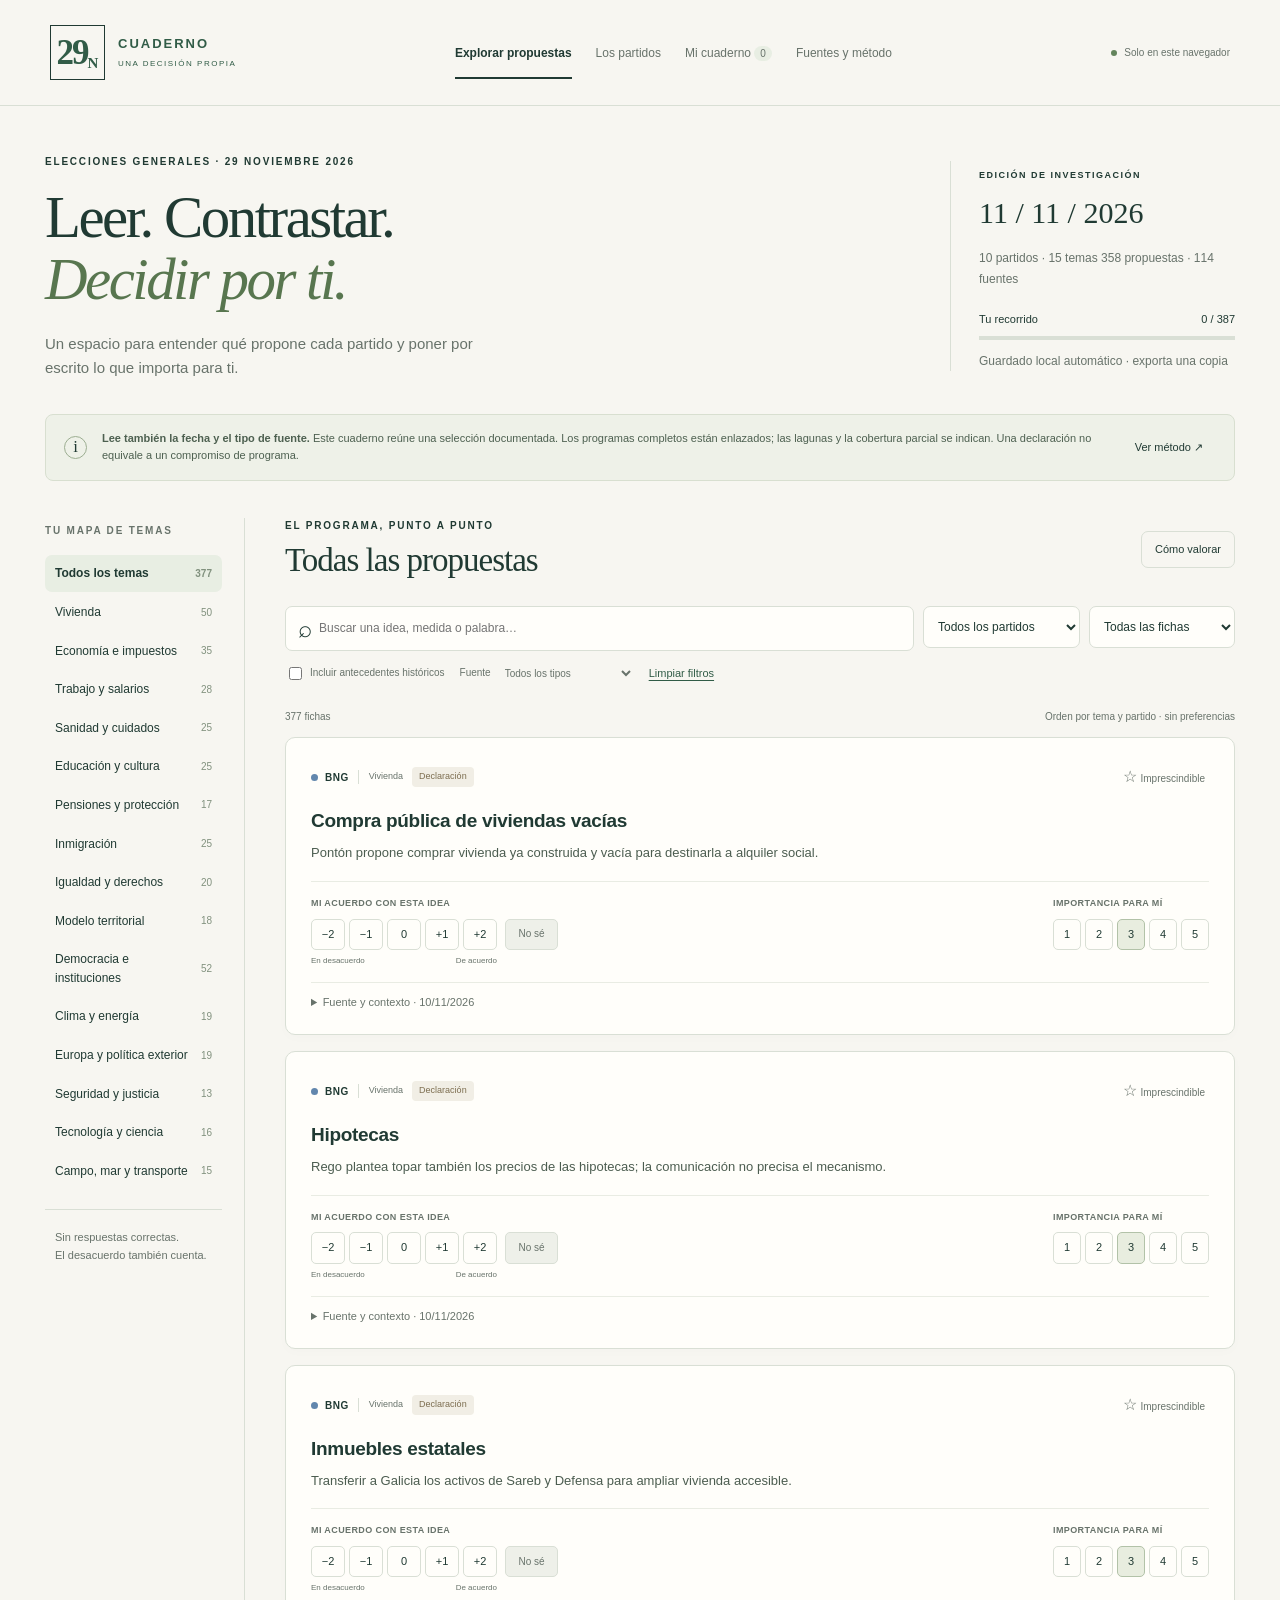
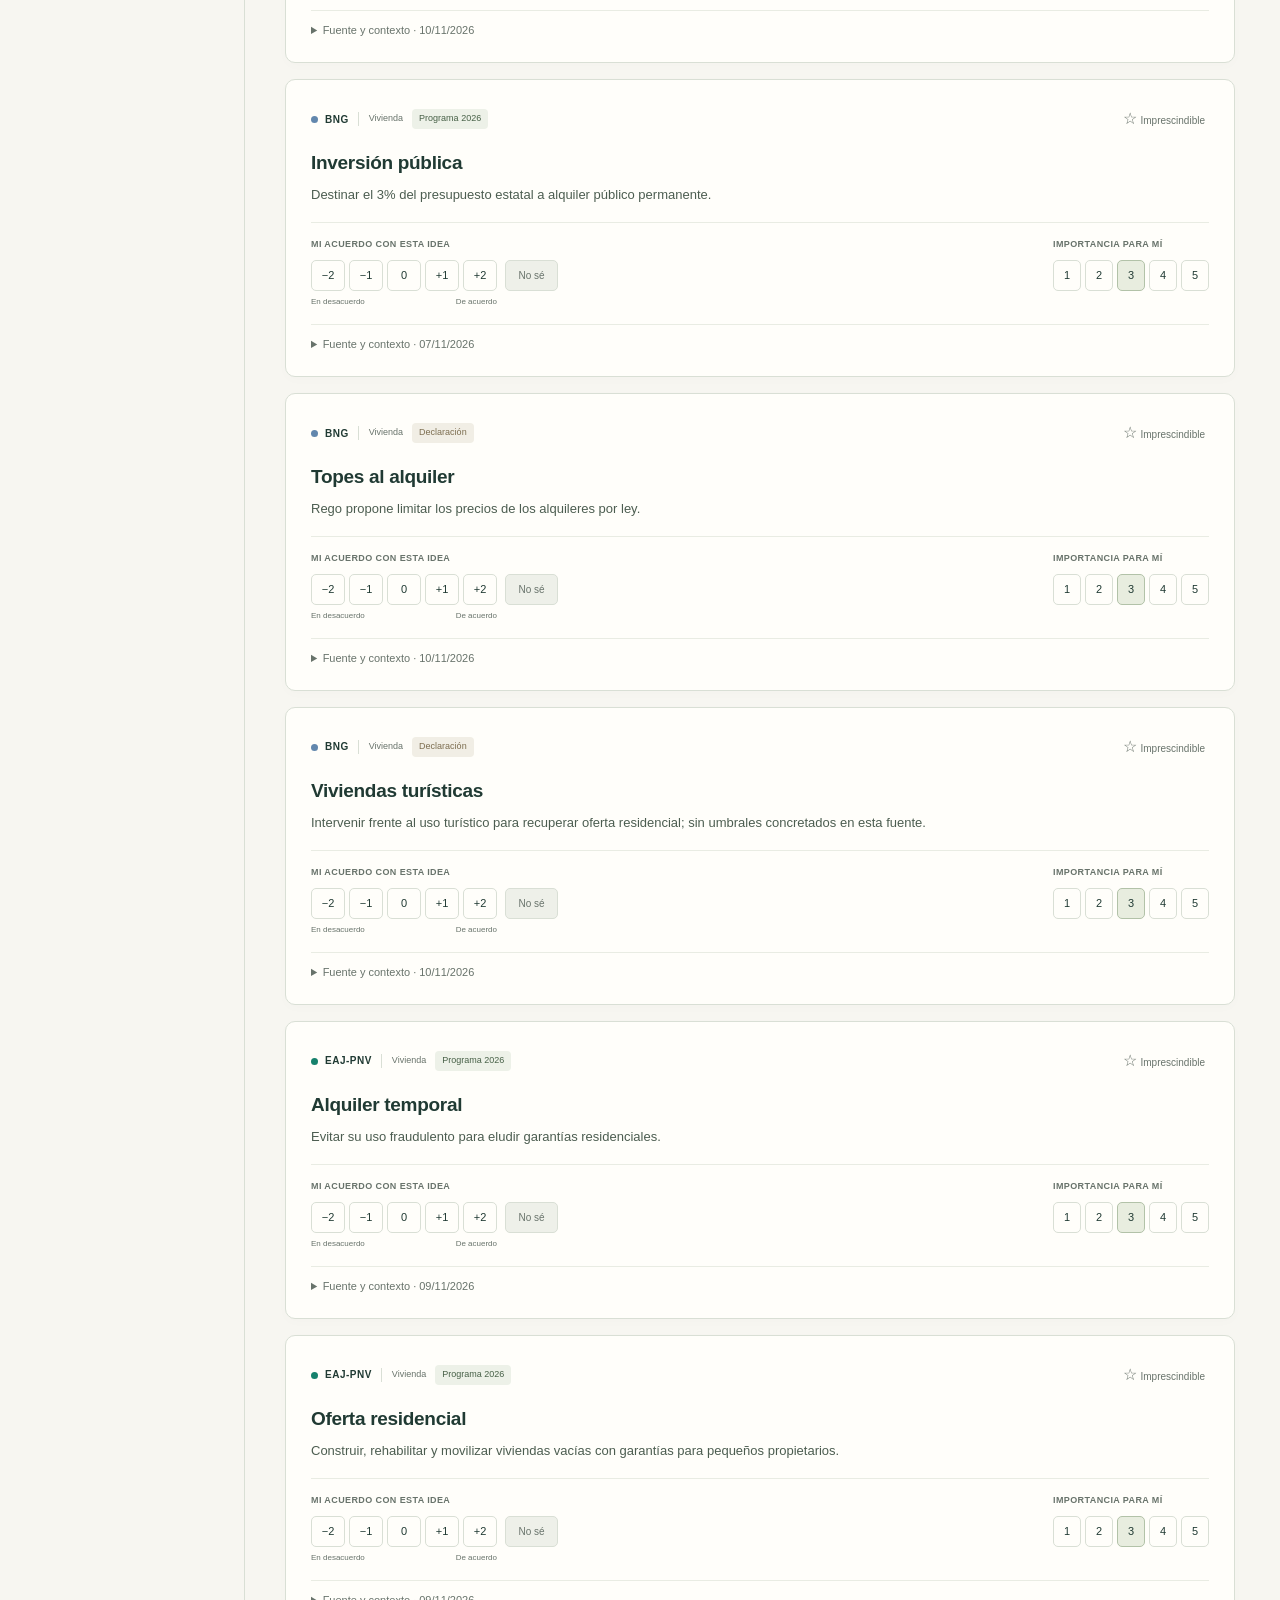
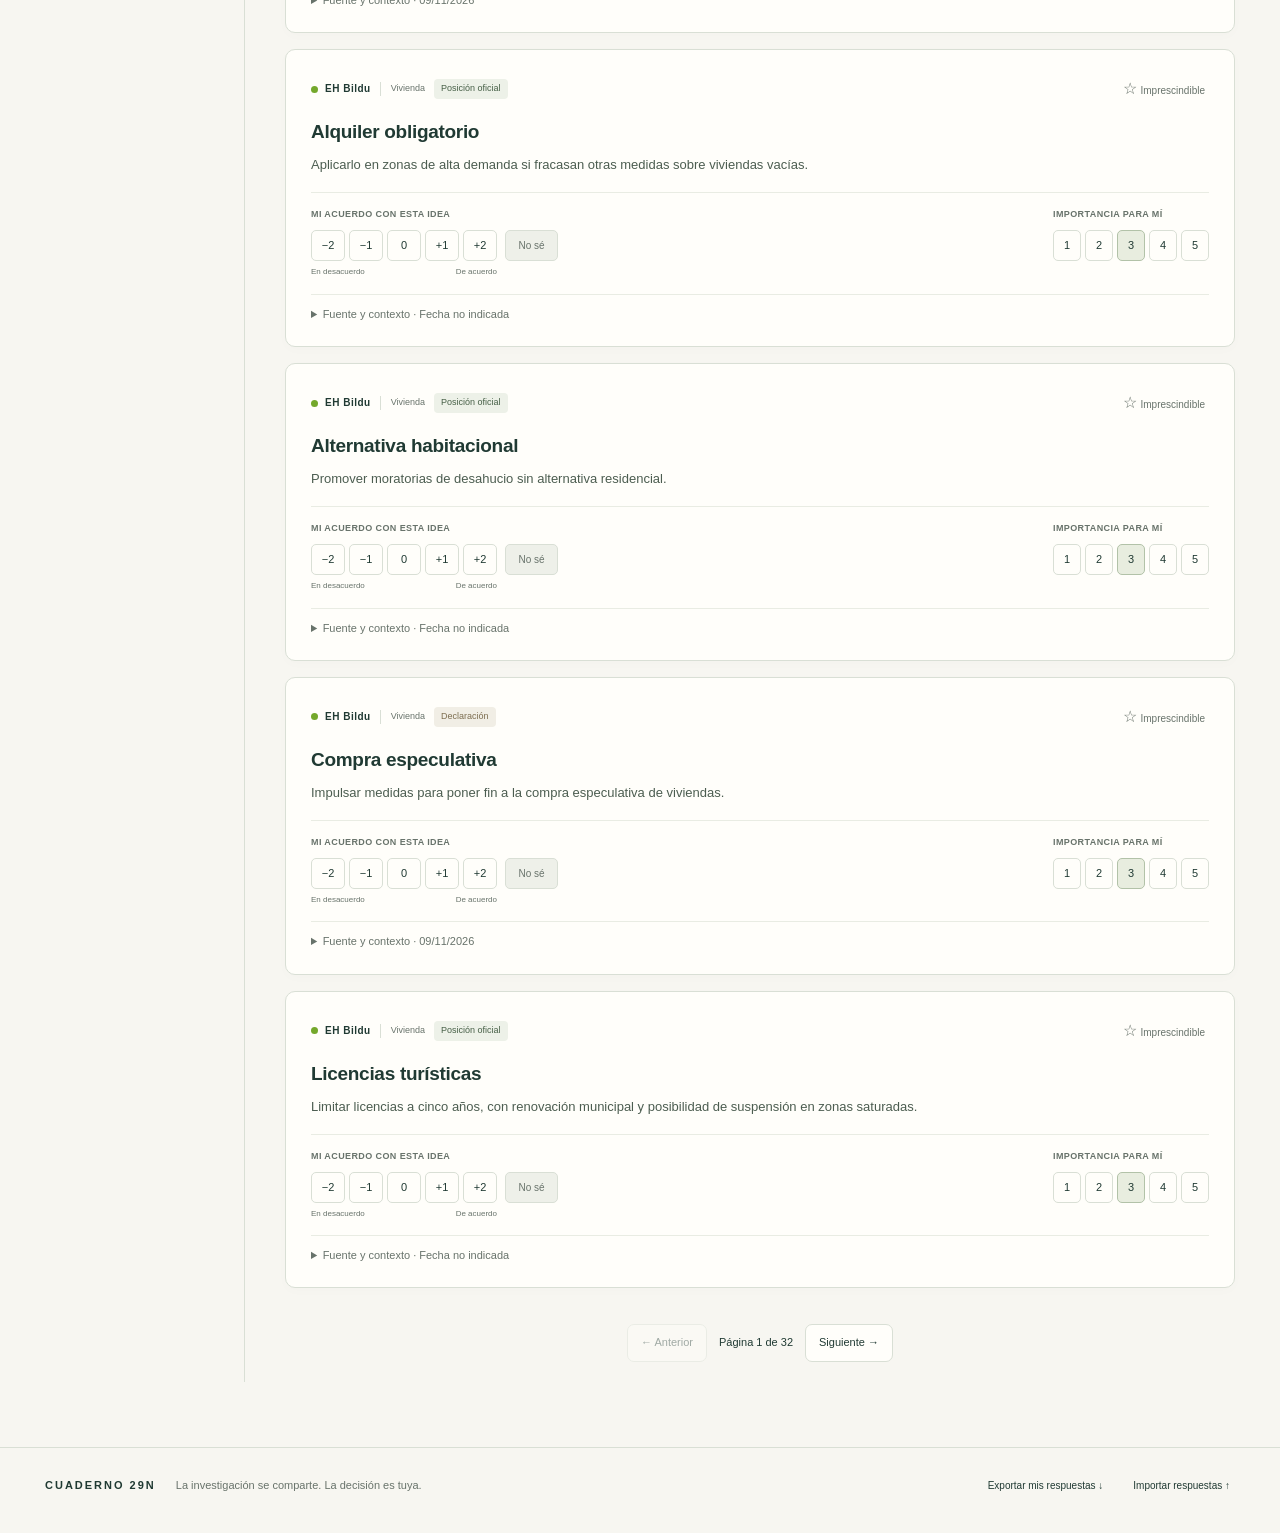
==== index.html @ b0acaef6 "Add source-backed Spanish election notebook" ====
<!doctype html>
<html lang="es">
<head>
<meta charset="utf-8">
<meta name="viewport" content="width=device-width,initial-scale=1">
<meta name="description" content="Cuaderno personal para leer, contrastar y valorar propuestas políticas. Fuentes, fechas y valoraciones locales.">
<title>Cuaderno 29N · Una decisión propia</title>
<style>:root{--paper:#f7f6f1;--card:#fffefa;--ink:#203a33;--muted:#68736b;--line:#d9dfd5;--green:#315c47;--pale:#e8eee3;--gold:#9a6e36;--red:#9c514b;--shadow:0 5px 24px #183d2810}*{box-sizing:border-box}body{margin:0;background:var(--paper);color:var(--ink);font-family:-apple-system,BlinkMacSystemFont,"Segoe UI",sans-serif;font-size:15px;line-height:1.55}button,input,select,textarea{font:inherit;color:inherit}button,a,input,select,textarea{touch-action:manipulation}button{cursor:pointer;border:1px solid var(--line);border-radius:7px;background:var(--card);padding:9px 13px;transition:background .12s}button:hover{background:var(--pale)}button:focus-visible,a:focus-visible,input:focus-visible,select:focus-visible,textarea:focus-visible,summary:focus-visible{outline:3px solid #b78d54;outline-offset:3px}button:disabled{opacity:.4;cursor:default}a{color:var(--green);text-underline-offset:3px}h1,h2,h3,p{margin-top:0}h1,h2{font-family:Georgia,"Times New Roman",serif;font-weight:400}h1{font-size:clamp(40px,4.6vw,65px);letter-spacing:-2.5px;line-height:1.06;margin:17px 0 21px}h1 em{font-weight:400;color:#58764f}h2{font-size:33px;letter-spacing:-1px;line-height:1.2;margin:8px 0 0}h3{font-size:19px;line-height:1.4;letter-spacing:-.3px}small,.muted{color:var(--muted)}small{font-size:12px}strong{font-weight:600}.eyebrow{font-size:10px;font-weight:700;letter-spacing:1.8px}.masthead{display:flex;gap:30px;align-items:center;justify-content:space-between;max-width:1480px;margin:auto;padding:25px 50px;border-bottom:1px solid var(--line)}.brand{display:flex;align-items:center;gap:13px;text-decoration:none;font-weight:750;letter-spacing:2px;font-size:13px;flex-shrink:0}.brand-mark{font-family:Georgia,serif;letter-spacing:-2px;font-size:35px;line-height:1;border:1px solid var(--ink);width:55px;height:55px;display:flex;align-items:center;justify-content:center}.brand-mark span{font-size:15px;align-self:flex-end;margin-bottom:8px;letter-spacing:0}.brand-sub{display:block;font-size:8px;letter-spacing:1.5px;font-weight:500;margin-top:4px}.masthead nav{display:flex;gap:24px}.masthead nav button{font-size:12px;border:0;border-radius:0;background:transparent;padding:18px 0 14px;border-bottom:2px solid transparent;color:var(--muted);white-space:nowrap}.masthead nav button.active{border-bottom-color:var(--ink);color:var(--ink);font-weight:650}#nav-count{background:var(--pale);padding:2px 6px;border-radius:10px;font-size:10px}.local-badge{font-size:10px;white-space:nowrap;color:var(--muted)}.local-badge i{display:inline-block;width:6px;height:6px;border-radius:100%;background:#63845c;margin-right:5px}main{max-width:1380px;margin:auto;padding:0 45px}.intro{padding:48px 0 35px;display:flex;justify-content:space-between;gap:70px;align-items:center}.intro>div:first-child{max-width:610px}.intro p{color:var(--muted);font-size:15px;max-width:470px;margin:0}.intro-side{max-width:285px;width:100%;border-left:1px solid var(--line);padding-left:28px}.edition{font-size:9px;letter-spacing:1.5px;font-weight:650}.intro-side>strong{display:block;font-family:Georgia,serif;font-size:30px;font-weight:400;margin:5px 0 12px}.intro-side p{font-size:12px;line-height:1.7}.progress-caption{display:flex;justify-content:space-between;font-size:11px;margin-top:22px}.progress-track{height:4px;background:var(--line);margin:8px 0 8px;overflow:hidden}.progress-track>div{height:100%;background:var(--green);transition:width .2s}.research-note{display:flex;align-items:center;gap:15px;border:1px solid #d8dfd0;border-radius:8px;padding:15px 18px;background:#eef1e8;margin-bottom:37px}.research-note p{margin:0;font-size:11px;color:#4d6050}.research-note button{flex-shrink:0;background:transparent;border:0;font-size:11px}.note-icon{font-family:Georgia,serif;font-size:17px;border:1px solid #9cae91;border-radius:50%;width:23px;height:23px;display:flex;align-items:center;justify-content:center;flex-shrink:0}.workspace{display:grid;grid-template-columns:200px minmax(0,1fr);gap:40px}.sidebar{border-right:1px solid var(--line);padding-right:22px}.sidebar>.eyebrow{margin:5px 0 17px;color:var(--muted)}.topic-button{display:flex;justify-content:space-between;gap:8px;align-items:center;width:100%;border:0;background:transparent;padding:9px 10px;font-size:12px;text-align:left;margin:2px 0}.topic-button span{font-size:10px;color:#81917e}.topic-button.active{background:var(--pale);font-weight:650}.sidebar-foot{font-size:11px;color:var(--muted);border-top:1px solid var(--line);margin-top:20px;padding:19px 10px}.section-heading{display:flex;justify-content:space-between;align-items:center;gap:15px;margin-bottom:25px}.quiet{background:transparent;font-size:11px}.filters{display:flex;gap:9px}.filters select,.filter-secondary select{background:var(--card);border:1px solid var(--line);border-radius:7px;padding:12px 28px 12px 10px;font-size:12px;max-width:200px}.search{flex:1;display:flex;align-items:center;gap:7px;background:var(--card);border:1px solid var(--line);border-radius:7px;padding:0 12px}.search span{font-size:24px}.search input{width:100%;padding:12px 0;border:0;background:transparent;font-size:12px;min-width:40px}.search input:focus{outline:0}.search:focus-within{outline:2px solid #b78d54}.filter-secondary{display:flex;gap:15px;align-items:center;flex-wrap:wrap;font-size:10px;margin-top:12px;color:var(--muted)}.filter-secondary label{display:flex;gap:5px;align-items:center}.filter-secondary select{padding:4px 5px;font-size:10px;background:transparent;border:0;max-width:190px}input[type=checkbox]{accent-color:var(--green)}.text-button{padding:0;border:0;background:transparent;color:var(--green);font-size:11px;text-decoration:underline;text-underline-offset:3px}.result-line{display:flex;justify-content:space-between;gap:10px;color:var(--muted);font-size:10px;margin:25px 0 13px}.policy-card{background:var(--card);border:1px solid var(--line);border-radius:10px;margin-bottom:16px;padding:23px 25px;box-shadow:0 3px 12px #183d2804}.card-top{display:flex;align-items:center;justify-content:space-between;gap:10px;margin-bottom:14px}.card-labels{display:flex;align-items:center;gap:9px;flex-wrap:wrap}.party-tag{font-size:10px;font-weight:750;letter-spacing:.5px;display:inline-flex;gap:7px;align-items:center}.party-tag:before{content:"";width:7px;height:7px;background:var(--party-color,#536f4d);border-radius:50%}.topic-tag{font-size:9px;color:var(--muted);border-left:1px solid var(--line);padding-left:10px}.source-tag{font-size:9px;display:inline-block;padding:3px 7px;border-radius:4px;background:#edf1e8;color:#476047}.source-tag.historical{color:#826030;background:#f5eddf}.source-tag.statement{background:#f1eee5;color:#7c6d4f}.source-tag.principle{background:#eeeaf2;color:#736482}.essential-button{font-size:10px;border:0;background:transparent;color:var(--muted);padding:4px;white-space:nowrap}.essential-button[aria-pressed=true]{color:#8a6025;background:#f8ecd7}.essential-button span{font-size:16px;margin-right:4px}.policy-card h3{margin:0 0 9px}.policy-summary{font-size:13px;color:#4c5d50;max-width:790px;margin:0 0 17px}.rating-row{display:flex;gap:30px;align-items:flex-start;border-top:1px solid #e9ece3;padding-top:15px}.rating-label{font-size:9px;font-weight:650;letter-spacing:.4px;margin-bottom:8px;color:var(--muted)}.rating-scale{display:flex;gap:4px;flex-wrap:wrap}.rating-scale button{font-size:11px;min-width:34px;padding:6px 8px;border-radius:5px}.rating-scale button[aria-pressed=true]{background:var(--green);color:white;border-color:var(--green)}.rating-scale button.negative[aria-pressed=true]{background:#90574e;border-color:#90574e}.rating-scale button.unknown{font-size:10px;min-width:53px;margin-left:4px}.rating-scale .unknown[aria-pressed=true]{background:#eef0e9;color:var(--muted);border-color:var(--line)}.scale-captions{display:flex;justify-content:space-between;font-size:8px;color:var(--muted);width:186px;margin-top:5px}.importance{margin-left:auto}.importance .rating-scale button{min-width:28px;padding:6px 7px}.importance .rating-scale button[aria-pressed=true]{background:#e8eddf;color:var(--ink);border-color:#b2c2a8}.card-details{font-size:11px;border-top:1px solid #e9ece3;margin-top:15px;padding-top:11px}.card-details>summary{cursor:pointer;color:var(--muted)}.details-body{padding-top:13px}.details-body p{margin-bottom:9px}.source-link{display:block;padding:6px 0;overflow-wrap:anywhere}.source-link small{font-size:10px;color:var(--muted);display:block;text-decoration:none}.qualification{border-left:2px solid #cfbc94;padding:6px 11px;color:#766249;font-size:11px;margin-top:10px}.note-field{display:block;font-size:10px;font-weight:600;margin-top:15px}.note-field textarea{display:block;width:100%;resize:vertical;min-height:65px;border:1px solid var(--line);border-radius:5px;background:#fcfcf7;padding:10px;margin-top:6px;font-size:12px;font-weight:400}.has-note{color:var(--gold);font-size:10px}.pagination{display:flex;gap:12px;align-items:center;justify-content:center;padding:20px;font-size:11px}.pagination button{font-size:11px}.empty{padding:45px 25px;text-align:center;border:1px dashed var(--line);border-radius:8px;color:var(--muted)}.empty h3{color:var(--ink)}.view-intro{max-width:780px;margin-bottom:28px}.view-intro p{font-size:13px;color:var(--muted);margin-top:15px}.party-grid{display:grid;grid-template-columns:repeat(2,minmax(0,1fr));gap:20px}.party-panel,.method-panel{background:var(--card);border:1px solid var(--line);border-radius:10px;padding:25px}.party-panel h3{font-size:22px;margin:12px 0 8px}.party-panel p,.party-panel li{font-size:12px}.party-panel ul{padding-left:20px}.party-panel .manifesto-status{font-size:11px;color:#75613e;border-top:1px solid var(--line);padding-top:13px}.party-actions{display:flex;gap:10px;margin-top:17px;flex-wrap:wrap}.party-actions button,.party-actions a{font-size:11px}.party-actions a{padding:9px 0}.party-panel details{font-size:11px;margin-top:17px}.party-panel summary{cursor:pointer}.gap-list{color:#7d6f56}.topic-coverage{display:flex;gap:5px;flex-wrap:wrap;margin-top:13px}.coverage-chip{font-size:9px;border:1px solid var(--line);border-radius:4px;padding:3px 5px;color:var(--muted)}.coverage-chip.gap{border-style:dashed;color:#958269}.method-grid{display:grid;grid-template-columns:1fr 1fr;gap:20px}.method-panel h3{font-family:Georgia,serif;font-size:23px;font-weight:400}.method-panel p,.method-panel li{font-size:12px}.method-panel ul,.method-panel ol{padding-left:18px}.source-register{margin-top:30px}.source-row{display:flex;justify-content:space-between;gap:15px;padding:15px 0;border-bottom:1px solid var(--line);font-size:12px}.source-row>div{max-width:80%}.source-row a{display:block}.source-row small{display:block;font-size:10px}.source-index{font-size:10px;color:var(--muted)}.balance-tools{display:flex;gap:10px;flex-wrap:wrap;margin-bottom:25px}.balance-tools button{font-size:12px}.balance-table-wrap{overflow:auto}.balance-table{width:100%;border-collapse:collapse;font-size:12px}.balance-table th{text-align:left;font-size:9px;color:var(--muted);font-weight:650;text-transform:uppercase;letter-spacing:.7px;white-space:nowrap}.balance-table th,.balance-table td{padding:15px 12px;border-bottom:1px solid var(--line)}.balance-table td:first-child{padding-left:0}.balance-table th:first-child{padding-left:0}.balance-meter{width:160px;height:5px;background:#e6e7df;position:relative;margin-top:6px}.balance-meter:after{content:"";position:absolute;left:50%;top:-2px;height:9px;border-left:1px solid #7e887a}.balance-meter>span{height:5px;display:block;position:absolute;background:#719065}.balance-meter>span.neg{background:#bd8b7d}.score{font-weight:650}.balance-note{font-size:11px;color:var(--muted);max-width:800px;margin:18px 0 30px}.priorities{display:grid;grid-template-columns:repeat(3,minmax(0,1fr));gap:10px;margin-top:20px}.priority-row{display:flex;justify-content:space-between;gap:10px;align-items:center;background:var(--card);border:1px solid var(--line);padding:9px 12px;border-radius:6px;font-size:11px}.priority-row select{border:1px solid var(--line);border-radius:4px;background:transparent;padding:3px}.balance-section{border-top:1px solid var(--line);padding-top:30px;margin-top:30px}.balance-section>p{font-size:12px;color:var(--muted)}.essential-grid{display:grid;grid-template-columns:1fr 1fr;gap:12px}.essential-item{background:var(--card);padding:16px;border:1px solid var(--line);border-radius:7px}.essential-item p{font-size:12px;margin:9px 0}.essential-item small{display:block}.essential-item button{font-size:10px;margin-top:10px}.backup-note{border:1px solid var(--line);border-radius:7px;background:#eef1e8;padding:14px;font-size:11px;margin-bottom:23px}.backup-note p{margin:0}footer{max-width:1380px;margin:65px auto 0;border-top:1px solid var(--line);padding:25px 45px 35px;display:flex;gap:20px;align-items:center}footer>span{font-size:11px;font-weight:700;letter-spacing:2px}footer p{font-size:11px;color:var(--muted);margin:0;flex:1}footer button{font-size:10px;border:0;background:transparent;padding:5px}.primary{background:var(--green);color:white;border-color:var(--green)}.primary:hover{background:#214b35}dialog{border:1px solid var(--line);background:var(--paper);border-radius:12px;padding:35px;max-width:540px;width:calc(100% - 32px);box-shadow:var(--shadow);color:var(--ink)}dialog::backdrop{background:#152b2780;backdrop-filter:blur(3px)}dialog h2{margin:15px 0 22px}dialog p{font-size:13px}.dialog-close{position:absolute;right:15px;top:10px;border:0;background:transparent;font-size:25px}.dialog-actions{display:flex;justify-content:flex-end;gap:10px}.toast{position:fixed;bottom:25px;left:50%;transform:translateX(-50%);max-width:calc(100% - 30px);padding:12px 20px;background:var(--ink);color:white;border-radius:8px;font-size:12px;z-index:20;box-shadow:var(--shadow)}[hidden]{display:none!important}.sr-only{position:absolute;width:1px;height:1px;padding:0;margin:-1px;overflow:hidden;clip:rect(0,0,0,0);white-space:nowrap;border:0}.skip{position:fixed;top:-100px;left:20px;background:white;z-index:50;padding:10px}.skip:focus{top:10px}
@media(min-width:1450px){main{padding:0 65px}.masthead{padding-left:100px;padding-right:100px}}
@media(max-width:1100px){.masthead{padding:20px 30px;gap:20px}.local-badge{display:none}.masthead nav{gap:20px}main{padding:0 30px}.workspace{grid-template-columns:170px minmax(0,1fr);gap:25px}.sidebar{padding-right:15px}.filters{flex-wrap:wrap}.search{flex-basis:100%}.filters>label:not(.search){flex:1}.filters select{max-width:none;width:100%}.rating-row{gap:15px}.party-grid{gap:15px}.priorities{grid-template-columns:repeat(2,minmax(0,1fr))}}
@media(max-width:720px){.masthead{padding:18px 20px 0;flex-wrap:wrap;gap:10px}.brand-mark{width:42px;height:42px;font-size:28px}.brand-mark span{font-size:12px;margin-bottom:6px}.brand{font-size:11px}.brand-sub{font-size:7px}.masthead nav{width:100%;overflow-x:auto;gap:22px}.masthead nav button{font-size:10px;padding:12px 0}.masthead nav button:nth-child(1){flex-shrink:0}main{padding:0 20px}.intro{padding:30px 0 25px;gap:25px;align-items:flex-start}.intro h1{font-size:42px;letter-spacing:-1.5px}.intro .eyebrow{font-size:8px;letter-spacing:1px}.intro p{font-size:12px}.intro-side{max-width:145px;padding-left:16px;margin-top:10px}.intro-side>strong{font-size:20px}.intro-side .edition{font-size:7px;letter-spacing:1px}.intro-side p{font-size:10px}.intro-side small{font-size:9px}.progress-caption{font-size:9px}.research-note{padding:12px;gap:10px;margin-bottom:25px}.research-note p{font-size:10px}.research-note button{display:none}.workspace{display:block}.sidebar{border:0;padding:0;margin-bottom:20px}.sidebar>.eyebrow,.sidebar-foot{display:none}#topic-list{display:flex;gap:5px;overflow-x:auto;padding-bottom:6px}.topic-button{white-space:nowrap;width:auto;border:1px solid var(--line);font-size:11px;padding:7px 12px;gap:8px}.section-heading{margin-bottom:18px}h2{font-size:28px}.section-heading .eyebrow{font-size:8px}.quiet{font-size:10px;padding:7px 8px}.result-line{font-size:9px;align-items:flex-end}.result-line>span:last-child{max-width:145px;text-align:right}.policy-card{padding:18px}.card-top{align-items:flex-start;gap:5px}.card-labels{gap:7px}.essential-button{font-size:0;line-height:1}.essential-button span{font-size:21px;margin:0}.policy-card h3{font-size:17px}.policy-summary{font-size:12px}.rating-row{gap:15px;flex-wrap:wrap}.importance{margin-left:0}.rating-scale button{min-width:32px;padding:6px}.rating-scale .unknown{margin-left:1px}.importance .rating-scale button{min-width:26px;padding:6px}.party-grid,.method-grid,.essential-grid{grid-template-columns:1fr}.party-panel,.method-panel{padding:21px}.priorities{grid-template-columns:1fr 1fr;gap:7px}.priority-row{font-size:10px;padding:8px}.source-row{font-size:11px}.source-row>div{max-width:90%}.source-index{display:none}footer{padding:22px 20px;margin-top:40px;gap:12px;flex-wrap:wrap}footer p{flex-basis:60%;font-size:10px}footer button{font-size:10px}.filter-secondary{gap:8px;font-size:9px}.filter-secondary select{max-width:145px;font-size:9px}.filter-secondary .text-button{font-size:9px}}
@media(max-width:420px){.intro{gap:10px}.intro-side{max-width:115px;padding-left:12px}.intro h1{font-size:36px}.intro-side>strong{font-size:16px}.intro p{font-size:11px}.intro-side p{font-size:9px}.intro-side .edition{font-size:6px}.rating-row{gap:12px}.importance{width:100%}.importance .rating-scale{display:inline-flex}.importance .rating-label{margin-bottom:6px}.priorities{grid-template-columns:1fr}}
@media print{body{background:white}.masthead nav,.intro,.research-note,.sidebar,.filters,.filter-secondary,footer,.pagination,.rating-row,button,.toast{display:none!important}.workspace{display:block}.policy-card{break-inside:avoid;box-shadow:none;border-color:#aaa}.view[hidden]{display:none!important}main{padding:0}.brand{margin-bottom:10px}.source-link{color:black}.card-details>summary{display:none}details{display:block}h1{font-size:30px}.party-grid,.method-grid{display:block}.party-panel,.method-panel{margin-bottom:20px}}
</style>
</head>
<body>
<a class="skip" href="#content">Saltar al contenido</a>
<header class="masthead">
 <a class="brand" href="#explorar" aria-label="Cuaderno 29N, inicio"><span class="brand-mark">29<span>N</span></span><span>CUADERNO<span class="brand-sub">UNA DECISIÓN PROPIA</span></span></a>
 <nav aria-label="Navegación principal"><button data-view="explorar" class="active">Explorar propuestas</button><button data-view="partidos">Los partidos</button><button data-view="balance">Mi cuaderno <span id="nav-count">0</span></button><button data-view="fuentes">Fuentes y método</button></nav>
 <span class="local-badge"><i></i> Solo en este navegador</span>
</header>
<main id="content" tabindex="-1">
 <section class="intro"><div><div class="eyebrow">ELECCIONES GENERALES · 29 NOVIEMBRE 2026</div><h1>Leer. Contrastar.<br><em>Decidir por ti.</em></h1><p>Un espacio para entender qué propone cada partido y poner por escrito lo que importa para ti.</p></div><div class="intro-side"><span class="edition">EDICIÓN DE INVESTIGACIÓN</span><strong>11 / 11 / 2026</strong><p id="dataset-stats"></p><div class="progress-caption"><span>Tu recorrido</span><span id="progress-text"></span></div><div class="progress-track"><div id="progress-bar"></div></div><small id="save-status" role="status">Las valoraciones se guardan aquí.</small></div></section>
 <div class="research-note"><span class="note-icon">i</span><p><strong>Lee también la fecha y el tipo de fuente.</strong> Este cuaderno reúne una selección documentada. Los programas completos están enlazados; las lagunas y la cobertura parcial se indican. Una declaración no equivale a un compromiso de programa.</p><button data-view="fuentes">Ver método <span aria-hidden="true">↗</span></button></div>
 <section id="view-explorar" class="view">
  <div class="workspace"><aside class="sidebar"><div class="eyebrow">TU MAPA DE TEMAS</div><div id="topic-list"></div><div class="sidebar-foot">Sin respuestas correctas.<br>El desacuerdo también cuenta.</div></aside><div class="reading">
   <div class="section-heading"><div><div class="eyebrow" id="section-kicker">EL PROGRAMA, PUNTO A PUNTO</div><h2 id="topic-heading">Todas las propuestas</h2></div><button class="quiet" id="help-button">Cómo valorar</button></div>
   <div class="filters"><label class="search"><span aria-hidden="true">⌕</span><input id="search" type="search" placeholder="Buscar una idea, medida o palabra…" aria-label="Buscar propuestas"></label><label><span class="sr-only">Partido</span><select id="party-filter"></select></label><label><span class="sr-only">Estado de valoración</span><select id="rating-filter"><option value="all">Todas las fichas</option><option value="unrated">Sin valorar</option><option value="rated">Valoradas</option><option value="essential">Imprescindibles</option><option value="notes">Con notas</option></select></label></div>
   <div class="filter-secondary"><label><input type="checkbox" id="history-filter"> Incluir antecedentes históricos</label><label><span>Fuente</span> <select id="kind-filter"><option value="all">Todos los tipos</option><option value="manifesto_2026">Programa 2026</option><option value="official_position">Posición oficial</option><option value="statement">Declaración</option><option value="record">Actuación documentada</option><option value="principle">Principios</option><option value="historical">Antecedente histórico</option></select></label><button id="clear-filters" class="text-button">Limpiar filtros</button></div>
   <div class="result-line"><span id="result-count" role="status"></span><span>Orden por tema y partido · sin preferencias</span></div><div id="policy-list"></div><div id="pagination" class="pagination"></div>
  </div></div>
 </section>
 <section id="view-partidos" class="view" hidden></section>
 <section id="view-balance" class="view" hidden></section>
 <section id="view-fuentes" class="view" hidden></section>
</main>
<footer><span>CUADERNO 29N</span><p>La investigación se comparte. La decisión es tuya.</p><button id="export-button">Exportar mis respuestas ↓</button><button id="import-button">Importar respuestas ↑</button><input type="file" id="import-file" accept="application/json,.json" hidden></footer>
<dialog id="help-dialog"><form method="dialog"><button class="dialog-close" aria-label="Cerrar">×</button><div class="eyebrow">CÓMO USAR TU CUADERNO</div><h2>Dos preguntas distintas.</h2><p><strong>¿Estás de acuerdo?</strong> Valora la propuesta de −2 (muy en desacuerdo) a +2 (muy de acuerdo). El 0 expresa neutralidad o una valoración mixta. «No sé» deja la ficha sin puntuar.</p><p><strong>¿Cuánto te importa?</strong> Elige de 1 a 5. Marca «Imprescindible» si quieres tenerla siempre presente, tanto a favor como en contra. Esa marca no cambia el cálculo.</p><p>Las notas te ayudan a recordar condiciones, dudas y motivos. Abre «Fuente y contexto» para consultar el original.</p><p class="muted">Tus respuestas se guardan en este navegador. Exporta una copia antes de cambiar de equipo, navegador o ubicación del archivo. El HTML compartido no contiene tus respuestas.</p><button class="primary">Empezar a leer</button></form></dialog>
<dialog id="import-dialog"><div class="eyebrow">RECUPERAR TU CUADERNO</div><h2>Revisar la importación</h2><p id="import-description"></p><p>Se combinarán las respuestas. Cuando una ficha ya tenga una valoración, prevalecerá la del archivo importado. Las demás se conservarán.</p><div class="dialog-actions"><button id="cancel-import">Cancelar</button><button id="confirm-import" class="primary">Importar y combinar</button></div></dialog>
<div id="toast" class="toast" role="status" aria-live="polite" hidden></div>
<script id="research-data" type="application/json">{"version":"2026-11-11.1","updated":"2026-11-11","topics":[{"id":"vivienda","name":"Vivienda"},{"id":"economia","name":"Economía e impuestos"},{"id":"empleo","name":"Trabajo y salarios"},{"id":"sanidad","name":"Sanidad y cuidados"},{"id":"educacion","name":"Educación y cultura"},{"id":"pensiones","name":"Pensiones y protección"},{"id":"inmigracion","name":"Inmigración"},{"id":"igualdad","name":"Igualdad y derechos"},{"id":"territorio","name":"Modelo territorial"},{"id":"instituciones","name":"Democracia e instituciones"},{"id":"clima","name":"Clima y energía"},{"id":"exterior","name":"Europa y política exterior"},{"id":"seguridad","name":"Seguridad y justicia"},{"id":"tecnologia","name":"Tecnología y ciencia"},{"id":"rural","name":"Campo, mar y transporte"}],"parties":[{"id":"pp","name":"Partido Popular","short":"PP","color":"#1675C1","description":"Su autodefinición combina liberalismo, democracia cristiana y conservadurismo, con economía social de mercado y unidad española.","ideals":[{"text":"Economía de mercado con iniciativa privada y cohesión social.","sourceIds":["pp-principles"]},{"text":"España soberana, unida y plural; Unión Europea fuerte.","sourceIds":["pp-principles"]},{"text":"Democracia liberal, separación de poderes e igualdad ante la ley.","sourceIds":["pp-principles"]}],"manifesto":{"status":"published_partial_review","title":"La Reconstrucción Nacional","url":"https://www.pp.es/wp-content/uploads/2026/11/LA-RECONSTRUCCION-NACIONAL.pdf","date":"2026-11-10","coverageNote":"Programa completo localizado, pero no extraído íntegramente. Esta selección contrasta resúmenes oficiales de presentación, planes sectoriales y declaraciones. No representa todas sus 249 medidas."},"positions":[{"id":"pp-iva-vivienda","topic":"vivienda","title":"IVA de primera vivienda","summary":"Bajarlo al 4% para menores de 40 años; permitir pagos fraccionados.","kind":"manifesto_2026","sourceIds":["pp-launch"],"locator":"Objetivo 4","date":"2026-11-10","qualification":""},{"id":"pp-irpf-joven","topic":"economia","title":"IRPF juvenil gradual","summary":"Entre 18–35 años: exención el primer año; pagar 25%, 50% y 75% del IRPF correspondiente en los tres siguientes.","kind":"manifesto_2026","sourceIds":["pp-launch"],"locator":"Objetivo 4","date":"2026-11-10","qualification":"No son tipos marginales del IRPF. Los requisitos detallados deben cotejarse con el programa completo."},{"id":"pp-medicos","topic":"sanidad","title":"Refuerzo de atención primaria","summary":"Añadir al menos 4.500 médicos.","kind":"manifesto_2026","sourceIds":["pp-launch"],"locator":"Objetivo 4","date":"2026-11-10","qualification":""},{"id":"pp-constitucional","topic":"instituciones","title":"Acceso al Tribunal Constitucional","summary":"Excluir candidatos con cargos políticos en los cinco años anteriores.","kind":"manifesto_2026","sourceIds":["pp-launch"],"locator":"Objetivo 2","date":"2026-11-10","qualification":""},{"id":"pp-fiscal","topic":"instituciones","title":"Mandato del fiscal general","summary":"Mandato único de cinco años; informe vinculante del CGPJ y cese al ser procesado.","kind":"manifesto_2026","sourceIds":["pp-launch"],"locator":"Objetivo 2","date":"2026-11-10","qualification":""},{"id":"pp-presupuestos","topic":"instituciones","title":"Elecciones por bloqueo presupuestario","summary":"Disolver las Cortes tras una segunda prórroga presupuestaria consecutiva.","kind":"manifesto_2026","sourceIds":["pp-launch"],"locator":"Objetivo 2","date":"2026-11-10","qualification":""},{"id":"pp-licencias","topic":"vivienda","title":"Licencias de construcción","summary":"Resolverlas en tres meses; silencio administrativo positivo.","kind":"manifesto_2026","sourceIds":["pp-launch"],"locator":"Objetivo 4","date":"2026-11-10","qualification":""},{"id":"pp-familia","topic":"economia","title":"Deducción familiar reembolsable","summary":"Unificarla, pagarla mensualmente y actualizar mínimos familiares con inflación.","kind":"manifesto_2026","sourceIds":["pp-launch"],"locator":"Objetivo 4","date":"2026-11-10","qualification":""},{"id":"pp-pau","topic":"educacion","title":"PAU común","summary":"Acordar una prueba común con comunidades y universidades.","kind":"manifesto_2026","sourceIds":["pp-launch"],"locator":"Objetivo 3","date":"2026-11-10","qualification":""},{"id":"pp-presencia","topic":"territorio","title":"Presencia estatal territorial","summary":"Revisar oficinas y plantillas; especial atención a País Vasco, Navarra y Cataluña.","kind":"manifesto_2026","sourceIds":["pp-launch"],"locator":"Objetivo 1","date":"2026-11-10","qualification":""},{"id":"pp-activacion","topic":"empleo","title":"Renta de activación","summary":"Unificar IMV y subsidios en una prestación orientada al empleo, compatible con trabajar desde el primer día.","kind":"statement","sourceIds":["pp-speech"],"locator":"Presentación: renta de activación","date":"2026-11-10","qualification":""},{"id":"pp-absentismo","topic":"empleo","title":"Absentismo fraudulento","summary":"Impulsar un plan para combatirlo.","kind":"statement","sourceIds":["pp-speech"],"locator":"Presentación: empleo","date":"2026-11-10","qualification":""},{"id":"pp-tarjeta","topic":"sanidad","title":"Tarjeta sanitaria interoperable","summary":"Reconocerla en cualquier parte de España.","kind":"statement","sourceIds":["pp-speech"],"locator":"Presentación: ciudadanía común","date":"2026-11-10","qualification":""},{"id":"pp-mercado","topic":"economia","title":"Unidad de mercado","summary":"Permitir crecer a una empresa por España sin solicitar nuevos permisos territoriales.","kind":"statement","sourceIds":["pp-speech"],"locator":"Presentación: ciudadanía común","date":"2026-11-10","qualification":""},{"id":"pp-prestaciones","topic":"inmigracion","title":"Acceso prioritario a prestaciones","summary":"Dar prioridad a quienes contribuyen a sostener el país.","kind":"statement","sourceIds":["pp-speech"],"locator":"Presentación: ciudadanía común","date":"2026-11-10","qualification":"Compromiso de la presentación; desarrollo y criterios concretos pendientes de cotejo con el texto completo."},{"id":"pp-nacionalidad","topic":"inmigracion","title":"Requisitos de nacionalidad","summary":"Exigir vínculo con la lengua y los valores nacionales.","kind":"statement","sourceIds":["pp-speech"],"locator":"Presentación: nacionalidad","date":"2026-11-10","qualification":""},{"id":"pp-irpf-inflacion","topic":"economia","title":"Deflactar el IRPF","summary":"Actualizar la tarifa estatal según inflación.","kind":"official_position","sourceIds":["pp-economy"],"locator":"Punto 1","date":"2026-09-27","qualification":""},{"id":"pp-iva-alimentos","topic":"economia","title":"IVA alimentario cero","summary":"Aplicarlo a alimentos básicos, incluyendo carne, pescado y conservas.","kind":"official_position","sourceIds":["pp-economy"],"locator":"Punto 1","date":"2026-09-27","qualification":""},{"id":"pp-nuclear","topic":"clima","title":"Continuidad nuclear","summary":"Derogar el calendario de cierre y garantizar rentabilidad.","kind":"official_position","sourceIds":["pp-economy"],"locator":"Punto 3","date":"2026-09-27","qualification":""},{"id":"pp-autonomos-iva","topic":"empleo","title":"Franquicia de IVA","summary":"Eximir a autónomos con facturación inferior a 85.000 euros.","kind":"official_position","sourceIds":["pp-economy"],"locator":"Punto 5","date":"2026-09-27","qualification":""},{"id":"pp-autonomos-cuota","topic":"empleo","title":"Cuota inicial de autónomos","summary":"Implantar tarifa cero para nuevos autónomos.","kind":"official_position","sourceIds":["pp-economy"],"locator":"Punto 5","date":"2026-09-27","qualification":""},{"id":"pp-autonomos-padres","topic":"empleo","title":"Cotización tras maternidad y paternidad","summary":"Eximir cuotas durante dos años.","kind":"official_position","sourceIds":["pp-economy"],"locator":"Punto 5","date":"2026-09-27","qualification":""},{"id":"pp-innovacion","topic":"tecnologia","title":"Incentivos a innovación","summary":"Ampliar beneficios fiscales y formación en IA, robótica y biotecnología.","kind":"official_position","sourceIds":["pp-economy"],"locator":"Punto 4","date":"2026-09-27","qualification":""},{"id":"pp-campo","topic":"rural","title":"Sector agroalimentario estratégico","summary":"Menos burocracia, relevo generacional y competencia equivalente frente a terceros países.","kind":"official_position","sourceIds":["pp-economy"],"locator":"Punto 7","date":"2026-09-27","qualification":""},{"id":"pp-agua","topic":"rural","title":"Plan nacional del agua","summary":"Renovar presas y prevenir inundaciones; inversión potencial de 100.000 millones hasta 2035.","kind":"official_position","sourceIds":["pp-economy"],"locator":"Punto 10","date":"2026-09-27","qualification":""},{"id":"pp-alquiler-zonas","topic":"vivienda","title":"Zonas tensionadas","summary":"Eliminar este mecanismo regulatorio del alquiler.","kind":"official_position","sourceIds":["pp-economy"],"locator":"Punto 2","date":"2026-09-27","qualification":""},{"id":"pp-pensiones-ipc","topic":"pensiones","title":"Pensiones públicas vinculadas al IPC","summary":"Garantizar su viabilidad futura y revalorizarlas conforme al IPC.","kind":"statement","sourceIds":["pp-pensions"],"locator":"Compromiso de Feijóo en entrevista","date":"2026-10-13","qualification":""},{"id":"pp-especial","topic":"educacion","title":"Mantener educación especial","summary":"Derogar la disposición adicional cuarta de la LOMLOE y preservar la escolarización en centros específicos.","kind":"official_position","sourceIds":["pp-special-education"],"locator":"Moción: protección de centros de educación especial","date":"2026-04-08","qualification":""},{"id":"pp-eleccion-especial","topic":"educacion","title":"Elección familiar de centro","summary":"Permitir a las familias elegir entre modelos de escolarización adecuados a las necesidades de sus hijos.","kind":"official_position","sourceIds":["pp-special-education"],"locator":"Moción: elección familiar","date":"2026-04-08","qualification":""},{"id":"pp-discapacidad-escolar","topic":"educacion","title":"Escolarización hasta los 21 años","summary":"Ampliar al menos hasta esa edad la escolarización en centros de educación especial.","kind":"official_position","sourceIds":["pp-disability"],"locator":"Enmiendas: educación especial","date":"2026-09-02","qualification":""},{"id":"pp-visados","topic":"inmigracion","title":"Visado por puntos","summary":"Valorar formación, experiencia, idioma e integración; vías por contrato en origen o búsqueda temporal de empleo.","kind":"official_position","sourceIds":["pp-immigration"],"locator":"Propuestas, apartado 2, p. 6","date":"2025-10","qualification":""},{"id":"pp-regularizacion","topic":"inmigracion","title":"Regularización individualizada","summary":"Sustituir regularizaciones generales por un régimen transitorio por puntos que valore trabajo, cotización e integración.","kind":"official_position","sourceIds":["pp-immigration"],"locator":"Propuestas, apartado 2, p. 6","date":"2025-10","qualification":""},{"id":"pp-circular","topic":"inmigracion","title":"Migración temporal y circular","summary":"Contratar para campañas estacionales con controles y retorno al finalizar.","kind":"official_position","sourceIds":["pp-immigration"],"locator":"Propuestas, apartado 2, p. 6","date":"2025-10","qualification":""},{"id":"pp-cupos","topic":"inmigracion","title":"Cuotas por países y sectores","summary":"Vincular los cupos a necesidades laborales y cooperación de origen en retornos y documentación.","kind":"official_position","sourceIds":["pp-immigration"],"locator":"Propuestas, apartado 2, p. 6","date":"2025-10","qualification":""},{"id":"pp-lenguas","topic":"educacion","title":"Castellano y lenguas cooficiales","summary":"Garantizar castellano en toda España y lenguas cooficiales en sus territorios.","kind":"statement","sourceIds":["pp-contract"],"locator":"Educación","date":"2026-10-19","qualification":""},{"id":"pp-alianzas","topic":"exterior","title":"Alianzas europeas y atlánticas","summary":"Reforzar alianzas con Europa y socios históricos, con España como vínculo con Hispanoamérica.","kind":"statement","sourceIds":["pp-contract"],"locator":"Política exterior","date":"2026-10-19","qualification":""},{"id":"pp-auditoria","topic":"instituciones","title":"Auditar gasto estatal","summary":"Revisar gasto y contratos en los primeros cien días.","kind":"official_position","sourceIds":["pp-democracy"],"locator":"Repararemos el Estado","date":"2026-11-11","qualification":""},{"id":"pp-aforamientos","topic":"instituciones","title":"Reducir aforamientos","summary":"Restringirlos y endurecer penas por malversación.","kind":"official_position","sourceIds":["pp-democracy"],"locator":"Regeneraremos la democracia","date":"2026-11-11","qualification":""},{"id":"pp-indultos","topic":"instituciones","title":"Indultos por corrupción","summary":"Impedir indultar a condenados por corrupción.","kind":"official_position","sourceIds":["pp-democracy"],"locator":"Regeneraremos la democracia","date":"2026-11-11","qualification":""},{"id":"pp-riesgo-policias","topic":"seguridad","title":"Policía como profesión de riesgo","summary":"Reconocer esa condición a Policía y Guardia Civil.","kind":"official_position","sourceIds":["pp-democracy"],"locator":"Repararemos el Estado","date":"2026-11-11","qualification":""},{"id":"pp-desalojo","topic":"seguridad","title":"Desalojos por ocupación","summary":"Prometer desalojo en 48 horas y medidas contra la multirreincidencia.","kind":"statement","sourceIds":["pp-tellado"],"locator":"Compromisos de seguridad","date":"2026-11-11","qualification":"La nota no desarrolla el procedimiento ni sus garantías."},{"id":"pp-construccion","topic":"vivienda","title":"Un millón de viviendas","summary":"Promover su construcción en la próxima legislatura con colaboración entre administraciones.","kind":"statement","sourceIds":["pp-tellado"],"locator":"Pacto de Estado en vivienda","date":"2026-11-11","qualification":""},{"id":"pp-infraestructuras","topic":"economia","title":"Inversión en infraestructuras","summary":"Movilizar unos 300.000 millones de euros en quince años.","kind":"statement","sourceIds":["pp-tellado"],"locator":"Plan de infraestructuras","date":"2026-11-11","qualification":"Horizonte superior a una legislatura; inversión estimada, no gasto ya aprobado."},{"id":"pp-memoria","topic":"instituciones","title":"Memoria democrática","summary":"Derogar la Ley de Memoria Democrática.","kind":"statement","sourceIds":["pp-memory"],"locator":"Entrevista Cadena SER","date":"2026-10-23","qualification":""},{"id":"pp-terrorismo-listas","topic":"seguridad","title":"Candidaturas y terrorismo","summary":"Impedir que las listas incluyan personas condenadas por terrorismo.","kind":"statement","sourceIds":["pp-memory"],"locator":"Entrevista Cadena SER","date":"2026-10-23","qualification":""},{"id":"pp-autodeterminacion","topic":"igualdad","title":"Autodeterminación de género","summary":"Cuestionar la autodeterminación recogida en la legislación.","kind":"official_position","sourceIds":["pp-principles"],"locator":"Ponencia política, p. 32 del PDF","date":"2025-07","qualification":"Documento de 2025; no se presenta como redacción del programa 29N."},{"id":"pp-deporte","topic":"igualdad","title":"Categorías deportivas femeninas","summary":"Organizarlas conforme al sexo biológico.","kind":"official_position","sourceIds":["pp-principles"],"locator":"Ponencia política, p. 32 del PDF","date":"2025-07","qualification":""},{"id":"pp-lgtbi-compromiso","topic":"igualdad","title":"Compromiso sobre derechos LGTBI","summary":"De los Santos afirma que no retrocederán y que continuará la lucha contra la violencia machista.","kind":"statement","sourceIds":["pp-rights"],"locator":"Declaración de Jaime de los Santos, 11 de noviembre","date":"2026-11-11","qualification":"Declaración general de Jaime de los Santos; debe leerse junto a las propuestas concretas sobre autodeterminación y deporte."}],"gaps":["Pendiente la lectura y extracción íntegra del PDF del 29N; las fichas no son el programa completo.","Pendiente cotejar financiación, cronograma y condiciones detalladas de las medidas de vivienda y fiscalidad juvenil con el PDF.","No se asigna una postura actual específica sobre aborto, eutanasia o Gaza sin completar su verificación documental."]},{"id":"vox","name":"VOX","short":"VOX","color":"#589A32","description":"Su presentación oficial prioriza la unidad de España, la familia, la defensa de la vida y la reducción del Estado.","ideals":[{"text":"Unidad nacional e igualdad de los españoles.","sourceIds":["vox-principles"]},{"text":"Defensa de la familia y de la vida.","sourceIds":["vox-principles"]},{"text":"Menor tamaño del Estado y menor intervención en la vida privada.","sourceIds":["vox-principles"]}],"manifesto":{"status":"not_verified","title":"Programa completo del 29N no localizado","url":"https://www.voxespana.es/programa/otras-propuestas-de-vox","date":null,"coverageNote":"Se revisan prioridades de octubre de 2026 y el programa económico de 2025, ambos enlazados oficialmente. No se ha verificado un manifiesto completo específico del 29N. El enlace general a programa devolvió 404."},"positions":[{"id":"vox-prioridad","topic":"vivienda","title":"Prioridad nacional","summary":"Preferencia española en vivienda pública y servicios sociales.","kind":"official_position","sourceIds":["vox-recover"],"locator":"p. 3","date":"2026-10","qualification":""},{"id":"vox-imv","topic":"economia","title":"IMV reservado","summary":"Reservarlo a españoles necesitados.","kind":"official_position","sourceIds":["vox-recover"],"locator":"p. 3","date":"2026-10","qualification":""},{"id":"vox-sanidad-irregular","topic":"sanidad","title":"Atención a personas irregulares","summary":"Limitarla a urgencia vital.","kind":"official_position","sourceIds":["vox-recover"],"locator":"p. 3","date":"2026-10","qualification":""},{"id":"vox-alquiler-irregular","topic":"vivienda","title":"Alquiler y situación irregular","summary":"Prohibir arrendar a inmigrantes irregulares.","kind":"official_position","sourceIds":["vox-recover"],"locator":"p. 3","date":"2026-10","qualification":""},{"id":"vox-burka","topic":"igualdad","title":"Burka y niqab","summary":"Prohibirlos en espacios públicos.","kind":"official_position","sourceIds":["vox-recover"],"locator":"p. 3","date":"2026-10","qualification":""},{"id":"vox-regularizacion","topic":"inmigracion","title":"Regularización tras entrada irregular","summary":"Impedirla y prohibir regularizaciones masivas.","kind":"official_position","sourceIds":["vox-recover"],"locator":"p. 5","date":"2026-10","qualification":""},{"id":"vox-expulsion","topic":"inmigracion","title":"Repatriación por irregularidad","summary":"Repatriar a quienes permanezcan irregularmente.","kind":"official_position","sourceIds":["vox-recover"],"locator":"p. 5","date":"2026-10","qualification":""},{"id":"vox-delitos","topic":"seguridad","title":"Expulsión por delincuencia","summary":"Deportar extranjeros por delitos graves o leves reiterados.","kind":"official_position","sourceIds":["vox-recover"],"locator":"p. 5","date":"2026-10","qualification":""},{"id":"vox-subsidios","topic":"inmigracion","title":"Retorno de desempleados extranjeros","summary":"Devolver a extranjeros sin trabajo o dependientes de subsidios.","kind":"official_position","sourceIds":["vox-recover"],"locator":"p. 5","date":"2026-10","qualification":""},{"id":"vox-menores","topic":"inmigracion","title":"Menores no acompañados","summary":"Devolverlos a sus familias.","kind":"official_position","sourceIds":["vox-recover"],"locator":"p. 5","date":"2026-10","qualification":""},{"id":"vox-mercosur","topic":"rural","title":"Acuerdo Mercosur","summary":"Suspenderlo por competencia considerada desigual.","kind":"official_position","sourceIds":["vox-recover"],"locator":"p. 4","date":"2026-10","qualification":""},{"id":"vox-cuencas","topic":"rural","title":"Interconexión de cuencas","summary":"Conectar cuencas y modernizar regadíos.","kind":"official_position","sourceIds":["vox-recover"],"locator":"p. 4","date":"2026-10","qualification":""},{"id":"vox-listas-espera","topic":"sanidad","title":"Listas de espera","summary":"Plan nacional y tarjeta sanitaria única.","kind":"official_position","sourceIds":["vox-recover"],"locator":"p. 3","date":"2026-10","qualification":""},{"id":"vox-ia","topic":"tecnologia","title":"Inteligencia artificial","summary":"Impulsar la participación española en su desarrollo.","kind":"official_position","sourceIds":["vox-recover"],"locator":"p. 4","date":"2026-10","qualification":""},{"id":"vox-remesas","topic":"economia","title":"Remesas al extranjero","summary":"Crear un gravamen sobre ellas.","kind":"official_position","sourceIds":["vox-recover"],"locator":"p. 3","date":"2026-10","qualification":""},{"id":"vox-pensiones-mixtas","topic":"pensiones","title":"Pensiones mixtas","summary":"Transitar a reparto y capitalización mediante un fondo público.","kind":"official_position","sourceIds":["vox-economy"],"locator":"p. 38","date":"2025-10-02","qualification":"Documento económico de 2025, todavía enlazado oficialmente; no manifiesto completo del 29N."},{"id":"vox-ahorro-jubilacion","topic":"pensiones","title":"Ahorro para jubilación","summary":"Eximirlo fiscalmente sin límite si se cobra tras jubilarse.","kind":"official_position","sourceIds":["vox-economy"],"locator":"p. 38","date":"2025-10-02","qualification":""},{"id":"vox-derogar-normas","topic":"instituciones","title":"Reducción normativa","summary":"Derogar tres normas por cada nueva.","kind":"official_position","sourceIds":["vox-economy"],"locator":"p. 35","date":"2025-10-02","qualification":""},{"id":"vox-recentralizar","topic":"territorio","title":"Eliminar el Estado autonómico","summary":"Recuperar competencias sanitarias y educativas como objetivo final.","kind":"official_position","sourceIds":["vox-economy"],"locator":"p. 39","date":"2025-10-02","qualification":""},{"id":"vox-paris","topic":"clima","title":"Acuerdo de París","summary":"Retirar la adhesión española y abandonar el Pacto Verde.","kind":"official_position","sourceIds":["vox-economy"],"locator":"pp. 40–41","date":"2025-10-02","qualification":""},{"id":"vox-alquiler-regulacion","topic":"vivienda","title":"Regulación de alquileres","summary":"Derogar medidas intervencionistas.","kind":"official_position","sourceIds":["vox-economy"],"locator":"p. 45","date":"2025-10-02","qualification":""},{"id":"vox-ahorro-pension-vivienda","topic":"vivienda","title":"Pensión para comprar vivienda","summary":"Permitir anticipar parte de la pensión futura a jóvenes compradores.","kind":"official_position","sourceIds":["vox-economy"],"locator":"p. 47","date":"2025-10-02","qualification":""},{"id":"vox-subvenciones","topic":"instituciones","title":"Financiación de organizaciones","summary":"Suprimir subvenciones a partidos, sindicatos y patronales.","kind":"official_position","sourceIds":["vox-economy"],"locator":"p. 39","date":"2025-10-02","qualification":""},{"id":"vox-datos-administracion","topic":"tecnologia","title":"Datos administrativos únicos","summary":"Evitar volver a pedir información ya aportada.","kind":"official_position","sourceIds":["vox-economy"],"locator":"p. 36","date":"2025-10-02","qualification":""},{"id":"vox-presupuesto-cero","topic":"economia","title":"Presupuestos desde cero","summary":"Revisar cada gasto para reducir gasto y déficit.","kind":"official_position","sourceIds":["vox-economy"],"locator":"p. 39","date":"2025-10-02","qualification":""},{"id":"vox-irpf","topic":"economia","title":"IRPF con dos tipos","summary":"Mínimo exento de 22.000 euros; 15% hasta 70.000 y 25% por encima.","kind":"official_position","sourceIds":["vox-tax-pnl"],"locator":"Proposición no de ley, punto 2","date":"2026-02-13","qualification":"Propuesta parlamentaria, no normativa vigente."},{"id":"vox-irpf-hijos","topic":"economia","title":"Rebaja fiscal por hijos","summary":"Restar cuatro puntos porcentuales al tipo aplicable por cada descendiente.","kind":"official_position","sourceIds":["vox-tax-pnl"],"locator":"Proposición no de ley, punto 2","date":"2026-02-13","qualification":"Propuesta parlamentaria, no normativa vigente."},{"id":"vox-iva-general","topic":"economia","title":"Reducir tipos de IVA","summary":"General del 21% al 18%; reducido del 10% al 8%.","kind":"official_position","sourceIds":["vox-tax-pnl"],"locator":"Proposición no de ley, punto 1","date":"2026-02-13","qualification":"Propuesta parlamentaria, no normativa vigente."},{"id":"vox-iva-alimentos","topic":"economia","title":"IVA de alimentos básicos","summary":"Tipo cero permanente, incluyendo carnes, pescados, aceites y pastas.","kind":"official_position","sourceIds":["vox-tax-pnl"],"locator":"Proposición no de ley, punto 1","date":"2026-02-13","qualification":"Propuesta parlamentaria, no normativa vigente."},{"id":"vox-iva-suministros","topic":"economia","title":"IVA de suministros domésticos","summary":"Aplicar el 4% a luz, gas y agua.","kind":"official_position","sourceIds":["vox-tax-pnl"],"locator":"Proposición no de ley, punto 1","date":"2026-02-13","qualification":"Propuesta parlamentaria, no normativa vigente."},{"id":"vox-cuota-autonomos","topic":"empleo","title":"Autónomos con ingresos bajos","summary":"Bonificar íntegramente la cuota si sus ingresos son inferiores al SMI.","kind":"official_position","sourceIds":["vox-audit"],"locator":"Propuestas defendidas en el Congreso","date":"2026-06-04","qualification":""},{"id":"vox-auditoria","topic":"instituciones","title":"Auditoría integral del gasto","summary":"Examinar el gasto público para identificar partidas prescindibles.","kind":"official_position","sourceIds":["vox-audit"],"locator":"Petición de auditoría","date":"2026-06-04","qualification":""},{"id":"vox-impuestos-casa","topic":"vivienda","title":"Primera vivienda sin impuestos","summary":"José María Llanos propone suprimir todos los impuestos de la primera vivienda.","kind":"statement","sourceIds":["vox-housing"],"locator":"Declaraciones de José María Llanos","date":"2026-09-30","qualification":"Atribución autonómica valenciana; no equivale a un programa estatal completo."},{"id":"vox-suelo","topic":"vivienda","title":"Liberalizar suelo","summary":"Llanos propone ampliar suelo para vivienda libre y pública y reducir trámites.","kind":"statement","sourceIds":["vox-housing"],"locator":"Declaraciones de José María Llanos","date":"2026-09-30","qualification":"Declaración de portavoz autonómico."},{"id":"vox-educacion-lengua","topic":"educacion","title":"Oposición a inmersión lingüística","summary":"Cuestionar los modelos de inmersión de Cataluña y País Vasco.","kind":"official_position","sourceIds":["vox-education"],"locator":"Intervención de Joaquín Robles","date":"2026-06-18","qualification":""},{"id":"vox-educacion-eleccion","topic":"educacion","title":"Libertad de elección educativa","summary":"Reformar la enseñanza según mérito, elección familiar e igualdad de oportunidades.","kind":"official_position","sourceIds":["vox-education"],"locator":"Posición ante proyecto de ley educativo","date":"2026-06-18","qualification":""},{"id":"vox-cupo-trans","topic":"igualdad","title":"Cupo laboral trans","summary":"Rechazar la propuesta de reservar un cupo específico en empleo público.","kind":"record","sourceIds":["vox-trans-quota"],"locator":"Comisión de Igualdad; PNL de Podemos","date":"2026-06-16","qualification":"Voto NO comunicado por VOX; pendiente cotejo con acta oficial de la comisión."},{"id":"vox-aborto-constitucion","topic":"igualdad","title":"Blindaje constitucional del aborto","summary":"Oponerse a incorporarlo mediante reforma del artículo 43.","kind":"official_position","sourceIds":["vox-abortion"],"locator":"Enmienda a la totalidad defendida por Joaquín Robles","date":"2026-04-30","qualification":"Registra la postura de VOX, no una valoración jurídica sobre la reforma."},{"id":"vox-misiones","topic":"exterior","title":"Control de misiones militares","summary":"Exigir autorización parlamentaria y desglose del gasto de los despliegues.","kind":"official_position","sourceIds":["vox-defence"],"locator":"Comisión de Defensa","date":"2026-01-26","qualification":""},{"id":"vox-israel","topic":"exterior","title":"Cooperación militar con Israel","summary":"Asarta defiende mantener la cooperación estratégica y tecnológica y critica cancelar contratos.","kind":"statement","sourceIds":["vox-israel"],"locator":"Apartado sobre política hacia Israel","date":"2026-10-21","qualification":""},{"id":"vox-nuclear","topic":"clima","title":"Nuclear y redes eléctricas","summary":"Figaredo defiende energía nuclear e inversión en redes para asegurar suministro industrial.","kind":"statement","sourceIds":["vox-energy"],"locator":"Interpelación a la ministra de Transición Ecológica","date":"2026-03-18","qualification":""},{"id":"vox-sanidad-coordinada","topic":"sanidad","title":"Coordinación sanitaria nacional","summary":"El candidato en Castilla y León propone un sistema coordinado que iguale el acceso territorial.","kind":"statement","sourceIds":["vox-health"],"locator":"Propuesta del candidato autonómico","date":"2026-03-12","qualification":"Declaración autonómica, no nuevo programa general."}],"gaps":["Falta localizar y verificar un programa electoral integral específico del 29N.","El documento económico de 2025 sigue enlazado, pero sus propuestas deben cotejarse con el futuro texto electoral.","No se ha completado el examen de todas las votaciones parlamentarias ni una evaluación independiente de costes.","Pendientes medidas concretas actuales sobre salud mental, listas de espera educativas, universidad e investigación."]},{"id":"psoe","name":"Partido Socialista Obrero Español","short":"PSOE","color":"#cc2940","description":"Formación socialdemócrata de ámbito estatal; aquí se recogen sus posiciones federales.","ideals":[{"text":"Redistribución y servicios públicos universales.","sourceIds":["psoe-congreso2024"]},{"text":"Igualdad feminista, diversidad y transición ecológica.","sourceIds":["psoe-congreso2024"]},{"text":"Integración europea y cooperación multilateral.","sourceIds":["psoe-congreso2024"]}],"manifesto":{"status":"not_located","title":"Programa completo 29N no localizado","url":"https://www.psoe.es/","date":null,"coverageNote":"No se ha localizado un programa íntegro de las generales 2026 en las fuentes oficiales revisadas a 11/11. Selección de anuncios de campaña, posiciones oficiales y resolución federal de 2024. No equivale a inventario completo."},"positions":[{"id":"psoe-001","topic":"vivienda","title":"Vivienda protegida","summary":"Sánchez plantea alcanzar un 6 % de vivienda protegida en 2030.","kind":"statement","sourceIds":["psoe-ponferrada"],"locator":"Intervención, párrafo de objetivos para 2030","date":"2026-10-11","qualification":"El anuncio no precisa aquí calendario presupuestario ni instrumento de ejecución."},{"id":"psoe-002","topic":"clima","title":"Electricidad renovable","summary":"Sánchez fija como objetivo un 80 % de generación eléctrica renovable en 2030.","kind":"statement","sourceIds":["psoe-ponferrada"],"locator":"Párrafo final de objetivos 2030","date":"2026-10-11","qualification":"Cifra de este discurso; no sustituye las metas de otros planes energéticos."},{"id":"psoe-003","topic":"igualdad","title":"Paridad en el poder","summary":"Aspira a que las mujeres ocupen el 50 % del poder económico e institucional en 2030.","kind":"statement","sourceIds":["psoe-ponferrada"],"locator":"Objetivos para 2030","date":"2026-10-11","qualification":"Objetivo general; la nota no especifica nuevas cuotas o sanciones."},{"id":"psoe-004","topic":"empleo","title":"Subidas anuales del SMI","summary":"Sánchez se compromete a seguir elevando el salario mínimo cada año de gobierno.","kind":"statement","sourceIds":["psoe-valencia"],"locator":"Intervención: salario mínimo","date":"2026-11-07","qualification":"No concreta aquí la cuantía anual."},{"id":"psoe-005","topic":"sanidad","title":"Reforzar la sanidad pública","summary":"Defiende ampliar los servicios sanitarios públicos.","kind":"statement","sourceIds":["psoe-valencia"],"locator":"Intervención: servicios públicos","date":"2026-11-07","qualification":"Orientación general, sin dotación ni objetivos asistenciales en esta nota."},{"id":"psoe-006","topic":"educacion","title":"Educación pública","summary":"Propone fortalecer la educación pública.","kind":"statement","sourceIds":["psoe-valencia"],"locator":"Intervención: servicios públicos","date":"2026-11-07","qualification":"No concreta aquí ratios, plazas o financiación."},{"id":"psoe-007","topic":"pensiones","title":"Sistema de dependencia","summary":"Defiende reforzar la atención a la dependencia.","kind":"statement","sourceIds":["psoe-valencia"],"locator":"Intervención: dependencia","date":"2026-11-07","qualification":"Se clasifica con pensiones y cuidados; no es una nueva prestación detallada."},{"id":"psoe-008","topic":"igualdad","title":"Aborto en la Constitución","summary":"Promete una reforma constitucional que proteja el derecho al aborto.","kind":"statement","sourceIds":["psoe-granada"],"locator":"Anuncio inicial","date":"2026-10-24","qualification":"Requeriría tramitar la reforma constitucional; no se presenta como norma ya aprobada."},{"id":"psoe-009","topic":"sanidad","title":"Muerte digna","summary":"Sánchez se compromete a mantener el derecho a una muerte digna.","kind":"statement","sourceIds":["psoe-granada"],"locator":"Primeros párrafos","date":"2026-10-24","qualification":"La nota lo presenta como defensa de un derecho existente."},{"id":"psoe-010","topic":"pensiones","title":"Pensiones vinculadas al IPC","summary":"Propone garantizar constitucionalmente las pensiones y su actualización conforme al IPC.","kind":"statement","sourceIds":["psoe-pensiones"],"locator":"Anuncio de Gijón","date":null,"qualification":"Compromiso condicionado a una nueva legislatura y reforma constitucional."},{"id":"psoe-011","topic":"empleo","title":"Objetivo de desempleo","summary":"Sánchez plantea alcanzar una tasa de paro del 8 %.","kind":"statement","sourceIds":["psoe-pensiones"],"locator":"Compromisos para los siguientes cuatro años","date":null,"qualification":"Objetivo, no resultado garantizado ni medida de contratación concreta."},{"id":"psoe-012","topic":"exterior","title":"Reconocimiento de Palestina","summary":"Sánchez reafirma la defensa del reconocimiento del Estado palestino.","kind":"statement","sourceIds":["psoe-pensiones"],"locator":"Balance de política exterior","date":null,"qualification":"La nota reivindica una decisión anterior; no anuncia un reconocimiento nuevo."},{"id":"psoe-013","topic":"territorio","title":"Más financiación autonómica","summary":"Defiende una reforma con unos 21.000 millones adicionales y 3.000 millones más para el fondo de solidaridad.","kind":"official_position","sourceIds":["psoe-financiacion"],"locator":"Descripción del modelo","date":null,"qualification":"Cifras del PSOE. Propuesta sujeta a negociación y aprobación parlamentaria."},{"id":"psoe-014","topic":"inmigracion","title":"Regularización extraordinaria","summary":"Defiende regularizar a residentes previos a enero de 2026, con cinco meses continuados y sin antecedentes penales.","kind":"official_position","sourceIds":["psoe-regularizacion"],"locator":"Condiciones del real decreto","date":null,"qualification":"Se evalúa su apoyo político; no es una guía para solicitar permisos."},{"id":"psoe-015","topic":"inmigracion","title":"Integración y títulos","summary":"Apoya el Plan de Integración 2026–2030, incluida inserción laboral y homologación de títulos.","kind":"official_position","sourceIds":["psoe-integracion"],"locator":"Párrafo final","date":"2026-07-15","qualification":"Anuncio de la ministra y dirigente socialista; no programa 29N."},{"id":"psoe-016","topic":"tecnologia","title":"Ayudas digitales para pymes","summary":"Propone estudiar prorrogar Kit Digital y Kit Consulting desde 2026.","kind":"official_position","sourceIds":["psoe-ia"],"locator":"Qué se propone, punto 1","date":"2025-10-17","qualification":"Iniciativa parlamentaria previa a la campaña; no aprobación acreditada."},{"id":"psoe-017","topic":"tecnologia","title":"Asesoramiento público sobre IA","summary":"Plantea incorporar especialistas en IA a las oficinas Acelera Pyme.","kind":"official_position","sourceIds":["psoe-ia"],"locator":"Qué se propone, punto 2","date":"2025-10-17","qualification":"Proposición no de ley."},{"id":"psoe-018","topic":"educacion","title":"FP en inteligencia artificial","summary":"Propone ampliar las plazas públicas de FP en IA, nube y análisis de datos, con las comunidades.","kind":"official_position","sourceIds":["psoe-ia"],"locator":"Qué se propone, punto 3","date":"2025-10-17","qualification":"Proposición no de ley."},{"id":"psoe-019","topic":"tecnologia","title":"IA y derechos fundamentales","summary":"Propone materiales públicos para evaluar riesgos de IA y su impacto en derechos fundamentales.","kind":"official_position","sourceIds":["psoe-ia"],"locator":"Qué se propone, punto 5","date":"2025-10-17","qualification":"Proposición no de ley."},{"id":"psoe-020","topic":"rural","title":"Transporte a demanda","summary":"Propone extender el transporte a demanda en zonas despobladas para acceder a servicios esenciales.","kind":"official_position","sourceIds":["psoe-rural"],"locator":"Primera moción","date":"2026-03-24","qualification":"Moción anunciada; no se atribuye aquí un resultado de votación."},{"id":"psoe-021","topic":"rural","title":"Servicios para fijar población","summary":"Propone combinar vivienda, conectividad, servicios públicos, empleo y conciliación para atraer y mantener familias rurales.","kind":"official_position","sourceIds":["psoe-rural"],"locator":"Segunda moción","date":"2026-03-24","qualification":"Paquete general sin cuantías en la nota."},{"id":"psoe-022","topic":"rural","title":"Transición agraria financiada","summary":"Defiende acompañamiento técnico y financiación para adaptar explotaciones a la transición ecológica.","kind":"official_position","sourceIds":["psoe-agricultura"],"locator":"Propuesta sobre transición justa","date":"2026-06-12","qualification":"Se presenta como iniciativa, no como financiación concedida."},{"id":"psoe-023","topic":"rural","title":"Precios y costes agrarios","summary":"Propone que los costes de producción sean la base de negociación de los contratos del sector primario.","kind":"official_position","sourceIds":["psoe-agricultura"],"locator":"Protección del productor","date":"2026-06-12","qualification":"La nota no especifica un precio mínimo universal."},{"id":"psoe-024","topic":"exterior","title":"Permanencia en la OTAN","summary":"Sánchez defiende el compromiso con la OTAN y una alianza más europea.","kind":"statement","sourceIds":["psoe-otanactividad"],"locator":"Declaraciones en Ankara","date":"2026-07-08","qualification":"Posición del presidente del Gobierno, no capítulo de programa electoral."},{"id":"psoe-025","topic":"exterior","title":"Gasto en defensa","summary":"Sánchez defiende el esfuerzo del 2 % del PIB en defensa en 2026.","kind":"statement","sourceIds":["psoe-otan"],"locator":"Respuestas sobre inversión","date":"2026-07-08","qualification":"Dato y posición declarados en julio; no promesa de porcentaje para toda la legislatura."},{"id":"psoe-026","topic":"exterior","title":"Apoyo a Ucrania","summary":"Defiende continuar apoyando a Ucrania y la cooperación militar con aliados.","kind":"statement","sourceIds":["psoe-otanactividad"],"locator":"Apoyo a Ucrania","date":"2026-07-08","qualification":"Declaración de política gubernamental previa al 29N."},{"id":"psoe-027","topic":"empleo","title":"Jornada de 36 horas","summary":"Objetivo medio para 2030, sin reducción salarial.","kind":"official_position","sourceIds":["psoe-congreso2024"],"locator":"p. 40","date":"2024-12-01","qualification":"Resolución federal de 2024; no se atribuye al programa 29N."},{"id":"psoe-028","topic":"empleo","title":"Beneficios compartidos","summary":"Obligar a grandes empresas a compartir beneficios y gestión con trabajadores.","kind":"official_position","sourceIds":["psoe-congreso2024"],"locator":"p. 11","date":"2024-12-01","qualification":"Resolución federal de 2024; no se atribuye al programa 29N."},{"id":"psoe-029","topic":"economia","title":"IRPF de rentas altas","summary":"Tipo marginal mínimo del 50 % desde 300.000 euros anuales.","kind":"official_position","sourceIds":["psoe-congreso2024"],"locator":"p. 13","date":"2024-12-01","qualification":"Resolución federal de 2024; no se atribuye al programa 29N."},{"id":"psoe-030","topic":"empleo","title":"SMI constitucional","summary":"Garantizar constitucionalmente un SMI superior al 60 % del salario medio.","kind":"official_position","sourceIds":["psoe-congreso2024"],"locator":"p. 11","date":"2024-12-01","qualification":"Resolución federal de 2024; no se atribuye al programa 29N."},{"id":"psoe-031","topic":"instituciones","title":"Participación ciudadana","summary":"Crear un escaño ciudadano sin voto en ambas cámaras.","kind":"official_position","sourceIds":["psoe-congreso2024"],"locator":"p. 11","date":"2024-12-01","qualification":"Resolución federal de 2024; no se atribuye al programa 29N."},{"id":"psoe-032","topic":"educacion","title":"Formación dual","summary":"Extender progresivamente la formación dual a universidad y FP.","kind":"official_position","sourceIds":["psoe-congreso2024"],"locator":"p. 12","date":"2024-12-01","qualification":"Resolución federal de 2024; no se atribuye al programa 29N."},{"id":"psoe-033","topic":"vivienda","title":"Conversión turística","summary":"Prohibir convertir residencias en alquiler turístico o temporal en zonas de alta demanda.","kind":"official_position","sourceIds":["psoe-congreso2024"],"locator":"p. 12","date":"2024-12-01","qualification":"Resolución federal de 2024; no se atribuye al programa 29N."},{"id":"psoe-034","topic":"economia","title":"Prestaciones integradas","summary":"Integrar prestaciones no contributivas en una ayuda única para simplificar trámites.","kind":"official_position","sourceIds":["psoe-congreso2024"],"locator":"p. 12","date":"2024-12-01","qualification":"Resolución federal de 2024; no se atribuye al programa 29N."},{"id":"psoe-035","topic":"clima","title":"Adaptación climática","summary":"Crear un fondo de resiliencia para personas y territorios vulnerables.","kind":"official_position","sourceIds":["psoe-congreso2024"],"locator":"p. 13","date":"2024-12-01","qualification":"Resolución federal de 2024; no se atribuye al programa 29N."}],"gaps":[{"topic":"seguridad","note":"No se ha incorporado una posición suficientemente verificada para este tema en la selección revisada. No significa ausencia de postura ni desacuerdo."},{"topic":"programa_completo","note":"Programa íntegro de las generales 2026 no localizado al cierre de investigación del 11/11; no se puede afirmar cobertura completa de sus propuestas."},{"topic":"economia","note":"No se ha incorporado una memoria económica integral del 29N ni comprobado la financiación de cada anuncio."}],"coverage":{"cutoff":"2026-11-11","scope":"selección temática verificada, no inventario exhaustivo","topicsWithEntries":14,"topicsTotal":15,"positions":35}},{"id":"frente-amplio","name":"Frente Amplio","short":"Frente Amplio","color":"#d76830","description":"Coalición de izquierdas de 2026. Se distinguen sus anuncios conjuntos de las posiciones de integrantes como Movimiento Sumar e IU.","ideals":[{"text":"Redistribución mediante fiscalidad y vivienda pública.","sourceIds":["fa-impuestos","fa-vivienda"]},{"text":"Trabajo decente, ecologismo, feminismo y reconocimiento plurinacional en Movimiento Sumar.","sourceIds":["sumar-principios"]},{"text":"Voluntad de reeditar un gobierno de coalición progresista.","sourceIds":["fa-constitucion"]}],"manifesto":{"status":"not_located","title":"Avances oficiales de campaña; programa completo no localizado","url":"https://frenteamplio.info/","date":null,"coverageNote":"Revisadas las notas oficiales de campaña disponibles hasta 11/11 y documentos de integrantes. Los anuncios no constituyen el programa completo. Las posiciones de Sumar/IU están atribuidas expresamente y no se presumen acordadas por toda la coalición."},"positions":[{"id":"frente-amplio-001","topic":"vivienda","title":"Expropiación a grandes empresas","summary":"Propone expropiar vivienda corporativa por fases: propietarios de más de 1.000, después 700 y después 50 inmuebles.","kind":"official_position","sourceIds":["fa-vivienda"],"locator":"Expropiación por fases","date":"2026-11-06","qualification":"Excluye a propietarios familiares. La nota no concreta aquí justiprecios ni presupuesto de expropiación."},{"id":"frente-amplio-002","topic":"vivienda","title":"Activos de SAREB","summary":"Propone integrar obligatoriamente sus fincas urbanas y suelos residenciales en el parque público.","kind":"official_position","sourceIds":["fa-vivienda"],"locator":"La SAREB, al parque público","date":"2026-11-06","qualification":"Propuesta de adscripción de activos, no cifra de viviendas ya disponibles."},{"id":"frente-amplio-003","topic":"economia","title":"Impuesto sobre grandes patrimonios","summary":"Propone un 2 % sobre patrimonio neto superior a un millón y un 3 % desde 50 millones.","kind":"official_position","sourceIds":["fa-impuestos"],"locator":"Tasar las grandes fortunas","date":"2026-11-05","qualification":"Descontaría lo abonado por Patrimonio y Grandes Fortunas. No grava salarios ni pensiones como tales."},{"id":"frente-amplio-004","topic":"economia","title":"Tributación de grandes empresas","summary":"Propone elevar el tipo efectivo de grandes empresas y banca revisando desgravaciones.","kind":"official_position","sourceIds":["fa-impuestos"],"locator":"Impuesto a la banca","date":"2026-11-05","qualification":"La recaudación conjunta anunciada para tres impuestos es una estimación de la coalición."},{"id":"frente-amplio-005","topic":"vivienda","title":"Impuesto a la acumulación","summary":"Plantea gravar al 10 % el valor de viviendas de empresas desde la primera y de particulares desde la cuarta.","kind":"official_position","sourceIds":["fa-impuestos"],"locator":"Impuesto a la acumulación de vivienda","date":"2026-11-05","qualification":"Umbral conjunto: 800.000 euros. Excepción: alquiler asequible y estable. La reducción de alquileres anunciada es una previsión del partido."},{"id":"frente-amplio-006","topic":"pensiones","title":"Pensión mínima igual al SMI","summary":"Propone que ninguna pensión sea inferior al salario mínimo.","kind":"official_position","sourceIds":["fa-pensiones"],"locator":"Salario mínimo = pensión mínima","date":"2026-10-24","qualification":"Estima unos 10.000 millones anuales; propone más imposición sobre empresas y grandes patrimonios."},{"id":"frente-amplio-007","topic":"pensiones","title":"Jubilación a los 65","summary":"Propone recuperar de forma efectiva la jubilación a los 65 años.","kind":"official_position","sourceIds":["fa-pensiones"],"locator":"Jubilación a los 65","date":"2026-10-24","qualification":"Estima otros 10.000 millones anuales; la nota no detalla todas las condiciones contributivas."},{"id":"frente-amplio-008","topic":"pensiones","title":"Cotizaciones máximas","summary":"Propone eliminar progresivamente el tope de cotización para financiar pensiones.","kind":"official_position","sourceIds":["fa-pensiones"],"locator":"Cómo se paga","date":"2026-10-24","qualification":"Estimación del partido: 7.000–8.500 millones anuales. No evaluación independiente."},{"id":"frente-amplio-009","topic":"pensiones","title":"Empresas automatizadas","summary":"Propone una aportación de empresas más automatizadas al Mecanismo de Equidad Intergeneracional.","kind":"official_position","sourceIds":["fa-pensiones"],"locator":"Cómo se paga","date":"2026-10-24","qualification":"El partido estima 3.000–4.000 millones; no desarrolla aquí la base ni el tipo."},{"id":"frente-amplio-010","topic":"territorio","title":"Unificar Renfe y Adif","summary":"Propone un gran operador público integrado de trenes e infraestructuras.","kind":"official_position","sourceIds":["fa-tren"],"locator":"Primera propuesta","date":"2026-11-02","qualification":"Parte de su propuesta de Pacto de Estado por el Tren."},{"id":"frente-amplio-011","topic":"seguridad","title":"Mantenimiento ferroviario","summary":"Propone aumentar inversión y personal de mantenimiento para reforzar la seguridad del ferrocarril.","kind":"official_position","sourceIds":["fa-tren"],"locator":"Segunda propuesta","date":"2026-11-02","qualification":"No concreta una dotación total ni plantea detener los grandes proyectos pendientes."},{"id":"frente-amplio-012","topic":"territorio","title":"Refuerzo de cercanías","summary":"Propone más fiabilidad, frecuencia y seguridad en cercanías, además de alta velocidad.","kind":"official_position","sourceIds":["fa-tren"],"locator":"Párrafo sobre cercanías","date":"2026-11-02","qualification":"Sin metas de frecuencia en la nota."},{"id":"frente-amplio-013","topic":"clima","title":"Fondos aeroportuarios al tren","summary":"Propone trasladar inmediatamente a la red ferroviaria los casi 13.000 millones del plan aeroportuario DORA.","kind":"official_position","sourceIds":["fa-tren"],"locator":"Propuesta final","date":"2026-11-02","qualification":"Cantidad y reasignación planteadas por la coalición."},{"id":"frente-amplio-014","topic":"tecnologia","title":"IA en campaña","summary":"Colau propone un pacto contra la suplantación de identidad y los contenidos vejatorios generados con IA.","kind":"statement","sourceIds":["fa-ia"],"locator":"Carta a otros candidatos","date":"2026-10-27","qualification":"Compromiso de conducta política; no es un proyecto de ley con sanciones."},{"id":"frente-amplio-015","topic":"vivienda","title":"Protección frente a desahucios","summary":"Sumar defiende protección hasta 2030.","kind":"official_position","sourceIds":["sumar-vivienda"],"locator":"Lista de medidas","date":"2026-09-29","qualification":"Posición de Movimiento Sumar, integrante de la coalición; no se presenta como compromiso conjunto del Frente Amplio. La nota de septiembre acredita apoyo, no la vigencia jurídica actual de esos decretos."},{"id":"frente-amplio-016","topic":"vivienda","title":"Prórroga de alquileres","summary":"Sumar defiende prórrogas de dos años y renovación automática de contratos.","kind":"official_position","sourceIds":["sumar-vivienda"],"locator":"Lista de medidas","date":"2026-09-29","qualification":"Posición de Movimiento Sumar, integrante de la coalición; no se presenta como compromiso conjunto del Frente Amplio. La nota de septiembre acredita apoyo, no la vigencia jurídica actual de esos decretos."},{"id":"frente-amplio-017","topic":"vivienda","title":"Temporada y habitaciones","summary":"Sumar defiende regular los alquileres de temporada y de habitaciones.","kind":"official_position","sourceIds":["sumar-vivienda"],"locator":"Lista de medidas","date":"2026-09-29","qualification":"Posición de Movimiento Sumar, integrante de la coalición; no se presenta como compromiso conjunto del Frente Amplio. La nota de septiembre acredita apoyo, no la vigencia jurídica actual de esos decretos."},{"id":"frente-amplio-018","topic":"vivienda","title":"Compras de fondos","summary":"Sumar defiende prohibir compras de fondos de inversión hasta 2028.","kind":"official_position","sourceIds":["sumar-vivienda"],"locator":"Lista de medidas","date":"2026-09-29","qualification":"Posición de Movimiento Sumar, integrante de la coalición; no se presenta como compromiso conjunto del Frente Amplio. La nota de septiembre acredita apoyo, no la vigencia jurídica actual de esos decretos."},{"id":"frente-amplio-019","topic":"clima","title":"Cierre nuclear","summary":"Sumar rechaza prorrogar Almaraz y prioriza renovables y reconversión industrial territorial.","kind":"official_position","sourceIds":["sumar-almaraz"],"locator":"Titular y síntesis","date":"2026-08-14","qualification":"Posición de Movimiento Sumar, integrante de la coalición; no se presenta como compromiso conjunto del Frente Amplio."},{"id":"frente-amplio-020","topic":"inmigracion","title":"Regularización y documentación","summary":"Sumar apoya la regularización y flexibilizar la acreditación documental de residencia y trabajo.","kind":"official_position","sourceIds":["sumar-migracion"],"locator":"Apartado de medidas incorporadas","date":"2026-04-14","qualification":"Posición de Movimiento Sumar, integrante de la coalición; no se presenta como compromiso conjunto del Frente Amplio."},{"id":"frente-amplio-021","topic":"inmigracion","title":"Personas apátridas","summary":"Sumar pidió incluir a personas apátridas en la regularización; reconoce que no se incorporó.","kind":"official_position","sourceIds":["sumar-migracion"],"locator":"Propuestas no incorporadas","date":"2026-04-14","qualification":"Posición de Movimiento Sumar, integrante de la coalición; no se presenta como compromiso conjunto del Frente Amplio."},{"id":"frente-amplio-022","topic":"instituciones","title":"Puertas giratorias","summary":"Sumar propone diez años de incompatibilidad para expresidentes en empresas de sectores estratégicos.","kind":"official_position","sourceIds":["sumar-expresidentes"],"locator":"Propuesta 1","date":"2026-06-03","qualification":"Posición de Movimiento Sumar, integrante de la coalición; no se presenta como compromiso conjunto del Frente Amplio."},{"id":"frente-amplio-023","topic":"instituciones","title":"Recursos de expresidentes","summary":"Sumar propone retirar medios públicos y pensiones indemnizatorias a expresidentes que opten por actividad privada lucrativa.","kind":"official_position","sourceIds":["sumar-expresidentes"],"locator":"Propuestas 2–4","date":"2026-06-03","qualification":"Posición de Movimiento Sumar, integrante de la coalición; no se presenta como compromiso conjunto del Frente Amplio."},{"id":"frente-amplio-024","topic":"igualdad","title":"Derechos LGTBIQA+","summary":"Sumar defiende los derechos adquiridos y un enfoque antirracista en las políticas LGTBIQA+.","kind":"official_position","sourceIds":["sumar-lgtbi"],"locator":"Manifiesto y síntesis","date":"2026-06-26","qualification":"Posición de Movimiento Sumar, integrante de la coalición; no se presenta como compromiso conjunto del Frente Amplio."},{"id":"frente-amplio-025","topic":"igualdad","title":"Protección constitucional del aborto","summary":"Sumar defiende incorporar el aborto a la Constitución.","kind":"official_position","sourceIds":["sumar-aborto"],"locator":"Posición ante la tramitación","date":"2026-04-30","qualification":"Posición de Movimiento Sumar, integrante de la coalición; no se presenta como compromiso conjunto del Frente Amplio."},{"id":"frente-amplio-026","topic":"igualdad","title":"Escuchar a la infancia","summary":"Sumar defiende garantizar audiencia adaptada a menores afectados por decisiones, sin umbral rígido de edad.","kind":"official_position","sourceIds":["sumar-infancia"],"locator":"Medida 1","date":"2026-05-05","qualification":"Posición de Movimiento Sumar, integrante de la coalición; no se presenta como compromiso conjunto del Frente Amplio."},{"id":"frente-amplio-027","topic":"igualdad","title":"Justicia especializada en infancia","summary":"Sumar defiende turnos de oficio especializados en violencia contra menores y formación de profesionales.","kind":"official_position","sourceIds":["sumar-infancia"],"locator":"Medidas 3–4","date":"2026-05-05","qualification":"Posición de Movimiento Sumar, integrante de la coalición; no se presenta como compromiso conjunto del Frente Amplio."},{"id":"frente-amplio-028","topic":"igualdad","title":"Protección infantil pública","summary":"Sumar propone priorizar gestión pública directa y limitar la externalización de servicios de protección infantil a excepciones.","kind":"official_position","sourceIds":["sumar-infancia"],"locator":"Medida 7","date":"2026-05-05","qualification":"Posición de Movimiento Sumar, integrante de la coalición; no se presenta como compromiso conjunto del Frente Amplio."},{"id":"frente-amplio-029","topic":"exterior","title":"OTAN y acuerdos militares","summary":"El equipo internacional de Sumar propone abandonar la estructura militar de la OTAN y denunciar el Tratado.","kind":"official_position","sourceIds":["sumar-exterior"],"locator":"p. 26 del PDF / p. 25 impresa","date":"2026-06-24","qualification":"Posición de Movimiento Sumar, integrante de la coalición; no se presenta como compromiso conjunto del Frente Amplio."},{"id":"frente-amplio-030","topic":"exterior","title":"Neutralidad y bases","summary":"Propone renegociar acuerdos con EEUU y prohibir tropas extranjeras y armamento nuclear en territorio español.","kind":"official_position","sourceIds":["sumar-exterior"],"locator":"p. 26 del PDF / p. 25 impresa","date":"2026-06-24","qualification":"Posición de Movimiento Sumar, integrante de la coalición; no se presenta como compromiso conjunto del Frente Amplio."},{"id":"frente-amplio-031","topic":"empleo","title":"Menor jornada laboral","summary":"IU reclama reducir la jornada laboral.","kind":"official_position","sourceIds":["iu-huelga"],"locator":"Demandas de la huelga del 11N","date":"2026-11-10","qualification":"Posición de Izquierda Unida, integrante del Frente Amplio. No sustituye al programa conjunto."},{"id":"frente-amplio-032","topic":"empleo","title":"Salarios y SMI","summary":"IU reclama elevar salarios y salario mínimo.","kind":"official_position","sourceIds":["iu-huelga"],"locator":"Demandas de la huelga del 11N","date":"2026-11-10","qualification":"Posición de Izquierda Unida, integrante del Frente Amplio. No sustituye al programa conjunto."},{"id":"frente-amplio-033","topic":"sanidad","title":"Sanidad pública","summary":"IU defiende reforzar la sanidad desde lo público.","kind":"official_position","sourceIds":["iu-huelga"],"locator":"Demandas de la huelga del 11N","date":"2026-11-10","qualification":"Posición de Izquierda Unida, integrante del Frente Amplio. No sustituye al programa conjunto."},{"id":"frente-amplio-034","topic":"educacion","title":"Educación pública","summary":"IU defiende reforzar la educación pública.","kind":"official_position","sourceIds":["iu-huelga"],"locator":"Demandas de la huelga del 11N","date":"2026-11-10","qualification":"Posición de Izquierda Unida, integrante del Frente Amplio. No sustituye al programa conjunto."},{"id":"frente-amplio-035","topic":"economia","title":"Precios básicos y energía","summary":"IU reclama controlar precios de bienes básicos y energía.","kind":"official_position","sourceIds":["iu-huelga"],"locator":"Demandas de la huelga del 11N","date":"2026-11-10","qualification":"Posición de Izquierda Unida, integrante del Frente Amplio. No sustituye al programa conjunto."}],"gaps":[{"topic":"rural","note":"No se ha incorporado una posición suficientemente verificada para este tema en la selección revisada. No significa ausencia de postura ni desacuerdo."},{"topic":"programa_completo","note":"Programa íntegro de las generales 2026 no localizado al cierre de investigación del 11/11; no se puede afirmar cobertura completa de sus propuestas."},{"topic":"seguridad","note":"La entrada de seguridad trata del ferrocarril; falta una política conjunta verificada de policía, justicia penal y seguridad ciudadana."},{"topic":"territorio","note":"Las entradas de territorio tratan de transporte; falta un modelo territorial conjunto del Frente Amplio documentado para el 29N."}],"coverage":{"cutoff":"2026-11-11","scope":"selección temática verificada, no inventario exhaustivo","topicsWithEntries":14,"topicsTotal":15,"positions":35}},{"id":"podemos","name":"Podemos","short":"Podemos","color":"#6b4190","description":"Formación estatal de izquierdas. Se separan los ejes de campaña de los antecedentes europeos y las intervenciones parlamentarias.","ideals":[{"text":"Vivienda como derecho, redistribución y menor tiempo de trabajo.","sourceIds":["podemos-campana"]},{"text":"Pacifismo y prioridad presupuestaria de los servicios públicos.","sourceIds":["podemos-campana"]},{"text":"Feminismo y defensa de derechos LGTBIQ+.","sourceIds":["podemos-europeas2024"]}],"manifesto":{"status":"not_located","title":"Cinco ejes de campaña; programa completo no localizado","url":"https://pazcasaytrabajo.es/","date":null,"coverageNote":"Se han revisado los cinco ejes publicados en la web oficial de campaña y fuentes parlamentarias. No se ha localizado el programa completo 29N al 11/11. El programa europeo de 2024 se muestra exclusivamente como antecedente histórico."},"positions":[{"id":"podemos-001","topic":"vivienda","title":"Compra especulativa","summary":"Plantea impedir que se compre vivienda con fines especulativos.","kind":"official_position","sourceIds":["podemos-campana"],"locator":"Medida 1","date":null,"qualification":"La página no define aquí jurídicamente especulación ni los sujetos afectados."},{"id":"podemos-002","topic":"economia","title":"Coste de vida","summary":"Propone bajar precios y recuperar poder adquisitivo frente a beneficios empresariales elevados.","kind":"official_position","sourceIds":["podemos-campana"],"locator":"Medida 2","date":null,"qualification":"No concreta en esta página los productos, mecanismos ni cuantías."},{"id":"podemos-003","topic":"exterior","title":"Gasto militar","summary":"Rechaza nuevos recursos para armas y propone destinarlos a servicios públicos.","kind":"official_position","sourceIds":["podemos-campana"],"locator":"Medida 3","date":null,"qualification":"Orientación presupuestaria; la página no incluye memoria económica."},{"id":"podemos-004","topic":"empleo","title":"SMI de 1.800 euros","summary":"Propone fijar por ley un salario mínimo de 1.800 euros.","kind":"official_position","sourceIds":["podemos-campana"],"locator":"Medida 4","date":null,"qualification":"No precisa aquí el número de pagas ni calendario de aplicación."},{"id":"podemos-005","topic":"empleo","title":"Semana de 30 horas","summary":"Propone una jornada laboral de 30 horas semanales.","kind":"official_position","sourceIds":["podemos-campana"],"locator":"Medida 4","date":null,"qualification":"La página no desarrolla excepciones, negociación sectorial ni transición."},{"id":"podemos-006","topic":"sanidad","title":"Personal sanitario","summary":"Propone más recursos públicos, profesionales y mejores salarios sanitarios.","kind":"official_position","sourceIds":["podemos-campana"],"locator":"Medida 5","date":null,"qualification":"No cuantifica plantillas ni financiación."},{"id":"podemos-007","topic":"educacion","title":"Personal educativo","summary":"Propone más recursos y profesionales mejor remunerados en educación pública.","kind":"official_position","sourceIds":["podemos-campana"],"locator":"Medida 5","date":null,"qualification":"No concreta ratios ni plazas en esta página."},{"id":"podemos-008","topic":"clima","title":"Acción climática","summary":"Defiende combatir el cambio climático y reforzar los cuidados.","kind":"official_position","sourceIds":["podemos-campana"],"locator":"Medida 5","date":null,"qualification":"Orientación general sin nuevas metas cuantitativas."},{"id":"podemos-009","topic":"igualdad","title":"Violencia machista","summary":"Defiende políticas para garantizar vidas libres de violencia machista.","kind":"official_position","sourceIds":["podemos-campana"],"locator":"Medida 5","date":null,"qualification":"No presenta aquí una reforma normativa específica."},{"id":"podemos-010","topic":"vivienda","title":"Rebaja de alquileres","summary":"Santana propone reducir los alquileres un 40 %.","kind":"statement","sourceIds":["podemos-vivienda-congreso"],"locator":"p. 54","date":"2026-05-19","qualification":"Intervención de Noemí Santana; no se atribuye aquí una ley aprobada ni un mecanismo completo."},{"id":"podemos-011","topic":"vivienda","title":"Hipotecas variables","summary":"Propone limitar los intereses de las hipotecas variables.","kind":"statement","sourceIds":["podemos-vivienda-congreso"],"locator":"p. 54","date":"2026-05-19","qualification":"Intervención de Noemí Santana; no se atribuye aquí una ley aprobada ni un mecanismo completo."},{"id":"podemos-012","topic":"vivienda","title":"Expropiación de vivienda","summary":"Propone expropiar viviendas de bancos y fondos de inversión.","kind":"statement","sourceIds":["podemos-vivienda-congreso"],"locator":"p. 54","date":"2026-05-19","qualification":"Intervención de Noemí Santana; no se atribuye aquí una ley aprobada ni un mecanismo completo."},{"id":"podemos-013","topic":"vivienda","title":"Compras de bancos y fondos","summary":"Propone prohibirles comprar viviendas.","kind":"statement","sourceIds":["podemos-vivienda-congreso"],"locator":"p. 54","date":"2026-05-19","qualification":"Intervención de Noemí Santana; no se atribuye aquí una ley aprobada ni un mecanismo completo."},{"id":"podemos-014","topic":"tecnologia","title":"Fiscalidad de plataformas","summary":"Belarra propone aumentar impuestos a plataformas de redes sociales para financiar educación sexual obligatoria.","kind":"statement","sourceIds":["podemos-redes-congreso"],"locator":"Intervención de Ione Belarra; buscar «educación sexual obligatoria»","date":"2026-02-11","qualification":"Propuesta parlamentaria verbal, no tributo aprobado."},{"id":"podemos-015","topic":"tecnologia","title":"Red social pública","summary":"Belarra propone una red social pública con algoritmo transparente.","kind":"statement","sourceIds":["podemos-redes-congreso"],"locator":"Intervención de Ione Belarra; buscar «red social pública»","date":"2026-02-11","qualification":"La intervención no desarrolla gobernanza ni presupuesto."},{"id":"podemos-016","topic":"inmigracion","title":"Regularización extraordinaria","summary":"Belarra defiende regularizar a migrantes residentes y facilitar la prueba documental de los requisitos.","kind":"statement","sourceIds":["podemos-migracion-entrevista"],"locator":"Preguntas sobre requisitos y procedimiento","date":"2026-01-26","qualification":"Entrevista sobre el acuerdo inicial con el PSOE; no descripción completa del procedimiento finalmente aprobado."},{"id":"podemos-017","topic":"territorio","title":"Competencias migratorias","summary":"Belarra se muestra abierta a delegarlas a Cataluña con garantías de derechos y sin discriminación.","kind":"statement","sourceIds":["podemos-migracion-entrevista"],"locator":"Pregunta sobre delegación a Cataluña","date":"2026-01-26","qualification":"Posición condicional; no apoyo incondicional a cualquier texto de transferencia."},{"id":"podemos-018","topic":"igualdad","title":"Aborto público","summary":"Garantizar aborto seguro, libre y gratuito en la sanidad pública europea.","kind":"historical","sourceIds":["podemos-europeas2024"],"locator":"pp. 20–21","date":"2024-05","qualification":"Propuesta para las europeas de 2024; no confirmada como compromiso específico del 29N."},{"id":"podemos-019","topic":"igualdad","title":"Identidad de género","summary":"Defender la autodeterminación de género y despatologizar a las personas trans.","kind":"historical","sourceIds":["podemos-europeas2024"],"locator":"pp. 23–24","date":"2024-05","qualification":"Propuesta para las europeas de 2024; no confirmada como compromiso específico del 29N."},{"id":"podemos-020","topic":"inmigracion","title":"Centros de internamiento","summary":"Cerrar centros de internamiento y detención de migrantes y refugiados.","kind":"historical","sourceIds":["podemos-europeas2024"],"locator":"p. 50","date":"2024-05","qualification":"Propuesta para las europeas de 2024; no confirmada como compromiso específico del 29N."},{"id":"podemos-021","topic":"clima","title":"Renovables en 2040","summary":"Reducir a la mitad la energía primaria fósil en 2030; renovables al 100 % en 2040.","kind":"historical","sourceIds":["podemos-europeas2024"],"locator":"p. 64","date":"2024-05","qualification":"Propuesta para las europeas de 2024; no confirmada como compromiso específico del 29N."},{"id":"podemos-022","topic":"clima","title":"Abandono nuclear","summary":"Planificar el abandono europeo de la energía nuclear de fisión.","kind":"historical","sourceIds":["podemos-europeas2024"],"locator":"p. 77","date":"2024-05","qualification":"Propuesta para las europeas de 2024; no confirmada como compromiso específico del 29N."},{"id":"podemos-023","topic":"rural","title":"Ayudas agrarias condicionadas","summary":"Vincular la PAC al respeto ambiental y laboral.","kind":"historical","sourceIds":["podemos-europeas2024"],"locator":"p. 86","date":"2024-05","qualification":"Propuesta para las europeas de 2024; no confirmada como compromiso específico del 29N."},{"id":"podemos-024","topic":"rural","title":"Tratado Mercosur","summary":"Paralizar la negociación comercial UE–Mercosur.","kind":"historical","sourceIds":["podemos-europeas2024"],"locator":"p. 126","date":"2024-05","qualification":"Propuesta para las europeas de 2024; no confirmada como compromiso específico del 29N."},{"id":"podemos-025","topic":"tecnologia","title":"Conectividad universal","summary":"Garantizar internet asequible de 100 Mbps en cualquier núcleo habitado.","kind":"historical","sourceIds":["podemos-europeas2024"],"locator":"p. 79","date":"2024-05","qualification":"Propuesta para las europeas de 2024; no confirmada como compromiso específico del 29N."},{"id":"podemos-026","topic":"sanidad","title":"Cobertura sanitaria ampliada","summary":"Promover cobertura pública dental, oftalmológica, auditiva y de fisioterapia.","kind":"historical","sourceIds":["podemos-europeas2024"],"locator":"p. 35","date":"2024-05","qualification":"Propuesta para las europeas de 2024; no confirmada como compromiso específico del 29N."},{"id":"podemos-027","topic":"pensiones","title":"Permisos de cuidados","summary":"Objetivo de 36 semanas remuneradas e intransferibles; doble para familias monomarentales.","kind":"historical","sourceIds":["podemos-europeas2024"],"locator":"p. 27","date":"2024-05","qualification":"Propuesta para las europeas de 2024; no confirmada como compromiso específico del 29N."}],"gaps":[{"topic":"instituciones","note":"No se ha incorporado una posición suficientemente verificada para este tema en la selección revisada. No significa ausencia de postura ni desacuerdo."},{"topic":"seguridad","note":"No se ha incorporado una posición suficientemente verificada para este tema en la selección revisada. No significa ausencia de postura ni desacuerdo."},{"topic":"programa_completo","note":"Programa íntegro de las generales 2026 no localizado al cierre de investigación del 11/11; no se puede afirmar cobertura completa de sus propuestas."},{"topic":"pensiones","note":"La entrada histórica de este grupo trata de cuidados; no se ha incorporado una propuesta completa y actualizada de jubilación y financiación de pensiones."}],"coverage":{"cutoff":"2026-11-11","scope":"selección temática verificada, no inventario exhaustivo","topicsWithEntries":13,"topicsTotal":15,"positions":27}},{"id":"erc","name":"Esquerra Republicana de Catalunya","short":"ERC","color":"#eab308","description":"Independentismo catalán de izquierdas y republicanismo. Se distinguen sus compromisos estratégicos de las propuestas anunciadas durante 2026.","ideals":[{"text":"Independencia y construcción nacional desde posiciones de izquierda.","sourceIds":["erc-congreso"]},{"text":"Feminismo, derechos LGTBIQ+ y servicios públicos.","sourceIds":["erc-congreso"]},{"text":"Pacifismo y autonomía europea.","sourceIds":["erc-congreso"]}],"manifesto":{"status":"no_localizado","title":"Programa de las elecciones generales de 2026","url":null,"date":null,"coverageNote":"No se ha localizado y verificado un programa oficial específico del 29N. Revisión de la ponencia de 2025, páginas sectoriales y declaraciones oficiales de 2026; selección temática, no inventario exhaustivo."},"positions":[{"id":"erc-001","topic":"vivienda","title":"Fiscalidad residencial","summary":"Reducir IVA e ITP para vivienda habitual; elevarlos para otros usos.","kind":"statement","sourceIds":["erc-casa"],"locator":"Punto 1","date":"2026-11-10","qualification":"Anuncio de campaña; no norma aprobada."},{"id":"erc-002","topic":"vivienda","title":"Alquiler turístico","summary":"Aplicar un IVA del 21% al alquiler turístico.","kind":"statement","sourceIds":["erc-casa"],"locator":"Punto 2","date":"2026-11-10","qualification":"Anuncio de campaña; no norma aprobada."},{"id":"erc-003","topic":"vivienda","title":"Recargo local","summary":"Permitir recargos del IBI a usos turísticos, segundas residencias y viviendas vacías en zonas tensionadas.","kind":"statement","sourceIds":["erc-casa"],"locator":"Punto 3","date":"2026-11-10","qualification":"Anuncio de campaña; no norma aprobada."},{"id":"erc-004","topic":"vivienda","title":"Primera vivienda","summary":"Ofrecer ayudas e incentivos fiscales progresivos para adquirir la primera vivienda.","kind":"statement","sourceIds":["erc-casa"],"locator":"Punto 5","date":"2026-11-10","qualification":"Anuncio de campaña; no norma aprobada."},{"id":"erc-005","topic":"clima","title":"Rehabilitación e incentivos","summary":"Bonificar fiscalmente rehabilitación, vivienda protegida, paneles solares y eficiencia energética.","kind":"statement","sourceIds":["erc-casa"],"locator":"Punto 4","date":"2026-11-10","qualification":"Anuncio de campaña; no norma aprobada."},{"id":"erc-006","topic":"vivienda","title":"Protección de inquilinos","summary":"Reforzar derechos del alquiler y evitar desahucios de personas vulnerables.","kind":"statement","sourceIds":["erc-casa"],"locator":"Punto 7","date":"2026-11-10","qualification":"Anuncio de campaña; no norma aprobada."},{"id":"erc-007","topic":"vivienda","title":"Alquiler temporal","summary":"Reforzar su regulación respetando las competencias catalanas.","kind":"statement","sourceIds":["erc-casa"],"locator":"Punto 8","date":"2026-11-10","qualification":"Anuncio de campaña; no norma aprobada."},{"id":"erc-008","topic":"vivienda","title":"SOCIMI","summary":"Eliminar su ventaja en Sociedades y exigir alquileres de al menos siete años, excluyendo turismo y temporada.","kind":"statement","sourceIds":["erc-casa"],"locator":"Punto 9","date":"2026-11-10","qualification":"Anuncio de campaña; no norma aprobada."},{"id":"erc-009","topic":"territorio","title":"Financiación catalana","summary":"Defender el nuevo modelo de financiación y la condonación parcial de la deuda del FLA.","kind":"statement","sourceIds":["erc-fiscal"],"locator":"Declaraciones de Junqueras","date":"2026-07-06","qualification":"Posición negociadora de julio; verificar después el estado legislativo de cada acuerdo."},{"id":"erc-010","topic":"territorio","title":"Recaudación del IRPF","summary":"Reclamar que se resuelva el traspaso de la recaudación del IRPF a Cataluña.","kind":"statement","sourceIds":["erc-irpf"],"locator":"Presentación del acuerdo","date":"2026-01-09","qualification":""},{"id":"erc-011","topic":"sanidad","title":"Financiación sanitaria","summary":"Defender un fondo extraordinario de 250 millones para la sanidad catalana.","kind":"official_position","sourceIds":["erc-budget"],"locator":"Medidas presupuestarias","date":"2026-06-04","qualification":"Ámbito autonómico; ejecución no auditada."},{"id":"erc-012","topic":"vivienda","title":"Programa Regenera","summary":"Impulsar rehabilitación con 160 millones anuales y una línea financiera adicional de 50 millones.","kind":"official_position","sourceIds":["erc-budget"],"locator":"Medidas presupuestarias","date":"2026-06-04","qualification":"Ámbito autonómico; ejecución no auditada."},{"id":"erc-013","topic":"rural","title":"Plan de pueblos","summary":"Defender 400 millones para rehabilitación, adaptación climática y actividad de pequeños municipios.","kind":"official_position","sourceIds":["erc-budget"],"locator":"Medidas presupuestarias","date":"2026-06-04","qualification":"Ámbito autonómico; ejecución no auditada."},{"id":"erc-014","topic":"tecnologia","title":"Catalán digital","summary":"Apoyar iniciativas que amplíen el uso del catalán en redes sociales.","kind":"official_position","sourceIds":["erc-budget"],"locator":"Medidas presupuestarias","date":"2026-06-04","qualification":"Ámbito autonómico; ejecución no auditada."},{"id":"erc-015","topic":"territorio","title":"Administración tributaria","summary":"Reforzar la Agencia Tributaria Catalana con 527 millones en tres años.","kind":"official_position","sourceIds":["erc-budget"],"locator":"Medidas presupuestarias","date":"2026-06-04","qualification":"Ámbito autonómico; ejecución no auditada."},{"id":"erc-016","topic":"educacion","title":"Plantillas y ratios","summary":"Ampliar plantillas docentes y reducir ratios para reforzar la educación pública inclusiva.","kind":"official_position","sourceIds":["erc-educa"],"locator":"Apoyo a la movilización docente","date":"2026-02-11","qualification":"Ámbito autonómico catalán."},{"id":"erc-017","topic":"inmigracion","title":"Regularización","summary":"Apoyar la regularización extraordinaria para reconocer derechos laborales y sociales.","kind":"statement","sourceIds":["erc-migra"],"locator":"Artículo de Jordi Salvador","date":"2026-04-22","qualification":""},{"id":"erc-018","topic":"inmigracion","title":"Arraigo y catalán","summary":"Reconocer el aprendizaje del catalán como vía voluntaria de arraigo, sin convertirlo en requisito excluyente.","kind":"statement","sourceIds":["erc-migra"],"locator":"Artículo de Jordi Salvador","date":"2026-04-22","qualification":""},{"id":"erc-019","topic":"inmigracion","title":"Expedientes pendientes","summary":"Revisar exclusiones de la regularización que afecten a personas con solicitudes ordinarias todavía pendientes.","kind":"official_position","sourceIds":["erc-migra2"],"locator":"Preguntas al Gobierno","date":"2026-05-11","qualification":""},{"id":"erc-020","topic":"empleo","title":"Jornada de 37,5 horas","summary":"Defender la reducción desde 40 a 37,5 horas semanales.","kind":"statement","sourceIds":["erc-jornada"],"locator":"Artículo de Oriol López","date":"2025-09-19","qualification":"Posición publicada en septiembre de 2025; no confirmación específica del programa 2026."},{"id":"erc-021","topic":"empleo","title":"Relaciones laborales catalanas","summary":"Defender un marco catalán de relaciones laborales y la economía social y solidaria.","kind":"official_position","sourceIds":["erc-trabajo"],"locator":"Objetivos sectoriales","date":null,"qualification":""},{"id":"erc-022","topic":"pensiones","title":"Pensiones y autonomía","summary":"Defender pensiones suficientes, autonomía personal y respuesta a la soledad no deseada.","kind":"official_position","sourceIds":["erc-mayores"],"locator":"Objetivos sectoriales","date":null,"qualification":"Principios generales sin cuantía ni calendario concreto en esta fuente."},{"id":"erc-023","topic":"economia","title":"Fiscalidad ante la crisis","summary":"Bajar IRPF a rentas bajas, elevar la contribución de las altas y estudiar un gravamen extraordinario energético.","kind":"official_position","sourceIds":["erc-iran"],"locator":"Paquete ante la crisis de Irán","date":"2026-03-24","qualification":"Medidas coyunturales propuestas en marzo de 2026; no todo el paquete fue incorporado al decreto."},{"id":"erc-024","topic":"empleo","title":"Ayudas y despidos","summary":"Prohibir despidos en empresas receptoras de ayudas públicas durante la crisis.","kind":"official_position","sourceIds":["erc-iran"],"locator":"Paquete ante la crisis de Irán","date":"2026-03-24","qualification":"Medidas coyunturales propuestas en marzo de 2026; no todo el paquete fue incorporado al decreto."},{"id":"erc-025","topic":"economia","title":"Precios básicos","summary":"Reforzar el control público y de la CNMC sobre productos básicos y combustibles.","kind":"official_position","sourceIds":["erc-iran"],"locator":"Paquete ante la crisis de Irán","date":"2026-03-24","qualification":"Medidas coyunturales propuestas en marzo de 2026; no todo el paquete fue incorporado al decreto."},{"id":"erc-026","topic":"clima","title":"Protección energética","summary":"Apoyar el bono social, el autoconsumo y las renovables.","kind":"official_position","sourceIds":["erc-energia"],"locator":"Posición sobre el decreto","date":"2026-03-26","qualification":""},{"id":"erc-027","topic":"exterior","title":"Guerra en Irán","summary":"Inés Granollers condena los ataques de Estados Unidos e Israel y defiende una política antibelicista.","kind":"statement","sourceIds":["erc-energia"],"locator":"Intervención de Inés Granollers","date":"2026-03-26","qualification":""},{"id":"erc-028","topic":"exterior","title":"Palestina","summary":"Reclamar medidas en defensa de los derechos palestinos y del derecho internacional.","kind":"statement","sourceIds":["erc-palestina"],"locator":"Reunión con Arab Barghouti","date":"2026-06-02","qualification":""},{"id":"erc-029","topic":"sanidad","title":"Salud bucodental","summary":"Defender la ampliación de la cobertura pública bucodental para jóvenes.","kind":"official_position","sourceIds":["erc-salud"],"locator":"Noticia sectorial del 28-05-2026","date":"2026-05-28","qualification":"La página sectorial enlaza la propuesta; no detalla su financiación."},{"id":"erc-030","topic":"igualdad","title":"Igualdad y diversidad","summary":"Garantizar igualdad salarial y derechos sexuales, reproductivos y LGTBIQ+.","kind":"official_position","sourceIds":["erc-congreso"],"locator":"p. 37","date":"2025-03","qualification":"Ponencia estratégica de marzo de 2025; no compromiso electoral 29N verificado."},{"id":"erc-031","topic":"seguridad","title":"Seguridad preventiva","summary":"Priorizar proximidad, prevención, mediación y reinserción penal.","kind":"official_position","sourceIds":["erc-congreso"],"locator":"pp. 64–65","date":"2025-03","qualification":"Ponencia estratégica de marzo de 2025; no compromiso electoral 29N verificado."},{"id":"erc-032","topic":"tecnologia","title":"Soberanía digital","summary":"Reforzar infraestructura digital y datos bajo capacidad pública catalana.","kind":"official_position","sourceIds":["erc-congreso"],"locator":"pp. 53–54","date":"2025-03","qualification":"Ponencia estratégica de marzo de 2025; no compromiso electoral 29N verificado."},{"id":"erc-033","topic":"instituciones","title":"Reforma electoral","summary":"Impulsar una ley electoral catalana con listas desbloqueadas.","kind":"official_position","sourceIds":["erc-congreso"],"locator":"p. 75","date":"2025-03","qualification":"Ponencia estratégica de marzo de 2025; no compromiso electoral 29N verificado."},{"id":"erc-034","topic":"exterior","title":"OTAN","summary":"Favorecer una salida de los Estados europeos de la OTAN.","kind":"official_position","sourceIds":["erc-congreso"],"locator":"p. 11","date":"2025-03","qualification":"Ponencia estratégica de marzo de 2025; no compromiso electoral 29N verificado."}],"gaps":["Programa electoral oficial completo del 29N no localizado: no se afirma que no exista.","Sin auditoría de ejecución ni votaciones contrastadas con actas del Congreso.","Pensiones: falta una propuesta estatal de 2026 con cuantías y financiación verificadas.","Traducciones resumidas del catalán; consultar los matices y competencias en cada fuente original."],"topicCoverage":{"vivienda":8,"economia":2,"empleo":3,"sanidad":2,"educacion":1,"pensiones":1,"inmigracion":3,"igualdad":1,"territorio":3,"instituciones":1,"clima":2,"exterior":3,"seguridad":1,"tecnologia":2,"rural":1}},{"id":"junts","name":"Junts per Catalunya","short":"Junts","color":"#1c9da2","description":"Independentismo catalán, defensa del autogobierno y apoyo a la actividad empresarial. Se muestran posiciones temáticas y propuestas concretas con su ámbito institucional.","ideals":[{"text":"Independencia de Cataluña y defensa de sus instituciones y competencias.","sourceIds":["junts-nacio"]},{"text":"Menor presión fiscal sobre rentas medias, autónomos y pymes.","sourceIds":["junts-tax"]},{"text":"Promoción del catalán como lengua de cohesión e integración.","sourceIds":["junts-lang"]}],"manifesto":{"status":"no_localizado","title":"Programa de las elecciones generales de 2026","url":null,"date":null,"coverageNote":"No se ha verificado un programa oficial específico del 29N. Selección de páginas temáticas oficiales, ponencia de 2024 y documentos de 2026. Varias páginas no indican fecha y solo han sido accesibles mediante el índice web."},"positions":[{"id":"junts-001","topic":"economia","title":"IRPF","summary":"Reducir la carga del IRPF de rentas medias y trabajadoras.","kind":"official_position","sourceIds":["junts-tax"],"locator":"Propuestas temáticas","date":null,"qualification":"Página oficial sin fecha; no identificada como programa del 29N."},{"id":"junts-002","topic":"economia","title":"Sucesiones","summary":"Eliminar sucesiones entre padres e hijos para la vivienda familiar.","kind":"official_position","sourceIds":["junts-tax"],"locator":"Propuestas temáticas","date":null,"qualification":"Página oficial sin fecha; no identificada como programa del 29N."},{"id":"junts-003","topic":"vivienda","title":"Deducciones residenciales","summary":"Recuperar desgravaciones por alquiler e hipoteca de vivienda habitual.","kind":"official_position","sourceIds":["junts-tax"],"locator":"Propuestas temáticas","date":null,"qualification":"Página oficial sin fecha; no identificada como programa del 29N."},{"id":"junts-004","topic":"economia","title":"Pymes que reinvierten","summary":"Revisar Sociedades para favorecer a pymes que reinvierten.","kind":"official_position","sourceIds":["junts-tax"],"locator":"Propuestas temáticas","date":null,"qualification":"Página oficial sin fecha; no identificada como programa del 29N."},{"id":"junts-005","topic":"pensiones","title":"Fiscalidad de pensiones","summary":"Reducir su carga tributaria.","kind":"official_position","sourceIds":["junts-tax"],"locator":"Propuestas temáticas","date":null,"qualification":"Página oficial sin fecha; no identificada como programa del 29N."},{"id":"junts-006","topic":"empleo","title":"Derechos de autónomos","summary":"Equiparar derechos de conciliación y trabajo intermitente con los asalariados.","kind":"official_position","sourceIds":["junts-tax"],"locator":"Propuestas temáticas","date":null,"qualification":"Página oficial sin fecha; no identificada como programa del 29N."},{"id":"junts-007","topic":"economia","title":"Cuotas de autónomos","summary":"Revisar cuotas y promover una fiscalidad más progresiva del trabajo autónomo.","kind":"official_position","sourceIds":["junts-tax"],"locator":"Propuestas temáticas","date":null,"qualification":"Página oficial sin fecha; no identificada como programa del 29N."},{"id":"junts-008","topic":"sanidad","title":"Listas de espera","summary":"Plan extraordinario con más personal, capacidad asistencial y menos burocracia.","kind":"official_position","sourceIds":["junts-health"],"locator":"Propuestas sanitarias","date":null,"qualification":"Ámbito principalmente catalán; no auditoría de resultados."},{"id":"junts-009","topic":"sanidad","title":"Transparencia sanitaria","summary":"Publicar datos actualizados sobre tiempos de espera.","kind":"official_position","sourceIds":["junts-health"],"locator":"Propuestas sanitarias","date":null,"qualification":"Ámbito principalmente catalán; no auditoría de resultados."},{"id":"junts-010","topic":"educacion","title":"Distrito universitario propio","summary":"Sustituir el distrito único estatal por uno catalán para el acceso universitario.","kind":"official_position","sourceIds":["junts-health"],"locator":"Propuestas sanitarias","date":null,"qualification":"Ámbito principalmente catalán; no auditoría de resultados."},{"id":"junts-011","topic":"sanidad","title":"ELA","summary":"Defender atención continuada y ayudas de dependencia para personas con ELA.","kind":"official_position","sourceIds":["junts-health"],"locator":"Propuestas sanitarias","date":null,"qualification":"Ámbito principalmente catalán; no auditoría de resultados."},{"id":"junts-012","topic":"educacion","title":"Recursos escolares","summary":"Reducir ratios y ampliar docentes y profesionales de apoyo.","kind":"official_position","sourceIds":["junts-edu"],"locator":"Propuestas educativas","date":null,"qualification":"Ámbito autonómico catalán."},{"id":"junts-013","topic":"educacion","title":"Financiación educativa","summary":"Elevar progresivamente la inversión hasta el objetivo del 6% del PIB.","kind":"official_position","sourceIds":["junts-edu"],"locator":"Propuestas educativas","date":null,"qualification":"Ámbito autonómico catalán."},{"id":"junts-014","topic":"educacion","title":"Salarios docentes","summary":"Acordar mejoras salariales plurianuales con calendario y cifras verificables.","kind":"official_position","sourceIds":["junts-edu"],"locator":"Propuestas educativas","date":null,"qualification":"Ámbito autonómico catalán."},{"id":"junts-015","topic":"educacion","title":"Acuerdo educativo","summary":"Promover un acuerdo de país con participación de la comunidad educativa.","kind":"official_position","sourceIds":["junts-edu"],"locator":"Propuestas educativas","date":null,"qualification":"Ámbito autonómico catalán."},{"id":"junts-016","topic":"inmigracion","title":"Competencias migratorias","summary":"Reclamar gestión integral catalana de autorizaciones de residencia y trabajo, acogida e integración.","kind":"official_position","sourceIds":["junts-migra"],"locator":"Posición temática","date":null,"qualification":"Propuesta de transferencia competencial, no competencia plenamente transferida."},{"id":"junts-017","topic":"inmigracion","title":"Integración y obligaciones","summary":"Vincular la integración al respeto de normas democráticas, convivencia, lengua y cultura catalanas.","kind":"official_position","sourceIds":["junts-migra"],"locator":"Posición temática","date":null,"qualification":""},{"id":"junts-018","topic":"territorio","title":"Oficialidad europea del catalán","summary":"Negociar su reconocimiento como lengua oficial de la Unión Europea.","kind":"official_position","sourceIds":["junts-lang"],"locator":"Propuestas lingüísticas","date":null,"qualification":""},{"id":"junts-019","topic":"educacion","title":"Inmersión lingüística","summary":"Defender la enseñanza mediante el modelo de inmersión en catalán.","kind":"official_position","sourceIds":["junts-lang"],"locator":"Propuestas lingüísticas","date":null,"qualification":""},{"id":"junts-020","topic":"territorio","title":"Atención en catalán","summary":"Garantizar su uso en justicia, sanidad y atención empresarial al público.","kind":"official_position","sourceIds":["junts-lang"],"locator":"Propuestas lingüísticas","date":null,"qualification":""},{"id":"junts-021","topic":"territorio","title":"Independencia","summary":"Mantener la independencia catalana como objetivo político.","kind":"official_position","sourceIds":["junts-nacio"],"locator":"Principios","date":null,"qualification":""},{"id":"junts-022","topic":"instituciones","title":"Amnistía","summary":"Defender la amnistía de causas vinculadas al proceso independentista.","kind":"official_position","sourceIds":["junts-nacio"],"locator":"Principios","date":null,"qualification":"La valoración política del partido se distingue de la interpretación judicial."},{"id":"junts-023","topic":"instituciones","title":"Transparencia","summary":"Hacer accesibles y comprensibles cuentas, decisiones y procesos institucionales.","kind":"official_position","sourceIds":["junts-general"],"locator":"Principios","date":null,"qualification":""},{"id":"junts-024","topic":"tecnologia","title":"Transformación digital","summary":"Apoyar innovación y transformación digital de la economía.","kind":"official_position","sourceIds":["junts-general"],"locator":"Principios","date":null,"qualification":""},{"id":"junts-025","topic":"clima","title":"Transición energética","summary":"Avanzar hacia energías renovables y proteger biodiversidad y espacios naturales.","kind":"official_position","sourceIds":["junts-general"],"locator":"Principios","date":null,"qualification":"Objetivo general sin calendario concreto en esta página."},{"id":"junts-026","topic":"rural","title":"Relevo agrario","summary":"Favorecer formación, relevo generacional y presencia de mujeres en el sector primario.","kind":"official_position","sourceIds":["junts-rural"],"locator":"Objetivos de la sectorial","date":null,"qualification":""},{"id":"junts-027","topic":"rural","title":"Producción sostenible","summary":"Compatibilizar viabilidad económica y ambiental en agricultura, ganadería, silvicultura y pesca.","kind":"official_position","sourceIds":["junts-rural"],"locator":"Objetivos de la sectorial","date":null,"qualification":""},{"id":"junts-028","topic":"vivienda","title":"Temporada y habitaciones","summary":"Regular esos alquileres para prevenir fraude e intensificar inspecciones.","kind":"official_position","sourceIds":["junts-housing"],"locator":"Medida 11","date":"2024-12-02","qualification":"Propuesta catalana de diciembre de 2024; no compromiso 29N verificado."},{"id":"junts-029","topic":"vivienda","title":"Incentivos al alquiler","summary":"Permitir incentivos locales a propietarios que alquilen conforme al índice de referencia catalán.","kind":"official_position","sourceIds":["junts-housing"],"locator":"Medida 10","date":"2024-12-02","qualification":"Propuesta de diciembre de 2024."},{"id":"junts-030","topic":"seguridad","title":"Recursos policiales","summary":"Reclamar más Mossos, medios y coordinación entre cuerpos.","kind":"statement","sourceIds":["junts-security"],"locator":"p. 1","date":"2026-05-08","qualification":""},{"id":"junts-031","topic":"seguridad","title":"Multirreincidencia","summary":"Endurecer las penas aplicables a delitos reiterados.","kind":"official_position","sourceIds":["junts-ponencia"],"locator":"p. 194, medida 14","date":"2024-10","qualification":"Ponencia estratégica de 2024."},{"id":"junts-032","topic":"igualdad","title":"Violencia y discriminación","summary":"Mejorar atención policial y denuncias ante violencia machista y LGTBIfobia.","kind":"official_position","sourceIds":["junts-ponencia"],"locator":"p. 194, medidas 17–18","date":"2024-10","qualification":"Ponencia estratégica de 2024."},{"id":"junts-033","topic":"seguridad","title":"Emergencias accesibles","summary":"Formar a policías y servicios de emergencia para atender distintos tipos de discapacidad.","kind":"official_position","sourceIds":["junts-ponencia"],"locator":"p. 194, medida 16","date":"2024-10","qualification":"Ponencia estratégica de 2024."},{"id":"junts-034","topic":"economia","title":"IRPF e inflación","summary":"Deflactar tramos catalanes, elevar el mínimo exento y reducir tipos iniciales.","kind":"official_position","sourceIds":["junts-crisis"],"locator":"Eje 1, medida 1","date":"2026-03","qualification":"Propuesta autonómica coyuntural de marzo de 2026."}],"gaps":["Programa oficial del 29N no localizado ni verificado; no equivale a afirmar que esté sin publicar.","Política exterior y defensa: faltan posiciones recientes suficientemente verificadas en este inventario.","No se trasladan automáticamente iniciativas autonómicas a compromisos del Congreso.","Votaciones, ejecución presupuestaria y efectos económicos no auditados.","Varias páginas temáticas no tienen fecha visible; revisión temporal pendiente al publicarse el programa.","Tema sin propuesta suficientemente verificada en esta revisión: exterior."],"topicCoverage":{"vivienda":3,"economia":5,"empleo":1,"sanidad":3,"educacion":6,"pensiones":1,"inmigracion":2,"igualdad":1,"territorio":3,"instituciones":2,"clima":1,"exterior":0,"seguridad":3,"tecnologia":1,"rural":2}},{"id":"ehbildu","name":"Euskal Herria Bildu","short":"EH Bildu","color":"#74a82b","description":"Soberanismo vasco de izquierdas, feminismo y transformación ecológica. Combina posiciones estatales con propuestas para Euskadi y Navarra, identificadas por separado.","ideals":[{"text":"Construcción de un Estado vasco y soberanía de Euskal Herria.","sourceIds":["bildu-statutes"]},{"text":"Feminismo transversal y economía social y solidaria.","sourceIds":["bildu-statutes"]},{"text":"Transición ecológica con protagonismo público y ciudadano.","sourceIds":["bildu-statutes"]}],"manifesto":{"status":"no_localizado","title":"Programa de las elecciones generales de 2026","url":null,"date":null,"coverageNote":"No se ha verificado un programa electoral completo específico del 29N. Inventario temático de estatutos de 2025, documentos sectoriales y anuncios de 2026. Se indican las iniciativas de alcance autonómico o municipal."},"positions":[{"id":"ehbildu-001","topic":"vivienda","title":"Prórroga de alquileres","summary":"Recuperar la prórroga automática de los contratos de alquiler.","kind":"statement","sourceIds":["bildu-nov"],"locator":"Intervenciones de Matute y Bideguren","date":"2026-11-09","qualification":"Anuncio de campaña; el instrumento normativo detallado no figura en esta noticia."},{"id":"ehbildu-002","topic":"vivienda","title":"Compra especulativa","summary":"Impulsar medidas para poner fin a la compra especulativa de viviendas.","kind":"statement","sourceIds":["bildu-nov"],"locator":"Intervenciones de Matute y Bideguren","date":"2026-11-09","qualification":"Anuncio de campaña; el instrumento normativo detallado no figura en esta noticia."},{"id":"ehbildu-003","topic":"economia","title":"Costes de la inflación","summary":"Hacer que grandes empresas energéticas, petroleras y alimentarias absorban aumentos de costes durante crisis.","kind":"statement","sourceIds":["bildu-nov"],"locator":"Intervenciones de Matute y Bideguren","date":"2026-11-09","qualification":"Anuncio de campaña; el instrumento normativo detallado no figura en esta noticia."},{"id":"ehbildu-004","topic":"instituciones","title":"Acuerdos parlamentarios","summary":"Utilizar su representación para impulsar una mayoría y un gobierno progresistas.","kind":"statement","sourceIds":["bildu-nov"],"locator":"Intervenciones de Matute y Bideguren","date":"2026-11-09","qualification":"Anuncio de campaña; el instrumento normativo detallado no figura en esta noticia."},{"id":"ehbildu-005","topic":"vivienda","title":"Vivienda vacía","summary":"Movilizar 25.000 viviendas vacías en diez años.","kind":"official_position","sourceIds":["bildu-housing"],"locator":"p. 18","date":null,"qualification":"Plan sectorial para Hego Euskal Herria; no programa 29N."},{"id":"ehbildu-006","topic":"vivienda","title":"Alquiler obligatorio","summary":"Aplicarlo en zonas de alta demanda si fracasan otras medidas sobre viviendas vacías.","kind":"official_position","sourceIds":["bildu-housing"],"locator":"p. 18","date":null,"qualification":"Plan sectorial para Hego Euskal Herria; no programa 29N."},{"id":"ehbildu-007","topic":"vivienda","title":"Licencias turísticas","summary":"Limitar licencias a cinco años, con renovación municipal y posibilidad de suspensión en zonas saturadas.","kind":"official_position","sourceIds":["bildu-housing"],"locator":"pp. 18–19","date":null,"qualification":"Plan sectorial para Hego Euskal Herria; no programa 29N."},{"id":"ehbildu-008","topic":"vivienda","title":"Uso residencial","summary":"Recuperar 8.000 viviendas turísticas para residencia.","kind":"official_position","sourceIds":["bildu-housing"],"locator":"p. 19","date":null,"qualification":"Plan sectorial para Hego Euskal Herria; no programa 29N."},{"id":"ehbildu-009","topic":"rural","title":"Vivienda rural","summary":"Financiar promoción pública y rehabilitación en áreas despobladas.","kind":"official_position","sourceIds":["bildu-housing"],"locator":"p. 19","date":null,"qualification":"Plan sectorial para Hego Euskal Herria; no programa 29N."},{"id":"ehbildu-010","topic":"vivienda","title":"Alternativa habitacional","summary":"Promover moratorias de desahucio sin alternativa residencial.","kind":"official_position","sourceIds":["bildu-housing"],"locator":"p. 22","date":null,"qualification":"Plan sectorial para Hego Euskal Herria; no programa 29N."},{"id":"ehbildu-011","topic":"clima","title":"Rehabilitación integral","summary":"Priorizar eficiencia energética y accesibilidad en planes de barrio.","kind":"official_position","sourceIds":["bildu-housing"],"locator":"p. 23","date":null,"qualification":"Plan sectorial para Hego Euskal Herria; no programa 29N."},{"id":"ehbildu-012","topic":"sanidad","title":"Atención primaria","summary":"Dotarla de presupuesto propio y autonomía organizativa.","kind":"official_position","sourceIds":["bildu-health"],"locator":"pp. 25–26","date":null,"qualification":"Propuesta para el sistema sanitario vasco."},{"id":"ehbildu-013","topic":"sanidad","title":"Plantilla sanitaria","summary":"Aumentar al menos un 10% la plantilla de primaria.","kind":"official_position","sourceIds":["bildu-health"],"locator":"p. 26","date":null,"qualification":"Propuesta para el sistema sanitario vasco."},{"id":"ehbildu-014","topic":"sanidad","title":"Enfermería","summary":"Prever dos profesionales de enfermería por cupo.","kind":"official_position","sourceIds":["bildu-health"],"locator":"p. 26","date":null,"qualification":"Propuesta para el sistema sanitario vasco."},{"id":"ehbildu-015","topic":"sanidad","title":"Contratación estable","summary":"Ofrecer contratos duraderos con formación e investigación dentro de la jornada.","kind":"official_position","sourceIds":["bildu-health"],"locator":"p. 68","date":null,"qualification":"Propuesta para el sistema sanitario vasco."},{"id":"ehbildu-016","topic":"empleo","title":"Participación laboral","summary":"Favorecer que las plantillas participen en decisiones y capital de las empresas.","kind":"official_position","sourceIds":["bildu-industry"],"locator":"p. 19","date":null,"qualification":"Documento sectorial; no programa estatal de 2026."},{"id":"ehbildu-017","topic":"economia","title":"Financiación pública","summary":"Reforzar instrumentos financieros públicos y un fondo para empresas estratégicas arraigadas en Euskadi.","kind":"official_position","sourceIds":["bildu-industry"],"locator":"p. 25","date":null,"qualification":"Documento sectorial; no programa estatal de 2026."},{"id":"ehbildu-018","topic":"clima","title":"Descarbonización industrial","summary":"Impulsar la transformación productiva para reducir emisiones industriales.","kind":"official_position","sourceIds":["bildu-industry"],"locator":"p. 19","date":null,"qualification":"Documento sectorial; no programa estatal de 2026."},{"id":"ehbildu-019","topic":"tecnologia","title":"Innovación empresarial","summary":"Apoyar colaboración tecnológica entre pymes y centros de investigación.","kind":"official_position","sourceIds":["bildu-industry"],"locator":"pp. 17–18","date":null,"qualification":"Documento sectorial; no programa estatal de 2026."},{"id":"ehbildu-020","topic":"pensiones","title":"Mínimo ligado al SMI","summary":"Avanzar hacia una pensión mínima equivalente al salario mínimo.","kind":"official_position","sourceIds":["bildu-pensions"],"locator":"Compromiso de EH Bildu Nafarroa","date":"2025-12-12","qualification":"Posición navarra; las deducciones fiscales territoriales no equivalen a una pensión estatal universal."},{"id":"ehbildu-021","topic":"pensiones","title":"Complemento navarro","summary":"Defender una renta anual mínima de 16.660 euros mediante pensión y deducciones fiscales.","kind":"official_position","sourceIds":["bildu-budget"],"locator":"Acuerdo tributario para 2027","date":"2026-10-30","qualification":"Acuerdo navarro pendiente de aprobación definitiva al publicarse; 1.190 euros en 14 pagas."},{"id":"ehbildu-022","topic":"clima","title":"Fiscalidad renovable","summary":"Promover tributación territorial de instalaciones eólicas y fotovoltaicas.","kind":"official_position","sourceIds":["bildu-budget"],"locator":"Transición ecosocial","date":"2026-10-30","qualification":"Propuesta legislativa navarra."},{"id":"ehbildu-023","topic":"sanidad","title":"Cuidados públicos","summary":"Defender cobertura de cuidados pública, universal y gratuita.","kind":"statement","sourceIds":["bildu-care"],"locator":"Posición de Bel Pozueta","date":"2026-07-14","qualification":""},{"id":"ehbildu-024","topic":"igualdad","title":"Acceso al aborto","summary":"Proteger a las mujeres frente al acoso junto a centros que realizan interrupciones del embarazo.","kind":"official_position","sourceIds":["bildu-abortion"],"locator":"Proposición no de ley","date":"2026-06-16","qualification":"Iniciativa de impulso al Gobierno, no legislación por sí misma."},{"id":"ehbildu-025","topic":"exterior","title":"Escalada militar","summary":"Oponerse a la escalada militar y priorizar soluciones pacíficas conforme al derecho internacional.","kind":"official_position","sourceIds":["bildu-peace"],"locator":"Declaración del 12 de marzo","date":"2026-03-12","qualification":""},{"id":"ehbildu-026","topic":"exterior","title":"OTAN","summary":"Expresar oposición política al militarismo y a la OTAN.","kind":"official_position","sourceIds":["bildu-peace"],"locator":"Acción política en Bardenas","date":"2026-03-12","qualification":"La declaración no establece un calendario operativo de retirada."},{"id":"ehbildu-027","topic":"educacion","title":"Euskera gratuito","summary":"Proponer gratuidad hasta B1 en el siguiente curso y hasta B2 en 2027–2028, sin adelantar matrícula.","kind":"official_position","sourceIds":["bildu-lang"],"locator":"Proposición no de ley","date":"2026-03-12","qualification":"Ámbito de la Comunidad Autónoma Vasca; propuesta presentada en marzo de 2026."},{"id":"ehbildu-028","topic":"empleo","title":"Lenguas y empleo público","summary":"Exigir las dos lenguas oficiales como regla, con aplazamientos definidos mediante un índice de progresividad.","kind":"official_position","sourceIds":["bildu-profiles"],"locator":"Enmiendas a la Ley de Empleo Público","date":"2026-04-29","qualification":"Ámbito vasco."},{"id":"ehbildu-029","topic":"educacion","title":"Acuerdo educativo","summary":"Retomar el pacto educativo mediante una mesa presidida por el lehendakari.","kind":"statement","sourceIds":["bildu-education"],"locator":"Declaraciones de Otxandiano","date":"2026-09-25","qualification":"Ámbito autonómico vasco."},{"id":"ehbildu-030","topic":"inmigracion","title":"Apoyo a regularización","summary":"Adaptar servicios municipales y horarios para facilitar información y trámites a personas migrantes.","kind":"official_position","sourceIds":["bildu-migration"],"locator":"Iniciativa en Bilbao","date":"2026-02-26","qualification":"Ejemplo municipal; no propuesta de admisión migratoria estatal."},{"id":"ehbildu-031","topic":"seguridad","title":"Seguridad y libertades","summary":"Reformar sanciones por desobediencia y faltas de respeto, y sustituir las pelotas de goma.","kind":"official_position","sourceIds":["bildu-liberties"],"locator":"Acuerdo anunciado en 2024","date":"2024-10-03","qualification":"Posición documentada de 2024; ejecución posterior no auditada."},{"id":"ehbildu-032","topic":"inmigracion","title":"Garantías en frontera","summary":"Evaluar solicitudes de protección antes de una eventual expulsión.","kind":"official_position","sourceIds":["bildu-liberties"],"locator":"Acuerdo anunciado en 2024","date":"2024-10-03","qualification":"No se certifica que la reforma prometida se haya ejecutado."},{"id":"ehbildu-033","topic":"territorio","title":"Soberanía vasca","summary":"Construir un Estado que reúna los siete territorios históricos vascos.","kind":"official_position","sourceIds":["bildu-statutes"],"locator":"Artículo 2","date":"2025","qualification":""},{"id":"ehbildu-034","topic":"instituciones","title":"Control público","summary":"Reducir duplicidades institucionales y transparentar el uso de fondos públicos.","kind":"official_position","sourceIds":["bildu-statutes"],"locator":"Artículo 3, bases económicas","date":"2025","qualification":""},{"id":"ehbildu-035","topic":"clima","title":"Modelo energético","summary":"Impulsar renovables públicas, ahorro energético y abandono de centrales nucleares y térmicas.","kind":"official_position","sourceIds":["bildu-statutes"],"locator":"Artículo 3, bases ecológicas","date":"2025","qualification":"Principio estratégico, sin calendario de cierre concretado aquí."}],"gaps":["No localizado un programa electoral oficial completo del 29N; esta ficha no lo sustituye.","Fuentes sectoriales de vivienda, sanidad e industria sin fecha de edición identificada en esta revisión.","La ampliación de derechos o la ejecución que el partido se atribuye no se presenta como logro independientemente verificado.","Las propuestas navarras, vascas y municipales se mantienen diferenciadas del ámbito estatal."],"topicCoverage":{"vivienda":7,"economia":2,"empleo":2,"sanidad":5,"educacion":2,"pensiones":2,"inmigracion":2,"igualdad":1,"territorio":1,"instituciones":2,"clima":4,"exterior":2,"seguridad":1,"tecnologia":1,"rural":1}},{"id":"pnv","name":"Euzko Alderdi Jeltzalea–Partido Nacionalista Vasco","short":"EAJ-PNV","color":"#16816c","description":"Nacionalismo vasco, autogobierno y negociación institucional. Su programa vincula competitividad económica, servicios públicos y protección social.","ideals":[{"text":"Autogobierno vasco y acuerdos bilaterales exigibles.","sourceIds":["pnv-launch"]},{"text":"Actividad económica vinculada al bienestar social.","sourceIds":["pnv-launch"]}],"manifesto":{"status":"publicado","title":"Programa de las elecciones generales de 2026","url":"https://www.eaj-pnv.eus/es/adjuntos-documentos/21765/pdf/programa-electoral-29n","date":"2026-11-09","coverageNote":"Programa oficial de 43 páginas localizado. Los cinco capítulos están representados con una selección de propuestas y prioridades; no se han transcrito todas sus submedidas. Se incorporan posiciones recientes identificadas por separado."},"positions":[{"id":"pnv-001","topic":"empleo","title":"Salario mínimo vasco","summary":"Reclamar competencia plena para fijarlo por encima del estatal mediante diálogo social.","kind":"manifesto_2026","sourceIds":["pnv-program"],"locator":"p. 9, 1.3.01","date":"2026-11-09","qualification":"En un nuevo estatus político para Euskadi."},{"id":"pnv-002","topic":"empleo","title":"Protección por desempleo","summary":"Ampliar la cobertura hasta 36 meses vinculándola a mejorar la empleabilidad.","kind":"manifesto_2026","sourceIds":["pnv-program"],"locator":"p. 9, 1.3.10","date":"2026-11-09","qualification":""},{"id":"pnv-003","topic":"tecnologia","title":"Modernización de pymes","summary":"Apoyar digitalización, inteligencia artificial y procesos más eficientes.","kind":"manifesto_2026","sourceIds":["pnv-program"],"locator":"p. 14, 2.1.05","date":"2026-11-09","qualification":""},{"id":"pnv-004","topic":"educacion","title":"Autonomía educativa","summary":"Preservar las competencias vascas y su sistema propio de becas.","kind":"manifesto_2026","sourceIds":["pnv-program"],"locator":"p. 10, 1.4","date":"2026-11-09","qualification":""},{"id":"pnv-005","topic":"pensiones","title":"Jubilación anticipada","summary":"Eliminar penalizaciones con más de 40 años cotizados.","kind":"manifesto_2026","sourceIds":["pnv-program"],"locator":"p. 31, 4.1.03","date":"2026-11-09","qualification":""},{"id":"pnv-006","topic":"sanidad","title":"Cannabis medicinal","summary":"Favorecer su regulación con garantías sanitarias y de seguridad.","kind":"manifesto_2026","sourceIds":["pnv-program"],"locator":"p. 32, 4.2.06","date":"2026-11-09","qualification":""},{"id":"pnv-007","topic":"sanidad","title":"Electrodependencia","summary":"Proteger de cortes eléctricos a quienes dependen de equipos médicos.","kind":"manifesto_2026","sourceIds":["pnv-program"],"locator":"p. 33, 4.4.02–03","date":"2026-11-09","qualification":""},{"id":"pnv-008","topic":"vivienda","title":"Alquiler temporal","summary":"Evitar su uso fraudulento para eludir garantías residenciales.","kind":"manifesto_2026","sourceIds":["pnv-summary"],"locator":"Bloque 1, prioridad 2","date":"2026-11-09","qualification":""},{"id":"pnv-009","topic":"clima","title":"Redes y energía","summary":"Invertir en redes y renovables para reducir costes energéticos.","kind":"manifesto_2026","sourceIds":["pnv-summary"],"locator":"Bloque 2, prioridad 1","date":"2026-11-09","qualification":""},{"id":"pnv-010","topic":"economia","title":"Autónomos","summary":"Mejorar protección ante cierres involuntarios y facilitar financiación.","kind":"manifesto_2026","sourceIds":["pnv-summary"],"locator":"Bloque 2, prioridad 2","date":"2026-11-09","qualification":""},{"id":"pnv-011","topic":"economia","title":"Ferrocarril","summary":"Exigir calendarios verificables de la Y vasca y el Corredor Atlántico.","kind":"manifesto_2026","sourceIds":["pnv-summary"],"locator":"Bloque 2, prioridad 3","date":"2026-11-09","qualification":""},{"id":"pnv-012","topic":"rural","title":"Campo y pesca","summary":"Defender precios ligados a costes y relevo generacional.","kind":"manifesto_2026","sourceIds":["pnv-summary"],"locator":"Bloque 2, prioridad 4","date":"2026-11-09","qualification":""},{"id":"pnv-013","topic":"economia","title":"IVA esencial","summary":"Revisar IVA de bienes básicos dentro del marco europeo.","kind":"manifesto_2026","sourceIds":["pnv-summary"],"locator":"Bloque 2, prioridad 5","date":"2026-11-09","qualification":""},{"id":"pnv-014","topic":"economia","title":"Fiscalidad foral","summary":"Ampliar capacidad normativa en IVA e impuestos especiales respetando Europa.","kind":"manifesto_2026","sourceIds":["pnv-summary"],"locator":"Bloque 2, prioridad 6","date":"2026-11-09","qualification":""},{"id":"pnv-015","topic":"seguridad","title":"Ertzaintza","summary":"Ampliar medios y cooperación policial europea directa.","kind":"manifesto_2026","sourceIds":["pnv-summary"],"locator":"Bloque 3, prioridad 1","date":"2026-11-09","qualification":""},{"id":"pnv-016","topic":"seguridad","title":"Multirreincidencia","summary":"Reforzar respuestas judiciales rápidas, eficaces y proporcionadas.","kind":"manifesto_2026","sourceIds":["pnv-summary"],"locator":"Bloque 3, prioridad 2","date":"2026-11-09","qualification":""},{"id":"pnv-017","topic":"instituciones","title":"Libertades públicas","summary":"Reformar seguridad ciudadana y revisar delitos que restringen expresión.","kind":"manifesto_2026","sourceIds":["pnv-summary"],"locator":"Bloque 3, prioridad 3","date":"2026-11-09","qualification":""},{"id":"pnv-018","topic":"igualdad","title":"Violencia machista","summary":"Reforzar atención a víctimas y recursos judiciales especializados.","kind":"manifesto_2026","sourceIds":["pnv-summary"],"locator":"Bloque 3, prioridad 4","date":"2026-11-09","qualification":""},{"id":"pnv-019","topic":"igualdad","title":"Derechos LGTBIQ+","summary":"Combatir discriminación y delitos de odio.","kind":"manifesto_2026","sourceIds":["pnv-summary"],"locator":"Bloque 3, prioridad 5","date":"2026-11-09","qualification":""},{"id":"pnv-020","topic":"inmigracion","title":"Gestión migratoria","summary":"Ampliar competencias vascas y agilizar permisos y reconocimiento de titulaciones.","kind":"manifesto_2026","sourceIds":["pnv-summary"],"locator":"Bloque 3, prioridad 6","date":"2026-11-09","qualification":""},{"id":"pnv-021","topic":"pensiones","title":"Actualización anual","summary":"Revalorizar pensiones con el IPC.","kind":"manifesto_2026","sourceIds":["pnv-summary"],"locator":"Bloque 4, prioridad 1","date":"2026-11-09","qualification":""},{"id":"pnv-022","topic":"vivienda","title":"Oferta residencial","summary":"Construir, rehabilitar y movilizar viviendas vacías con garantías para pequeños propietarios.","kind":"manifesto_2026","sourceIds":["pnv-launch"],"locator":"Primer bloque","date":"2026-11-09","qualification":""},{"id":"pnv-023","topic":"educacion","title":"Formación y empleo","summary":"Reforzar formación conectada con oportunidades laborales.","kind":"manifesto_2026","sourceIds":["pnv-launch"],"locator":"Primer bloque","date":"2026-11-09","qualification":""},{"id":"pnv-024","topic":"economia","title":"Arraigo industrial","summary":"Defender centros de decisión empresariales en Euskadi.","kind":"manifesto_2026","sourceIds":["pnv-launch"],"locator":"Segundo bloque","date":"2026-11-09","qualification":""},{"id":"pnv-025","topic":"sanidad","title":"Personal sanitario","summary":"Adecuar formación de especialistas a las necesidades vascas.","kind":"manifesto_2026","sourceIds":["pnv-launch"],"locator":"Cuarto bloque","date":"2026-11-09","qualification":""},{"id":"pnv-026","topic":"sanidad","title":"Cuidados","summary":"Mejorar apoyo económico y servicios de respiro familiar.","kind":"manifesto_2026","sourceIds":["pnv-launch"],"locator":"Cuarto bloque","date":"2026-11-09","qualification":""},{"id":"pnv-027","topic":"sanidad","title":"Amianto","summary":"Acelerar la reparación de sus víctimas.","kind":"manifesto_2026","sourceIds":["pnv-launch"],"locator":"Cuarto bloque","date":"2026-11-09","qualification":""},{"id":"pnv-028","topic":"territorio","title":"Estatuto de Gernika","summary":"Completar transferencias pendientes y defender competencias vascas.","kind":"manifesto_2026","sourceIds":["pnv-launch"],"locator":"Quinto bloque","date":"2026-11-09","qualification":""},{"id":"pnv-029","topic":"territorio","title":"Concierto Económico","summary":"Preservar la capacidad fiscal y financiera de Euskadi.","kind":"manifesto_2026","sourceIds":["pnv-launch"],"locator":"Quinto bloque","date":"2026-11-09","qualification":""},{"id":"pnv-030","topic":"territorio","title":"Nuevo pacto","summary":"Defender reconocimiento nacional y bilateralidad con el Estado.","kind":"manifesto_2026","sourceIds":["pnv-launch"],"locator":"Quinto bloque","date":"2026-11-09","qualification":""},{"id":"pnv-031","topic":"exterior","title":"Representación europea","summary":"Reclamar voz propia vasca en las instituciones europeas.","kind":"manifesto_2026","sourceIds":["pnv-launch"],"locator":"Quinto bloque","date":"2026-11-09","qualification":""},{"id":"pnv-032","topic":"instituciones","title":"Memoria y transparencia","summary":"Esclarecer vulneraciones de derechos humanos y reforzar rendición de cuentas.","kind":"manifesto_2026","sourceIds":["pnv-launch"],"locator":"Quinto bloque","date":"2026-11-09","qualification":""},{"id":"pnv-033","topic":"instituciones","title":"Pactos de gobierno","summary":"No facilitar gobiernos que dependan de Vox.","kind":"manifesto_2026","sourceIds":["pnv-launch"],"locator":"Declaración inicial","date":"2026-11-09","qualification":""},{"id":"pnv-034","topic":"exterior","title":"Seguridad europea","summary":"Agirregoitia defiende reforzar Europa dentro de la OTAN y reducir la dependencia de Estados Unidos.","kind":"statement","sourceIds":["pnv-nato"],"locator":"Declaraciones de la eurodiputada","date":"2026-01-13","qualification":""},{"id":"pnv-035","topic":"tecnologia","title":"Artistas e IA","summary":"Reclamar medidas de protección para profesionales culturales ante la inteligencia artificial.","kind":"statement","sourceIds":["pnv-ai"],"locator":"Intervención del senador Igotz López","date":"2026-04-28","qualification":""},{"id":"pnv-036","topic":"empleo","title":"Participación en empresas","summary":"Incentivar fiscalmente la compra de participaciones por las plantillas, condicionada a mantenerlas tres años.","kind":"official_position","sourceIds":["pnv-tax"],"locator":"Participación de las personas trabajadoras","date":"2026-09-01","qualification":"Acuerdo fiscal foral; en grandes empresas se orienta a obtener control de la sociedad."}],"gaps":["El programa completo contiene más submedidas que las recogidas: cobertura temática amplia, no exhaustividad.","No se ha auditado el cumplimiento de compromisos ni la viabilidad presupuestaria.","Se distingue el programa estatal de las medidas fiscales forales y de las opiniones de cargos europeos."],"topicCoverage":{"vivienda":2,"economia":5,"empleo":3,"sanidad":5,"educacion":2,"pensiones":2,"inmigracion":1,"igualdad":2,"territorio":3,"instituciones":3,"clima":1,"exterior":2,"seguridad":2,"tecnologia":2,"rural":1}},{"id":"bng","name":"Bloque Nacionalista Galego","short":"BNG","color":"#6287ad","description":"Organización nacionalista gallega que vincula soberanía y transformación social.","ideals":[{"text":"Soberanía nacional de Galicia y autodeterminación de los pueblos.","sourceIds":["bng-principios"]},{"text":"Transformación social y eliminación de la dominación de clase y género.","sourceIds":["bng-principios"]},{"text":"Participación política también en movimientos sociales, culturales y sindicales.","sourceIds":["bng-principios"]}],"manifesto":{"status":"published_partial_review","title":"Programa electoral 29N (91 páginas)","url":"https://www.bng.gal/media/bnggaliza/files/2026/11/03/26_bng_xerais_documentos_programa_electoral.pdf","date":"2026-11-03","coverageNote":"Programa y decálogo verificados. Selección de medidas y declaraciones: no se han convertido todas las propuestas del documento en fichas."},"positions":[{"id":"bng-001","topic":"territorio","title":"Concierto gallego","summary":"Recaudar todos los impuestos mediante una Hacienda gallega.","kind":"manifesto_2026","sourceIds":["bng-programa"],"locator":"Programa, pág. 8–9","date":"2026-11-03","qualification":""},{"id":"bng-002","topic":"seguridad","title":"Policía gallega","summary":"Transferir seguridad pública, policía judicial y tráfico.","kind":"manifesto_2026","sourceIds":["bng-programa"],"locator":"Programa, pág. 9","date":"2026-11-03","qualification":""},{"id":"bng-003","topic":"educacion","title":"Educación laica","summary":"Excluir Religión del currículo escolar.","kind":"manifesto_2026","sourceIds":["bng-programa"],"locator":"Programa, pág. 35","date":"2026-11-03","qualification":""},{"id":"bng-004","topic":"educacion","title":"Financiación educativa","summary":"Dedicar al menos el 7% del PIB.","kind":"manifesto_2026","sourceIds":["bng-programa"],"locator":"Programa, pág. 35","date":"2026-11-03","qualification":""},{"id":"bng-005","topic":"inmigracion","title":"Regularización","summary":"Facilitar regularización administrativa y reforzar inspección laboral.","kind":"manifesto_2026","sourceIds":["bng-programa"],"locator":"Programa, pág. 22","date":"2026-11-03","qualification":""},{"id":"bng-006","topic":"inmigracion","title":"Centros de internamiento","summary":"Cerrar los CIE y terminar las devoluciones en caliente.","kind":"manifesto_2026","sourceIds":["bng-programa"],"locator":"Programa, pág. 23","date":"2026-11-03","qualification":""},{"id":"bng-007","topic":"exterior","title":"OTAN","summary":"Salir de la alianza y defender su disolución.","kind":"manifesto_2026","sourceIds":["bng-programa"],"locator":"Programa, pág. 89","date":"2026-11-03","qualification":""},{"id":"bng-008","topic":"exterior","title":"Ucrania","summary":"Cesar envíos de armas; negociar la paz y reforzar ayuda humanitaria.","kind":"manifesto_2026","sourceIds":["bng-programa"],"locator":"Programa, pág. 89","date":"2026-11-03","qualification":""},{"id":"bng-009","topic":"igualdad","title":"Prostitución","summary":"Perseguir proxenetas y clientes, sin criminalizar mujeres; ofrecer alternativas.","kind":"manifesto_2026","sourceIds":["bng-programa"],"locator":"Programa, pág. 26","date":"2026-11-03","qualification":""},{"id":"bng-010","topic":"territorio","title":"Lengua y nacionalidad","summary":"Aceptar conocimiento del gallego para nacionalidad, independientemente del castellano.","kind":"manifesto_2026","sourceIds":["bng-programa"],"locator":"Programa, pág. 23","date":"2026-11-03","qualification":""},{"id":"bng-011","topic":"vivienda","title":"Inversión pública","summary":"Destinar el 3% del presupuesto estatal a alquiler público permanente.","kind":"manifesto_2026","sourceIds":["bng-decalogo"],"locator":"Decálogo, pág. 3","date":"2026-11-07","qualification":""},{"id":"bng-012","topic":"empleo","title":"Jornada","summary":"Avanzar a 35 horas semanales sin reducción salarial.","kind":"manifesto_2026","sourceIds":["bng-decalogo"],"locator":"Decálogo, pág. 4","date":"2026-11-07","qualification":""},{"id":"bng-013","topic":"pensiones","title":"Jubilación","summary":"Recuperar edad ordinaria de 65 años y cómputo de diez años.","kind":"manifesto_2026","sourceIds":["bng-decalogo"],"locator":"Decálogo, pág. 4","date":"2026-11-07","qualification":""},{"id":"bng-014","topic":"pensiones","title":"Pensiones mínimas","summary":"Elevarlas al 60% del salario medio.","kind":"manifesto_2026","sourceIds":["bng-decalogo"],"locator":"Decálogo, pág. 4","date":"2026-11-07","qualification":""},{"id":"bng-015","topic":"sanidad","title":"Dependencia","summary":"Exigir financiación estatal del 50% del SAAD.","kind":"manifesto_2026","sourceIds":["bng-decalogo"],"locator":"Decálogo, pág. 4","date":"2026-11-07","qualification":""},{"id":"bng-016","topic":"economia","title":"Fiscalidad","summary":"Reducir carga sobre trabajo y aumentar la del capital y grandes fortunas.","kind":"manifesto_2026","sourceIds":["bng-decalogo"],"locator":"Decálogo, pág. 6","date":"2026-11-07","qualification":""},{"id":"bng-017","topic":"tecnologia","title":"Investigación","summary":"Alcanzar el 3% del PIB en I+D+i en 2030.","kind":"manifesto_2026","sourceIds":["bng-decalogo"],"locator":"Decálogo, pág. 6","date":"2026-11-07","qualification":""},{"id":"bng-018","topic":"clima","title":"Electricidad","summary":"Implantar tarifa gallega y recuperar concesiones hidráulicas al vencer.","kind":"manifesto_2026","sourceIds":["bng-decalogo"],"locator":"Decálogo, pág. 8","date":"2026-11-07","qualification":""},{"id":"bng-019","topic":"clima","title":"Eólica marina","summary":"Declarar la costa gallega no apta para parques.","kind":"manifesto_2026","sourceIds":["bng-decalogo"],"locator":"Decálogo, pág. 8","date":"2026-11-07","qualification":""},{"id":"bng-020","topic":"rural","title":"AP-9","summary":"Hacerla pública, gallega y sin peajes.","kind":"manifesto_2026","sourceIds":["bng-decalogo"],"locator":"Decálogo, pág. 9","date":"2026-11-07","qualification":""},{"id":"bng-021","topic":"instituciones","title":"Voto juvenil","summary":"Reconocer sufragio desde los 16 años.","kind":"manifesto_2026","sourceIds":["bng-decalogo"],"locator":"Decálogo, pág. 10","date":"2026-11-07","qualification":""},{"id":"bng-022","topic":"instituciones","title":"Protesta","summary":"Derogar la Ley de Seguridad Ciudadana.","kind":"manifesto_2026","sourceIds":["bng-decalogo"],"locator":"Decálogo, pág. 12","date":"2026-11-07","qualification":""},{"id":"bng-023","topic":"vivienda","title":"Compra pública de viviendas vacías","summary":"Pontón propone comprar vivienda ya construida y vacía para destinarla a alquiler social.","kind":"statement","sourceIds":["bng-vivienda"],"locator":"Intervenciones de Pontón y Rego, encuentro sobre vivienda","date":"2026-11-10","qualification":""},{"id":"bng-024","topic":"vivienda","title":"Topes al alquiler","summary":"Rego propone limitar los precios de los alquileres por ley.","kind":"statement","sourceIds":["bng-vivienda"],"locator":"Intervenciones de Pontón y Rego, encuentro sobre vivienda","date":"2026-11-10","qualification":""},{"id":"bng-025","topic":"vivienda","title":"Hipotecas","summary":"Rego plantea topar también los precios de las hipotecas; la comunicación no precisa el mecanismo.","kind":"statement","sourceIds":["bng-vivienda"],"locator":"Intervenciones de Pontón y Rego, encuentro sobre vivienda","date":"2026-11-10","qualification":""},{"id":"bng-026","topic":"vivienda","title":"Inmuebles estatales","summary":"Transferir a Galicia los activos de Sareb y Defensa para ampliar vivienda accesible.","kind":"statement","sourceIds":["bng-vivienda"],"locator":"Intervenciones de Pontón y Rego, encuentro sobre vivienda","date":"2026-11-10","qualification":""},{"id":"bng-027","topic":"vivienda","title":"Viviendas turísticas","summary":"Intervenir frente al uso turístico para recuperar oferta residencial; sin umbrales concretados en esta fuente.","kind":"statement","sourceIds":["bng-vivienda"],"locator":"Intervenciones de Pontón y Rego, encuentro sobre vivienda","date":"2026-11-10","qualification":""},{"id":"bng-028","topic":"empleo","title":"Salario mínimo","summary":"Elevar el SMI al 60% del salario medio.","kind":"statement","sourceIds":["bng-trabajo"],"locator":"Intervenciones de Pontón, Rego y Carme da Silva","date":"2026-11-09","qualification":""},{"id":"bng-029","topic":"empleo","title":"Reformas laborales","summary":"Derogar íntegramente las reformas que considera regresivas, incluyendo el abaratamiento del despido.","kind":"statement","sourceIds":["bng-trabajo"],"locator":"Intervenciones de Pontón, Rego y Carme da Silva","date":"2026-11-09","qualification":""},{"id":"bng-030","topic":"empleo","title":"Bajas médicas","summary":"Mantener la protección por enfermedad y oponerse a que empresas, mediante mutuas, decidan la reincorporación.","kind":"statement","sourceIds":["bng-trabajo"],"locator":"Intervenciones de Pontón, Rego y Carme da Silva","date":"2026-11-09","qualification":""},{"id":"bng-031","topic":"clima","title":"Precios energéticos","summary":"Carme da Silva defiende topar los precios de energía para hogares.","kind":"statement","sourceIds":["bng-trabajo"],"locator":"Intervenciones de Pontón, Rego y Carme da Silva","date":"2026-11-09","qualification":""},{"id":"bng-032","topic":"rural","title":"Cadena alimentaria","summary":"Intervenir para garantizar remuneración digna de productores y alimentos asequibles.","kind":"statement","sourceIds":["bng-trabajo"],"locator":"Intervenciones de Pontón, Rego y Carme da Silva","date":"2026-11-09","qualification":""}],"gaps":["Cobertura parcial: faltan medidas detalladas de sanidad, cultura, deporte, soberanía digital, industria y política forestal.","Las propuestas con ámbito gallego no se extienden automáticamente al conjunto de España.","No se ha realizado una auditoría de cumplimiento ni de viabilidad presupuestaria.","Las declaraciones de vivienda y trabajo pueden reiterar prioridades del programa; su peso se promedia por tema."]}],"sources":[{"id":"pp-launch","title":"PP: principales medidas presentadas para el 29N","url":"https://www.pp.es/actualidad/articulos/reparar-el-estado-regenerar-la-democracia-reunir-a-la-nacion-y-recuperar-la-ambicion-los-cuatro-pilares-de-la-reconstruccion-nacional-que-feijoo-cumplira-si-o-si/","date":"2026-11-10","accessed":"2026-11-11","type":"party_primary","locatorNotes":"Resumen oficial de 20 medidas; no equivale al PDF completo."},{"id":"pp-speech","title":"PP: presentación del programa de Feijóo","url":"https://www.pp.es/actualidad/articulos/feijoo-presenta-el-programa-del-pp-como-la-cura-con-la-que-sanar-una-espana-herida-y-la-respuesta-para-reconstruir-el-pais/","date":"2026-11-10","accessed":"2026-11-11","type":"party_primary","locatorNotes":""},{"id":"pp-economy","title":"PP: decálogo económico de septiembre","url":"https://www.pp.es/actualidad/articulos/el-pp-plantea-un-decalogo-de-reformas-economicas-para-recuperar-el-poder-adquisitivo-y-modernizar-la-economia/","date":"2026-09-27","accessed":"2026-11-11","type":"party_primary","locatorNotes":""},{"id":"pp-principles","title":"PP: ponencia política aprobada en 2025","url":"https://www.pp.es/storage/2025/07/POLITICA_PARTIDOPOPULAR_2025.pdf","date":"2025-07","accessed":"2026-11-11","type":"party_primary","locatorNotes":"Principios iniciales; igualdad y autodeterminación registral, p. 32 del PDF."},{"id":"pp-immigration","title":"PP: plan nacional de inmigración","url":"https://www.pp.es/storage/2025/10/Plan-Nacional-de-Inmigracion-del-Partido-Popular.pdf","date":"2025-10","accessed":"2026-11-11","type":"party_primary","locatorNotes":"Documento previo a la convocatoria, mantenido como posición oficial; no programa 29N."},{"id":"pp-special-education","title":"PP: propuesta para educación especial","url":"https://www.pp.es/actualidad/articulos/el-pp-impulsa-un-plan-para-proteger-la-educacion-especial-y-que-las-familias-puedan-elegir-frente-a-la-tutela-ideologica-que-impone-el-gobierno/","date":"2026-04-08","accessed":"2026-11-11","type":"party_primary","locatorNotes":""},{"id":"pp-disability","title":"PP: enmiendas sobre discapacidad y dependencia","url":"https://www.pp.es/actualidad/articulos/el-pp-registra-una-bateria-de-45-enmiendas-en-las-que-reclama-un-paquete-de-medidas-fiscales-para-la-discapacidad/","date":"2026-09-02","accessed":"2026-11-11","type":"party_primary","locatorNotes":""},{"id":"pp-contract","title":"PP: compromisos del contrato con España","url":"https://www.pp.es/actualidad/articulos/feijoo-firma-el-contrato-para-gobernar-el-cambio-mi-mayor-ambicion-es-lograr-que-la-palabra-de-un-presidente-vuelva-a-tener-valor/","date":"2026-10-19","accessed":"2026-11-11","type":"party_primary","locatorNotes":""},{"id":"pp-pensions","title":"PP: pensiones públicas e IPC","url":"https://www.pp.es/actualidad/articulos/feijoo-garantiza-el-sistema-publico-de-pensiones-y-su-revalorizacion-con-el-ipc-el-desahucio-mas-importante-de-espana-es-el-de-pedro-sanchez/","date":"2026-10-13","accessed":"2026-11-11","type":"party_primary","locatorNotes":""},{"id":"pp-democracy","title":"PP: ficha de regeneración institucional","url":"https://www.pp.es/wp-content/uploads/2026/11/26-11-10-HC-RECONSTRUCCION-NACIONAL.pdf","date":"2026-11-11","accessed":"2026-11-11","type":"party_primary","locatorNotes":"Hoja política de una página; fecha impresa 11 de noviembre."},{"id":"pp-tellado","title":"PP: compromisos sobre seguridad, vivienda e infraestructuras","url":"https://www.pp.es/actualidad/articulos/tellado-acusa-a-los-sindicatos-de-despertar-de-la-siesta-ocho-anos-despues-para-montarle-una-huelga-preventiva-al-partido-de-los-currantes/","date":"2026-11-11","accessed":"2026-11-11","type":"party_primary","locatorNotes":""},{"id":"pp-memory","title":"PP: entrevista sobre salarios y memoria democrática","url":"https://www.pp.es/actualidad/articulos/feijoo-mi-objetivo-no-solo-es-que-suba-el-salario-minimo-sino-tambien-el-salario-medio-para-hacer-crecer-la-economia/","date":"2026-10-23","accessed":"2026-11-11","type":"party_primary","locatorNotes":""},{"id":"pp-rights","title":"PP: declaración de De los Santos sobre igualdad y derechos LGTBI","url":"https://www.pp.es/actualidad/articulos/de-los-santos-subraya-que-la-inusual-y-sorprendente-huelga-general-evidencia-hasta-que-punto-los-sindicatos-se-han-convertido-en-adlateres-de-sanchez-que-los-utiliza/","date":"2026-11-11","accessed":"2026-11-11","type":"party_primary","locatorNotes":""},{"id":"pp-manifesto-2026","title":"PP: La Reconstrucción Nacional, programa completo enlazado","url":"https://www.pp.es/wp-content/uploads/2026/11/LA-RECONSTRUCCION-NACIONAL.pdf","date":"2026-11-10","accessed":"2026-11-11","type":"party_primary","locatorNotes":"Enlace verificado en portada oficial. Lectura íntegra bloqueada por timeout/403; la copia alternativa supera el límite de tamaño del lector. Las fichas remiten a páginas oficiales sí leídas."},{"id":"vox-principles","title":"VOX: presentación de sus principios","url":"https://www.voxespana.es/espana/que-es-vox","date":null,"accessed":"2026-11-11","type":"party_primary","locatorNotes":""},{"id":"vox-recover","title":"VOX: prioridades Recuperar España","url":"https://www.voxespana.es/wp-content/uploads/2026/10/RECUPERAR-ESPANA-A4.pdf","date":"2026-10","accessed":"2026-11-11","type":"party_primary","locatorNotes":"Documento de seis páginas. Fecha inferida del directorio oficial; no consta día. No identificado como manifiesto electoral completo del 29N."},{"id":"vox-economy","title":"VOX: programa económico y de vivienda de 2025","url":"https://www.voxespana.es/wp-content/uploads/2025/10/Programa-WEB-021025.pdf","date":"2025-10-02","accessed":"2026-11-11","type":"party_primary","locatorNotes":"48 páginas. El documento se mantiene enlazado desde la web oficial en noviembre de 2026; no es el programa completo de las generales de 2026. Fecha del nombre de archivo."},{"id":"vox-tax-pnl","title":"Congreso: propuesta fiscal de VOX","url":"https://www.congreso.es/public_oficiales/L15/CONG/BOCG/D/BOCG-15-D-475.PDF","date":"2026-02-13","accessed":"2026-11-11","type":"parliament_primary","locatorNotes":"Proposición no de ley: reducción del IVA y reforma del IRPF. Registro de propuesta, no ley aprobada."},{"id":"vox-audit","title":"VOX: auditoría de gasto y rebajas fiscales","url":"https://www.voxespana.es/grupo_parlamentario/actividad-parlamentaria/vox-exige-una-auditoria-integral-del-gasto-publico-y-denuncia-que-la-recaudacion-record-no-mejora-la-vida-de-los-espanoles-20260604","date":"2026-06-04","accessed":"2026-11-11","type":"party_primary","locatorNotes":""},{"id":"vox-housing","title":"VOX: propuesta de vivienda explicada por José María Llanos","url":"https://www.voxespana.es/noticias/vox-propone-la-eliminacion-total-de-los-impuestos-para-la-primera-vivienda-la-liberalizacion-del-suelo-y-reduccion-de-las-trabas-burocraticas-20260930","date":"2026-09-30","accessed":"2026-11-11","type":"party_primary","locatorNotes":"Declaraciones de un portavoz autonómico valenciano; se conserva esa atribución."},{"id":"vox-education","title":"VOX: posición parlamentaria sobre educación","url":"https://www.voxespana.es/grupo_parlamentario/actividad-parlamentaria/vox-denuncia-que-pnv-y-junts-utilizan-la-educacion-como-herramienta-de-ingenieria-ideologica-y-chantaje-politico-20260618","date":"2026-06-18","accessed":"2026-11-11","type":"party_primary","locatorNotes":""},{"id":"vox-trans-quota","title":"VOX: voto comunicado sobre cupo laboral trans","url":"https://www.voxespana.es/grupo_parlamentario/actividad-parlamentaria/romero-senala-a-bildu-como-buen-conocedor-de-la-cultura-de-la-muerte-no-estan-legitimados-para-hablar-de-proteccion-de-la-intimidad-y-de-garantizar-los-derechos-individuales-20260616","date":"2026-06-16","accessed":"2026-11-11","type":"party_primary","locatorNotes":"Registro según nota del partido; no se ha cotejado acta independiente de la comisión."},{"id":"vox-abortion","title":"VOX: oposición al blindaje constitucional del aborto","url":"https://www.voxespana.es/grupo_parlamentario/actividad-parlamentaria/aborto-constitucion-robles-denuncia-el-fraude-de-ley-del-gobierno-y-asegura-que-el-gobierno-no-se-preocupa-por-el-bienestar-de-las-mujeres-es-el-ejecutivo-que-acorta-la-condena-de-violadores-20260430","date":"2026-04-30","accessed":"2026-11-11","type":"party_primary","locatorNotes":""},{"id":"vox-defence","title":"VOX: control parlamentario y medios de defensa","url":"https://www.voxespana.es/grupo_parlamentario/actividad-parlamentaria/vox-denuncia-el-despliegue-de-tropas-en-el-exterior-sin-la-autorizacion-del-congreso-es-inaceptable-el-gobierno-actua-sin-control-parlamentario-20260126","date":"2026-01-26","accessed":"2026-11-11","type":"party_primary","locatorNotes":""},{"id":"vox-israel","title":"VOX: posición de Asarta sobre cooperación con Israel","url":"https://www.voxespana.es/castellon/alberto-asarta-candidato-vox-castellon-29n-20261021?provincia=castellon","date":"2026-10-21","accessed":"2026-11-11","type":"party_primary","locatorNotes":""},{"id":"vox-energy","title":"VOX: nuclear y redes eléctricas","url":"https://www.voxespana.es/grupo_parlamentario/actividad-parlamentaria/figaredo-a-la-ministra-aagesen-su-sistema-esta-dejando-a-espana-a-oscuras-20260318","date":"2026-03-18","accessed":"2026-11-11","type":"party_primary","locatorNotes":""},{"id":"vox-health","title":"VOX: propuesta de coordinación sanitaria","url":"https://www.voxespana.es/noticias/vox-alerta-del-deterioro-de-la-sanidad-en-castilla-y-leon-20260312","date":"2026-03-12","accessed":"2026-11-11","type":"party_primary","locatorNotes":"Intervención de candidato autonómico en Castilla y León; no manifiesto estatal del 29N."},{"id":"psoe-congreso2024","title":"Resolución política del 41.º Congreso Federal (2024)","url":"https://www.psoe.es/media-content/2024/12/RESOLUCION-41C.pdf","date":"2024-12-01","accessed":"2026-11-11","type":"party_resolution","locatorNotes":"161 páginas. Selección temática breve; no es el programa de las elecciones de 2026. Página indicada = numeración del PDF."},{"id":"psoe-ponferrada","title":"Intervención de Pedro Sánchez en Ponferrada","url":"https://www.psoe.es/actualidad/noticias-actualidad/pedro-sanchez-pido-al-supremo-que-frene-este-intento-de-atropello-de-feijoo-y-de-abascal-porque-en-una-democracia-el-derecho-al-voto-no-se-prohibe-se-garantiza/","date":"2026-10-11","accessed":"2026-11-11","type":"official_party","locatorNotes":"Texto original; las cifras y valoraciones del emisor no constituyen una evaluación independiente."},{"id":"psoe-valencia","title":"Intervención de Pedro Sánchez en València","url":"https://www.psoe.es/actualidad/noticias-actualidad/pedro-sanchez-vamos-a-movilizarnos-vamos-a-votar-el-proximo-29-de-noviembre-vamos-a-ganar-las-elecciones-y-vamos-a-seguir-gobernando-cuatro-anos-mas/","date":"2026-11-07","accessed":"2026-11-11","type":"official_party","locatorNotes":"La cabecera marca 07/11/2026 y el cuerpo 06/11/2026; se conserva la fecha de publicación."},{"id":"psoe-granada","title":"Compromisos sobre aborto y muerte digna en Granada","url":"https://www.psoe.es/actualidad/noticias-actualidad/pedro-sanchez-frente-a-los-recortes-de-feijoo-y-abascal-blindaremos-el-derecho-al-aborto-de-las-mujeres-en-la-constitucion/","date":"2026-10-24","accessed":"2026-11-11","type":"official_party","locatorNotes":"Texto original; las cifras y valoraciones del emisor no constituyen una evaluación independiente."},{"id":"psoe-pensiones","title":"Anuncio de protección constitucional de las pensiones en Gijón","url":"https://www.psoe.es/actualidad/noticias-actualidad/pedro-sanchez-la-proxima-legislatura-reformaremos-la-constitucion-para-blindar-las-pensiones-y-revalorizarlas-conforme-al-ipc/","date":null,"accessed":"2026-11-11","type":"official_party","locatorNotes":"Nota de precampaña 29N; el texto recuperado no muestra fecha inequívoca."},{"id":"psoe-financiacion","title":"Propuesta socialista de financiación autonómica","url":"https://www.psoe.es/el-socialista/la-nueva-financiacion-autonomica-21-mil-millones-mas-para-educacion-sanidad-o-vivienda/","date":null,"accessed":"2026-11-11","type":"official_party","locatorNotes":"Texto original; las cifras y valoraciones del emisor no constituyen una evaluación independiente."},{"id":"psoe-regularizacion","title":"Defensa de la regularización extraordinaria","url":"https://www.psoe.es/actualidad/noticias-actualidad/elma-saiz-sobre-la-regularizacion-extraordinaria-de-personas-migrantes-cuando-la-realidad-social-va-por-delante-el-estado-responsable-no-es-el-que-mira-hacia-otro-lado/","date":null,"accessed":"2026-11-11","type":"official_party","locatorNotes":"Texto original; las cifras y valoraciones del emisor no constituyen una evaluación independiente."},{"id":"psoe-integracion","title":"Plan de Integración y Ciudadanía 2026–2030","url":"https://www.psoe.es/actualidad/noticias-actualidad/elma-saiz-la-regularizacion-es-un-acto-de-profunda-justicia-social-de-pragmatismo-economico-y-de-reconocimiento-explicito-de-dignidad-humana/","date":"2026-07-15","accessed":"2026-11-11","type":"official_party","locatorNotes":"Texto original; las cifras y valoraciones del emisor no constituyen una evaluación independiente."},{"id":"psoe-ia","title":"Iniciativa socialista para la adopción de IA en pymes","url":"https://www.psoe.es/congreso/noticias-congreso/el-grupo-socialista-apuesta-por-potenciar-el-uso-herramientas-de-inteligencia-artificial-en-las-pymes/","date":"2025-10-17","accessed":"2026-11-11","type":"parliamentary_initiative","locatorNotes":"Texto original; las cifras y valoraciones del emisor no constituyen una evaluación independiente."},{"id":"psoe-rural","title":"Mociones sobre transporte y despoblación","url":"https://www.psoe.es/senado/notas-de-prensa/el-psoe-refuerza-su-compromiso-contra-la-despoblacion-con-medidas-para-garantizar-servicios-transporte-y-oportunidades-en-el-medio-rural/","date":"2026-03-24","accessed":"2026-11-11","type":"parliamentary_initiative","locatorNotes":"Texto original; las cifras y valoraciones del emisor no constituyen una evaluación independiente."},{"id":"psoe-agricultura","title":"Sector primario, Agenda 2030 y Pacto Verde","url":"https://www.psoe.es/congreso/noticias-congreso/el-grupo-socialista-apuesta-por-la-defensa-del-sector-primario-en-el-marco-de-la-agenda-2030-y-el-pacto-verde-europeo/","date":"2026-06-12","accessed":"2026-11-11","type":"parliamentary_initiative","locatorNotes":"Texto original; las cifras y valoraciones del emisor no constituyen una evaluación independiente."},{"id":"psoe-otan","title":"Sánchez en la cumbre de la OTAN: transcripción","url":"https://www.lamoncloa.gob.es/presidente/intervenciones/paginas/20260708-transcripcion-sanchez-cumbre-otan.aspx","date":"2026-07-08","accessed":"2026-11-11","type":"government_statement","locatorNotes":"Posición del presidente del Gobierno; se distingue de un compromiso electoral del PSOE."},{"id":"psoe-otanactividad","title":"Sánchez anuncia participación en misión de la OTAN en Finlandia","url":"https://www.lamoncloa.gob.es/presidente/actividades/Paginas/2026/080726-sanchez-cumbre-otan-turquia.aspx?galv2r=5","date":"2026-07-08","accessed":"2026-11-11","type":"government_statement","locatorNotes":"Texto original; las cifras y valoraciones del emisor no constituyen una evaluación independiente."},{"id":"fa-constitucion","title":"Constitución del Frente Amplio","url":"https://frenteamplio.info/noticias/el-frente-amplio-de-la-izquierda-es-hoy-una-realidad/","date":"2026-10-17","accessed":"2026-11-11","type":"official_party","locatorNotes":"Texto original; las cifras y valoraciones del emisor no constituyen una evaluación independiente."},{"id":"fa-vivienda","title":"Propuesta de expropiación de vivienda corporativa","url":"https://frenteamplio.info/noticias/frente-amplio-propone-malaga-ley-expropiar-vivienda-grandes-fondos-inversion/","date":"2026-11-06","accessed":"2026-11-11","type":"official_party","locatorNotes":"Texto original; las cifras y valoraciones del emisor no constituyen una evaluación independiente."},{"id":"fa-impuestos","title":"Tres propuestas fiscales de Frente Amplio","url":"https://frenteamplio.info/noticias/frente-amplio-propone-subir-impuestos-grandes-fortunas-empresas-mejorar-servicios/","date":"2026-11-05","accessed":"2026-11-11","type":"official_party","locatorNotes":"Texto original; las cifras y valoraciones del emisor no constituyen una evaluación independiente."},{"id":"fa-pensiones","title":"Pensión mínima y jubilación a los 65 años","url":"https://frenteamplio.info/noticias/frente-amplio-propone-ninguna-pension-este-debajo-salario-minimo-recuperar/","date":"2026-10-24","accessed":"2026-11-11","type":"official_party","locatorNotes":"Texto original; las cifras y valoraciones del emisor no constituyen una evaluación independiente."},{"id":"fa-tren","title":"Pacto de Estado por el Tren","url":"https://frenteamplio.info/noticias/frente-amplio-pide-pacto-estado-tren-incluya-unificacion-adif-renfe/","date":"2026-11-02","accessed":"2026-11-11","type":"official_party","locatorNotes":"Texto original; las cifras y valoraciones del emisor no constituyen una evaluación independiente."},{"id":"fa-ia","title":"Compromiso contra la suplantación y la IA vejatoria","url":"https://frenteamplio.info/noticias/ada-colau-pide-carta-sanchez-feijoo-abascal-compromiso-uso-vejatorio/","date":"2026-10-27","accessed":"2026-11-11","type":"official_party","locatorNotes":"Texto original; las cifras y valoraciones del emisor no constituyen una evaluación independiente."},{"id":"sumar-principios","title":"Autodefinición de Movimiento Sumar","url":"https://movimientosumar.es/conocenos/","date":null,"accessed":"2026-11-11","type":"party_principles","locatorNotes":"Fuente de un integrante; no equivale a un acuerdo de todas las organizaciones del Frente Amplio."},{"id":"sumar-vivienda","title":"Posición de Sumar sobre los decretos de vivienda","url":"https://movimientosumar.es/aprobamos-en-consejo-de-ministros-los-decretos-de-vivienda/","date":"2026-09-29","accessed":"2026-11-11","type":"official_party","locatorNotes":"Texto original; las cifras y valoraciones del emisor no constituyen una evaluación independiente."},{"id":"sumar-almaraz","title":"Oposición de Sumar a prorrogar Almaraz","url":"https://movimientosumar.es/prorrogar-almaraz-una-decision-al-servicio-del-oligopolio-que-frena-la-transicion-energetica-e-hipotec-a-la-ciudadania/","date":"2026-08-14","accessed":"2026-11-11","type":"official_party","locatorNotes":"Texto original; las cifras y valoraciones del emisor no constituyen una evaluación independiente."},{"id":"sumar-migracion","title":"Posición de Sumar sobre regularización","url":"https://movimientosumar.es/aprobamos-en-consejo-de-ministros-la-regularizacion-de-mas-de-500-000-personas/","date":"2026-04-14","accessed":"2026-11-11","type":"official_party","locatorNotes":"Texto original; las cifras y valoraciones del emisor no constituyen una evaluación independiente."},{"id":"sumar-expresidentes","title":"Proposición sobre el estatuto de expresidentes","url":"https://movimientosumar.es/sumar-impulsa-una-regulacion-del-estatuto-de-expresidentes-del-gobierno/","date":"2026-06-03","accessed":"2026-11-11","type":"parliamentary_initiative","locatorNotes":"Texto original; las cifras y valoraciones del emisor no constituyen una evaluación independiente."},{"id":"sumar-lgtbi","title":"Posición de Sumar sobre derechos LGTBIQA+","url":"https://movimientosumar.es/orgullosamente-diversas-orgullosamente-combativas/","date":"2026-06-26","accessed":"2026-11-11","type":"official_party","locatorNotes":"Texto original; las cifras y valoraciones del emisor no constituyen una evaluación independiente."},{"id":"sumar-aborto","title":"Sumar y el aborto en la Constitución","url":"https://movimientosumar.es/un-paso-mas-para-que-el-aborto-entre-en-la-constitucion/","date":"2026-04-30","accessed":"2026-11-11","type":"official_party","locatorNotes":"Texto original; las cifras y valoraciones del emisor no constituyen una evaluación independiente."},{"id":"sumar-infancia","title":"Reforma de protección a la infancia defendida por Sumar","url":"https://movimientosumar.es/el-consejo-de-ministros-y-ministras-aprueba-la-ley-de-proteccion-integral-a-la-infancia-y-la-adolescencia-frente-a-la-violencia-lopivi/","date":"2026-05-05","accessed":"2026-11-11","type":"official_party","locatorNotes":"Texto original; las cifras y valoraciones del emisor no constituyen una evaluación independiente."},{"id":"sumar-exterior","title":"Documento internacional de Movimiento Sumar","url":"https://movimientosumar.es/wp-content/uploads/2026/06/Geopolitica-en-tiempos-de-Trump.pdf","date":"2026-06-24","accessed":"2026-11-11","type":"party_resolution","locatorNotes":"27 páginas. Se revisan las propuestas finales; no es un programa electoral de Frente Amplio."},{"id":"iu-huelga","title":"Posición de IU ante la huelga general","url":"https://izquierdaunida.org/2026/11/10/iu-se-vuelca-en-todo-el-estado-en-respaldo-a-la-huelga-general-para-conseguir-una-vida-digna-empezando-por-una-vivienda-accesible-con-mejores-salarios-y-servicios-publicos/","date":"2026-11-10","accessed":"2026-11-11","type":"official_party","locatorNotes":"Texto original; las cifras y valoraciones del emisor no constituyen una evaluación independiente."},{"id":"podemos-campana","title":"Cinco ejes de la campaña de Irene Montero","url":"https://pazcasaytrabajo.es/","date":null,"accessed":"2026-11-11","type":"official_campaign","locatorNotes":"Página oficial de campaña consultada el 11/11/2026. Cinco medidas generales; no PDF íntegro del programa. No se muestra fecha inequívoca de publicación."},{"id":"podemos-europeas2024","title":"Programa de Podemos para las europeas de 2024","url":"https://podemos.info/wp-content/uploads/2024/05/Programa-PODEMOS-elecciones-europeas-2024.pdf","date":"2024-05","accessed":"2026-11-11","type":"historical_manifesto","locatorNotes":"130 páginas. Selección breve de antecedentes, NO programa de las generales 2026. Los localizadores indican la página impresa."},{"id":"podemos-vivienda-congreso","title":"Noemí Santana: propuestas de vivienda en el Congreso","url":"https://www.congreso.es/public_oficiales/L15/CONG/DS/PL/DSCD-15-PL-185.PDF","date":"2026-05-19","accessed":"2026-11-11","type":"parliamentary_statement","locatorNotes":"Intervención de Noemí Santana, p. 54. Acredita postura expresada, no resultado de votación."},{"id":"podemos-redes-congreso","title":"Ione Belarra: fiscalidad de plataformas y red social pública","url":"https://www.congreso.es/public_oficiales/L15/CONG/DS/PL/DSCD-15-PL-164.PDF","date":"2026-02-11","accessed":"2026-11-11","type":"parliamentary_statement","locatorNotes":"Intervención de Ione Belarra: localizar «educación sexual obligatoria» y «red social pública»."},{"id":"podemos-migracion-entrevista","title":"Entrevista directa a Ione Belarra sobre regularización","url":"https://cadenaser.com/nacional/2026/01/26/ione-belarra-sobre-la-regularizacion-de-migrantes-pactada-con-el-gobierno-si-el-partido-popular-y-vox-rabian-es-porque-estamos-acertando-cadena-ser/","date":"2026-01-26","accessed":"2026-11-11","type":"interview","locatorNotes":"Fuente primaria testimonial: respuestas de Ione Belarra a la entrevistadora. El acuerdo anunciado no equivale a todas las condiciones finalmente aprobadas."},{"id":"erc-congreso","title":"Ponencia política del 30.º Congreso de ERC","url":"https://static.esquerra.cat/uploads/20250324/30cgn-ponencia-politica-aprovada.pdf","date":"2025-03","accessed":"2026-11-11","type":"party_principles","locatorNotes":"Documento estratégico de 2025; no es el programa del 29N. Paginación impresa."},{"id":"erc-casa","title":"Propuesta fiscal y de alquiler de ERC para la próxima legislatura","url":"https://www.esquerra.cat/jordi-albert-el-primer-que-farem-a-la-nova-legislatura-es-tirar-endavant-la-llei-una-familia-una-casa/","date":"2026-11-10","accessed":"2026-11-11","type":"official_statement","locatorNotes":""},{"id":"erc-fiscal","title":"Junqueras reclama el nuevo modelo de financiación y la condonación del FLA","url":"https://www.esquerra.cat/junqueras-avisa-lestat-que-ha-arribat-lhora-de-complir-els-compromisos-i-apella-els-partits-catalans-a-donar-suport-al-model-de-financament-i-la-condonacio-del-fla/","date":"2026-07-06","accessed":"2026-11-11","type":"official_statement","locatorNotes":""},{"id":"erc-irpf","title":"ERC defiende el acuerdo de financiación y la recaudación del IRPF","url":"https://www.esquerra.cat/junqueras-el-nou-financament-posa-4-700-milions-a-les-butxaques-dels-catalans-i-no-a-la-caixa-del-ministerio-de-hacienda/","date":"2026-01-09","accessed":"2026-11-11","type":"official_statement","locatorNotes":""},{"id":"erc-budget","title":"Medidas que ERC defiende en los presupuestos catalanes de 2026","url":"https://www.esquerra.cat/les-deu-principals-aportacions-al-pais-dels-pressupostos-del-2026/","date":"2026-06-04","accessed":"2026-11-11","type":"official_statement","locatorNotes":"Balance del propio partido, no verificación independiente de ejecución."},{"id":"erc-educa","title":"Apoyo de ERC a las reivindicaciones docentes","url":"https://www.esquerra.cat/esquerra-republicana-surt-al-carrer-arreu-del-pais-donant-suport-a-les-reivindicacions-del-professorat/","date":"2026-02-11","accessed":"2026-11-11","type":"official_statement","locatorNotes":""},{"id":"erc-migra","title":"Jordi Salvador defiende la regularización de migrantes","url":"https://www.esquerra.cat/regularitzar-es-una-questio-dhumanitat-de-justicia-social-i-de-pais/","date":"2026-04-22","accessed":"2026-11-11","type":"official_statement","locatorNotes":"Artículo firmado por el diputado Jordi Salvador; actualizado el 4 de mayo."},{"id":"erc-migra2","title":"Preguntas de ERC sobre exclusiones de la regularización","url":"https://www.esquerra.cat/erc-al-congres-denuncia-obstacles-en-el-proces-de-regularitzacio-extraordinaria/","date":"2026-05-11","accessed":"2026-11-11","type":"official_statement","locatorNotes":""},{"id":"erc-jornada","title":"Posición de Oriol López sobre la reducción de jornada","url":"https://www.esquerra.cat/ni-renuncies-ni-resignacio/","date":"2025-09-19","accessed":"2026-11-11","type":"official_statement","locatorNotes":"Publicado en 2025; la actualización de la web en 2026 no cambia la fecha de la posición."},{"id":"erc-trabajo","title":"Ámbito de trabajo y objetivos de la sectorial laboral de ERC","url":"https://www.esquerra.cat/politiques-sectorials/mon-del-treball/","date":null,"accessed":"2026-11-11","type":"party_principles","locatorNotes":""},{"id":"erc-mayores","title":"Objetivos de la coordinadora de mayores de ERC","url":"https://www.esquerra.cat/politiques-sectorials/gent-gran/","date":null,"accessed":"2026-11-11","type":"party_principles","locatorNotes":""},{"id":"erc-iran","title":"Propuestas de ERC ante la crisis vinculada a la guerra de Irán","url":"https://www.esquerra.cat/mesures-guerra-iran-parlament-congres-diputats-erc/","date":"2026-03-24","accessed":"2026-11-11","type":"official_statement","locatorNotes":""},{"id":"erc-energia","title":"Posición de ERC sobre el decreto energético y social","url":"https://www.esquerra.cat/erc-vota-a-favor-del-decret-de-liran-que-conte-gran-part-de-les-mesures-republicanes-remeses-a-lexecutiu-espanyol/","date":"2026-03-26","accessed":"2026-11-11","type":"official_statement","locatorNotes":""},{"id":"erc-palestina","title":"ERC reafirma su apoyo a los derechos palestinos","url":"https://www.esquerra.cat/esquerra-referma-el-seu-compromis-amb-els-drets-del-poble-palesti-en-una-reunio-amb-arab-barghouti/","date":"2026-06-02","accessed":"2026-11-11","type":"official_statement","locatorNotes":""},{"id":"erc-salud","title":"Objetivos y propuestas de la sectorial de salud de ERC","url":"https://www.esquerra.cat/politiques-sectorials/salut/","date":null,"accessed":"2026-11-11","type":"official_page","locatorNotes":""},{"id":"junts-tax","title":"Fiscalidad: propuestas oficiales de Junts","url":"https://junts.cat/impostos/","date":null,"accessed":"2026-11-11","type":"official_page","locatorNotes":"Página temática sin fecha visible; contenido recuperado del índice web, acceso directo devuelve 403."},{"id":"junts-health","title":"Sanidad: propuestas oficiales de Junts","url":"https://junts.cat/temes/sanitat/","date":null,"accessed":"2026-11-11","type":"official_page","locatorNotes":"Página temática sin fecha visible; consulta mediante índice web."},{"id":"junts-edu","title":"Educación: propuestas oficiales de Junts","url":"https://junts.cat/temes/educacio-temes/","date":null,"accessed":"2026-11-11","type":"official_page","locatorNotes":""},{"id":"junts-migra","title":"Inmigración: propuestas oficiales de Junts","url":"https://junts.cat/temes/immigracio/","date":null,"accessed":"2026-11-11","type":"official_page","locatorNotes":"Página temática sin fecha visible; contenido recuperado del índice web, acceso directo devuelve 403."},{"id":"junts-lang","title":"Lengua: propuestas oficiales de Junts","url":"https://junts.cat/temes/llengua/","date":null,"accessed":"2026-11-11","type":"official_page","locatorNotes":""},{"id":"junts-nacio","title":"Nación y autogobierno: posición de Junts","url":"https://junts.cat/temes/nacio/","date":null,"accessed":"2026-11-11","type":"party_principles","locatorNotes":""},{"id":"junts-general","title":"Presentación y principios de Junts","url":"https://junts.cat/qui-som/","date":null,"accessed":"2026-11-11","type":"party_principles","locatorNotes":"Página sin fecha visible; no sustituye a un programa electoral."},{"id":"junts-rural","title":"Objetivos de la sectorial del primer sector de Junts","url":"https://junts.cat/qui-som/politiques-sectorials/primer-sector/","date":null,"accessed":"2026-11-11","type":"party_principles","locatorNotes":""},{"id":"junts-housing","title":"Propuestas de vivienda de Junts de diciembre de 2024","url":"https://web.junts.cat/wp-content/uploads/2024/12/241202_NDP_Habitatge.docx.pdf","date":"2024-12-02","accessed":"2026-11-11","type":"official_policy","locatorNotes":"Documento sectorial anterior al 29N; medidas 10–12 recuperadas en el índice."},{"id":"junts-security","title":"Junts reclama más medios y coordinación policial","url":"https://web.junts.cat/wp-content/uploads/2026/05/MESJUNTS_140_080526.pdf","date":"2026-05-08","accessed":"2026-11-11","type":"official_statement","locatorNotes":"Boletín oficial del partido, número 140, p. 1."},{"id":"junts-ponencia","title":"Ponencia de país de Junts de 2024","url":"https://web.junts.cat/wp-content/uploads/2024/10/Ponencia_2.pdf","date":"2024-10","accessed":"2026-11-11","type":"party_principles","locatorNotes":"Ponencia estratégica, no programa de las generales de 2026. Selección por apartados del índice web."},{"id":"junts-crisis","title":"Plan de Junts ante el conflicto en Oriente Medio","url":"https://web.junts.cat/wp-content/uploads/2026/03/PLA_DACCIO_PEL_CONFLICTE_BEL%C2%B7LIC_A_LORIENT_MITJA.pdf","date":"2026-03","accessed":"2026-11-11","type":"official_policy","locatorNotes":"Documento autonómico de respuesta coyuntural."},{"id":"bildu-statutes","title":"Estatutos de EH Bildu de 2025","url":"https://ehbildu.eus/dokumentuak/gardentasuna/Estatutos_2025.pdf","date":"2025","accessed":"2026-11-11","type":"party_principles","locatorNotes":"Bases ideológicas; no programa de las generales de 2026."},{"id":"bildu-nov","title":"Propuestas de Matute y Bideguren para la próxima legislatura","url":"https://ehbildu.eus/es/noticias/eh-bildu-anuncia-que-planteara-recuperar-la-prorroga-automatica-de-los-contratos-de-alquiler-y-acabar-con-la-compra-especulativa-de-vivienda","date":"2026-11-09","accessed":"2026-11-11","type":"official_statement","locatorNotes":""},{"id":"bildu-housing","title":"Programa sectorial de EH Bildu ante la emergencia de vivienda","url":"https://ehbildu.eus/media/dokumentuak/etxebizitza-eraldaketaprograma-cas.pdf","date":null,"accessed":"2026-11-11","type":"official_policy","locatorNotes":"Documento sectorial de 29 páginas. No identificado como programa electoral del 29N. Páginas impresas."},{"id":"bildu-health","title":"Propuesta sanitaria Osasuna de EH Bildu","url":"https://ehbildu.eus/media/dokumentuak/albisteak/es-1749455418.pdf","date":null,"accessed":"2026-11-11","type":"official_policy","locatorNotes":"Documento sectorial de 110 páginas; selección de medidas, no extracción exhaustiva."},{"id":"bildu-industry","title":"Propuesta de política industrial de EH Bildu","url":"https://ehbildu.eus/media/dokumentuak/albisteak/es-1711992254.pdf","date":null,"accessed":"2026-11-11","type":"official_policy","locatorNotes":"Documento sectorial de 28 páginas; no programa del 29N."},{"id":"bildu-pensions","title":"Objetivo de pensión mínima en Navarra","url":"https://ehbildu.eus/herriak/nafarroa/es/noticias/pensiones-minimas-de-1100-euros-a-partir-de-2026-impulsadas-por-eh-bildu","date":"2025-12-12","accessed":"2026-11-11","type":"official_statement","locatorNotes":""},{"id":"bildu-budget","title":"Acuerdo presupuestario navarro para 2027","url":"https://ehbildu.eus/herriak/nafarroa/es/noticias/pensiones-minimas-vivienda-y-transicion-ecosocial-ejes-del-acuerdo-presupuestario","date":"2026-10-30","accessed":"2026-11-11","type":"official_statement","locatorNotes":"Acuerdo previo a la aprobación definitiva; no resultados ejecutados."},{"id":"bildu-care","title":"Posición de EH Bildu sobre cuidados y dependencia","url":"https://ehbildu.eus/herriak/kongresua-senatua/es/noticias/eh-bildu-logra-avances-en-autonomia-derechos-y-cuidados-publicos-en-la-ley-de-dependencia","date":"2026-07-14","accessed":"2026-11-11","type":"official_statement","locatorNotes":""},{"id":"bildu-abortion","title":"Propuesta de protección ante el acoso en centros de aborto","url":"https://ehbildu.eus/herriak/kongresua-senatua/es/noticias/a-iniciativa-de-eh-bildu-el-congreso-insta-al-gobierno-espanol-a-proteger-a-las-mujeres-frente-al-acoso-en-el-acceso-a-la-interrupcion-voluntaria-del-embarazo","date":"2026-06-16","accessed":"2026-11-11","type":"official_statement","locatorNotes":"La fuente describe una proposición no de ley; no una nueva ley directamente aplicable."},{"id":"bildu-peace","title":"Declaración contra la escalada militar","url":"https://ehbildu.eus/es/noticias/eh-bildu-envia-al-mundo-un-mensaje-contra-la-guerra-y-a-favor-de-la-paz-mediante-una-accion-en-las-bardenas","date":"2026-03-12","accessed":"2026-11-11","type":"official_statement","locatorNotes":""},{"id":"bildu-lang","title":"Propuesta de aprendizaje gratuito de euskera","url":"https://ehbildu.eus/herriak/legebiltzarra/es/noticias/cuesta-entender-que-pnv-y-pse-se-nieguen-en-la-cav-a-avanzar-en-la-gratuidad-del-euskera-en-contra-de-lo-que-pactan-en-nafarroa","date":"2026-03-12","accessed":"2026-11-11","type":"official_statement","locatorNotes":""},{"id":"bildu-profiles","title":"Propuesta de perfiles lingüísticos en el empleo público","url":"https://ehbildu.eus/herriak/legebiltzarra/es/noticias/eh-bildu-concreta-el-indice-de-progresividad-para-posibilitar-un-acuerdo-inclusivo-sobre-los-perfiles-linguisticos","date":"2026-04-29","accessed":"2026-11-11","type":"official_statement","locatorNotes":""},{"id":"bildu-education","title":"Propuesta de Mesa de Educación","url":"https://ehbildu.eus/index.php/es/noticias/otxandiano-ha-propuesto-que-se-constituya-la-mesa-de-educacion-y-que-sea-el-lehendakari-quien-la-presida","date":"2026-09-25","accessed":"2026-11-11","type":"official_statement","locatorNotes":""},{"id":"bildu-migration","title":"Apoyo municipal a los trámites de regularización","url":"https://ehbildu.eus/herriak/bilbo/es/noticias/gracias-a-eh-bildu-bilbao-realizara-las-gestiones-para-adaptar-los-servicios-de-harreragune-para-dar-una-respuesta-adecuada-a-las-necesidades-derivadas-del-proceso-de-regularizacion","date":"2026-02-26","accessed":"2026-11-11","type":"official_statement","locatorNotes":"Iniciativa municipal de Bilbao, no programa estatal."},{"id":"bildu-liberties","title":"Acuerdo sobre seguridad ciudadana y libertades","url":"https://ehbildu.eus/es/noticias/eh-bildu-acuerda-con-el-gobierno-espanol-acabar-con-la-ley-mordaza","date":"2024-10-03","accessed":"2026-11-11","type":"official_statement","locatorNotes":"Acuerdo anunciado en 2024; no se certifica su ejecución legislativa posterior."},{"id":"pnv-program","title":"Programa electoral de EAJ-PNV para las generales de 2026","url":"https://www.eaj-pnv.eus/es/adjuntos-documentos/21765/pdf/programa-electoral-29n","date":"2026-11-09","accessed":"2026-11-11","type":"manifesto_2026","locatorNotes":"PDF oficial de 43 páginas. Se indican páginas impresas y apartados; selección de submedidas, no extracción íntegra."},{"id":"pnv-summary","title":"Prioridades del programa de EAJ-PNV de 2026","url":"https://www.eaj-pnv.eus/es/programa-elecciones-generales-2026/","date":"2026-11-09","accessed":"2026-11-11","type":"manifesto_2026","locatorNotes":"Resumen oficial de 30 prioridades en cinco bloques; recuperado del índice web. El acceso directo falló."},{"id":"pnv-launch","title":"Presentación oficial del programa de EAJ-PNV","url":"https://www.eaj-pnv.eus/noticias/eajpnv-presenta-programa-electoral-atenemos_58703.html","date":"2026-11-09","accessed":"2026-11-11","type":"official_statement","locatorNotes":""},{"id":"pnv-nato","title":"Agirregoitia defiende reforzar el pilar europeo de seguridad","url":"https://www.eaj-pnv.eus/es/noticias/57437/oihane-agirregoitia-a-dia-de-hoy-la-otan-es-nuestr/","date":"2026-01-13","accessed":"2026-11-11","type":"official_statement","locatorNotes":""},{"id":"pnv-ai","title":"Propuestas del PNV sobre protección de artistas","url":"https://senado.eaj-pnv.eus/es/noticias/57931/igotz-lapez-reclama-amas-valentaa-y-ambiciana-al-m","date":"2026-04-28","accessed":"2026-11-11","type":"official_statement","locatorNotes":""},{"id":"pnv-tax","title":"Marco fiscal acordado por PNV y PSE para los territorios vascos","url":"https://www.eaj-pnv.eus/es/noticias/58386/eaj-pnv-y-pse-ee-acuerdan-un-marco-comun-de-medida/","date":"2026-09-01","accessed":"2026-11-11","type":"official_policy","locatorNotes":"Acuerdo para normas forales; no implica su aprobación ni aplicación por sí solo."},{"id":"bng-programa","title":"Programa electoral 29N. Xerais 2026","url":"https://www.bng.gal/media/bnggaliza/files/2026/11/03/26_bng_xerais_documentos_programa_electoral.pdf","date":"2026-11-03","accessed":"2026-11-11","type":"Documento oficial","locatorNotes":"Resumen propio en castellano; original en gallego."},{"id":"bng-decalogo","title":"Diez compromisos del BNG para el 29N","url":"https://www.bng.gal/media/bnggaliza/files/2026/11/07/29-N%20Dec%C3%A1logo%20de%20compromisos%20BNG.pdf","date":"2026-11-07","accessed":"2026-11-11","type":"Documento oficial","locatorNotes":"Resumen propio en castellano; original en gallego."},{"id":"bng-vivienda","title":"Pontón y Rego: propuestas sobre vivienda","url":"https://www.bng.gal/novas/ana-ponton-propon-compra-masiva-vivenda-baleira-crear-gran-parque-publico-pisos-alugueiro-social/20261110170713043856.html","date":"2026-11-10","accessed":"2026-11-11","type":"Comunicación oficial","locatorNotes":"Resumen propio en castellano; original en gallego."},{"id":"bng-trabajo","title":"Propuestas de derechos laborales ante el 29N","url":"https://www.bng.gal/novas/ana-ponton-hai-que-avanzar-dereitos-laborais-porque-non-podemos-normalizar-precariedade-entre-clase-traballadora/20261109141406043846.html","date":"2026-11-09","accessed":"2026-11-11","type":"Comunicación oficial","locatorNotes":"Resumen propio en castellano; original en gallego."},{"id":"bng-principios","title":"Principios de actuación política y ética","url":"https://www.bng.gal/estaticas/principios-de-actuacion-politica-e-etica-do-bng.html","date":null,"accessed":"2026-11-11","type":"Documento oficial","locatorNotes":"Resumen propio en castellano; original en gallego."}],"methodSources":[{"title":"Convocatoria oficial: Real Decreto 806/2026","url":"https://www.boe.es/diario_boe/txt.php?id=BOE-A-2026-20742"},{"title":"Candidaturas proclamadas: BOE 3 de noviembre","url":"https://www.boe.es/diario_boe/txt.php?id=BOE-A-2026-23103"},{"title":"Resultados de referencia de julio de 2023 (escrutinio provisional)","url":"https://resultados.generales23j.es/assets/files/congreso.pdf"},{"title":"Congreso: función de investidura del presidente","url":"https://www.congreso.es/es/cem/func"}]}</script>
<script>'use strict';
const NotebookCore = (() => {
 const CURRENT_KINDS = new Set(['manifesto_2026','official_position','statement']);
 const empty = () => ({schema:1,ratings:{},topicWeights:{},updatedAt:null});
 const isAgreement = n => Number.isInteger(n) && n >= -2 && n <= 2;
 function validateImport(input, validIds, validTopics) {
  if (!input || input.schema !== 1 || !input.ratings || typeof input.ratings !== 'object' || Array.isArray(input.ratings)) throw new Error('El archivo no tiene el formato de un cuaderno 29N.');
  const result=empty();let ignored=0;
  for(const [id,r] of Object.entries(input.ratings)) {
   if(!validIds.has(id)){ignored++;continue;}
   if(!r || typeof r!=='object' || !(r.agreement===null || isAgreement(r.agreement)) || !Number.isInteger(r.importance) || r.importance<1 || r.importance>5 || typeof r.essential!=='boolean' || typeof r.note!=='string' || r.note.length>12000) throw new Error('Hay una respuesta con valores inválidos. No se ha importado nada.');
   result.ratings[id]={agreement:r.agreement,importance:r.importance,essential:r.essential,note:r.note};
  }
  if(input.topicWeights && typeof input.topicWeights==='object') for(const [id,n] of Object.entries(input.topicWeights)){if(validTopics.has(id) && Number.isInteger(n) && n>=0 && n<=5)result.topicWeights[id]=n;}
  return {state:result,ignored};
 }
 const ratingFor=(state,id)=>state.ratings[id] || {agreement:null,importance:3,essential:false,note:''};
 function summarize(positions,state,partyId,commonTopics=null){
  const all=positions.filter(p=>p.partyId===partyId && CURRENT_KINDS.has(p.kind));
  const groups=new Map();let rated=0,essentials=0,essentialAgainst=0;
  for(const p of all){const r=ratingFor(state,p.id);if(r.essential)essentials++;if(r.essential && r.agreement<0)essentialAgainst++;if(!isAgreement(r.agreement))continue;rated++;if(commonTopics && !commonTopics.has(p.topic))continue;const g=groups.get(p.topic)||{sum:0,weight:0};g.sum+=r.agreement*r.importance;g.weight+=r.importance;groups.set(p.topic,g);}
  let sum=0,weight=0,usedTopics=0;
  for(const [t,g] of groups){const w=state.topicWeights[t]??3;if(w===0)continue;sum+=(g.sum/g.weight)*w;weight+=w;usedTopics++;}
  return {score:weight?Math.round(50*sum/weight):null,rated,total:all.length,topics:groups.size,usedTopics,essentials,essentialAgainst};
 }
 function commonRatedTopics(positions,state,partyIds){
  if(partyIds.length<2)return new Set();
  const sets=partyIds.map(id=>new Set(positions.filter(p=>p.partyId===id && CURRENT_KINDS.has(p.kind) && isAgreement(ratingFor(state,p.id).agreement) && (state.topicWeights[p.topic]??3)>0).map(p=>p.topic)));
  return new Set([...sets[0]].filter(t=>sets.every(s=>s.has(t))));
 }
 return {empty,isAgreement,validateImport,ratingFor,summarize,commonRatedTopics,CURRENT_KINDS};
})();
if(typeof module!=='undefined')module.exports=NotebookCore;
</script>
<script>(() => {
 const D=JSON.parse(document.getElementById('research-data').textContent), C=NotebookCore;
 const $=s=>document.querySelector(s), $$=s=>[...document.querySelectorAll(s)];
 const esc=s=>String(s??'').replace(/[&<>"']/g,c=>({'&':'&amp;','<':'&lt;','>':'&gt;','"':'&quot;',"'":'&#39;'}[c]));
 const url=s=>{try{const u=new URL(s);return ['http:','https:'].includes(u.protocol)?esc(u.href):'#';}catch{return '#';}};
 const sources=new Map(D.sources.map(s=>[s.id,s])), parties=new Map(D.parties.map(p=>[p.id,p])), topics=new Map(D.topics.map(t=>[t.id,t]));
 const statusNames={no_localizado:'Programa 2026 no localizado',publicado:'Programa localizado · selección de medidas',published_partial_review:'Programa localizado · revisión parcial',published:'Programa localizado',not_located:'Programa 2026 no localizado',not_found:'Programa 2026 no localizado',not_verified:'Programa 2026 sin verificar'};
 const kindNames={manifesto_2026:'Programa 2026',official_position:'Posición oficial',statement:'Declaración',record:'Actuación documentada',historical:'Antecedente histórico',principle:'Principios'};
 const kindExplanation={manifesto_2026:'Compromiso del documento electoral de 2026 citado. Consulta el original para conocer su desarrollo completo.',official_position:'Propuesta publicada por la organización. La fuente puede ser sectorial o territorial; no se presupone que forme parte del programa completo de 2026.',statement:'Declaración atribuida a un representante. No equivale por sí sola a un compromiso del programa electoral.',record:'Actuación o acuerdo documentado. Su alcance depende del texto completo; no implica cumplir todas las políticas relacionadas.',historical:'Documento de otra fecha o elección. Se conserva como contexto, no como compromiso electoral actualizado.',principle:'Principio general de la organización. No es una medida concreta ni un resultado de gobierno.'};
 const P=D.parties.flatMap(p=>[...p.positions.map(x=>({...x,partyId:p.id})),...(p.ideals||[]).map((x,i)=>({id:p.id+'-principio-'+(i+1),partyId:p.id,topic:'instituciones',title:x.text,summary:'Principio declarado por la organización.',kind:'principle',sourceIds:x.sourceIds||[],locator:'Identidad y principios de la organización',date:null,qualification:'No equivale a un compromiso legislativo concreto.'}))]);
 const byId=new Map(P.map(p=>[p.id,p]));
 const order=new Map(D.topics.map((t,i)=>[t.id,i]));
 P.sort((a,b)=>(order.get(a.topic)-order.get(b.topic))||parties.get(a.partyId).short.localeCompare(parties.get(b.partyId).short,'es')||a.title.localeCompare(b.title,'es'));
 const KEY='cuaderno29n.personal.v1';let state=C.empty(),storageOK=true,view='explorar',topic='all',page=1,query='',party='all',filter='all',kind='all',history=false,pendingImport=null,toastTimer;
 try{const raw=localStorage.getItem(KEY);if(raw){const result=C.validateImport(JSON.parse(raw),new Set(byId.keys()),new Set(topics.keys()));state=result.state;if(result.ignored)queueMicrotask(()=>toast('Hay respuestas de fichas de otra versión. Conserva tu copia exportada.'));}}catch(e){storageOK=false;queueMicrotask(()=>toast('No se pudo recuperar el guardado. Exporta una copia de tus respuestas durante esta sesión.'));}
 const save=()=>{state.updatedAt=new Date().toISOString();try{localStorage.setItem(KEY,JSON.stringify(state));storageOK=true;}catch(e){storageOK=false;}updateProgress();};
 const rating=id=>C.ratingFor(state,id);
 const displayDate=d=>{if(!d)return 'Fecha no indicada';if(/^\d{4}-\d{2}-\d{2}$/.test(d)){const [y,m,day]=d.split('-');return `${day}/${m}/${y}`;}return esc(d);};
 function toast(message){clearTimeout(toastTimer);$('#toast').textContent=message;$('#toast').hidden=false;toastTimer=setTimeout(()=>$('#toast').hidden=true,4500);}
 function sourceHTML(id){const s=sources.get(id);if(!s)return '<span>Fuente pendiente de revisión</span>';return `<a class="source-link" target="_blank" rel="noopener noreferrer" href="${url(s.url)}">${esc(s.title)} ↗<small>${displayDate(s.date)} · Consultada: ${displayDate(s.accessed)}${s.type?' · '+esc(s.type):''}</small></a>`;}
 const partyTag=p=>`<span class="party-tag" style="--party-color:${/^#[a-f\d]{3,8}$/i.test(p.color)?p.color:'#526e50'}">${esc(p.short)}</span>`;
 function updateProgress(){const count=P.filter(p=>C.isAgreement(rating(p.id).agreement)).length;$('#nav-count').textContent=count;$('#progress-text').textContent=`${count} / ${P.length}`;$('#progress-bar').style.width=(P.length?100*count/P.length:0)+'%';$('#save-status').textContent=storageOK?'Guardado local automático · exporta una copia':'No se puede guardar aquí · exporta tus respuestas';}
 function setView(next,scroll=true){if(!['explorar','partidos','balance','fuentes'].includes(next))next='explorar';view=next;$$('.view').forEach(el=>el.hidden=el.id!=='view-'+next);$$('.masthead nav button').forEach(b=>{b.classList.toggle('active',b.dataset.view===next);b.setAttribute('aria-current',b.dataset.view===next?'page':'false');});if(next==='partidos')renderParties();if(next==='balance')renderBalance();if(next==='fuentes')renderSources();if(next==='explorar')renderPolicies();if(scroll)$('#view-'+next).scrollIntoView({block:'start',behavior:'smooth'});}
 function renderTopics(){$('#topic-list').innerHTML=[{id:'all',name:'Todos los temas'},...D.topics].map(t=>`<button class="topic-button ${topic===t.id?'active':''}" data-topic="${t.id}" aria-pressed="${topic===t.id}">${esc(t.name)}<span>${P.filter(p=>(t.id==='all'||p.topic===t.id)&&(history||p.kind!=='historical')).length}</span></button>`).join('');}
 function normal(s){return String(s).normalize('NFD').replace(/[\u0300-\u036f]/g,'').toLowerCase();}
 function filtered(){return P.filter(p=>{
  const r=rating(p.id);
  return (topic==='all'||p.topic===topic)&&(party==='all'||p.partyId===party)&&(history||p.kind!=='historical')&&(kind==='all'||p.kind===kind)&&(filter==='all'||filter==='rated'&&C.isAgreement(r.agreement)||filter==='unrated'&&!C.isAgreement(r.agreement)||filter==='essential'&&r.essential||filter==='notes'&&r.note.trim())&&(!query||normal([p.title,p.summary,parties.get(p.partyId).name,topics.get(p.topic).name].join(' ')).includes(normal(query)));
 });}
 function policyHTML(p){const r=rating(p.id),part=parties.get(p.partyId);return `<article class="policy-card" data-id="${esc(p.id)}" id="card-${esc(p.id)}"><div class="card-top"><div class="card-labels">${partyTag(part)}<span class="topic-tag">${esc(topics.get(p.topic).name)}</span><span class="source-tag ${p.kind}">${kindNames[p.kind]||esc(p.kind)}</span></div><button class="essential-button" data-action="essential" aria-pressed="${r.essential}" aria-label="Marcar como imprescindible: ${esc(p.title)}" title="Importante para ti, a favor o en contra"><span aria-hidden="true">${r.essential?'★':'☆'}</span>Imprescindible</button></div><h3>${esc(p.title)}</h3><p class="policy-summary">${esc(p.summary)}</p><div class="rating-row"><div><div class="rating-label" id="label-${esc(p.id)}">MI ACUERDO CON ESTA IDEA</div><div class="rating-scale" role="group" aria-labelledby="label-${esc(p.id)}">${[-2,-1,0,1,2].map((n,i)=>`<button class="${n<0?'negative':''}" data-action="agreement" data-value="${n}" aria-label="${['Muy en desacuerdo','En desacuerdo','Neutral o mixto','De acuerdo','Muy de acuerdo'][i]}" title="${['Muy en desacuerdo','En desacuerdo','Neutral o mixto','De acuerdo','Muy de acuerdo'][i]}" aria-pressed="${r.agreement===n}">${n>0?'+':''}${n===-2?'−2':n===-1?'−1':n}</button>`).join('')}<button class="unknown" data-action="agreement" data-value="null" aria-pressed="${r.agreement===null}" title="Sin puntuar: no se incluye en el balance">No sé</button></div><div class="scale-captions"><span>En desacuerdo</span><span>De acuerdo</span></div></div><div class="importance"><div class="rating-label">IMPORTANCIA PARA MÍ</div><div class="rating-scale" role="group" aria-label="Importancia de la propuesta">${[1,2,3,4,5].map(n=>`<button data-action="importance" data-value="${n}" aria-label="Importancia ${n} de 5" aria-pressed="${r.importance===n}">${n}</button>`).join('')}</div></div></div><details class="card-details"><summary>Fuente y contexto · ${displayDate(p.date)}${r.note?' <span class="has-note">· Tienes una nota</span>':''}</summary><div class="details-body"><p>${kindExplanation[p.kind]||''}</p><p class="muted">Localización: ${esc(p.locator||'Documento enlazado')}.</p>${p.sourceIds.map(sourceHTML).join('')}${p.qualification?`<p class="qualification">${esc(p.qualification)}</p>`:''}<label class="note-field">Mi nota personal<textarea maxlength="12000" data-action="note" placeholder="Qué valoro, qué me preocupa, qué necesito comprobar…">${esc(r.note)}</textarea></label></div></details></article>`;}
 function renderPolicies(){renderTopics();$('#topic-heading').textContent=topic==='all'?'Todas las propuestas':topics.get(topic).name;const list=filtered();const pages=Math.max(1,Math.ceil(list.length/12));page=Math.max(1,Math.min(page,pages));$('#result-count').textContent=`${list.length} fichas${party!=='all'?' · '+parties.get(party).short:''}`;$('#policy-list').innerHTML=list.length?list.slice((page-1)*12,page*12).map(policyHTML).join(''):'<div class="empty"><h3>No hay fichas con estos filtros.</h3><p>Una ausencia de información no indica apoyo ni rechazo del partido.</p><button data-action="clear">Ver todas las fichas</button></div>';$('#pagination').innerHTML=pages>1?`<button data-page="${page-1}" ${page===1?'disabled':''}>← Anterior</button><span>Página ${page} de ${pages}</span><button data-page="${page+1}" ${page===pages?'disabled':''}>Siguiente →</button>`:'';}
 function clearFilters(){topic='all';party='all';query='';filter='all';kind='all';history=false;page=1;$('#search').value='';$('#party-filter').value='all';$('#rating-filter').value='all';$('#kind-filter').value='all';$('#history-filter').checked=false;renderPolicies();}
 function renderParties(){$('#view-partidos').innerHTML=`<div class="view-intro"><div class="eyebrow">DIEZ ORGANIZACIONES · UNA MISMA MIRADA</div><h2>Qué defienden. De dónde sale.</h2><p>Las identidades son descripciones de sus propios documentos. Las fichas mezclan propuestas estatales y posiciones territoriales expresamente identificadas. No todas estas candidaturas se presentan en todas las provincias.</p></div><div class="party-grid">${D.parties.slice().sort((a,b)=>a.short.localeCompare(b.short,'es')).map(p=>{const covered=new Set(p.positions.map(x=>x.topic));return `<article class="party-panel">${partyTag(p)}<h3>${esc(p.name)}</h3><p>${esc(p.description)}</p><ul>${(p.ideals||[]).map(x=>`<li>${esc(x.text)}</li>`).join('')}</ul><p class="manifesto-status"><strong>${esc(statusNames[p.manifesto.status]||p.manifesto.status)}</strong><br>${esc(p.manifesto.coverageNote)}</p><div class="topic-coverage" aria-label="Cobertura temática">${D.topics.map(t=>`<span class="coverage-chip ${covered.has(t.id)?'':'gap'}" title="${covered.has(t.id)?'Hay fichas; no implica cobertura completa':'Sin ficha verificada'}">${esc(t.name)} ${covered.has(t.id)?'·':'?'}</span>`).join('')}</div><div class="party-actions"><button data-party-open="${p.id}" class="primary">Leer ${p.positions.length} propuestas →</button>${p.manifesto.url?`<a href="${url(p.manifesto.url)}" target="_blank" rel="noopener noreferrer">${esc(p.manifesto.title||'Documentos originales')} ↗</a>`:''}</div><details><summary>Cobertura, límites y fuentes de los principios</summary><ul class="gap-list">${(p.gaps||[]).map(g=>`<li>${esc(typeof g==='string'?g:(g.topic&&topics.has(g.topic)?topics.get(g.topic).name+': ':'')+(g.note||g.description||JSON.stringify(g)))}</li>`).join('')}</ul>${[...new Set((p.ideals||[]).flatMap(x=>x.sourceIds||[]))].map(sourceHTML).join('')}</details></article>`;}).join('')}</div>`;}
 function renderBalance(){
  const active=D.parties.filter(p=>C.summarize(P,state,p.id).rated>0).map(p=>p.id),common=C.commonRatedTopics(P,state,active);
  const marked=P.filter(p=>rating(p.id).essential), notes=P.filter(p=>rating(p.id).note.trim()),rated=P.filter(p=>C.isAgreement(rating(p.id).agreement));
  $('#view-balance').innerHTML=`<div class="view-intro"><div class="eyebrow">TU LECTURA, CON TUS PRIORIDADES</div><h2>Mi cuaderno</h2><p>${rated.length} fichas valoradas · ${marked.length} imprescindibles · ${notes.length} notas. El balance refleja tus respuestas, no una recomendación de voto. El orden de partidos es alfabético.</p></div><div class="backup-note"><p><strong>Tu copia personal.</strong> Las respuestas se guardan en este navegador, no dentro del HTML. Exporta antes de cambiar de dispositivo, borrar datos o mover el archivo. No hay sincronización entre ordenadores.</p></div><div class="balance-tools"><button data-action="export" class="primary">Exportar mis respuestas ↓</button><button data-action="import">Importar respuestas ↑</button><button data-action="print">Imprimir este resumen</button></div><div class="balance-table-wrap"><table class="balance-table"><thead><tr><th>Partido</th><th>Balance personal</th><th>Fichas actuales valoradas</th><th>Temas valorados</th><th>Esenciales en desacuerdo</th><th>En temas comunes</th></tr></thead><tbody>${D.parties.slice().sort((a,b)=>a.short.localeCompare(b.short,'es')).map(p=>{const s=C.summarize(P,state,p.id),cs=common.size&&active.includes(p.id)?C.summarize(P,state,p.id,common):null;return `<tr><td>${partyTag(p)}</td><td><span class="score">${s.score===null?'Sin puntuación':(s.score>0?'+':'')+s.score}</span>${s.score!==null?`<div class="balance-meter" aria-hidden="true"><span class="${s.score<0?'neg':''}" style="left:${s.score<0?50+s.score/2:50}%;width:${Math.abs(s.score)/2}%"></span></div>`:''}</td><td>${s.rated} / ${s.total}</td><td>${s.topics} / ${D.topics.length}</td><td>${s.essentialAgainst}</td><td>${cs&&cs.score!==null?(cs.score>0?'+':'')+cs.score:'—'}</td></tr>`;}).join('')}</tbody></table></div><p class="balance-note">Escala de −100 a +100. Solo cuentan programa 2026, posiciones oficiales y declaraciones con valoración numérica. Dentro de cada tema se promedian las fichas por importancia; después se ponderan los temas. «No sé» no es 0. Los antecedentes, principios y actuaciones se pueden valorar, pero quedan fuera de este balance. Los resultados con distinta cobertura no son directamente equivalentes.</p><p class="balance-note"><strong>Temas comunes:</strong> ${active.length<2?'Valora propuestas actuales de al menos dos partidos para compararlos.':common.size?[...common].map(t=>esc(topics.get(t).name)).join(', ')+'. Se usan únicamente temas valorados para todos los partidos con alguna respuesta actual. Las medidas dentro de cada tema pueden ser diferentes.':'Todavía no hay temas con respuestas actuales en todos los partidos que has empezado a valorar.'}</p><section class="balance-section"><div class="eyebrow">UN MISMO PESO PARA CADA PARTIDO</div><h2>Mis prioridades por tema</h2><p>Por defecto, todos los temas pesan 3. Elige 0 para excluir un tema del balance; sus respuestas se conservan. La importancia de cada ficha pondera su valoración dentro de ese tema.</p><div class="priorities">${D.topics.map(t=>`<label class="priority-row">${esc(t.name)}<select data-weight="${t.id}" aria-label="Peso de ${esc(t.name)}">${[0,1,2,3,4,5].map(n=>`<option value="${n}" ${(state.topicWeights[t.id]??3)===n?'selected':''}>${n===0?'0 · excluir':n}</option>`).join('')}</select></label>`).join('')}</div></section><section class="balance-section"><div class="eyebrow">A FAVOR O EN CONTRA</div><h2>Lo imprescindible</h2><p>Una marca para recordar. No aumenta automáticamente la puntuación ni elimina un partido.</p><div class="essential-grid">${marked.length?marked.map(p=>personalItem(p)).join(''):'<div class="empty">Marca la estrella de cualquier propuesta que sea esencial para ti.</div>'}</div></section><section class="balance-section"><div class="eyebrow">IDEAS QUE QUIERES RECORDAR</div><h2>Mis notas</h2><div class="essential-grid">${notes.length?notes.map(p=>personalItem(p,true)).join(''):'<div class="empty">Puedes escribir notas en «Fuente y contexto» de cada ficha.</div>'}</div></section>`;
 }
 function personalItem(p,withNote=false){const r=rating(p.id);return `<article class="essential-item">${partyTag(parties.get(p.partyId))}<p><strong>${esc(p.title)}</strong></p><small>${C.isAgreement(r.agreement)?'Acuerdo: '+(r.agreement>0?'+':'')+r.agreement:'Sin puntuar'} · Importancia ${r.importance}/5 · ${kindNames[p.kind]}</small>${withNote?`<p style="white-space:pre-wrap">${esc(r.note)}</p>`:''}<button data-position-open="${esc(p.id)}">Volver a la ficha →</button></article>`;}
 function renderSources(){const current=P.filter(p=>C.CURRENT_KINDS.has(p.kind)).length;$('#view-fuentes').innerHTML=`<div class="view-intro"><div class="eyebrow">TRANSPARENCIA ANTES QUE CERTEZA APARENTE</div><h2>Fuentes y método</h2><p>Investigación cerrada el 11 de noviembre de 2026. ${D.sources.length} fuentes y ${D.parties.reduce((n,p)=>n+p.positions.length,0)} fichas de propuestas, más los principios. ${current} fichas son propuestas o declaraciones actuales. Esta edición no constituye una transcripción exhaustiva de todos los programas.</p></div><div class="method-grid"><article class="method-panel"><h3>Por qué estos diez partidos</h3><p>Selección editorial de alcance estatal: PP, PSOE, VOX, Frente Amplio/Movimiento Sumar y Podemos, más ERC, Junts, EH Bildu, EAJ-PNV y BNG. Los cinco territoriales son los de mayor voto total entre las candidaturas territoriales que obtuvieron escaños al Congreso en julio de 2023.</p><p>Se separan Frente Amplio y Podemos por sus actuales identidades de campaña. Las coaliciones varían según el territorio. No se filtra por provincia ni se usa una encuesta para presentar un supuesto «top 10» de 2026.</p><p>Quedan fuera otras candidaturas, entre ellas Coalición Canaria, UPN, PACMA, SALF y Frente Obrero. Su ausencia no expresa una valoración de relevancia, elegibilidad o calidad.</p></article><article class="method-panel"><h3>Qué hemos comprobado</h3><p>Se priorizan manifiestos, documentos y comunicaciones de las propias organizaciones. Se registran fecha, enlace y localización; las traducciones al castellano son resúmenes propios. Se separan los objetivos declarados de los hechos que necesitarían verificación independiente.</p><p>Una fuente partidaria demuestra que el partido sostiene una posición. No demuestra por sí sola que sus cifras, críticas a terceros, costes o previsiones sean correctos. Se han evitado incorporar acusaciones como hechos.</p><p>No se han atribuido posturas por ausencia de información. «No localizado» significa que no se verificó el documento en esta investigación, no que necesariamente no exista.</p></article><article class="method-panel"><h3>Qué significa cada etiqueta</h3><ul>${Object.entries(kindNames).map(([k,v])=>`<li><strong>${v}:</strong> ${kindExplanation[k]}</li>`).join('')}</ul></article><article class="method-panel"><h3>Cómo se calcula tu balance</h3><ol><li>Se excluyen las fichas sin respuesta numérica y los antecedentes, principios y actuaciones.</li><li>Por cada partido y tema: suma(acuerdo × importancia) / suma(importancia).</li><li>Se promedian esos resultados usando tus pesos por tema. Solo entran temas valorados con peso mayor que 0.</li><li>Se multiplica por 50 para presentar una escala de −100 a +100.</li></ol><p>Las estrellas no alteran el cálculo. El número de fichas no añade puntos. La selección de fichas que tú valoras sí afecta al resultado; revisa siempre cobertura y temas comunes. Varias medidas relacionadas pueden reflejar prioridades similares: el balance no es un modelo científico de afinidad.</p></article><article class="method-panel"><h3>Alcance y revisión</h3><p>Los documentos completos enlazados contienen más detalles y medidas que esta selección de fichas. Las páginas «Los partidos» indican el estado de cada programa y las lagunas. Algunos PDF no se pudieron extraer completamente o bloquearon el acceso; no se han rellenado esas partes con inferencias.</p><p>Se cubren quince temas comunes, sin exigir que todos los partidos tengan una ficha en cada uno. Una casilla sin información no suma ni resta. El historial parlamentario no es una auditoría exhaustiva de cumplimiento y las declaraciones pueden cambiar.</p><p>La fecha de revisión no actualiza automáticamente el contenido. Para añadir nuevas versiones se conserva el identificador de cada ficha si su significado no cambia; una postura modificada requiere una ficha nueva.</p></article><article class="method-panel"><h3>Un archivo, tu propia copia</h3><p>Este HTML funciona sin conexión para leer y valorar. Los enlaces originales necesitan internet. No hay cuentas, analítica, publicidad ni envío de respuestas. Los datos se guardan localmente en el navegador.</p><p>Al enviar el HTML a otra persona no se envían tus valoraciones. Exportar sí genera un archivo con tus respuestas y notas. Importar combina respuestas y sustituye las coincidencias después de mostrarte una confirmación.</p><p>Los datos del navegador pueden desaparecer al limpiarlo o cambiar la ubicación del archivo. Guarda una copia JSON cuando avances. El contador de progreso incluye también principios e históricos cuando los valoras.</p></article></div><section class="source-register"><div class="eyebrow">MARCO ELECTORAL Y CRITERIO DE SELECCIÓN</div>${D.methodSources.map(s=>`<div class="source-row"><div><a href="${url(s.url)}" target="_blank" rel="noopener noreferrer">${esc(s.title)} ↗</a></div></div>`).join('')}<h2 style="margin-top:35px">Registro de fuentes</h2><p class="muted" style="font-size:12px;margin-top:12px">Los enlaces abren el documento original. Las fechas son de publicación cuando pudieron identificarse; no se inventan fechas para documentos sin fecha.</p>${D.sources.map((s,i)=>`<div class="source-row"><div><a href="${url(s.url)}" target="_blank" rel="noopener noreferrer">${esc(s.title)} ↗</a><small>${displayDate(s.date)} · Consultada ${displayDate(s.accessed)} · ${esc(s.type||'Fuente primaria')}</small>${s.locatorNotes?`<small>${esc(s.locatorNotes)}</small>`:''}</div><span class="source-index">${String(i+1).padStart(3,'0')} · ${esc(s.id)}</span></div>`).join('')}</section>`;}
 function exportState(){const out={...state,exportedAt:new Date().toISOString(),datasetVersion:D.version};const blob=new Blob([JSON.stringify(out,null,2)],{type:'application/json'}),href=URL.createObjectURL(blob),a=document.createElement('a');a.href=href;a.download='mi-cuaderno-29n-'+new Date().toISOString().slice(0,10)+'.json';a.click();setTimeout(()=>URL.revokeObjectURL(href),1000);toast('Copia exportada. Contiene tus respuestas y notas personales.');}
 function openPosition(id){const p=byId.get(id);if(!p)return;topic=p.topic;party=p.partyId;query='';filter='all';kind='all';history=p.kind==='historical';$('#search').value='';$('#party-filter').value=party;$('#rating-filter').value='all';$('#kind-filter').value='all';$('#history-filter').checked=history;const list=filtered();page=Math.floor(list.findIndex(x=>x.id===id)/12)+1;setView('explorar',false);const card=document.getElementById('card-'+id);if(card){card.scrollIntoView({behavior:'smooth',block:'center'});card.setAttribute('tabindex','-1');card.focus({preventScroll:true});}}
 document.addEventListener('click',e=>{const b=e.target.closest('button');if(!b)return;
  if(b.dataset.view){setView(b.dataset.view);return;}
  if(b.dataset.topic){topic=b.dataset.topic;page=1;renderPolicies();return;}
  if(b.dataset.page){page=Number(b.dataset.page);renderPolicies();$('.reading').scrollIntoView({behavior:'smooth',block:'start'});return;}
  if(b.dataset.partyOpen){party=b.dataset.partyOpen;topic='all';page=1;query='';filter='all';kind='all';$('#search').value='';$('#rating-filter').value='all';$('#kind-filter').value='all';$('#party-filter').value=party;setView('explorar');return;}
  if(b.dataset.positionOpen){openPosition(b.dataset.positionOpen);return;}
  const action=b.dataset.action;if(action==='export'){exportState();return;}if(action==='import'){$('#import-file').click();return;}if(action==='print'){window.print();return;}if(action==='clear'){clearFilters();return;}
  const card=b.closest('.policy-card');if(!card)return;const id=card.dataset.id,r={...rating(id)};
  if(action==='agreement')r.agreement=b.dataset.value==='null'?null:Number(b.dataset.value);
  else if(action==='importance')r.importance=Number(b.dataset.value);
  else if(action==='essential')r.essential=!r.essential;else return;
  state.ratings[id]=r;save();
  const wasOpen=card.querySelector('details').open,focusedAction=action,focusedValue=b.dataset.value;
  card.outerHTML=policyHTML(byId.get(id));const next=document.getElementById('card-'+id);next.querySelector('details').open=wasOpen;const target=[...next.querySelectorAll('button')].find(x=>x.dataset.action===focusedAction && x.dataset.value===focusedValue);if(target)target.focus({preventScroll:true});
 });
 document.addEventListener('input',e=>{if(e.target.matches('textarea[data-action=note]')){const id=e.target.closest('.policy-card').dataset.id;state.ratings[id]={...rating(id),note:e.target.value};save();}});
 document.addEventListener('change',e=>{if(e.target.dataset.weight){state.topicWeights[e.target.dataset.weight]=Number(e.target.value);save();const key=e.target.dataset.weight;renderBalance();$(`[data-weight="${key}"]`).focus({preventScroll:true});}});
 $('#search').addEventListener('input',e=>{query=e.target.value;page=1;renderPolicies();});
 $('#party-filter').addEventListener('change',e=>{party=e.target.value;page=1;renderPolicies();});
 $('#rating-filter').addEventListener('change',e=>{filter=e.target.value;page=1;renderPolicies();});
 $('#kind-filter').addEventListener('change',e=>{kind=e.target.value;if(kind==='historical'){history=true;$('#history-filter').checked=true;}page=1;renderPolicies();});
 $('#history-filter').addEventListener('change',e=>{history=e.target.checked;if(!history&&kind==='historical'){kind='all';$('#kind-filter').value='all';}page=1;renderPolicies();});
 $('#clear-filters').addEventListener('click',clearFilters);
 $('#help-button').addEventListener('click',()=>$('#help-dialog').showModal());
 $('#export-button').addEventListener('click',exportState);
 $('#import-button').addEventListener('click',()=>$('#import-file').click());
 $('#import-file').addEventListener('change',async e=>{const file=e.target.files[0];e.target.value='';if(!file)return;try{if(file.size>5*1024*1024)throw new Error('El archivo supera el límite de 5 MB.');const parsed=JSON.parse(await file.text());pendingImport=C.validateImport(parsed,new Set(byId.keys()),new Set(topics.keys()));const count=Object.keys(pendingImport.state.ratings).length;$('#import-description').textContent=`Se han encontrado ${count} respuestas compatibles y ${Object.keys(pendingImport.state.topicWeights).length} prioridades por tema.${pendingImport.ignored?' Se ignorarán '+pendingImport.ignored+' fichas de otra versión.':''}`;$('#import-dialog').showModal();}catch(err){pendingImport=null;toast(err.message||'No se pudo leer el archivo.');}});
 $('#cancel-import').addEventListener('click',()=>{pendingImport=null;$('#import-dialog').close();});
 $('#confirm-import').addEventListener('click',()=>{if(!pendingImport)return;state.ratings={...state.ratings,...pendingImport.state.ratings};state.topicWeights={...state.topicWeights,...pendingImport.state.topicWeights};pendingImport=null;save();$('#import-dialog').close();setView(view,false);toast('Respuestas importadas y guardadas.');});
 $('#dataset-stats').textContent=`${D.parties.length} partidos · ${D.topics.length} temas\n${D.parties.reduce((n,p)=>n+p.positions.length,0)} propuestas · ${D.sources.length} fuentes`;
 $('#party-filter').innerHTML='<option value="all">Todos los partidos</option>'+D.parties.slice().sort((a,b)=>a.short.localeCompare(b.short,'es')).map(p=>`<option value="${p.id}">${esc(p.short)}</option>`).join('');
 document.querySelector('.brand').addEventListener('click',e=>{e.preventDefault();setView('explorar',false);window.scrollTo({top:0,behavior:'smooth'});});
 updateProgress();setView('explorar',false);
})();
</script>
</body></html>
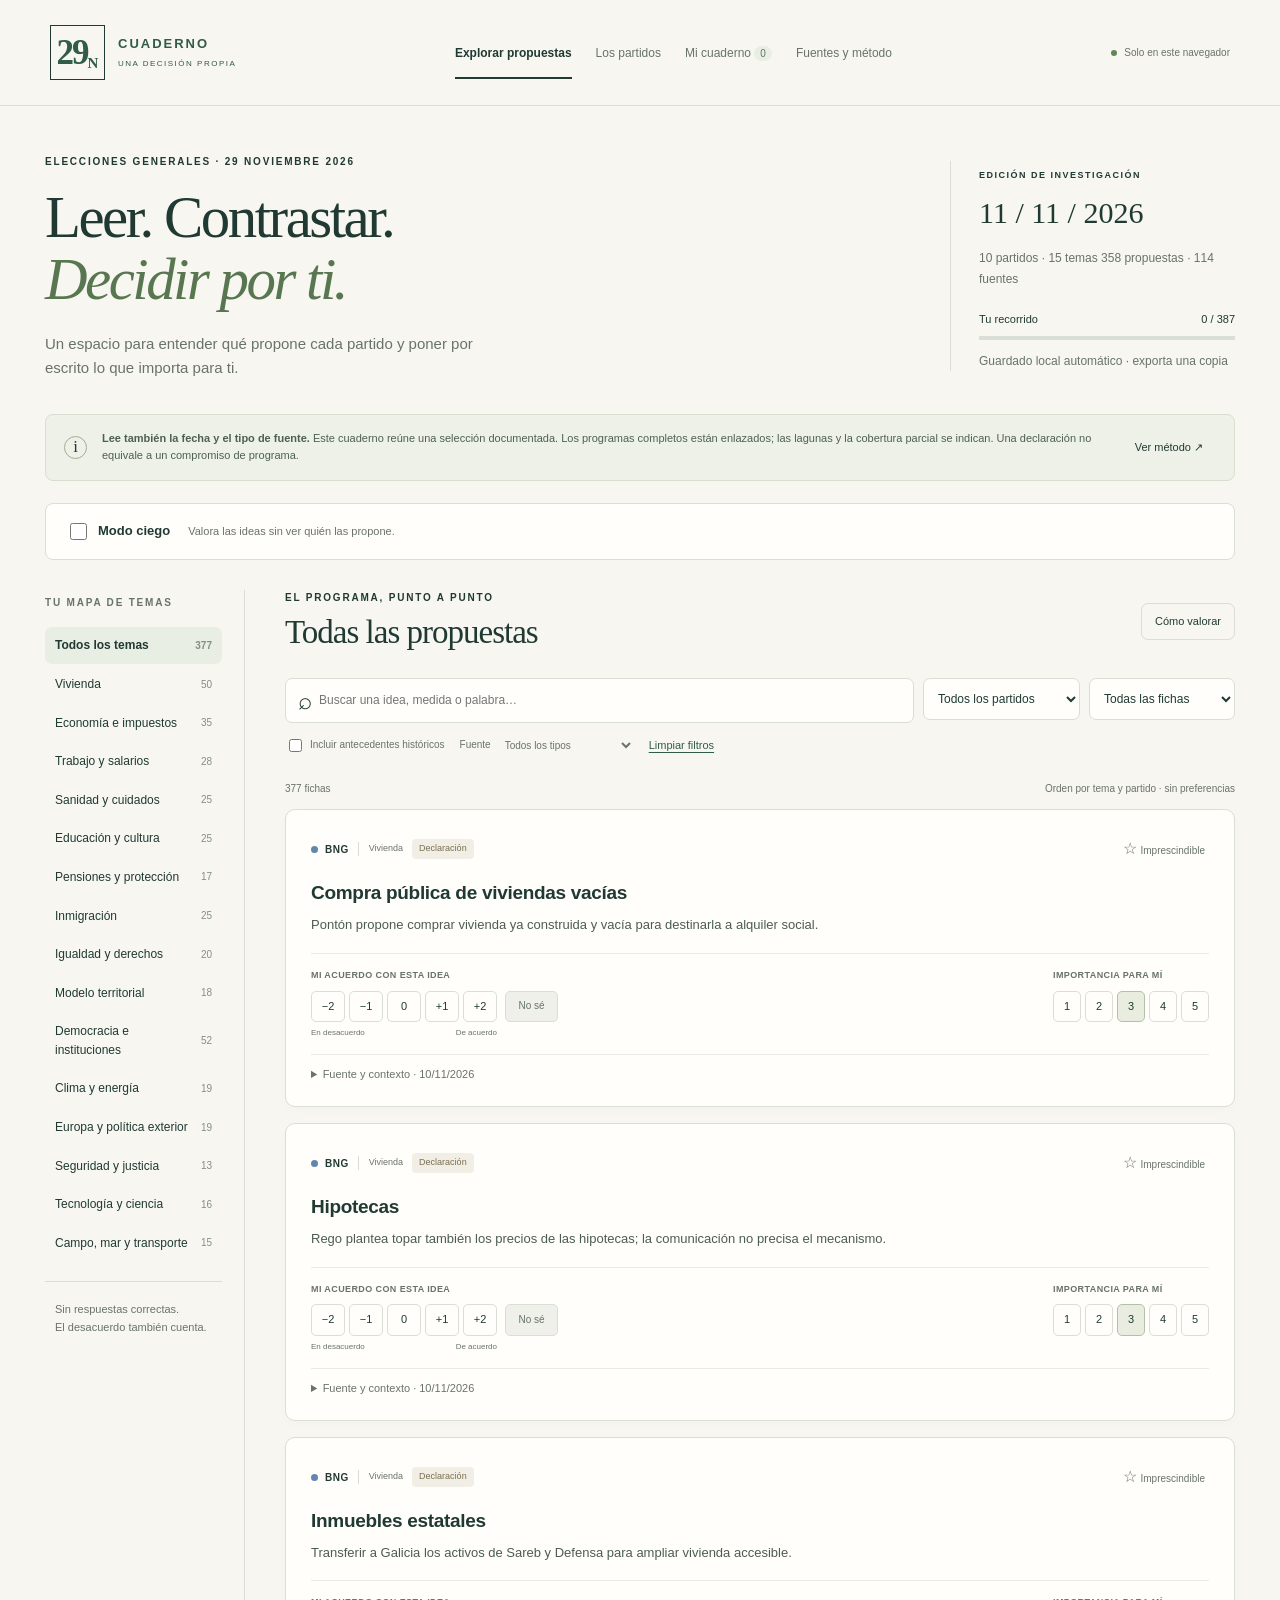
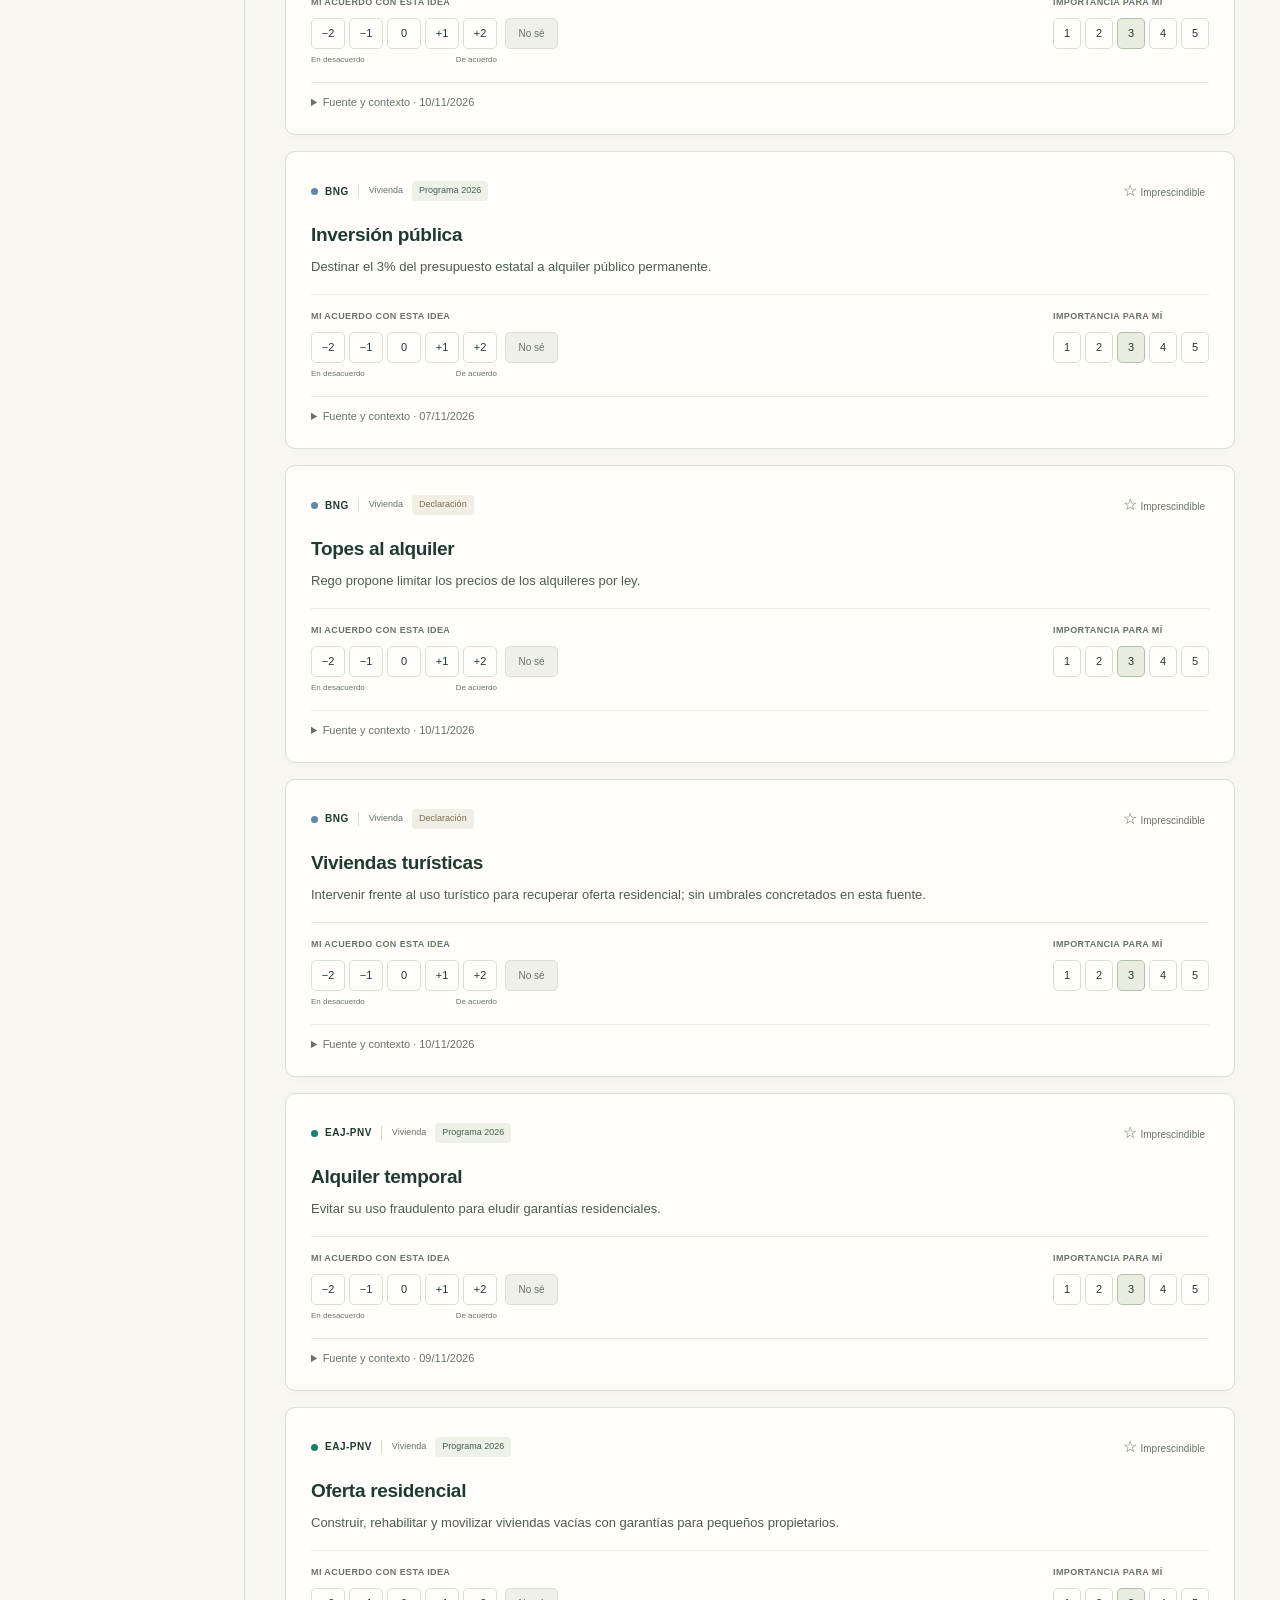
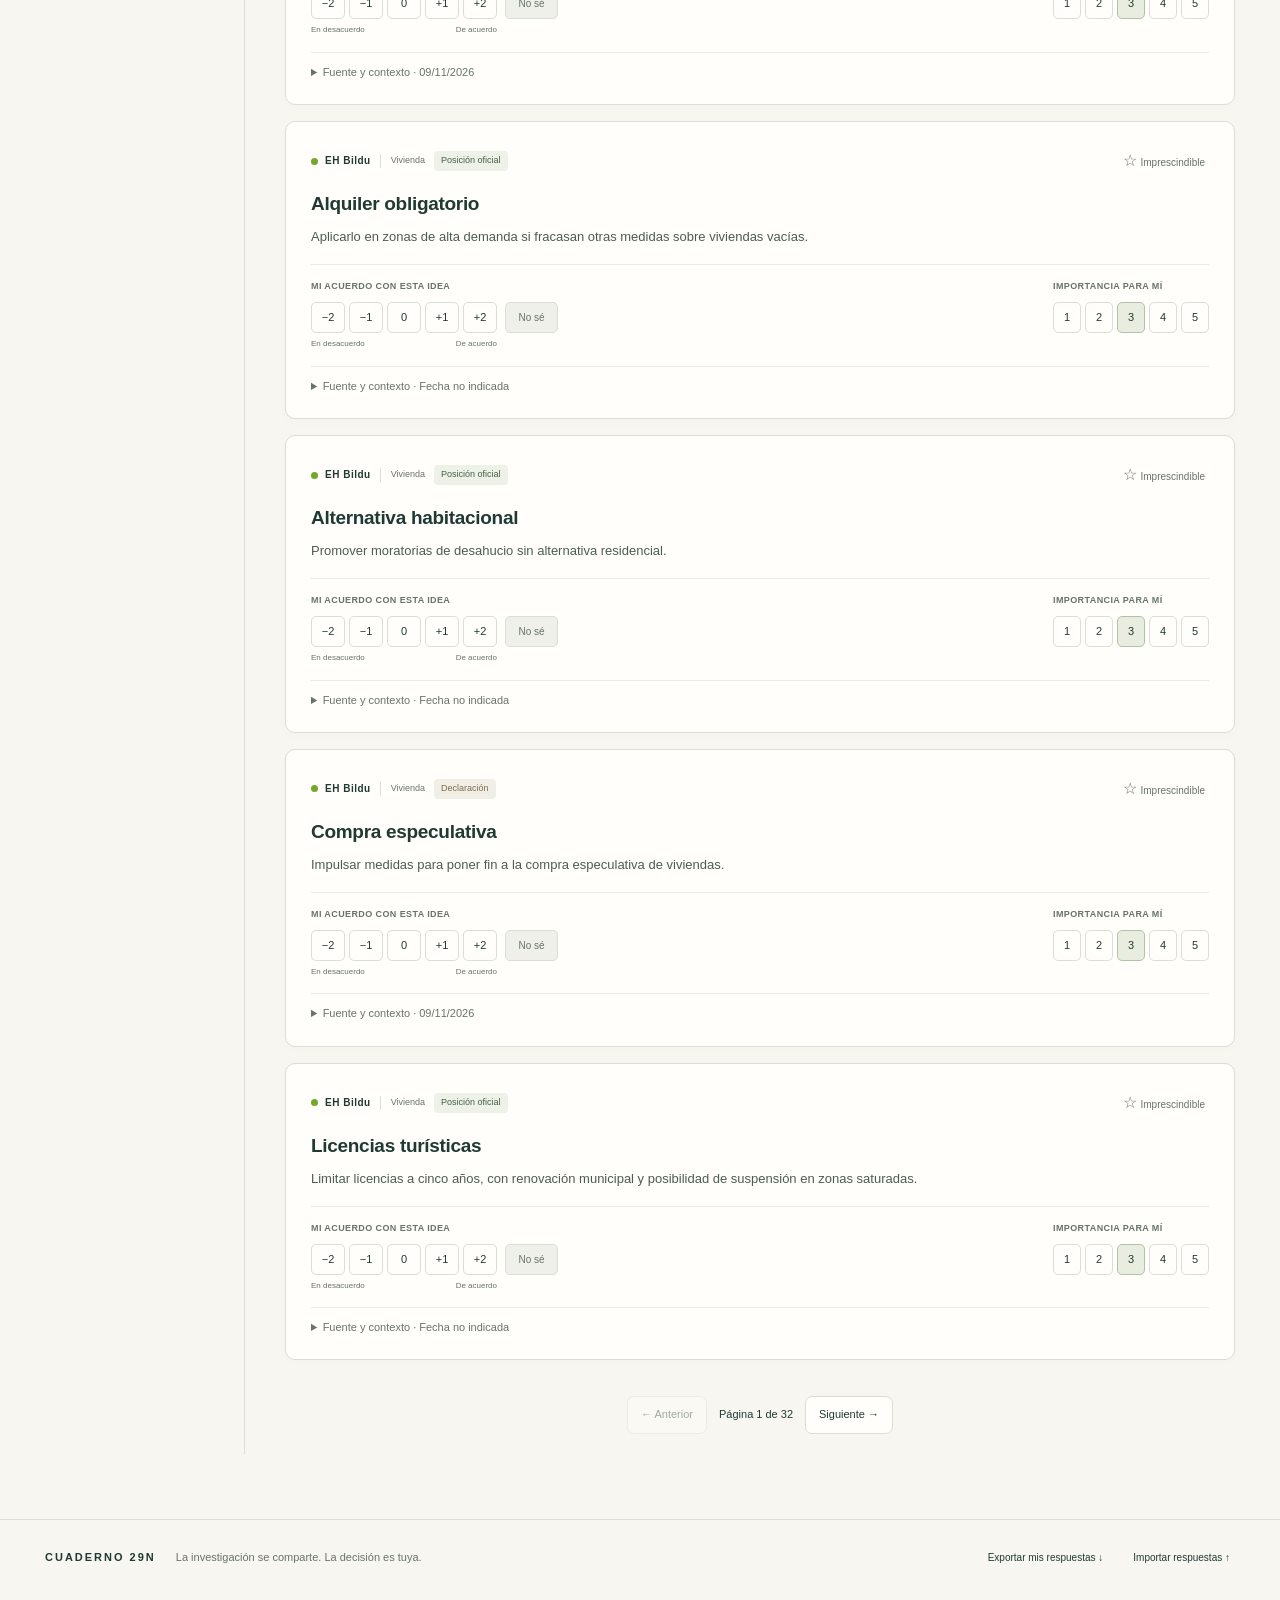
==== commit 88e3cedc: "Add blind mode with shuffled proposals and explicit party reveal" ====
--- a/index.html
+++ b/index.html
@@ -11,6 +11,8 @@
 @media(max-width:720px){.masthead{padding:18px 20px 0;flex-wrap:wrap;gap:10px}.brand-mark{width:42px;height:42px;font-size:28px}.brand-mark span{font-size:12px;margin-bottom:6px}.brand{font-size:11px}.brand-sub{font-size:7px}.masthead nav{width:100%;overflow-x:auto;gap:22px}.masthead nav button{font-size:10px;padding:12px 0}.masthead nav button:nth-child(1){flex-shrink:0}main{padding:0 20px}.intro{padding:30px 0 25px;gap:25px;align-items:flex-start}.intro h1{font-size:42px;letter-spacing:-1.5px}.intro .eyebrow{font-size:8px;letter-spacing:1px}.intro p{font-size:12px}.intro-side{max-width:145px;padding-left:16px;margin-top:10px}.intro-side>strong{font-size:20px}.intro-side .edition{font-size:7px;letter-spacing:1px}.intro-side p{font-size:10px}.intro-side small{font-size:9px}.progress-caption{font-size:9px}.research-note{padding:12px;gap:10px;margin-bottom:25px}.research-note p{font-size:10px}.research-note button{display:none}.workspace{display:block}.sidebar{border:0;padding:0;margin-bottom:20px}.sidebar>.eyebrow,.sidebar-foot{display:none}#topic-list{display:flex;gap:5px;overflow-x:auto;padding-bottom:6px}.topic-button{white-space:nowrap;width:auto;border:1px solid var(--line);font-size:11px;padding:7px 12px;gap:8px}.section-heading{margin-bottom:18px}h2{font-size:28px}.section-heading .eyebrow{font-size:8px}.quiet{font-size:10px;padding:7px 8px}.result-line{font-size:9px;align-items:flex-end}.result-line>span:last-child{max-width:145px;text-align:right}.policy-card{padding:18px}.card-top{align-items:flex-start;gap:5px}.card-labels{gap:7px}.essential-button{font-size:0;line-height:1}.essential-button span{font-size:21px;margin:0}.policy-card h3{font-size:17px}.policy-summary{font-size:12px}.rating-row{gap:15px;flex-wrap:wrap}.importance{margin-left:0}.rating-scale button{min-width:32px;padding:6px}.rating-scale .unknown{margin-left:1px}.importance .rating-scale button{min-width:26px;padding:6px}.party-grid,.method-grid,.essential-grid{grid-template-columns:1fr}.party-panel,.method-panel{padding:21px}.priorities{grid-template-columns:1fr 1fr;gap:7px}.priority-row{font-size:10px;padding:8px}.source-row{font-size:11px}.source-row>div{max-width:90%}.source-index{display:none}footer{padding:22px 20px;margin-top:40px;gap:12px;flex-wrap:wrap}footer p{flex-basis:60%;font-size:10px}footer button{font-size:10px}.filter-secondary{gap:8px;font-size:9px}.filter-secondary select{max-width:145px;font-size:9px}.filter-secondary .text-button{font-size:9px}}
 @media(max-width:420px){.intro{gap:10px}.intro-side{max-width:115px;padding-left:12px}.intro h1{font-size:36px}.intro-side>strong{font-size:16px}.intro p{font-size:11px}.intro-side p{font-size:9px}.intro-side .edition{font-size:6px}.rating-row{gap:12px}.importance{width:100%}.importance .rating-scale{display:inline-flex}.importance .rating-label{margin-bottom:6px}.priorities{grid-template-columns:1fr}}
 @media print{body{background:white}.masthead nav,.intro,.research-note,.sidebar,.filters,.filter-secondary,footer,.pagination,.rating-row,button,.toast{display:none!important}.workspace{display:block}.policy-card{break-inside:avoid;box-shadow:none;border-color:#aaa}.view[hidden]{display:none!important}main{padding:0}.brand{margin-bottom:10px}.source-link{color:black}.card-details>summary{display:none}details{display:block}h1{font-size:30px}.party-grid,.method-grid{display:block}.party-panel,.method-panel{margin-bottom:20px}}
+
+.blind-toolbar{display:flex;align-items:center;gap:18px;flex-wrap:wrap;padding:16px 20px;border:1px solid var(--line);border-radius:8px;margin:-15px 0 30px;background:var(--card)}.blind-toolbar label{display:flex;align-items:center;gap:8px;cursor:pointer;font-size:13px}.blind-toolbar input{width:17px;height:17px}.blind-toolbar p{font-size:11px;color:var(--muted);flex:1;min-width:180px;margin:0}.blind-toolbar button{font-size:11px}.blind-tag{font-size:10px;color:var(--muted)}@media(max-width:720px){.blind-toolbar{padding:13px;gap:10px}.blind-toolbar p{flex-basis:100%}}@media print{.blind-toolbar{display:none}}
 </style>
 </head>
 <body>
@@ -23,12 +25,13 @@
 <main id="content" tabindex="-1">
  <section class="intro"><div><div class="eyebrow">ELECCIONES GENERALES · 29 NOVIEMBRE 2026</div><h1>Leer. Contrastar.<br><em>Decidir por ti.</em></h1><p>Un espacio para entender qué propone cada partido y poner por escrito lo que importa para ti.</p></div><div class="intro-side"><span class="edition">EDICIÓN DE INVESTIGACIÓN</span><strong>11 / 11 / 2026</strong><p id="dataset-stats"></p><div class="progress-caption"><span>Tu recorrido</span><span id="progress-text"></span></div><div class="progress-track"><div id="progress-bar"></div></div><small id="save-status" role="status">Las valoraciones se guardan aquí.</small></div></section>
  <div class="research-note"><span class="note-icon">i</span><p><strong>Lee también la fecha y el tipo de fuente.</strong> Este cuaderno reúne una selección documentada. Los programas completos están enlazados; las lagunas y la cobertura parcial se indican. Una declaración no equivale a un compromiso de programa.</p><button data-view="fuentes">Ver método <span aria-hidden="true">↗</span></button></div>
+ <section class="blind-toolbar" aria-label="Modo de lectura"><label><input type="checkbox" id="blind-toggle"> <strong>Modo ciego</strong></label><p id="blind-description">Valora las ideas sin ver quién las propone.</p><button id="blind-reveal" hidden>Revelar partidos y ver mi balance</button></section>
  <section id="view-explorar" class="view">
   <div class="workspace"><aside class="sidebar"><div class="eyebrow">TU MAPA DE TEMAS</div><div id="topic-list"></div><div class="sidebar-foot">Sin respuestas correctas.<br>El desacuerdo también cuenta.</div></aside><div class="reading">
    <div class="section-heading"><div><div class="eyebrow" id="section-kicker">EL PROGRAMA, PUNTO A PUNTO</div><h2 id="topic-heading">Todas las propuestas</h2></div><button class="quiet" id="help-button">Cómo valorar</button></div>
    <div class="filters"><label class="search"><span aria-hidden="true">⌕</span><input id="search" type="search" placeholder="Buscar una idea, medida o palabra…" aria-label="Buscar propuestas"></label><label><span class="sr-only">Partido</span><select id="party-filter"></select></label><label><span class="sr-only">Estado de valoración</span><select id="rating-filter"><option value="all">Todas las fichas</option><option value="unrated">Sin valorar</option><option value="rated">Valoradas</option><option value="essential">Imprescindibles</option><option value="notes">Con notas</option></select></label></div>
    <div class="filter-secondary"><label><input type="checkbox" id="history-filter"> Incluir antecedentes históricos</label><label><span>Fuente</span> <select id="kind-filter"><option value="all">Todos los tipos</option><option value="manifesto_2026">Programa 2026</option><option value="official_position">Posición oficial</option><option value="statement">Declaración</option><option value="record">Actuación documentada</option><option value="principle">Principios</option><option value="historical">Antecedente histórico</option></select></label><button id="clear-filters" class="text-button">Limpiar filtros</button></div>
-   <div class="result-line"><span id="result-count" role="status"></span><span>Orden por tema y partido · sin preferencias</span></div><div id="policy-list"></div><div id="pagination" class="pagination"></div>
+   <div class="result-line"><span id="result-count" role="status"></span><span id="order-description">Orden por tema y partido · sin preferencias</span></div><div id="policy-list"></div><div id="pagination" class="pagination"></div>
   </div></div>
  </section>
  <section id="view-partidos" class="view" hidden></section>
@@ -74,6 +77,22 @@
 })();
 if(typeof module!=='undefined')module.exports=NotebookCore;
 </script>
+<script>'use strict';
+const BlindMode = (() => {
+ // Hide attribution, preserving the actual policy (including its territorial scope).
+ function masker(parties) {
+  const names=[...parties.flatMap(p=>[p.name,p.short]),'Partido Popular','Partido Socialista Obrero Español','Movimiento Sumar','Sumar','Izquierda Unida','IU','PSdeG-PSOE','PSC-PSOE','PSC','PSOE','PP','VOX','BNG','ERC','Junts','EH Bildu','EAJ-PNV','PNV','Podemos','Frente Amplio'];
+  const people=['Noemí Santana','Jaime de los Santos','Alberto Núñez Feijóo','Núñez Feijóo','Feijóo','Pedro Sánchez','Sánchez','Santiago Abascal','Abascal','Irene Montero','Montero','Ada Colau','Colau','Ione Belarra','Belarra','Yolanda Díaz','Gabriel Rufián','Rufián','Míriam Nogueras','Nogueras','Carles Puigdemont','Puigdemont','Arnaldo Otegi','Otegi','Aitor Esteban','Esteban','José María Llanos','Llanos','Ana Pontón','Pontón','Néstor Rego','Rego','Carme da Silva'];
+  const pattern=list=>new RegExp('(?<![\\p{L}\\p{N}])(?:'+[...new Set(list)].sort((a,b)=>b.length-a.length).map(s=>s.replace(/[.*+?^${}()|[\]\\]/g,'\\$&')).join('|')+')(?![\\p{L}\\p{N}])','giu');
+  const partiesRE=pattern(names),peopleRE=pattern(people);
+  return text=>String(text??'').replace(partiesRE,'[partido]').replace(peopleRE,'[representante]');
+ }
+ function shuffledIds(ids,random=Math.random){const a=[...ids];for(let i=a.length-1;i>0;i--){const j=Math.floor(random()*(i+1));[a[i],a[j]]=[a[j],a[i]];}return a;}
+ function restoreOrder(saved,ids){const valid=new Set(ids),seen=new Set(),out=[];for(const id of Array.isArray(saved)?saved:[]){if(valid.has(id)&&!seen.has(id)){out.push(id);seen.add(id);}}return out.concat(ids.filter(id=>!seen.has(id)));}
+ return {masker,shuffledIds,restoreOrder};
+})();
+if(typeof module!=='undefined')module.exports=BlindMode;
+</script>
 <script>(() => {
  const D=JSON.parse(document.getElementById('research-data').textContent), C=NotebookCore;
  const $=s=>document.querySelector(s), $$=s=>[...document.querySelectorAll(s)];
@@ -90,20 +109,37 @@
  const KEY='cuaderno29n.personal.v1';let state=C.empty(),storageOK=true,view='explorar',topic='all',page=1,query='',party='all',filter='all',kind='all',history=false,pendingImport=null,toastTimer;
  try{const raw=localStorage.getItem(KEY);if(raw){const result=C.validateImport(JSON.parse(raw),new Set(byId.keys()),new Set(topics.keys()));state=result.state;if(result.ignored)queueMicrotask(()=>toast('Hay respuestas de fichas de otra versión. Conserva tu copia exportada.'));}}catch(e){storageOK=false;queueMicrotask(()=>toast('No se pudo recuperar el guardado. Exporta una copia de tus respuestas durante esta sesión.'));}
  const save=()=>{state.updatedAt=new Date().toISOString();try{localStorage.setItem(KEY,JSON.stringify(state));storageOK=true;}catch(e){storageOK=false;}updateProgress();};
+ const blindText=BlindMode.masker(D.parties), BLIND_KEY='cuaderno29n.blind.v1';
+ let blind=false,blindOrder=BlindMode.shuffledIds(P.map(p=>p.id));
+ try{const pref=JSON.parse(localStorage.getItem(BLIND_KEY));if(pref){blind=pref.enabled===true;blindOrder=BlindMode.restoreOrder(pref.order,blindOrder);}}catch{}
+ const blindRank=new Map(blindOrder.map((id,i)=>[id,i]));
+ function changeBlind(enabled,target='explorar'){
+  blind=enabled;clearFilters();
+  try{localStorage.setItem(BLIND_KEY,JSON.stringify({enabled:blind,order:blindOrder}));}catch{}
+  updateBlindControls();setView(target,false);
+ }
+ function updateBlindControls(){
+  $('#blind-toggle').checked=blind;$('#blind-reveal').hidden=!blind;
+  $('#blind-description').textContent=blind?'Partidos y fuentes ocultos; propuestas mezcladas. Se conservan tus respuestas. Algunas políticas pueden reconocerse por su contenido.':'Valora las ideas sin ver quién las propone.';
+  $('#party-filter').closest('label').hidden=blind;
+  $('#order-description').textContent=blind?'Orden mezclado · sin identidad del partido':'Orden por tema y partido · sin preferencias';
+  for(const v of ['partidos','balance','fuentes'])$('#view-'+v).innerHTML='';
+ }
+ function blindGate(target){$('#view-'+target).innerHTML=`<div class="empty"><h2>Sigues en modo ciego</h2><p>Las fuentes, los partidos y el balance por partido se muestran al revelar las identidades. Tus valoraciones ya están guardadas.</p><button data-action="reveal" data-target="${target}" class="primary">Revelar partidos y continuar</button></div>`;}
  const rating=id=>C.ratingFor(state,id);
  const displayDate=d=>{if(!d)return 'Fecha no indicada';if(/^\d{4}-\d{2}-\d{2}$/.test(d)){const [y,m,day]=d.split('-');return `${day}/${m}/${y}`;}return esc(d);};
  function toast(message){clearTimeout(toastTimer);$('#toast').textContent=message;$('#toast').hidden=false;toastTimer=setTimeout(()=>$('#toast').hidden=true,4500);}
  function sourceHTML(id){const s=sources.get(id);if(!s)return '<span>Fuente pendiente de revisión</span>';return `<a class="source-link" target="_blank" rel="noopener noreferrer" href="${url(s.url)}">${esc(s.title)} ↗<small>${displayDate(s.date)} · Consultada: ${displayDate(s.accessed)}${s.type?' · '+esc(s.type):''}</small></a>`;}
  const partyTag=p=>`<span class="party-tag" style="--party-color:${/^#[a-f\d]{3,8}$/i.test(p.color)?p.color:'#526e50'}">${esc(p.short)}</span>`;
  function updateProgress(){const count=P.filter(p=>C.isAgreement(rating(p.id).agreement)).length;$('#nav-count').textContent=count;$('#progress-text').textContent=`${count} / ${P.length}`;$('#progress-bar').style.width=(P.length?100*count/P.length:0)+'%';$('#save-status').textContent=storageOK?'Guardado local automático · exporta una copia':'No se puede guardar aquí · exporta tus respuestas';}
- function setView(next,scroll=true){if(!['explorar','partidos','balance','fuentes'].includes(next))next='explorar';view=next;$$('.view').forEach(el=>el.hidden=el.id!=='view-'+next);$$('.masthead nav button').forEach(b=>{b.classList.toggle('active',b.dataset.view===next);b.setAttribute('aria-current',b.dataset.view===next?'page':'false');});if(next==='partidos')renderParties();if(next==='balance')renderBalance();if(next==='fuentes')renderSources();if(next==='explorar')renderPolicies();if(scroll)$('#view-'+next).scrollIntoView({block:'start',behavior:'smooth'});}
+ function setView(next,scroll=true){if(!['explorar','partidos','balance','fuentes'].includes(next))next='explorar';if(blind && next!=='explorar'){blindGate(next);}view=next;$$('.view').forEach(el=>el.hidden=el.id!=='view-'+next);$$('.masthead nav button').forEach(b=>{b.classList.toggle('active',b.dataset.view===next);b.setAttribute('aria-current',b.dataset.view===next?'page':'false');});if(!blind){if(next==='partidos')renderParties();if(next==='balance')renderBalance();if(next==='fuentes')renderSources();}if(next==='explorar')renderPolicies();if(scroll)$('#view-'+next).scrollIntoView({block:'start',behavior:'smooth'});}
  function renderTopics(){$('#topic-list').innerHTML=[{id:'all',name:'Todos los temas'},...D.topics].map(t=>`<button class="topic-button ${topic===t.id?'active':''}" data-topic="${t.id}" aria-pressed="${topic===t.id}">${esc(t.name)}<span>${P.filter(p=>(t.id==='all'||p.topic===t.id)&&(history||p.kind!=='historical')).length}</span></button>`).join('');}
  function normal(s){return String(s).normalize('NFD').replace(/[\u0300-\u036f]/g,'').toLowerCase();}
  function filtered(){return P.filter(p=>{
   const r=rating(p.id);
-  return (topic==='all'||p.topic===topic)&&(party==='all'||p.partyId===party)&&(history||p.kind!=='historical')&&(kind==='all'||p.kind===kind)&&(filter==='all'||filter==='rated'&&C.isAgreement(r.agreement)||filter==='unrated'&&!C.isAgreement(r.agreement)||filter==='essential'&&r.essential||filter==='notes'&&r.note.trim())&&(!query||normal([p.title,p.summary,parties.get(p.partyId).name,topics.get(p.topic).name].join(' ')).includes(normal(query)));
- });}
- function policyHTML(p){const r=rating(p.id),part=parties.get(p.partyId);return `<article class="policy-card" data-id="${esc(p.id)}" id="card-${esc(p.id)}"><div class="card-top"><div class="card-labels">${partyTag(part)}<span class="topic-tag">${esc(topics.get(p.topic).name)}</span><span class="source-tag ${p.kind}">${kindNames[p.kind]||esc(p.kind)}</span></div><button class="essential-button" data-action="essential" aria-pressed="${r.essential}" aria-label="Marcar como imprescindible: ${esc(p.title)}" title="Importante para ti, a favor o en contra"><span aria-hidden="true">${r.essential?'★':'☆'}</span>Imprescindible</button></div><h3>${esc(p.title)}</h3><p class="policy-summary">${esc(p.summary)}</p><div class="rating-row"><div><div class="rating-label" id="label-${esc(p.id)}">MI ACUERDO CON ESTA IDEA</div><div class="rating-scale" role="group" aria-labelledby="label-${esc(p.id)}">${[-2,-1,0,1,2].map((n,i)=>`<button class="${n<0?'negative':''}" data-action="agreement" data-value="${n}" aria-label="${['Muy en desacuerdo','En desacuerdo','Neutral o mixto','De acuerdo','Muy de acuerdo'][i]}" title="${['Muy en desacuerdo','En desacuerdo','Neutral o mixto','De acuerdo','Muy de acuerdo'][i]}" aria-pressed="${r.agreement===n}">${n>0?'+':''}${n===-2?'−2':n===-1?'−1':n}</button>`).join('')}<button class="unknown" data-action="agreement" data-value="null" aria-pressed="${r.agreement===null}" title="Sin puntuar: no se incluye en el balance">No sé</button></div><div class="scale-captions"><span>En desacuerdo</span><span>De acuerdo</span></div></div><div class="importance"><div class="rating-label">IMPORTANCIA PARA MÍ</div><div class="rating-scale" role="group" aria-label="Importancia de la propuesta">${[1,2,3,4,5].map(n=>`<button data-action="importance" data-value="${n}" aria-label="Importancia ${n} de 5" aria-pressed="${r.importance===n}">${n}</button>`).join('')}</div></div></div><details class="card-details"><summary>Fuente y contexto · ${displayDate(p.date)}${r.note?' <span class="has-note">· Tienes una nota</span>':''}</summary><div class="details-body"><p>${kindExplanation[p.kind]||''}</p><p class="muted">Localización: ${esc(p.locator||'Documento enlazado')}.</p>${p.sourceIds.map(sourceHTML).join('')}${p.qualification?`<p class="qualification">${esc(p.qualification)}</p>`:''}<label class="note-field">Mi nota personal<textarea maxlength="12000" data-action="note" placeholder="Qué valoro, qué me preocupa, qué necesito comprobar…">${esc(r.note)}</textarea></label></div></details></article>`;}
+  return (topic==='all'||p.topic===topic)&&(blind||party==='all'||p.partyId===party)&&(history||p.kind!=='historical')&&(kind==='all'||p.kind===kind)&&(filter==='all'||filter==='rated'&&C.isAgreement(r.agreement)||filter==='unrated'&&!C.isAgreement(r.agreement)||filter==='essential'&&r.essential||filter==='notes'&&r.note.trim())&&(!query||normal(blind?[blindText(p.title),blindText(p.summary),topics.get(p.topic).name].join(' '):[p.title,p.summary,parties.get(p.partyId).name,topics.get(p.topic).name].join(' ')).includes(normal(query)));
+ }).sort((a,b)=>blind?blindRank.get(a.id)-blindRank.get(b.id):0);}
+ function policyHTML(p){const r=rating(p.id),part=parties.get(p.partyId),text=blind?blindText:x=>x;return `<article class="policy-card" data-id="${esc(p.id)}" id="card-${esc(p.id)}"><div class="card-top"><div class="card-labels">${blind?'<span class="blind-tag">Identidad oculta</span>':partyTag(part)}<span class="topic-tag">${esc(topics.get(p.topic).name)}</span><span class="source-tag ${p.kind}">${kindNames[p.kind]||esc(p.kind)}</span></div><button class="essential-button" data-action="essential" aria-pressed="${r.essential}" aria-label="Marcar como imprescindible: ${esc(text(p.title))}" title="Importante para ti, a favor o en contra"><span aria-hidden="true">${r.essential?'★':'☆'}</span>Imprescindible</button></div><h3>${esc(text(p.title))}</h3><p class="policy-summary">${esc(text(p.summary))}</p><div class="rating-row"><div><div class="rating-label" id="label-${esc(p.id)}">MI ACUERDO CON ESTA IDEA</div><div class="rating-scale" role="group" aria-labelledby="label-${esc(p.id)}">${[-2,-1,0,1,2].map((n,i)=>`<button class="${n<0?'negative':''}" data-action="agreement" data-value="${n}" aria-label="${['Muy en desacuerdo','En desacuerdo','Neutral o mixto','De acuerdo','Muy de acuerdo'][i]}" title="${['Muy en desacuerdo','En desacuerdo','Neutral o mixto','De acuerdo','Muy de acuerdo'][i]}" aria-pressed="${r.agreement===n}">${n>0?'+':''}${n===-2?'−2':n===-1?'−1':n}</button>`).join('')}<button class="unknown" data-action="agreement" data-value="null" aria-pressed="${r.agreement===null}" title="Sin puntuar: no se incluye en el balance">No sé</button></div><div class="scale-captions"><span>En desacuerdo</span><span>De acuerdo</span></div></div><div class="importance"><div class="rating-label">IMPORTANCIA PARA MÍ</div><div class="rating-scale" role="group" aria-label="Importancia de la propuesta">${[1,2,3,4,5].map(n=>`<button data-action="importance" data-value="${n}" aria-label="Importancia ${n} de 5" aria-pressed="${r.importance===n}">${n}</button>`).join('')}</div></div></div><details class="card-details"><summary>${blind?'Notas · fuentes ocultas':'Fuente y contexto · '+displayDate(p.date)}${r.note?' <span class="has-note">· Tienes una nota</span>':''}</summary><div class="details-body">${blind?`<p>La atribución y los enlaces originales se mostrarán al salir del modo ciego.</p>${p.qualification?'<p class="qualification">'+esc(blindText(p.qualification))+'</p>':''}<button data-action="reveal">Salir del modo ciego y ver fuentes</button>`:`<p>${kindExplanation[p.kind]||''}</p><p class="muted">Localización: ${esc(p.locator||'Documento enlazado')}.</p>${p.sourceIds.map(sourceHTML).join('')}${p.qualification?`<p class="qualification">${esc(p.qualification)}</p>`:''}`}<label class="note-field">Mi nota personal<textarea maxlength="12000" data-action="note" placeholder="Qué valoro, qué me preocupa, qué necesito comprobar…">${esc(r.note)}</textarea></label></div></details></article>`;}
  function renderPolicies(){renderTopics();$('#topic-heading').textContent=topic==='all'?'Todas las propuestas':topics.get(topic).name;const list=filtered();const pages=Math.max(1,Math.ceil(list.length/12));page=Math.max(1,Math.min(page,pages));$('#result-count').textContent=`${list.length} fichas${party!=='all'?' · '+parties.get(party).short:''}`;$('#policy-list').innerHTML=list.length?list.slice((page-1)*12,page*12).map(policyHTML).join(''):'<div class="empty"><h3>No hay fichas con estos filtros.</h3><p>Una ausencia de información no indica apoyo ni rechazo del partido.</p><button data-action="clear">Ver todas las fichas</button></div>';$('#pagination').innerHTML=pages>1?`<button data-page="${page-1}" ${page===1?'disabled':''}>← Anterior</button><span>Página ${page} de ${pages}</span><button data-page="${page+1}" ${page===pages?'disabled':''}>Siguiente →</button>`:'';}
  function clearFilters(){topic='all';party='all';query='';filter='all';kind='all';history=false;page=1;$('#search').value='';$('#party-filter').value='all';$('#rating-filter').value='all';$('#kind-filter').value='all';$('#history-filter').checked=false;renderPolicies();}
  function renderParties(){$('#view-partidos').innerHTML=`<div class="view-intro"><div class="eyebrow">DIEZ ORGANIZACIONES · UNA MISMA MIRADA</div><h2>Qué defienden. De dónde sale.</h2><p>Las identidades son descripciones de sus propios documentos. Las fichas mezclan propuestas estatales y posiciones territoriales expresamente identificadas. No todas estas candidaturas se presentan en todas las provincias.</p></div><div class="party-grid">${D.parties.slice().sort((a,b)=>a.short.localeCompare(b.short,'es')).map(p=>{const covered=new Set(p.positions.map(x=>x.topic));return `<article class="party-panel">${partyTag(p)}<h3>${esc(p.name)}</h3><p>${esc(p.description)}</p><ul>${(p.ideals||[]).map(x=>`<li>${esc(x.text)}</li>`).join('')}</ul><p class="manifesto-status"><strong>${esc(statusNames[p.manifesto.status]||p.manifesto.status)}</strong><br>${esc(p.manifesto.coverageNote)}</p><div class="topic-coverage" aria-label="Cobertura temática">${D.topics.map(t=>`<span class="coverage-chip ${covered.has(t.id)?'':'gap'}" title="${covered.has(t.id)?'Hay fichas; no implica cobertura completa':'Sin ficha verificada'}">${esc(t.name)} ${covered.has(t.id)?'·':'?'}</span>`).join('')}</div><div class="party-actions"><button data-party-open="${p.id}" class="primary">Leer ${p.positions.length} propuestas →</button>${p.manifesto.url?`<a href="${url(p.manifesto.url)}" target="_blank" rel="noopener noreferrer">${esc(p.manifesto.title||'Documentos originales')} ↗</a>`:''}</div><details><summary>Cobertura, límites y fuentes de los principios</summary><ul class="gap-list">${(p.gaps||[]).map(g=>`<li>${esc(typeof g==='string'?g:(g.topic&&topics.has(g.topic)?topics.get(g.topic).name+': ':'')+(g.note||g.description||JSON.stringify(g)))}</li>`).join('')}</ul>${[...new Set((p.ideals||[]).flatMap(x=>x.sourceIds||[]))].map(sourceHTML).join('')}</details></article>`;}).join('')}</div>`;}
@@ -122,7 +158,7 @@
   if(b.dataset.page){page=Number(b.dataset.page);renderPolicies();$('.reading').scrollIntoView({behavior:'smooth',block:'start'});return;}
   if(b.dataset.partyOpen){party=b.dataset.partyOpen;topic='all';page=1;query='';filter='all';kind='all';$('#search').value='';$('#rating-filter').value='all';$('#kind-filter').value='all';$('#party-filter').value=party;setView('explorar');return;}
   if(b.dataset.positionOpen){openPosition(b.dataset.positionOpen);return;}
-  const action=b.dataset.action;if(action==='export'){exportState();return;}if(action==='import'){$('#import-file').click();return;}if(action==='print'){window.print();return;}if(action==='clear'){clearFilters();return;}
+  const action=b.dataset.action;if(action==='reveal'){const id=b.closest('.policy-card')?.dataset.id;changeBlind(false,b.dataset.target||'explorar');if(id){openPosition(id);document.getElementById('card-'+id).querySelector('details').open=true;}return;}if(action==='export'){exportState();return;}if(action==='import'){$('#import-file').click();return;}if(action==='print'){window.print();return;}if(action==='clear'){clearFilters();return;}
   const card=b.closest('.policy-card');if(!card)return;const id=card.dataset.id,r={...rating(id)};
   if(action==='agreement')r.agreement=b.dataset.value==='null'?null:Number(b.dataset.value);
   else if(action==='importance')r.importance=Number(b.dataset.value);
@@ -148,7 +184,9 @@
  $('#dataset-stats').textContent=`${D.parties.length} partidos · ${D.topics.length} temas\n${D.parties.reduce((n,p)=>n+p.positions.length,0)} propuestas · ${D.sources.length} fuentes`;
  $('#party-filter').innerHTML='<option value="all">Todos los partidos</option>'+D.parties.slice().sort((a,b)=>a.short.localeCompare(b.short,'es')).map(p=>`<option value="${p.id}">${esc(p.short)}</option>`).join('');
  document.querySelector('.brand').addEventListener('click',e=>{e.preventDefault();setView('explorar',false);window.scrollTo({top:0,behavior:'smooth'});});
- updateProgress();setView('explorar',false);
+ $('#blind-toggle').addEventListener('change',e=>changeBlind(e.target.checked));
+ $('#blind-reveal').addEventListener('click',()=>changeBlind(false,'balance'));
+ updateBlindControls();updateProgress();setView('explorar',false);
 })();
 </script>
 </body></html>
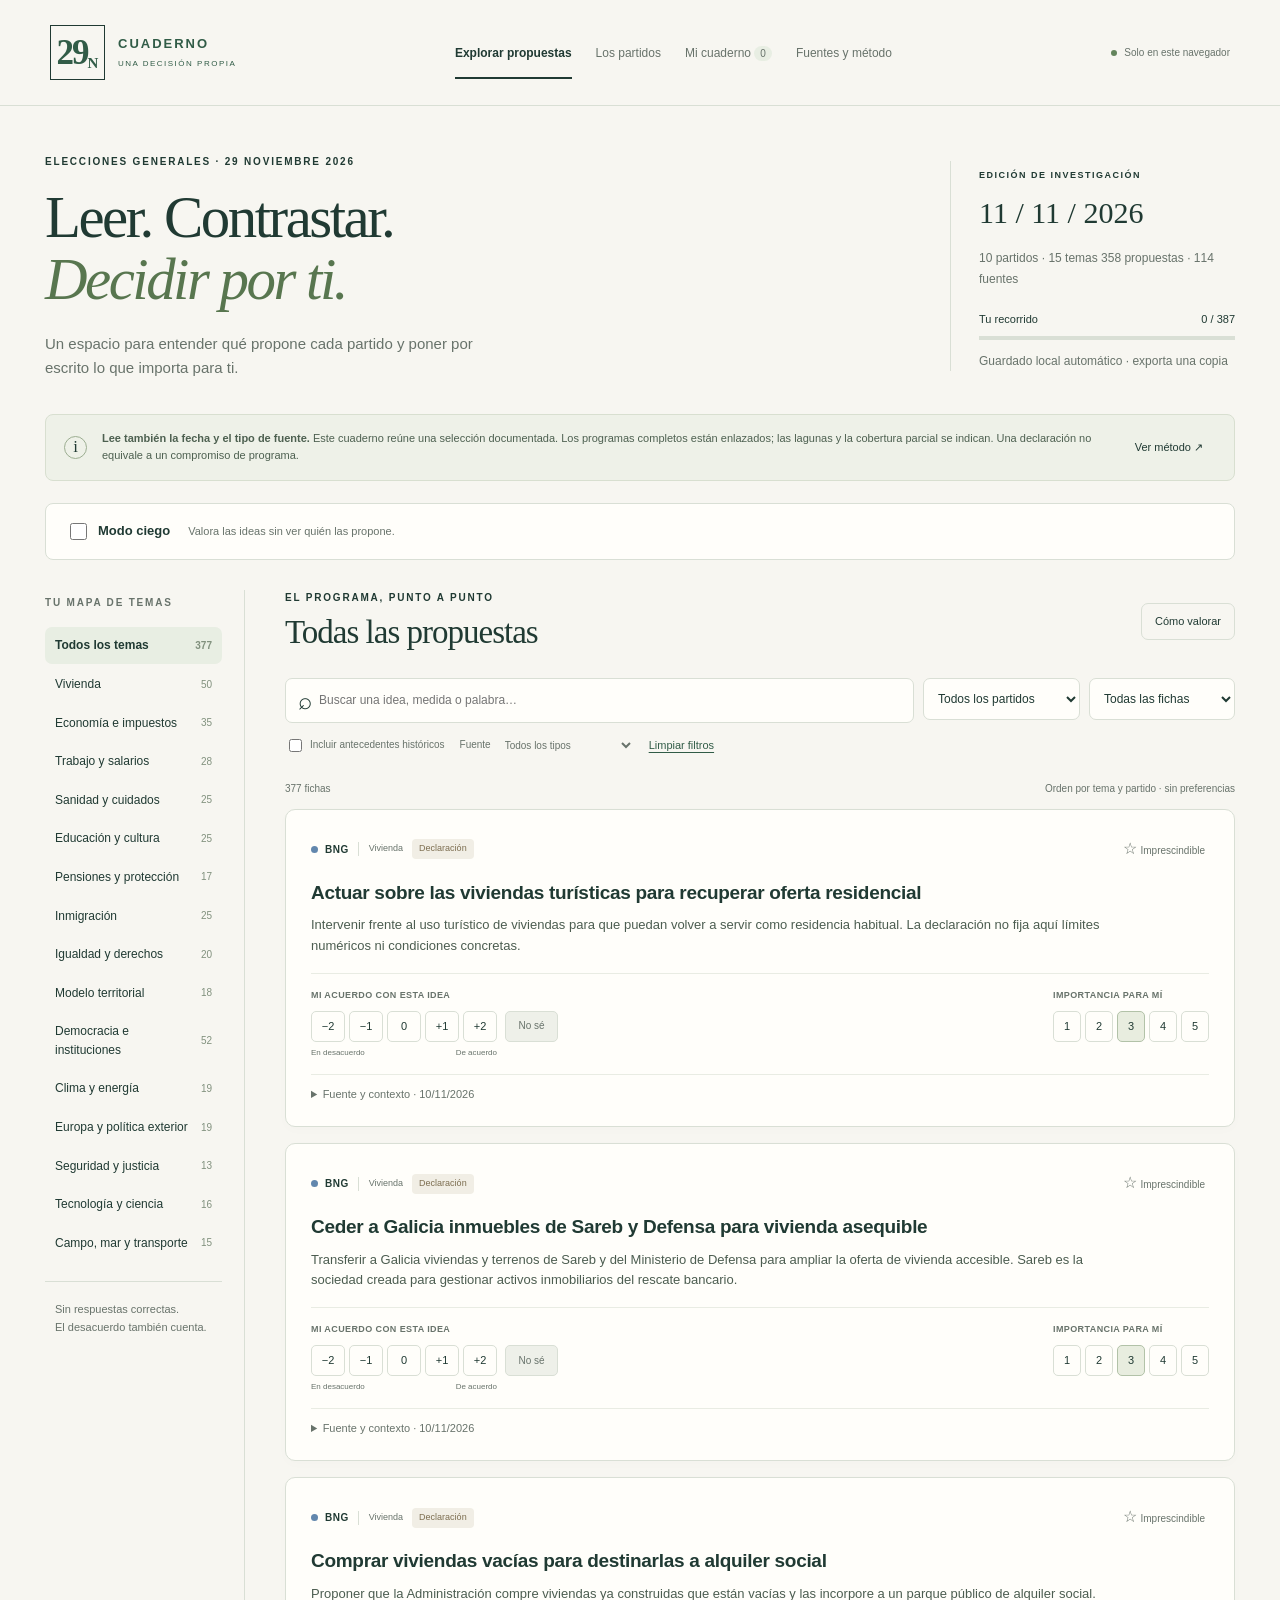
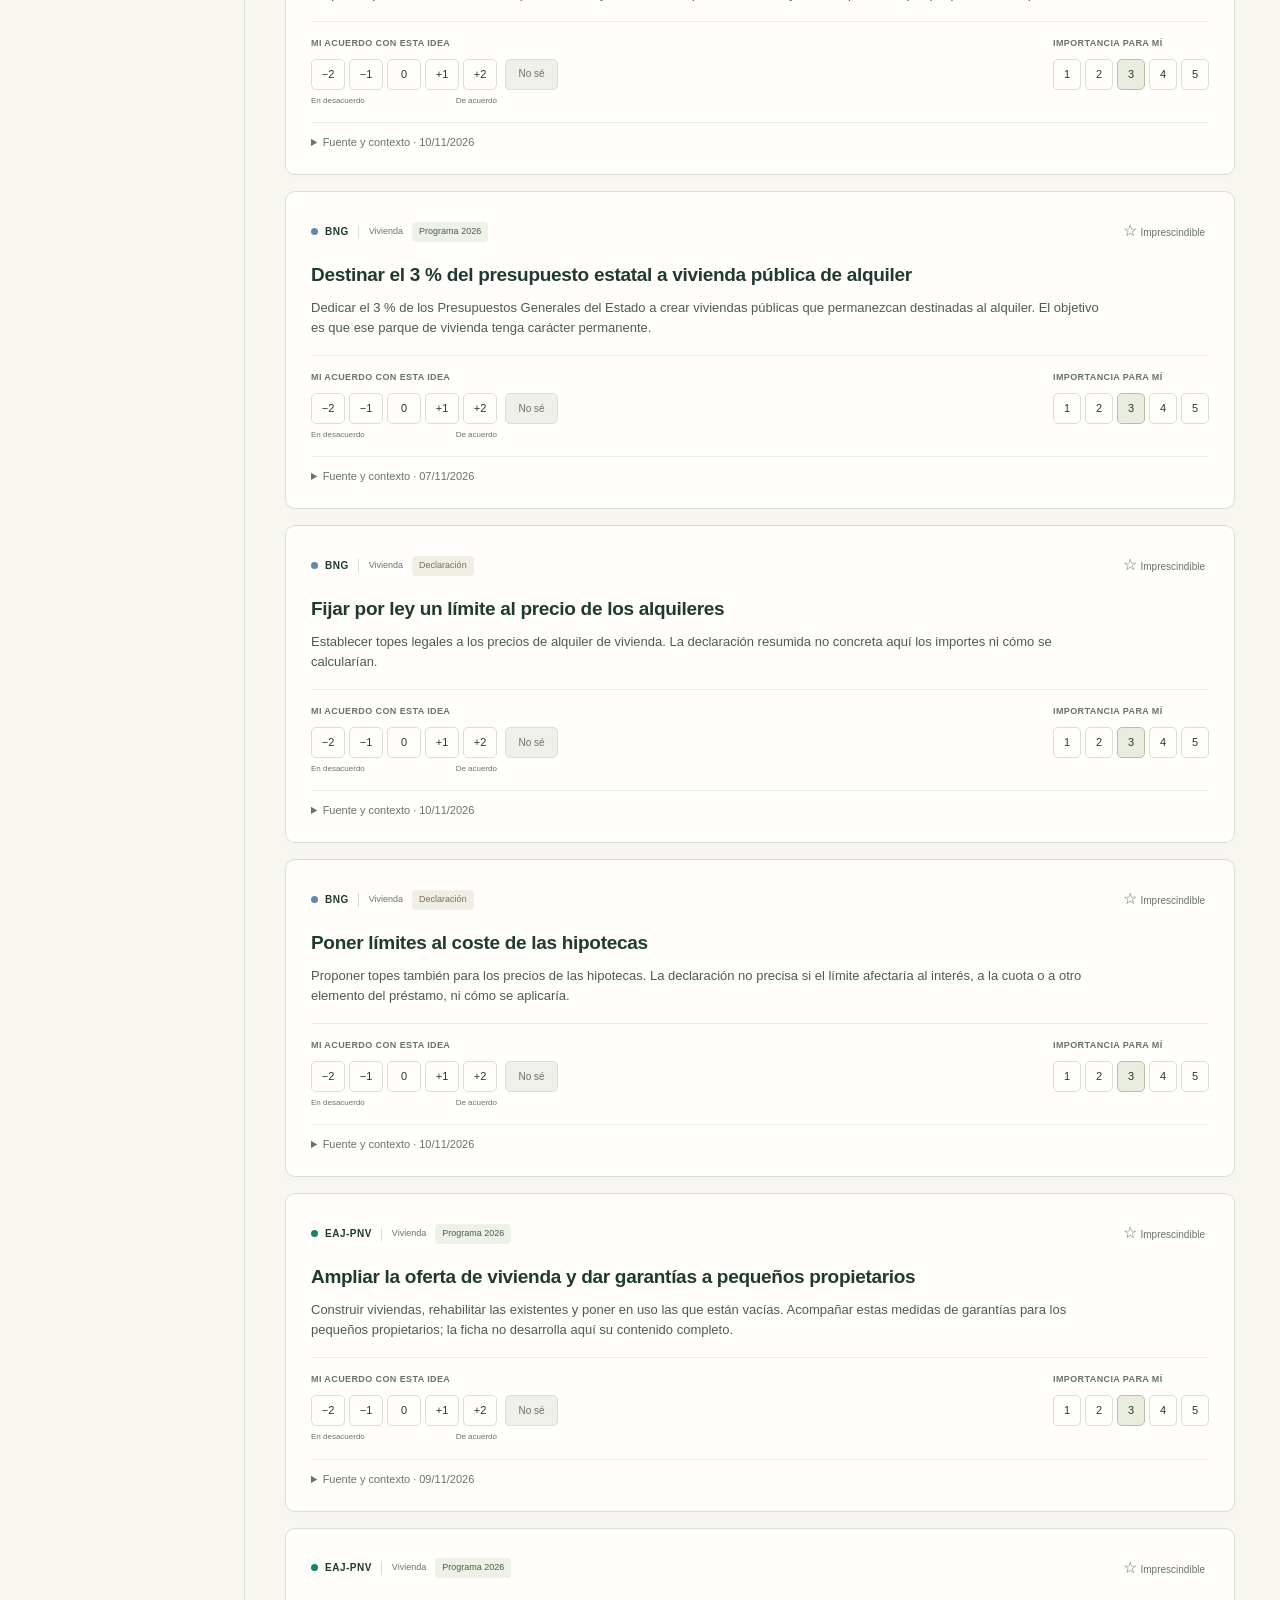
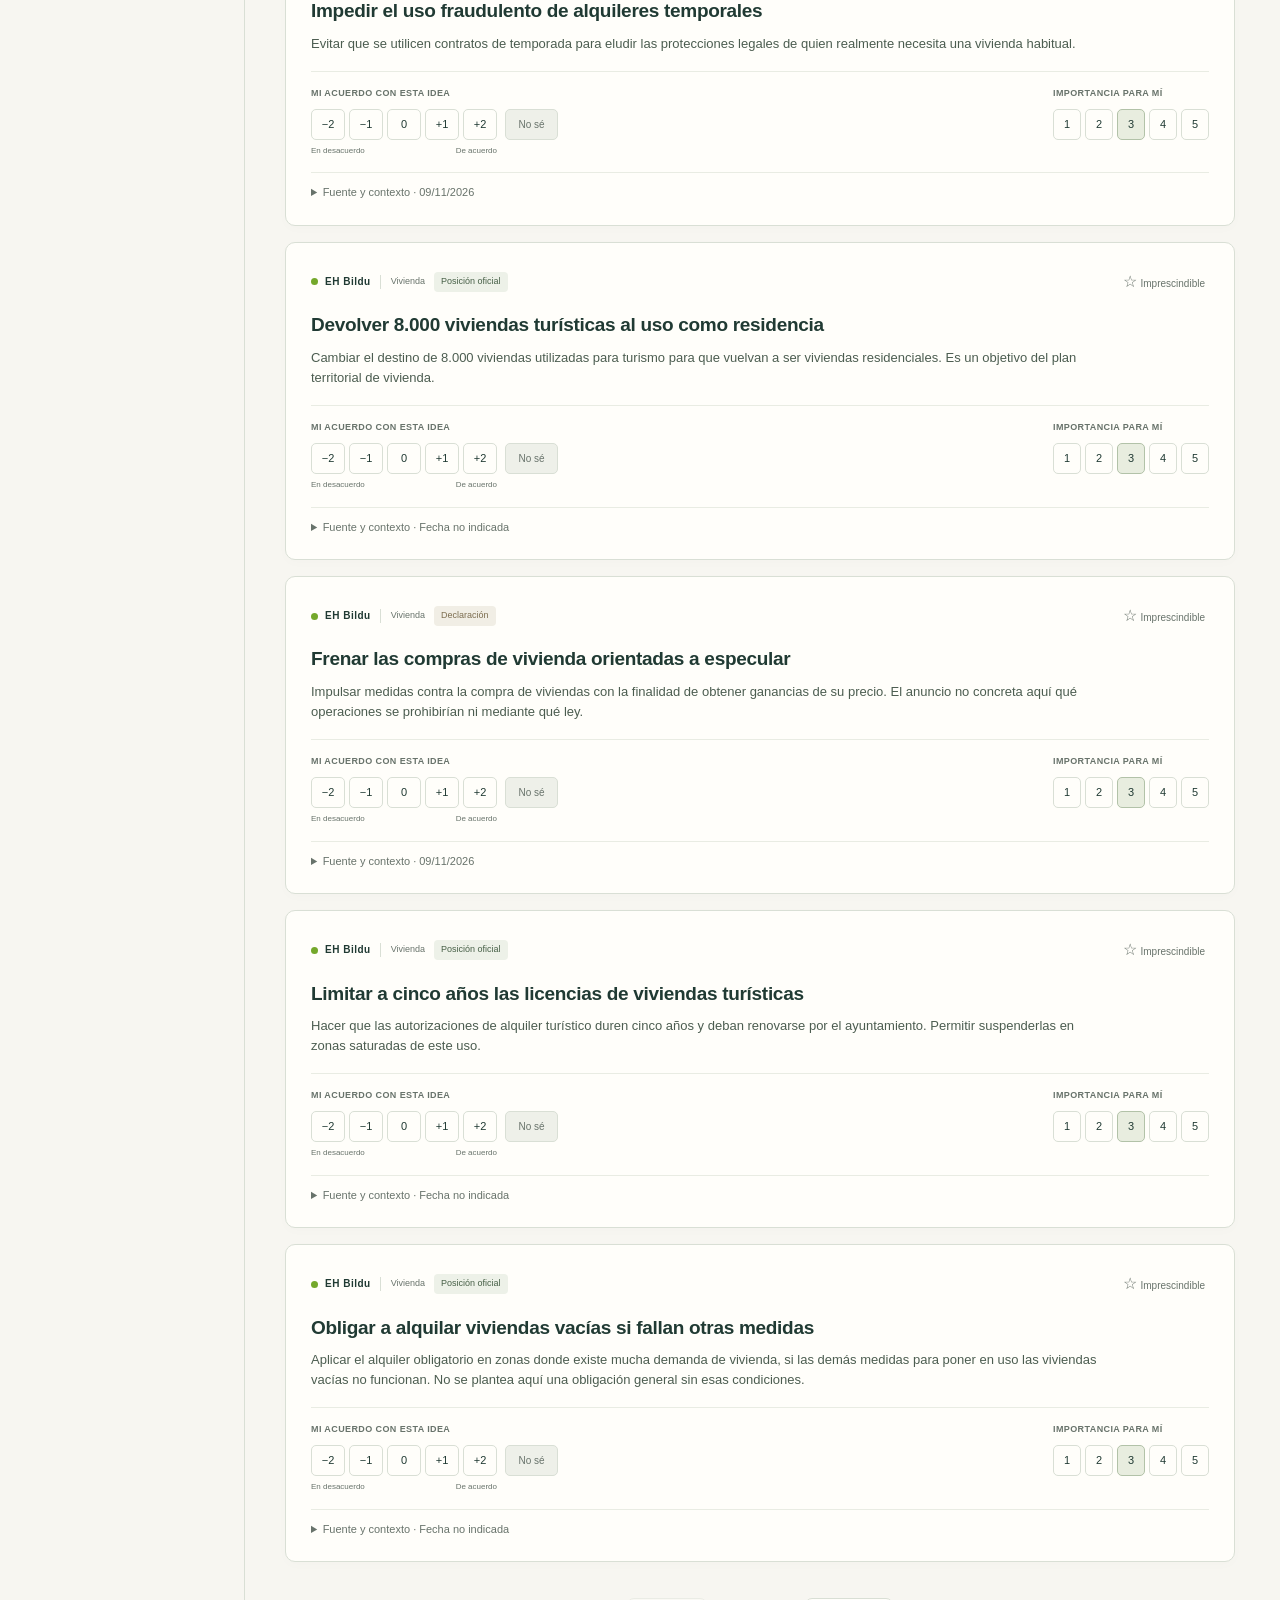
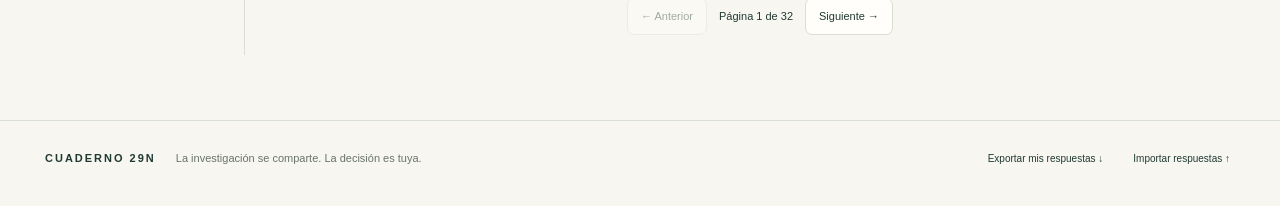
==== commit e6ed0a47: "Rewrite all proposal cards in plain Spanish while preserving saved ratings" ====
--- a/index.html
+++ b/index.html
@@ -42,7 +42,7 @@
 <dialog id="help-dialog"><form method="dialog"><button class="dialog-close" aria-label="Cerrar">×</button><div class="eyebrow">CÓMO USAR TU CUADERNO</div><h2>Dos preguntas distintas.</h2><p><strong>¿Estás de acuerdo?</strong> Valora la propuesta de −2 (muy en desacuerdo) a +2 (muy de acuerdo). El 0 expresa neutralidad o una valoración mixta. «No sé» deja la ficha sin puntuar.</p><p><strong>¿Cuánto te importa?</strong> Elige de 1 a 5. Marca «Imprescindible» si quieres tenerla siempre presente, tanto a favor como en contra. Esa marca no cambia el cálculo.</p><p>Las notas te ayudan a recordar condiciones, dudas y motivos. Abre «Fuente y contexto» para consultar el original.</p><p class="muted">Tus respuestas se guardan en este navegador. Exporta una copia antes de cambiar de equipo, navegador o ubicación del archivo. El HTML compartido no contiene tus respuestas.</p><button class="primary">Empezar a leer</button></form></dialog>
 <dialog id="import-dialog"><div class="eyebrow">RECUPERAR TU CUADERNO</div><h2>Revisar la importación</h2><p id="import-description"></p><p>Se combinarán las respuestas. Cuando una ficha ya tenga una valoración, prevalecerá la del archivo importado. Las demás se conservarán.</p><div class="dialog-actions"><button id="cancel-import">Cancelar</button><button id="confirm-import" class="primary">Importar y combinar</button></div></dialog>
 <div id="toast" class="toast" role="status" aria-live="polite" hidden></div>
-<script id="research-data" type="application/json">{"version":"2026-11-11.1","updated":"2026-11-11","topics":[{"id":"vivienda","name":"Vivienda"},{"id":"economia","name":"Economía e impuestos"},{"id":"empleo","name":"Trabajo y salarios"},{"id":"sanidad","name":"Sanidad y cuidados"},{"id":"educacion","name":"Educación y cultura"},{"id":"pensiones","name":"Pensiones y protección"},{"id":"inmigracion","name":"Inmigración"},{"id":"igualdad","name":"Igualdad y derechos"},{"id":"territorio","name":"Modelo territorial"},{"id":"instituciones","name":"Democracia e instituciones"},{"id":"clima","name":"Clima y energía"},{"id":"exterior","name":"Europa y política exterior"},{"id":"seguridad","name":"Seguridad y justicia"},{"id":"tecnologia","name":"Tecnología y ciencia"},{"id":"rural","name":"Campo, mar y transporte"}],"parties":[{"id":"pp","name":"Partido Popular","short":"PP","color":"#1675C1","description":"Su autodefinición combina liberalismo, democracia cristiana y conservadurismo, con economía social de mercado y unidad española.","ideals":[{"text":"Economía de mercado con iniciativa privada y cohesión social.","sourceIds":["pp-principles"]},{"text":"España soberana, unida y plural; Unión Europea fuerte.","sourceIds":["pp-principles"]},{"text":"Democracia liberal, separación de poderes e igualdad ante la ley.","sourceIds":["pp-principles"]}],"manifesto":{"status":"published_partial_review","title":"La Reconstrucción Nacional","url":"https://www.pp.es/wp-content/uploads/2026/11/LA-RECONSTRUCCION-NACIONAL.pdf","date":"2026-11-10","coverageNote":"Programa completo localizado, pero no extraído íntegramente. Esta selección contrasta resúmenes oficiales de presentación, planes sectoriales y declaraciones. No representa todas sus 249 medidas."},"positions":[{"id":"pp-iva-vivienda","topic":"vivienda","title":"IVA de primera vivienda","summary":"Bajarlo al 4% para menores de 40 años; permitir pagos fraccionados.","kind":"manifesto_2026","sourceIds":["pp-launch"],"locator":"Objetivo 4","date":"2026-11-10","qualification":""},{"id":"pp-irpf-joven","topic":"economia","title":"IRPF juvenil gradual","summary":"Entre 18–35 años: exención el primer año; pagar 25%, 50% y 75% del IRPF correspondiente en los tres siguientes.","kind":"manifesto_2026","sourceIds":["pp-launch"],"locator":"Objetivo 4","date":"2026-11-10","qualification":"No son tipos marginales del IRPF. Los requisitos detallados deben cotejarse con el programa completo."},{"id":"pp-medicos","topic":"sanidad","title":"Refuerzo de atención primaria","summary":"Añadir al menos 4.500 médicos.","kind":"manifesto_2026","sourceIds":["pp-launch"],"locator":"Objetivo 4","date":"2026-11-10","qualification":""},{"id":"pp-constitucional","topic":"instituciones","title":"Acceso al Tribunal Constitucional","summary":"Excluir candidatos con cargos políticos en los cinco años anteriores.","kind":"manifesto_2026","sourceIds":["pp-launch"],"locator":"Objetivo 2","date":"2026-11-10","qualification":""},{"id":"pp-fiscal","topic":"instituciones","title":"Mandato del fiscal general","summary":"Mandato único de cinco años; informe vinculante del CGPJ y cese al ser procesado.","kind":"manifesto_2026","sourceIds":["pp-launch"],"locator":"Objetivo 2","date":"2026-11-10","qualification":""},{"id":"pp-presupuestos","topic":"instituciones","title":"Elecciones por bloqueo presupuestario","summary":"Disolver las Cortes tras una segunda prórroga presupuestaria consecutiva.","kind":"manifesto_2026","sourceIds":["pp-launch"],"locator":"Objetivo 2","date":"2026-11-10","qualification":""},{"id":"pp-licencias","topic":"vivienda","title":"Licencias de construcción","summary":"Resolverlas en tres meses; silencio administrativo positivo.","kind":"manifesto_2026","sourceIds":["pp-launch"],"locator":"Objetivo 4","date":"2026-11-10","qualification":""},{"id":"pp-familia","topic":"economia","title":"Deducción familiar reembolsable","summary":"Unificarla, pagarla mensualmente y actualizar mínimos familiares con inflación.","kind":"manifesto_2026","sourceIds":["pp-launch"],"locator":"Objetivo 4","date":"2026-11-10","qualification":""},{"id":"pp-pau","topic":"educacion","title":"PAU común","summary":"Acordar una prueba común con comunidades y universidades.","kind":"manifesto_2026","sourceIds":["pp-launch"],"locator":"Objetivo 3","date":"2026-11-10","qualification":""},{"id":"pp-presencia","topic":"territorio","title":"Presencia estatal territorial","summary":"Revisar oficinas y plantillas; especial atención a País Vasco, Navarra y Cataluña.","kind":"manifesto_2026","sourceIds":["pp-launch"],"locator":"Objetivo 1","date":"2026-11-10","qualification":""},{"id":"pp-activacion","topic":"empleo","title":"Renta de activación","summary":"Unificar IMV y subsidios en una prestación orientada al empleo, compatible con trabajar desde el primer día.","kind":"statement","sourceIds":["pp-speech"],"locator":"Presentación: renta de activación","date":"2026-11-10","qualification":""},{"id":"pp-absentismo","topic":"empleo","title":"Absentismo fraudulento","summary":"Impulsar un plan para combatirlo.","kind":"statement","sourceIds":["pp-speech"],"locator":"Presentación: empleo","date":"2026-11-10","qualification":""},{"id":"pp-tarjeta","topic":"sanidad","title":"Tarjeta sanitaria interoperable","summary":"Reconocerla en cualquier parte de España.","kind":"statement","sourceIds":["pp-speech"],"locator":"Presentación: ciudadanía común","date":"2026-11-10","qualification":""},{"id":"pp-mercado","topic":"economia","title":"Unidad de mercado","summary":"Permitir crecer a una empresa por España sin solicitar nuevos permisos territoriales.","kind":"statement","sourceIds":["pp-speech"],"locator":"Presentación: ciudadanía común","date":"2026-11-10","qualification":""},{"id":"pp-prestaciones","topic":"inmigracion","title":"Acceso prioritario a prestaciones","summary":"Dar prioridad a quienes contribuyen a sostener el país.","kind":"statement","sourceIds":["pp-speech"],"locator":"Presentación: ciudadanía común","date":"2026-11-10","qualification":"Compromiso de la presentación; desarrollo y criterios concretos pendientes de cotejo con el texto completo."},{"id":"pp-nacionalidad","topic":"inmigracion","title":"Requisitos de nacionalidad","summary":"Exigir vínculo con la lengua y los valores nacionales.","kind":"statement","sourceIds":["pp-speech"],"locator":"Presentación: nacionalidad","date":"2026-11-10","qualification":""},{"id":"pp-irpf-inflacion","topic":"economia","title":"Deflactar el IRPF","summary":"Actualizar la tarifa estatal según inflación.","kind":"official_position","sourceIds":["pp-economy"],"locator":"Punto 1","date":"2026-09-27","qualification":""},{"id":"pp-iva-alimentos","topic":"economia","title":"IVA alimentario cero","summary":"Aplicarlo a alimentos básicos, incluyendo carne, pescado y conservas.","kind":"official_position","sourceIds":["pp-economy"],"locator":"Punto 1","date":"2026-09-27","qualification":""},{"id":"pp-nuclear","topic":"clima","title":"Continuidad nuclear","summary":"Derogar el calendario de cierre y garantizar rentabilidad.","kind":"official_position","sourceIds":["pp-economy"],"locator":"Punto 3","date":"2026-09-27","qualification":""},{"id":"pp-autonomos-iva","topic":"empleo","title":"Franquicia de IVA","summary":"Eximir a autónomos con facturación inferior a 85.000 euros.","kind":"official_position","sourceIds":["pp-economy"],"locator":"Punto 5","date":"2026-09-27","qualification":""},{"id":"pp-autonomos-cuota","topic":"empleo","title":"Cuota inicial de autónomos","summary":"Implantar tarifa cero para nuevos autónomos.","kind":"official_position","sourceIds":["pp-economy"],"locator":"Punto 5","date":"2026-09-27","qualification":""},{"id":"pp-autonomos-padres","topic":"empleo","title":"Cotización tras maternidad y paternidad","summary":"Eximir cuotas durante dos años.","kind":"official_position","sourceIds":["pp-economy"],"locator":"Punto 5","date":"2026-09-27","qualification":""},{"id":"pp-innovacion","topic":"tecnologia","title":"Incentivos a innovación","summary":"Ampliar beneficios fiscales y formación en IA, robótica y biotecnología.","kind":"official_position","sourceIds":["pp-economy"],"locator":"Punto 4","date":"2026-09-27","qualification":""},{"id":"pp-campo","topic":"rural","title":"Sector agroalimentario estratégico","summary":"Menos burocracia, relevo generacional y competencia equivalente frente a terceros países.","kind":"official_position","sourceIds":["pp-economy"],"locator":"Punto 7","date":"2026-09-27","qualification":""},{"id":"pp-agua","topic":"rural","title":"Plan nacional del agua","summary":"Renovar presas y prevenir inundaciones; inversión potencial de 100.000 millones hasta 2035.","kind":"official_position","sourceIds":["pp-economy"],"locator":"Punto 10","date":"2026-09-27","qualification":""},{"id":"pp-alquiler-zonas","topic":"vivienda","title":"Zonas tensionadas","summary":"Eliminar este mecanismo regulatorio del alquiler.","kind":"official_position","sourceIds":["pp-economy"],"locator":"Punto 2","date":"2026-09-27","qualification":""},{"id":"pp-pensiones-ipc","topic":"pensiones","title":"Pensiones públicas vinculadas al IPC","summary":"Garantizar su viabilidad futura y revalorizarlas conforme al IPC.","kind":"statement","sourceIds":["pp-pensions"],"locator":"Compromiso de Feijóo en entrevista","date":"2026-10-13","qualification":""},{"id":"pp-especial","topic":"educacion","title":"Mantener educación especial","summary":"Derogar la disposición adicional cuarta de la LOMLOE y preservar la escolarización en centros específicos.","kind":"official_position","sourceIds":["pp-special-education"],"locator":"Moción: protección de centros de educación especial","date":"2026-04-08","qualification":""},{"id":"pp-eleccion-especial","topic":"educacion","title":"Elección familiar de centro","summary":"Permitir a las familias elegir entre modelos de escolarización adecuados a las necesidades de sus hijos.","kind":"official_position","sourceIds":["pp-special-education"],"locator":"Moción: elección familiar","date":"2026-04-08","qualification":""},{"id":"pp-discapacidad-escolar","topic":"educacion","title":"Escolarización hasta los 21 años","summary":"Ampliar al menos hasta esa edad la escolarización en centros de educación especial.","kind":"official_position","sourceIds":["pp-disability"],"locator":"Enmiendas: educación especial","date":"2026-09-02","qualification":""},{"id":"pp-visados","topic":"inmigracion","title":"Visado por puntos","summary":"Valorar formación, experiencia, idioma e integración; vías por contrato en origen o búsqueda temporal de empleo.","kind":"official_position","sourceIds":["pp-immigration"],"locator":"Propuestas, apartado 2, p. 6","date":"2025-10","qualification":""},{"id":"pp-regularizacion","topic":"inmigracion","title":"Regularización individualizada","summary":"Sustituir regularizaciones generales por un régimen transitorio por puntos que valore trabajo, cotización e integración.","kind":"official_position","sourceIds":["pp-immigration"],"locator":"Propuestas, apartado 2, p. 6","date":"2025-10","qualification":""},{"id":"pp-circular","topic":"inmigracion","title":"Migración temporal y circular","summary":"Contratar para campañas estacionales con controles y retorno al finalizar.","kind":"official_position","sourceIds":["pp-immigration"],"locator":"Propuestas, apartado 2, p. 6","date":"2025-10","qualification":""},{"id":"pp-cupos","topic":"inmigracion","title":"Cuotas por países y sectores","summary":"Vincular los cupos a necesidades laborales y cooperación de origen en retornos y documentación.","kind":"official_position","sourceIds":["pp-immigration"],"locator":"Propuestas, apartado 2, p. 6","date":"2025-10","qualification":""},{"id":"pp-lenguas","topic":"educacion","title":"Castellano y lenguas cooficiales","summary":"Garantizar castellano en toda España y lenguas cooficiales en sus territorios.","kind":"statement","sourceIds":["pp-contract"],"locator":"Educación","date":"2026-10-19","qualification":""},{"id":"pp-alianzas","topic":"exterior","title":"Alianzas europeas y atlánticas","summary":"Reforzar alianzas con Europa y socios históricos, con España como vínculo con Hispanoamérica.","kind":"statement","sourceIds":["pp-contract"],"locator":"Política exterior","date":"2026-10-19","qualification":""},{"id":"pp-auditoria","topic":"instituciones","title":"Auditar gasto estatal","summary":"Revisar gasto y contratos en los primeros cien días.","kind":"official_position","sourceIds":["pp-democracy"],"locator":"Repararemos el Estado","date":"2026-11-11","qualification":""},{"id":"pp-aforamientos","topic":"instituciones","title":"Reducir aforamientos","summary":"Restringirlos y endurecer penas por malversación.","kind":"official_position","sourceIds":["pp-democracy"],"locator":"Regeneraremos la democracia","date":"2026-11-11","qualification":""},{"id":"pp-indultos","topic":"instituciones","title":"Indultos por corrupción","summary":"Impedir indultar a condenados por corrupción.","kind":"official_position","sourceIds":["pp-democracy"],"locator":"Regeneraremos la democracia","date":"2026-11-11","qualification":""},{"id":"pp-riesgo-policias","topic":"seguridad","title":"Policía como profesión de riesgo","summary":"Reconocer esa condición a Policía y Guardia Civil.","kind":"official_position","sourceIds":["pp-democracy"],"locator":"Repararemos el Estado","date":"2026-11-11","qualification":""},{"id":"pp-desalojo","topic":"seguridad","title":"Desalojos por ocupación","summary":"Prometer desalojo en 48 horas y medidas contra la multirreincidencia.","kind":"statement","sourceIds":["pp-tellado"],"locator":"Compromisos de seguridad","date":"2026-11-11","qualification":"La nota no desarrolla el procedimiento ni sus garantías."},{"id":"pp-construccion","topic":"vivienda","title":"Un millón de viviendas","summary":"Promover su construcción en la próxima legislatura con colaboración entre administraciones.","kind":"statement","sourceIds":["pp-tellado"],"locator":"Pacto de Estado en vivienda","date":"2026-11-11","qualification":""},{"id":"pp-infraestructuras","topic":"economia","title":"Inversión en infraestructuras","summary":"Movilizar unos 300.000 millones de euros en quince años.","kind":"statement","sourceIds":["pp-tellado"],"locator":"Plan de infraestructuras","date":"2026-11-11","qualification":"Horizonte superior a una legislatura; inversión estimada, no gasto ya aprobado."},{"id":"pp-memoria","topic":"instituciones","title":"Memoria democrática","summary":"Derogar la Ley de Memoria Democrática.","kind":"statement","sourceIds":["pp-memory"],"locator":"Entrevista Cadena SER","date":"2026-10-23","qualification":""},{"id":"pp-terrorismo-listas","topic":"seguridad","title":"Candidaturas y terrorismo","summary":"Impedir que las listas incluyan personas condenadas por terrorismo.","kind":"statement","sourceIds":["pp-memory"],"locator":"Entrevista Cadena SER","date":"2026-10-23","qualification":""},{"id":"pp-autodeterminacion","topic":"igualdad","title":"Autodeterminación de género","summary":"Cuestionar la autodeterminación recogida en la legislación.","kind":"official_position","sourceIds":["pp-principles"],"locator":"Ponencia política, p. 32 del PDF","date":"2025-07","qualification":"Documento de 2025; no se presenta como redacción del programa 29N."},{"id":"pp-deporte","topic":"igualdad","title":"Categorías deportivas femeninas","summary":"Organizarlas conforme al sexo biológico.","kind":"official_position","sourceIds":["pp-principles"],"locator":"Ponencia política, p. 32 del PDF","date":"2025-07","qualification":""},{"id":"pp-lgtbi-compromiso","topic":"igualdad","title":"Compromiso sobre derechos LGTBI","summary":"De los Santos afirma que no retrocederán y que continuará la lucha contra la violencia machista.","kind":"statement","sourceIds":["pp-rights"],"locator":"Declaración de Jaime de los Santos, 11 de noviembre","date":"2026-11-11","qualification":"Declaración general de Jaime de los Santos; debe leerse junto a las propuestas concretas sobre autodeterminación y deporte."}],"gaps":["Pendiente la lectura y extracción íntegra del PDF del 29N; las fichas no son el programa completo.","Pendiente cotejar financiación, cronograma y condiciones detalladas de las medidas de vivienda y fiscalidad juvenil con el PDF.","No se asigna una postura actual específica sobre aborto, eutanasia o Gaza sin completar su verificación documental."]},{"id":"vox","name":"VOX","short":"VOX","color":"#589A32","description":"Su presentación oficial prioriza la unidad de España, la familia, la defensa de la vida y la reducción del Estado.","ideals":[{"text":"Unidad nacional e igualdad de los españoles.","sourceIds":["vox-principles"]},{"text":"Defensa de la familia y de la vida.","sourceIds":["vox-principles"]},{"text":"Menor tamaño del Estado y menor intervención en la vida privada.","sourceIds":["vox-principles"]}],"manifesto":{"status":"not_verified","title":"Programa completo del 29N no localizado","url":"https://www.voxespana.es/programa/otras-propuestas-de-vox","date":null,"coverageNote":"Se revisan prioridades de octubre de 2026 y el programa económico de 2025, ambos enlazados oficialmente. No se ha verificado un manifiesto completo específico del 29N. El enlace general a programa devolvió 404."},"positions":[{"id":"vox-prioridad","topic":"vivienda","title":"Prioridad nacional","summary":"Preferencia española en vivienda pública y servicios sociales.","kind":"official_position","sourceIds":["vox-recover"],"locator":"p. 3","date":"2026-10","qualification":""},{"id":"vox-imv","topic":"economia","title":"IMV reservado","summary":"Reservarlo a españoles necesitados.","kind":"official_position","sourceIds":["vox-recover"],"locator":"p. 3","date":"2026-10","qualification":""},{"id":"vox-sanidad-irregular","topic":"sanidad","title":"Atención a personas irregulares","summary":"Limitarla a urgencia vital.","kind":"official_position","sourceIds":["vox-recover"],"locator":"p. 3","date":"2026-10","qualification":""},{"id":"vox-alquiler-irregular","topic":"vivienda","title":"Alquiler y situación irregular","summary":"Prohibir arrendar a inmigrantes irregulares.","kind":"official_position","sourceIds":["vox-recover"],"locator":"p. 3","date":"2026-10","qualification":""},{"id":"vox-burka","topic":"igualdad","title":"Burka y niqab","summary":"Prohibirlos en espacios públicos.","kind":"official_position","sourceIds":["vox-recover"],"locator":"p. 3","date":"2026-10","qualification":""},{"id":"vox-regularizacion","topic":"inmigracion","title":"Regularización tras entrada irregular","summary":"Impedirla y prohibir regularizaciones masivas.","kind":"official_position","sourceIds":["vox-recover"],"locator":"p. 5","date":"2026-10","qualification":""},{"id":"vox-expulsion","topic":"inmigracion","title":"Repatriación por irregularidad","summary":"Repatriar a quienes permanezcan irregularmente.","kind":"official_position","sourceIds":["vox-recover"],"locator":"p. 5","date":"2026-10","qualification":""},{"id":"vox-delitos","topic":"seguridad","title":"Expulsión por delincuencia","summary":"Deportar extranjeros por delitos graves o leves reiterados.","kind":"official_position","sourceIds":["vox-recover"],"locator":"p. 5","date":"2026-10","qualification":""},{"id":"vox-subsidios","topic":"inmigracion","title":"Retorno de desempleados extranjeros","summary":"Devolver a extranjeros sin trabajo o dependientes de subsidios.","kind":"official_position","sourceIds":["vox-recover"],"locator":"p. 5","date":"2026-10","qualification":""},{"id":"vox-menores","topic":"inmigracion","title":"Menores no acompañados","summary":"Devolverlos a sus familias.","kind":"official_position","sourceIds":["vox-recover"],"locator":"p. 5","date":"2026-10","qualification":""},{"id":"vox-mercosur","topic":"rural","title":"Acuerdo Mercosur","summary":"Suspenderlo por competencia considerada desigual.","kind":"official_position","sourceIds":["vox-recover"],"locator":"p. 4","date":"2026-10","qualification":""},{"id":"vox-cuencas","topic":"rural","title":"Interconexión de cuencas","summary":"Conectar cuencas y modernizar regadíos.","kind":"official_position","sourceIds":["vox-recover"],"locator":"p. 4","date":"2026-10","qualification":""},{"id":"vox-listas-espera","topic":"sanidad","title":"Listas de espera","summary":"Plan nacional y tarjeta sanitaria única.","kind":"official_position","sourceIds":["vox-recover"],"locator":"p. 3","date":"2026-10","qualification":""},{"id":"vox-ia","topic":"tecnologia","title":"Inteligencia artificial","summary":"Impulsar la participación española en su desarrollo.","kind":"official_position","sourceIds":["vox-recover"],"locator":"p. 4","date":"2026-10","qualification":""},{"id":"vox-remesas","topic":"economia","title":"Remesas al extranjero","summary":"Crear un gravamen sobre ellas.","kind":"official_position","sourceIds":["vox-recover"],"locator":"p. 3","date":"2026-10","qualification":""},{"id":"vox-pensiones-mixtas","topic":"pensiones","title":"Pensiones mixtas","summary":"Transitar a reparto y capitalización mediante un fondo público.","kind":"official_position","sourceIds":["vox-economy"],"locator":"p. 38","date":"2025-10-02","qualification":"Documento económico de 2025, todavía enlazado oficialmente; no manifiesto completo del 29N."},{"id":"vox-ahorro-jubilacion","topic":"pensiones","title":"Ahorro para jubilación","summary":"Eximirlo fiscalmente sin límite si se cobra tras jubilarse.","kind":"official_position","sourceIds":["vox-economy"],"locator":"p. 38","date":"2025-10-02","qualification":""},{"id":"vox-derogar-normas","topic":"instituciones","title":"Reducción normativa","summary":"Derogar tres normas por cada nueva.","kind":"official_position","sourceIds":["vox-economy"],"locator":"p. 35","date":"2025-10-02","qualification":""},{"id":"vox-recentralizar","topic":"territorio","title":"Eliminar el Estado autonómico","summary":"Recuperar competencias sanitarias y educativas como objetivo final.","kind":"official_position","sourceIds":["vox-economy"],"locator":"p. 39","date":"2025-10-02","qualification":""},{"id":"vox-paris","topic":"clima","title":"Acuerdo de París","summary":"Retirar la adhesión española y abandonar el Pacto Verde.","kind":"official_position","sourceIds":["vox-economy"],"locator":"pp. 40–41","date":"2025-10-02","qualification":""},{"id":"vox-alquiler-regulacion","topic":"vivienda","title":"Regulación de alquileres","summary":"Derogar medidas intervencionistas.","kind":"official_position","sourceIds":["vox-economy"],"locator":"p. 45","date":"2025-10-02","qualification":""},{"id":"vox-ahorro-pension-vivienda","topic":"vivienda","title":"Pensión para comprar vivienda","summary":"Permitir anticipar parte de la pensión futura a jóvenes compradores.","kind":"official_position","sourceIds":["vox-economy"],"locator":"p. 47","date":"2025-10-02","qualification":""},{"id":"vox-subvenciones","topic":"instituciones","title":"Financiación de organizaciones","summary":"Suprimir subvenciones a partidos, sindicatos y patronales.","kind":"official_position","sourceIds":["vox-economy"],"locator":"p. 39","date":"2025-10-02","qualification":""},{"id":"vox-datos-administracion","topic":"tecnologia","title":"Datos administrativos únicos","summary":"Evitar volver a pedir información ya aportada.","kind":"official_position","sourceIds":["vox-economy"],"locator":"p. 36","date":"2025-10-02","qualification":""},{"id":"vox-presupuesto-cero","topic":"economia","title":"Presupuestos desde cero","summary":"Revisar cada gasto para reducir gasto y déficit.","kind":"official_position","sourceIds":["vox-economy"],"locator":"p. 39","date":"2025-10-02","qualification":""},{"id":"vox-irpf","topic":"economia","title":"IRPF con dos tipos","summary":"Mínimo exento de 22.000 euros; 15% hasta 70.000 y 25% por encima.","kind":"official_position","sourceIds":["vox-tax-pnl"],"locator":"Proposición no de ley, punto 2","date":"2026-02-13","qualification":"Propuesta parlamentaria, no normativa vigente."},{"id":"vox-irpf-hijos","topic":"economia","title":"Rebaja fiscal por hijos","summary":"Restar cuatro puntos porcentuales al tipo aplicable por cada descendiente.","kind":"official_position","sourceIds":["vox-tax-pnl"],"locator":"Proposición no de ley, punto 2","date":"2026-02-13","qualification":"Propuesta parlamentaria, no normativa vigente."},{"id":"vox-iva-general","topic":"economia","title":"Reducir tipos de IVA","summary":"General del 21% al 18%; reducido del 10% al 8%.","kind":"official_position","sourceIds":["vox-tax-pnl"],"locator":"Proposición no de ley, punto 1","date":"2026-02-13","qualification":"Propuesta parlamentaria, no normativa vigente."},{"id":"vox-iva-alimentos","topic":"economia","title":"IVA de alimentos básicos","summary":"Tipo cero permanente, incluyendo carnes, pescados, aceites y pastas.","kind":"official_position","sourceIds":["vox-tax-pnl"],"locator":"Proposición no de ley, punto 1","date":"2026-02-13","qualification":"Propuesta parlamentaria, no normativa vigente."},{"id":"vox-iva-suministros","topic":"economia","title":"IVA de suministros domésticos","summary":"Aplicar el 4% a luz, gas y agua.","kind":"official_position","sourceIds":["vox-tax-pnl"],"locator":"Proposición no de ley, punto 1","date":"2026-02-13","qualification":"Propuesta parlamentaria, no normativa vigente."},{"id":"vox-cuota-autonomos","topic":"empleo","title":"Autónomos con ingresos bajos","summary":"Bonificar íntegramente la cuota si sus ingresos son inferiores al SMI.","kind":"official_position","sourceIds":["vox-audit"],"locator":"Propuestas defendidas en el Congreso","date":"2026-06-04","qualification":""},{"id":"vox-auditoria","topic":"instituciones","title":"Auditoría integral del gasto","summary":"Examinar el gasto público para identificar partidas prescindibles.","kind":"official_position","sourceIds":["vox-audit"],"locator":"Petición de auditoría","date":"2026-06-04","qualification":""},{"id":"vox-impuestos-casa","topic":"vivienda","title":"Primera vivienda sin impuestos","summary":"José María Llanos propone suprimir todos los impuestos de la primera vivienda.","kind":"statement","sourceIds":["vox-housing"],"locator":"Declaraciones de José María Llanos","date":"2026-09-30","qualification":"Atribución autonómica valenciana; no equivale a un programa estatal completo."},{"id":"vox-suelo","topic":"vivienda","title":"Liberalizar suelo","summary":"Llanos propone ampliar suelo para vivienda libre y pública y reducir trámites.","kind":"statement","sourceIds":["vox-housing"],"locator":"Declaraciones de José María Llanos","date":"2026-09-30","qualification":"Declaración de portavoz autonómico."},{"id":"vox-educacion-lengua","topic":"educacion","title":"Oposición a inmersión lingüística","summary":"Cuestionar los modelos de inmersión de Cataluña y País Vasco.","kind":"official_position","sourceIds":["vox-education"],"locator":"Intervención de Joaquín Robles","date":"2026-06-18","qualification":""},{"id":"vox-educacion-eleccion","topic":"educacion","title":"Libertad de elección educativa","summary":"Reformar la enseñanza según mérito, elección familiar e igualdad de oportunidades.","kind":"official_position","sourceIds":["vox-education"],"locator":"Posición ante proyecto de ley educativo","date":"2026-06-18","qualification":""},{"id":"vox-cupo-trans","topic":"igualdad","title":"Cupo laboral trans","summary":"Rechazar la propuesta de reservar un cupo específico en empleo público.","kind":"record","sourceIds":["vox-trans-quota"],"locator":"Comisión de Igualdad; PNL de Podemos","date":"2026-06-16","qualification":"Voto NO comunicado por VOX; pendiente cotejo con acta oficial de la comisión."},{"id":"vox-aborto-constitucion","topic":"igualdad","title":"Blindaje constitucional del aborto","summary":"Oponerse a incorporarlo mediante reforma del artículo 43.","kind":"official_position","sourceIds":["vox-abortion"],"locator":"Enmienda a la totalidad defendida por Joaquín Robles","date":"2026-04-30","qualification":"Registra la postura de VOX, no una valoración jurídica sobre la reforma."},{"id":"vox-misiones","topic":"exterior","title":"Control de misiones militares","summary":"Exigir autorización parlamentaria y desglose del gasto de los despliegues.","kind":"official_position","sourceIds":["vox-defence"],"locator":"Comisión de Defensa","date":"2026-01-26","qualification":""},{"id":"vox-israel","topic":"exterior","title":"Cooperación militar con Israel","summary":"Asarta defiende mantener la cooperación estratégica y tecnológica y critica cancelar contratos.","kind":"statement","sourceIds":["vox-israel"],"locator":"Apartado sobre política hacia Israel","date":"2026-10-21","qualification":""},{"id":"vox-nuclear","topic":"clima","title":"Nuclear y redes eléctricas","summary":"Figaredo defiende energía nuclear e inversión en redes para asegurar suministro industrial.","kind":"statement","sourceIds":["vox-energy"],"locator":"Interpelación a la ministra de Transición Ecológica","date":"2026-03-18","qualification":""},{"id":"vox-sanidad-coordinada","topic":"sanidad","title":"Coordinación sanitaria nacional","summary":"El candidato en Castilla y León propone un sistema coordinado que iguale el acceso territorial.","kind":"statement","sourceIds":["vox-health"],"locator":"Propuesta del candidato autonómico","date":"2026-03-12","qualification":"Declaración autonómica, no nuevo programa general."}],"gaps":["Falta localizar y verificar un programa electoral integral específico del 29N.","El documento económico de 2025 sigue enlazado, pero sus propuestas deben cotejarse con el futuro texto electoral.","No se ha completado el examen de todas las votaciones parlamentarias ni una evaluación independiente de costes.","Pendientes medidas concretas actuales sobre salud mental, listas de espera educativas, universidad e investigación."]},{"id":"psoe","name":"Partido Socialista Obrero Español","short":"PSOE","color":"#cc2940","description":"Formación socialdemócrata de ámbito estatal; aquí se recogen sus posiciones federales.","ideals":[{"text":"Redistribución y servicios públicos universales.","sourceIds":["psoe-congreso2024"]},{"text":"Igualdad feminista, diversidad y transición ecológica.","sourceIds":["psoe-congreso2024"]},{"text":"Integración europea y cooperación multilateral.","sourceIds":["psoe-congreso2024"]}],"manifesto":{"status":"not_located","title":"Programa completo 29N no localizado","url":"https://www.psoe.es/","date":null,"coverageNote":"No se ha localizado un programa íntegro de las generales 2026 en las fuentes oficiales revisadas a 11/11. Selección de anuncios de campaña, posiciones oficiales y resolución federal de 2024. No equivale a inventario completo."},"positions":[{"id":"psoe-001","topic":"vivienda","title":"Vivienda protegida","summary":"Sánchez plantea alcanzar un 6 % de vivienda protegida en 2030.","kind":"statement","sourceIds":["psoe-ponferrada"],"locator":"Intervención, párrafo de objetivos para 2030","date":"2026-10-11","qualification":"El anuncio no precisa aquí calendario presupuestario ni instrumento de ejecución."},{"id":"psoe-002","topic":"clima","title":"Electricidad renovable","summary":"Sánchez fija como objetivo un 80 % de generación eléctrica renovable en 2030.","kind":"statement","sourceIds":["psoe-ponferrada"],"locator":"Párrafo final de objetivos 2030","date":"2026-10-11","qualification":"Cifra de este discurso; no sustituye las metas de otros planes energéticos."},{"id":"psoe-003","topic":"igualdad","title":"Paridad en el poder","summary":"Aspira a que las mujeres ocupen el 50 % del poder económico e institucional en 2030.","kind":"statement","sourceIds":["psoe-ponferrada"],"locator":"Objetivos para 2030","date":"2026-10-11","qualification":"Objetivo general; la nota no especifica nuevas cuotas o sanciones."},{"id":"psoe-004","topic":"empleo","title":"Subidas anuales del SMI","summary":"Sánchez se compromete a seguir elevando el salario mínimo cada año de gobierno.","kind":"statement","sourceIds":["psoe-valencia"],"locator":"Intervención: salario mínimo","date":"2026-11-07","qualification":"No concreta aquí la cuantía anual."},{"id":"psoe-005","topic":"sanidad","title":"Reforzar la sanidad pública","summary":"Defiende ampliar los servicios sanitarios públicos.","kind":"statement","sourceIds":["psoe-valencia"],"locator":"Intervención: servicios públicos","date":"2026-11-07","qualification":"Orientación general, sin dotación ni objetivos asistenciales en esta nota."},{"id":"psoe-006","topic":"educacion","title":"Educación pública","summary":"Propone fortalecer la educación pública.","kind":"statement","sourceIds":["psoe-valencia"],"locator":"Intervención: servicios públicos","date":"2026-11-07","qualification":"No concreta aquí ratios, plazas o financiación."},{"id":"psoe-007","topic":"pensiones","title":"Sistema de dependencia","summary":"Defiende reforzar la atención a la dependencia.","kind":"statement","sourceIds":["psoe-valencia"],"locator":"Intervención: dependencia","date":"2026-11-07","qualification":"Se clasifica con pensiones y cuidados; no es una nueva prestación detallada."},{"id":"psoe-008","topic":"igualdad","title":"Aborto en la Constitución","summary":"Promete una reforma constitucional que proteja el derecho al aborto.","kind":"statement","sourceIds":["psoe-granada"],"locator":"Anuncio inicial","date":"2026-10-24","qualification":"Requeriría tramitar la reforma constitucional; no se presenta como norma ya aprobada."},{"id":"psoe-009","topic":"sanidad","title":"Muerte digna","summary":"Sánchez se compromete a mantener el derecho a una muerte digna.","kind":"statement","sourceIds":["psoe-granada"],"locator":"Primeros párrafos","date":"2026-10-24","qualification":"La nota lo presenta como defensa de un derecho existente."},{"id":"psoe-010","topic":"pensiones","title":"Pensiones vinculadas al IPC","summary":"Propone garantizar constitucionalmente las pensiones y su actualización conforme al IPC.","kind":"statement","sourceIds":["psoe-pensiones"],"locator":"Anuncio de Gijón","date":null,"qualification":"Compromiso condicionado a una nueva legislatura y reforma constitucional."},{"id":"psoe-011","topic":"empleo","title":"Objetivo de desempleo","summary":"Sánchez plantea alcanzar una tasa de paro del 8 %.","kind":"statement","sourceIds":["psoe-pensiones"],"locator":"Compromisos para los siguientes cuatro años","date":null,"qualification":"Objetivo, no resultado garantizado ni medida de contratación concreta."},{"id":"psoe-012","topic":"exterior","title":"Reconocimiento de Palestina","summary":"Sánchez reafirma la defensa del reconocimiento del Estado palestino.","kind":"statement","sourceIds":["psoe-pensiones"],"locator":"Balance de política exterior","date":null,"qualification":"La nota reivindica una decisión anterior; no anuncia un reconocimiento nuevo."},{"id":"psoe-013","topic":"territorio","title":"Más financiación autonómica","summary":"Defiende una reforma con unos 21.000 millones adicionales y 3.000 millones más para el fondo de solidaridad.","kind":"official_position","sourceIds":["psoe-financiacion"],"locator":"Descripción del modelo","date":null,"qualification":"Cifras del PSOE. Propuesta sujeta a negociación y aprobación parlamentaria."},{"id":"psoe-014","topic":"inmigracion","title":"Regularización extraordinaria","summary":"Defiende regularizar a residentes previos a enero de 2026, con cinco meses continuados y sin antecedentes penales.","kind":"official_position","sourceIds":["psoe-regularizacion"],"locator":"Condiciones del real decreto","date":null,"qualification":"Se evalúa su apoyo político; no es una guía para solicitar permisos."},{"id":"psoe-015","topic":"inmigracion","title":"Integración y títulos","summary":"Apoya el Plan de Integración 2026–2030, incluida inserción laboral y homologación de títulos.","kind":"official_position","sourceIds":["psoe-integracion"],"locator":"Párrafo final","date":"2026-07-15","qualification":"Anuncio de la ministra y dirigente socialista; no programa 29N."},{"id":"psoe-016","topic":"tecnologia","title":"Ayudas digitales para pymes","summary":"Propone estudiar prorrogar Kit Digital y Kit Consulting desde 2026.","kind":"official_position","sourceIds":["psoe-ia"],"locator":"Qué se propone, punto 1","date":"2025-10-17","qualification":"Iniciativa parlamentaria previa a la campaña; no aprobación acreditada."},{"id":"psoe-017","topic":"tecnologia","title":"Asesoramiento público sobre IA","summary":"Plantea incorporar especialistas en IA a las oficinas Acelera Pyme.","kind":"official_position","sourceIds":["psoe-ia"],"locator":"Qué se propone, punto 2","date":"2025-10-17","qualification":"Proposición no de ley."},{"id":"psoe-018","topic":"educacion","title":"FP en inteligencia artificial","summary":"Propone ampliar las plazas públicas de FP en IA, nube y análisis de datos, con las comunidades.","kind":"official_position","sourceIds":["psoe-ia"],"locator":"Qué se propone, punto 3","date":"2025-10-17","qualification":"Proposición no de ley."},{"id":"psoe-019","topic":"tecnologia","title":"IA y derechos fundamentales","summary":"Propone materiales públicos para evaluar riesgos de IA y su impacto en derechos fundamentales.","kind":"official_position","sourceIds":["psoe-ia"],"locator":"Qué se propone, punto 5","date":"2025-10-17","qualification":"Proposición no de ley."},{"id":"psoe-020","topic":"rural","title":"Transporte a demanda","summary":"Propone extender el transporte a demanda en zonas despobladas para acceder a servicios esenciales.","kind":"official_position","sourceIds":["psoe-rural"],"locator":"Primera moción","date":"2026-03-24","qualification":"Moción anunciada; no se atribuye aquí un resultado de votación."},{"id":"psoe-021","topic":"rural","title":"Servicios para fijar población","summary":"Propone combinar vivienda, conectividad, servicios públicos, empleo y conciliación para atraer y mantener familias rurales.","kind":"official_position","sourceIds":["psoe-rural"],"locator":"Segunda moción","date":"2026-03-24","qualification":"Paquete general sin cuantías en la nota."},{"id":"psoe-022","topic":"rural","title":"Transición agraria financiada","summary":"Defiende acompañamiento técnico y financiación para adaptar explotaciones a la transición ecológica.","kind":"official_position","sourceIds":["psoe-agricultura"],"locator":"Propuesta sobre transición justa","date":"2026-06-12","qualification":"Se presenta como iniciativa, no como financiación concedida."},{"id":"psoe-023","topic":"rural","title":"Precios y costes agrarios","summary":"Propone que los costes de producción sean la base de negociación de los contratos del sector primario.","kind":"official_position","sourceIds":["psoe-agricultura"],"locator":"Protección del productor","date":"2026-06-12","qualification":"La nota no especifica un precio mínimo universal."},{"id":"psoe-024","topic":"exterior","title":"Permanencia en la OTAN","summary":"Sánchez defiende el compromiso con la OTAN y una alianza más europea.","kind":"statement","sourceIds":["psoe-otanactividad"],"locator":"Declaraciones en Ankara","date":"2026-07-08","qualification":"Posición del presidente del Gobierno, no capítulo de programa electoral."},{"id":"psoe-025","topic":"exterior","title":"Gasto en defensa","summary":"Sánchez defiende el esfuerzo del 2 % del PIB en defensa en 2026.","kind":"statement","sourceIds":["psoe-otan"],"locator":"Respuestas sobre inversión","date":"2026-07-08","qualification":"Dato y posición declarados en julio; no promesa de porcentaje para toda la legislatura."},{"id":"psoe-026","topic":"exterior","title":"Apoyo a Ucrania","summary":"Defiende continuar apoyando a Ucrania y la cooperación militar con aliados.","kind":"statement","sourceIds":["psoe-otanactividad"],"locator":"Apoyo a Ucrania","date":"2026-07-08","qualification":"Declaración de política gubernamental previa al 29N."},{"id":"psoe-027","topic":"empleo","title":"Jornada de 36 horas","summary":"Objetivo medio para 2030, sin reducción salarial.","kind":"official_position","sourceIds":["psoe-congreso2024"],"locator":"p. 40","date":"2024-12-01","qualification":"Resolución federal de 2024; no se atribuye al programa 29N."},{"id":"psoe-028","topic":"empleo","title":"Beneficios compartidos","summary":"Obligar a grandes empresas a compartir beneficios y gestión con trabajadores.","kind":"official_position","sourceIds":["psoe-congreso2024"],"locator":"p. 11","date":"2024-12-01","qualification":"Resolución federal de 2024; no se atribuye al programa 29N."},{"id":"psoe-029","topic":"economia","title":"IRPF de rentas altas","summary":"Tipo marginal mínimo del 50 % desde 300.000 euros anuales.","kind":"official_position","sourceIds":["psoe-congreso2024"],"locator":"p. 13","date":"2024-12-01","qualification":"Resolución federal de 2024; no se atribuye al programa 29N."},{"id":"psoe-030","topic":"empleo","title":"SMI constitucional","summary":"Garantizar constitucionalmente un SMI superior al 60 % del salario medio.","kind":"official_position","sourceIds":["psoe-congreso2024"],"locator":"p. 11","date":"2024-12-01","qualification":"Resolución federal de 2024; no se atribuye al programa 29N."},{"id":"psoe-031","topic":"instituciones","title":"Participación ciudadana","summary":"Crear un escaño ciudadano sin voto en ambas cámaras.","kind":"official_position","sourceIds":["psoe-congreso2024"],"locator":"p. 11","date":"2024-12-01","qualification":"Resolución federal de 2024; no se atribuye al programa 29N."},{"id":"psoe-032","topic":"educacion","title":"Formación dual","summary":"Extender progresivamente la formación dual a universidad y FP.","kind":"official_position","sourceIds":["psoe-congreso2024"],"locator":"p. 12","date":"2024-12-01","qualification":"Resolución federal de 2024; no se atribuye al programa 29N."},{"id":"psoe-033","topic":"vivienda","title":"Conversión turística","summary":"Prohibir convertir residencias en alquiler turístico o temporal en zonas de alta demanda.","kind":"official_position","sourceIds":["psoe-congreso2024"],"locator":"p. 12","date":"2024-12-01","qualification":"Resolución federal de 2024; no se atribuye al programa 29N."},{"id":"psoe-034","topic":"economia","title":"Prestaciones integradas","summary":"Integrar prestaciones no contributivas en una ayuda única para simplificar trámites.","kind":"official_position","sourceIds":["psoe-congreso2024"],"locator":"p. 12","date":"2024-12-01","qualification":"Resolución federal de 2024; no se atribuye al programa 29N."},{"id":"psoe-035","topic":"clima","title":"Adaptación climática","summary":"Crear un fondo de resiliencia para personas y territorios vulnerables.","kind":"official_position","sourceIds":["psoe-congreso2024"],"locator":"p. 13","date":"2024-12-01","qualification":"Resolución federal de 2024; no se atribuye al programa 29N."}],"gaps":[{"topic":"seguridad","note":"No se ha incorporado una posición suficientemente verificada para este tema en la selección revisada. No significa ausencia de postura ni desacuerdo."},{"topic":"programa_completo","note":"Programa íntegro de las generales 2026 no localizado al cierre de investigación del 11/11; no se puede afirmar cobertura completa de sus propuestas."},{"topic":"economia","note":"No se ha incorporado una memoria económica integral del 29N ni comprobado la financiación de cada anuncio."}],"coverage":{"cutoff":"2026-11-11","scope":"selección temática verificada, no inventario exhaustivo","topicsWithEntries":14,"topicsTotal":15,"positions":35}},{"id":"frente-amplio","name":"Frente Amplio","short":"Frente Amplio","color":"#d76830","description":"Coalición de izquierdas de 2026. Se distinguen sus anuncios conjuntos de las posiciones de integrantes como Movimiento Sumar e IU.","ideals":[{"text":"Redistribución mediante fiscalidad y vivienda pública.","sourceIds":["fa-impuestos","fa-vivienda"]},{"text":"Trabajo decente, ecologismo, feminismo y reconocimiento plurinacional en Movimiento Sumar.","sourceIds":["sumar-principios"]},{"text":"Voluntad de reeditar un gobierno de coalición progresista.","sourceIds":["fa-constitucion"]}],"manifesto":{"status":"not_located","title":"Avances oficiales de campaña; programa completo no localizado","url":"https://frenteamplio.info/","date":null,"coverageNote":"Revisadas las notas oficiales de campaña disponibles hasta 11/11 y documentos de integrantes. Los anuncios no constituyen el programa completo. Las posiciones de Sumar/IU están atribuidas expresamente y no se presumen acordadas por toda la coalición."},"positions":[{"id":"frente-amplio-001","topic":"vivienda","title":"Expropiación a grandes empresas","summary":"Propone expropiar vivienda corporativa por fases: propietarios de más de 1.000, después 700 y después 50 inmuebles.","kind":"official_position","sourceIds":["fa-vivienda"],"locator":"Expropiación por fases","date":"2026-11-06","qualification":"Excluye a propietarios familiares. La nota no concreta aquí justiprecios ni presupuesto de expropiación."},{"id":"frente-amplio-002","topic":"vivienda","title":"Activos de SAREB","summary":"Propone integrar obligatoriamente sus fincas urbanas y suelos residenciales en el parque público.","kind":"official_position","sourceIds":["fa-vivienda"],"locator":"La SAREB, al parque público","date":"2026-11-06","qualification":"Propuesta de adscripción de activos, no cifra de viviendas ya disponibles."},{"id":"frente-amplio-003","topic":"economia","title":"Impuesto sobre grandes patrimonios","summary":"Propone un 2 % sobre patrimonio neto superior a un millón y un 3 % desde 50 millones.","kind":"official_position","sourceIds":["fa-impuestos"],"locator":"Tasar las grandes fortunas","date":"2026-11-05","qualification":"Descontaría lo abonado por Patrimonio y Grandes Fortunas. No grava salarios ni pensiones como tales."},{"id":"frente-amplio-004","topic":"economia","title":"Tributación de grandes empresas","summary":"Propone elevar el tipo efectivo de grandes empresas y banca revisando desgravaciones.","kind":"official_position","sourceIds":["fa-impuestos"],"locator":"Impuesto a la banca","date":"2026-11-05","qualification":"La recaudación conjunta anunciada para tres impuestos es una estimación de la coalición."},{"id":"frente-amplio-005","topic":"vivienda","title":"Impuesto a la acumulación","summary":"Plantea gravar al 10 % el valor de viviendas de empresas desde la primera y de particulares desde la cuarta.","kind":"official_position","sourceIds":["fa-impuestos"],"locator":"Impuesto a la acumulación de vivienda","date":"2026-11-05","qualification":"Umbral conjunto: 800.000 euros. Excepción: alquiler asequible y estable. La reducción de alquileres anunciada es una previsión del partido."},{"id":"frente-amplio-006","topic":"pensiones","title":"Pensión mínima igual al SMI","summary":"Propone que ninguna pensión sea inferior al salario mínimo.","kind":"official_position","sourceIds":["fa-pensiones"],"locator":"Salario mínimo = pensión mínima","date":"2026-10-24","qualification":"Estima unos 10.000 millones anuales; propone más imposición sobre empresas y grandes patrimonios."},{"id":"frente-amplio-007","topic":"pensiones","title":"Jubilación a los 65","summary":"Propone recuperar de forma efectiva la jubilación a los 65 años.","kind":"official_position","sourceIds":["fa-pensiones"],"locator":"Jubilación a los 65","date":"2026-10-24","qualification":"Estima otros 10.000 millones anuales; la nota no detalla todas las condiciones contributivas."},{"id":"frente-amplio-008","topic":"pensiones","title":"Cotizaciones máximas","summary":"Propone eliminar progresivamente el tope de cotización para financiar pensiones.","kind":"official_position","sourceIds":["fa-pensiones"],"locator":"Cómo se paga","date":"2026-10-24","qualification":"Estimación del partido: 7.000–8.500 millones anuales. No evaluación independiente."},{"id":"frente-amplio-009","topic":"pensiones","title":"Empresas automatizadas","summary":"Propone una aportación de empresas más automatizadas al Mecanismo de Equidad Intergeneracional.","kind":"official_position","sourceIds":["fa-pensiones"],"locator":"Cómo se paga","date":"2026-10-24","qualification":"El partido estima 3.000–4.000 millones; no desarrolla aquí la base ni el tipo."},{"id":"frente-amplio-010","topic":"territorio","title":"Unificar Renfe y Adif","summary":"Propone un gran operador público integrado de trenes e infraestructuras.","kind":"official_position","sourceIds":["fa-tren"],"locator":"Primera propuesta","date":"2026-11-02","qualification":"Parte de su propuesta de Pacto de Estado por el Tren."},{"id":"frente-amplio-011","topic":"seguridad","title":"Mantenimiento ferroviario","summary":"Propone aumentar inversión y personal de mantenimiento para reforzar la seguridad del ferrocarril.","kind":"official_position","sourceIds":["fa-tren"],"locator":"Segunda propuesta","date":"2026-11-02","qualification":"No concreta una dotación total ni plantea detener los grandes proyectos pendientes."},{"id":"frente-amplio-012","topic":"territorio","title":"Refuerzo de cercanías","summary":"Propone más fiabilidad, frecuencia y seguridad en cercanías, además de alta velocidad.","kind":"official_position","sourceIds":["fa-tren"],"locator":"Párrafo sobre cercanías","date":"2026-11-02","qualification":"Sin metas de frecuencia en la nota."},{"id":"frente-amplio-013","topic":"clima","title":"Fondos aeroportuarios al tren","summary":"Propone trasladar inmediatamente a la red ferroviaria los casi 13.000 millones del plan aeroportuario DORA.","kind":"official_position","sourceIds":["fa-tren"],"locator":"Propuesta final","date":"2026-11-02","qualification":"Cantidad y reasignación planteadas por la coalición."},{"id":"frente-amplio-014","topic":"tecnologia","title":"IA en campaña","summary":"Colau propone un pacto contra la suplantación de identidad y los contenidos vejatorios generados con IA.","kind":"statement","sourceIds":["fa-ia"],"locator":"Carta a otros candidatos","date":"2026-10-27","qualification":"Compromiso de conducta política; no es un proyecto de ley con sanciones."},{"id":"frente-amplio-015","topic":"vivienda","title":"Protección frente a desahucios","summary":"Sumar defiende protección hasta 2030.","kind":"official_position","sourceIds":["sumar-vivienda"],"locator":"Lista de medidas","date":"2026-09-29","qualification":"Posición de Movimiento Sumar, integrante de la coalición; no se presenta como compromiso conjunto del Frente Amplio. La nota de septiembre acredita apoyo, no la vigencia jurídica actual de esos decretos."},{"id":"frente-amplio-016","topic":"vivienda","title":"Prórroga de alquileres","summary":"Sumar defiende prórrogas de dos años y renovación automática de contratos.","kind":"official_position","sourceIds":["sumar-vivienda"],"locator":"Lista de medidas","date":"2026-09-29","qualification":"Posición de Movimiento Sumar, integrante de la coalición; no se presenta como compromiso conjunto del Frente Amplio. La nota de septiembre acredita apoyo, no la vigencia jurídica actual de esos decretos."},{"id":"frente-amplio-017","topic":"vivienda","title":"Temporada y habitaciones","summary":"Sumar defiende regular los alquileres de temporada y de habitaciones.","kind":"official_position","sourceIds":["sumar-vivienda"],"locator":"Lista de medidas","date":"2026-09-29","qualification":"Posición de Movimiento Sumar, integrante de la coalición; no se presenta como compromiso conjunto del Frente Amplio. La nota de septiembre acredita apoyo, no la vigencia jurídica actual de esos decretos."},{"id":"frente-amplio-018","topic":"vivienda","title":"Compras de fondos","summary":"Sumar defiende prohibir compras de fondos de inversión hasta 2028.","kind":"official_position","sourceIds":["sumar-vivienda"],"locator":"Lista de medidas","date":"2026-09-29","qualification":"Posición de Movimiento Sumar, integrante de la coalición; no se presenta como compromiso conjunto del Frente Amplio. La nota de septiembre acredita apoyo, no la vigencia jurídica actual de esos decretos."},{"id":"frente-amplio-019","topic":"clima","title":"Cierre nuclear","summary":"Sumar rechaza prorrogar Almaraz y prioriza renovables y reconversión industrial territorial.","kind":"official_position","sourceIds":["sumar-almaraz"],"locator":"Titular y síntesis","date":"2026-08-14","qualification":"Posición de Movimiento Sumar, integrante de la coalición; no se presenta como compromiso conjunto del Frente Amplio."},{"id":"frente-amplio-020","topic":"inmigracion","title":"Regularización y documentación","summary":"Sumar apoya la regularización y flexibilizar la acreditación documental de residencia y trabajo.","kind":"official_position","sourceIds":["sumar-migracion"],"locator":"Apartado de medidas incorporadas","date":"2026-04-14","qualification":"Posición de Movimiento Sumar, integrante de la coalición; no se presenta como compromiso conjunto del Frente Amplio."},{"id":"frente-amplio-021","topic":"inmigracion","title":"Personas apátridas","summary":"Sumar pidió incluir a personas apátridas en la regularización; reconoce que no se incorporó.","kind":"official_position","sourceIds":["sumar-migracion"],"locator":"Propuestas no incorporadas","date":"2026-04-14","qualification":"Posición de Movimiento Sumar, integrante de la coalición; no se presenta como compromiso conjunto del Frente Amplio."},{"id":"frente-amplio-022","topic":"instituciones","title":"Puertas giratorias","summary":"Sumar propone diez años de incompatibilidad para expresidentes en empresas de sectores estratégicos.","kind":"official_position","sourceIds":["sumar-expresidentes"],"locator":"Propuesta 1","date":"2026-06-03","qualification":"Posición de Movimiento Sumar, integrante de la coalición; no se presenta como compromiso conjunto del Frente Amplio."},{"id":"frente-amplio-023","topic":"instituciones","title":"Recursos de expresidentes","summary":"Sumar propone retirar medios públicos y pensiones indemnizatorias a expresidentes que opten por actividad privada lucrativa.","kind":"official_position","sourceIds":["sumar-expresidentes"],"locator":"Propuestas 2–4","date":"2026-06-03","qualification":"Posición de Movimiento Sumar, integrante de la coalición; no se presenta como compromiso conjunto del Frente Amplio."},{"id":"frente-amplio-024","topic":"igualdad","title":"Derechos LGTBIQA+","summary":"Sumar defiende los derechos adquiridos y un enfoque antirracista en las políticas LGTBIQA+.","kind":"official_position","sourceIds":["sumar-lgtbi"],"locator":"Manifiesto y síntesis","date":"2026-06-26","qualification":"Posición de Movimiento Sumar, integrante de la coalición; no se presenta como compromiso conjunto del Frente Amplio."},{"id":"frente-amplio-025","topic":"igualdad","title":"Protección constitucional del aborto","summary":"Sumar defiende incorporar el aborto a la Constitución.","kind":"official_position","sourceIds":["sumar-aborto"],"locator":"Posición ante la tramitación","date":"2026-04-30","qualification":"Posición de Movimiento Sumar, integrante de la coalición; no se presenta como compromiso conjunto del Frente Amplio."},{"id":"frente-amplio-026","topic":"igualdad","title":"Escuchar a la infancia","summary":"Sumar defiende garantizar audiencia adaptada a menores afectados por decisiones, sin umbral rígido de edad.","kind":"official_position","sourceIds":["sumar-infancia"],"locator":"Medida 1","date":"2026-05-05","qualification":"Posición de Movimiento Sumar, integrante de la coalición; no se presenta como compromiso conjunto del Frente Amplio."},{"id":"frente-amplio-027","topic":"igualdad","title":"Justicia especializada en infancia","summary":"Sumar defiende turnos de oficio especializados en violencia contra menores y formación de profesionales.","kind":"official_position","sourceIds":["sumar-infancia"],"locator":"Medidas 3–4","date":"2026-05-05","qualification":"Posición de Movimiento Sumar, integrante de la coalición; no se presenta como compromiso conjunto del Frente Amplio."},{"id":"frente-amplio-028","topic":"igualdad","title":"Protección infantil pública","summary":"Sumar propone priorizar gestión pública directa y limitar la externalización de servicios de protección infantil a excepciones.","kind":"official_position","sourceIds":["sumar-infancia"],"locator":"Medida 7","date":"2026-05-05","qualification":"Posición de Movimiento Sumar, integrante de la coalición; no se presenta como compromiso conjunto del Frente Amplio."},{"id":"frente-amplio-029","topic":"exterior","title":"OTAN y acuerdos militares","summary":"El equipo internacional de Sumar propone abandonar la estructura militar de la OTAN y denunciar el Tratado.","kind":"official_position","sourceIds":["sumar-exterior"],"locator":"p. 26 del PDF / p. 25 impresa","date":"2026-06-24","qualification":"Posición de Movimiento Sumar, integrante de la coalición; no se presenta como compromiso conjunto del Frente Amplio."},{"id":"frente-amplio-030","topic":"exterior","title":"Neutralidad y bases","summary":"Propone renegociar acuerdos con EEUU y prohibir tropas extranjeras y armamento nuclear en territorio español.","kind":"official_position","sourceIds":["sumar-exterior"],"locator":"p. 26 del PDF / p. 25 impresa","date":"2026-06-24","qualification":"Posición de Movimiento Sumar, integrante de la coalición; no se presenta como compromiso conjunto del Frente Amplio."},{"id":"frente-amplio-031","topic":"empleo","title":"Menor jornada laboral","summary":"IU reclama reducir la jornada laboral.","kind":"official_position","sourceIds":["iu-huelga"],"locator":"Demandas de la huelga del 11N","date":"2026-11-10","qualification":"Posición de Izquierda Unida, integrante del Frente Amplio. No sustituye al programa conjunto."},{"id":"frente-amplio-032","topic":"empleo","title":"Salarios y SMI","summary":"IU reclama elevar salarios y salario mínimo.","kind":"official_position","sourceIds":["iu-huelga"],"locator":"Demandas de la huelga del 11N","date":"2026-11-10","qualification":"Posición de Izquierda Unida, integrante del Frente Amplio. No sustituye al programa conjunto."},{"id":"frente-amplio-033","topic":"sanidad","title":"Sanidad pública","summary":"IU defiende reforzar la sanidad desde lo público.","kind":"official_position","sourceIds":["iu-huelga"],"locator":"Demandas de la huelga del 11N","date":"2026-11-10","qualification":"Posición de Izquierda Unida, integrante del Frente Amplio. No sustituye al programa conjunto."},{"id":"frente-amplio-034","topic":"educacion","title":"Educación pública","summary":"IU defiende reforzar la educación pública.","kind":"official_position","sourceIds":["iu-huelga"],"locator":"Demandas de la huelga del 11N","date":"2026-11-10","qualification":"Posición de Izquierda Unida, integrante del Frente Amplio. No sustituye al programa conjunto."},{"id":"frente-amplio-035","topic":"economia","title":"Precios básicos y energía","summary":"IU reclama controlar precios de bienes básicos y energía.","kind":"official_position","sourceIds":["iu-huelga"],"locator":"Demandas de la huelga del 11N","date":"2026-11-10","qualification":"Posición de Izquierda Unida, integrante del Frente Amplio. No sustituye al programa conjunto."}],"gaps":[{"topic":"rural","note":"No se ha incorporado una posición suficientemente verificada para este tema en la selección revisada. No significa ausencia de postura ni desacuerdo."},{"topic":"programa_completo","note":"Programa íntegro de las generales 2026 no localizado al cierre de investigación del 11/11; no se puede afirmar cobertura completa de sus propuestas."},{"topic":"seguridad","note":"La entrada de seguridad trata del ferrocarril; falta una política conjunta verificada de policía, justicia penal y seguridad ciudadana."},{"topic":"territorio","note":"Las entradas de territorio tratan de transporte; falta un modelo territorial conjunto del Frente Amplio documentado para el 29N."}],"coverage":{"cutoff":"2026-11-11","scope":"selección temática verificada, no inventario exhaustivo","topicsWithEntries":14,"topicsTotal":15,"positions":35}},{"id":"podemos","name":"Podemos","short":"Podemos","color":"#6b4190","description":"Formación estatal de izquierdas. Se separan los ejes de campaña de los antecedentes europeos y las intervenciones parlamentarias.","ideals":[{"text":"Vivienda como derecho, redistribución y menor tiempo de trabajo.","sourceIds":["podemos-campana"]},{"text":"Pacifismo y prioridad presupuestaria de los servicios públicos.","sourceIds":["podemos-campana"]},{"text":"Feminismo y defensa de derechos LGTBIQ+.","sourceIds":["podemos-europeas2024"]}],"manifesto":{"status":"not_located","title":"Cinco ejes de campaña; programa completo no localizado","url":"https://pazcasaytrabajo.es/","date":null,"coverageNote":"Se han revisado los cinco ejes publicados en la web oficial de campaña y fuentes parlamentarias. No se ha localizado el programa completo 29N al 11/11. El programa europeo de 2024 se muestra exclusivamente como antecedente histórico."},"positions":[{"id":"podemos-001","topic":"vivienda","title":"Compra especulativa","summary":"Plantea impedir que se compre vivienda con fines especulativos.","kind":"official_position","sourceIds":["podemos-campana"],"locator":"Medida 1","date":null,"qualification":"La página no define aquí jurídicamente especulación ni los sujetos afectados."},{"id":"podemos-002","topic":"economia","title":"Coste de vida","summary":"Propone bajar precios y recuperar poder adquisitivo frente a beneficios empresariales elevados.","kind":"official_position","sourceIds":["podemos-campana"],"locator":"Medida 2","date":null,"qualification":"No concreta en esta página los productos, mecanismos ni cuantías."},{"id":"podemos-003","topic":"exterior","title":"Gasto militar","summary":"Rechaza nuevos recursos para armas y propone destinarlos a servicios públicos.","kind":"official_position","sourceIds":["podemos-campana"],"locator":"Medida 3","date":null,"qualification":"Orientación presupuestaria; la página no incluye memoria económica."},{"id":"podemos-004","topic":"empleo","title":"SMI de 1.800 euros","summary":"Propone fijar por ley un salario mínimo de 1.800 euros.","kind":"official_position","sourceIds":["podemos-campana"],"locator":"Medida 4","date":null,"qualification":"No precisa aquí el número de pagas ni calendario de aplicación."},{"id":"podemos-005","topic":"empleo","title":"Semana de 30 horas","summary":"Propone una jornada laboral de 30 horas semanales.","kind":"official_position","sourceIds":["podemos-campana"],"locator":"Medida 4","date":null,"qualification":"La página no desarrolla excepciones, negociación sectorial ni transición."},{"id":"podemos-006","topic":"sanidad","title":"Personal sanitario","summary":"Propone más recursos públicos, profesionales y mejores salarios sanitarios.","kind":"official_position","sourceIds":["podemos-campana"],"locator":"Medida 5","date":null,"qualification":"No cuantifica plantillas ni financiación."},{"id":"podemos-007","topic":"educacion","title":"Personal educativo","summary":"Propone más recursos y profesionales mejor remunerados en educación pública.","kind":"official_position","sourceIds":["podemos-campana"],"locator":"Medida 5","date":null,"qualification":"No concreta ratios ni plazas en esta página."},{"id":"podemos-008","topic":"clima","title":"Acción climática","summary":"Defiende combatir el cambio climático y reforzar los cuidados.","kind":"official_position","sourceIds":["podemos-campana"],"locator":"Medida 5","date":null,"qualification":"Orientación general sin nuevas metas cuantitativas."},{"id":"podemos-009","topic":"igualdad","title":"Violencia machista","summary":"Defiende políticas para garantizar vidas libres de violencia machista.","kind":"official_position","sourceIds":["podemos-campana"],"locator":"Medida 5","date":null,"qualification":"No presenta aquí una reforma normativa específica."},{"id":"podemos-010","topic":"vivienda","title":"Rebaja de alquileres","summary":"Santana propone reducir los alquileres un 40 %.","kind":"statement","sourceIds":["podemos-vivienda-congreso"],"locator":"p. 54","date":"2026-05-19","qualification":"Intervención de Noemí Santana; no se atribuye aquí una ley aprobada ni un mecanismo completo."},{"id":"podemos-011","topic":"vivienda","title":"Hipotecas variables","summary":"Propone limitar los intereses de las hipotecas variables.","kind":"statement","sourceIds":["podemos-vivienda-congreso"],"locator":"p. 54","date":"2026-05-19","qualification":"Intervención de Noemí Santana; no se atribuye aquí una ley aprobada ni un mecanismo completo."},{"id":"podemos-012","topic":"vivienda","title":"Expropiación de vivienda","summary":"Propone expropiar viviendas de bancos y fondos de inversión.","kind":"statement","sourceIds":["podemos-vivienda-congreso"],"locator":"p. 54","date":"2026-05-19","qualification":"Intervención de Noemí Santana; no se atribuye aquí una ley aprobada ni un mecanismo completo."},{"id":"podemos-013","topic":"vivienda","title":"Compras de bancos y fondos","summary":"Propone prohibirles comprar viviendas.","kind":"statement","sourceIds":["podemos-vivienda-congreso"],"locator":"p. 54","date":"2026-05-19","qualification":"Intervención de Noemí Santana; no se atribuye aquí una ley aprobada ni un mecanismo completo."},{"id":"podemos-014","topic":"tecnologia","title":"Fiscalidad de plataformas","summary":"Belarra propone aumentar impuestos a plataformas de redes sociales para financiar educación sexual obligatoria.","kind":"statement","sourceIds":["podemos-redes-congreso"],"locator":"Intervención de Ione Belarra; buscar «educación sexual obligatoria»","date":"2026-02-11","qualification":"Propuesta parlamentaria verbal, no tributo aprobado."},{"id":"podemos-015","topic":"tecnologia","title":"Red social pública","summary":"Belarra propone una red social pública con algoritmo transparente.","kind":"statement","sourceIds":["podemos-redes-congreso"],"locator":"Intervención de Ione Belarra; buscar «red social pública»","date":"2026-02-11","qualification":"La intervención no desarrolla gobernanza ni presupuesto."},{"id":"podemos-016","topic":"inmigracion","title":"Regularización extraordinaria","summary":"Belarra defiende regularizar a migrantes residentes y facilitar la prueba documental de los requisitos.","kind":"statement","sourceIds":["podemos-migracion-entrevista"],"locator":"Preguntas sobre requisitos y procedimiento","date":"2026-01-26","qualification":"Entrevista sobre el acuerdo inicial con el PSOE; no descripción completa del procedimiento finalmente aprobado."},{"id":"podemos-017","topic":"territorio","title":"Competencias migratorias","summary":"Belarra se muestra abierta a delegarlas a Cataluña con garantías de derechos y sin discriminación.","kind":"statement","sourceIds":["podemos-migracion-entrevista"],"locator":"Pregunta sobre delegación a Cataluña","date":"2026-01-26","qualification":"Posición condicional; no apoyo incondicional a cualquier texto de transferencia."},{"id":"podemos-018","topic":"igualdad","title":"Aborto público","summary":"Garantizar aborto seguro, libre y gratuito en la sanidad pública europea.","kind":"historical","sourceIds":["podemos-europeas2024"],"locator":"pp. 20–21","date":"2024-05","qualification":"Propuesta para las europeas de 2024; no confirmada como compromiso específico del 29N."},{"id":"podemos-019","topic":"igualdad","title":"Identidad de género","summary":"Defender la autodeterminación de género y despatologizar a las personas trans.","kind":"historical","sourceIds":["podemos-europeas2024"],"locator":"pp. 23–24","date":"2024-05","qualification":"Propuesta para las europeas de 2024; no confirmada como compromiso específico del 29N."},{"id":"podemos-020","topic":"inmigracion","title":"Centros de internamiento","summary":"Cerrar centros de internamiento y detención de migrantes y refugiados.","kind":"historical","sourceIds":["podemos-europeas2024"],"locator":"p. 50","date":"2024-05","qualification":"Propuesta para las europeas de 2024; no confirmada como compromiso específico del 29N."},{"id":"podemos-021","topic":"clima","title":"Renovables en 2040","summary":"Reducir a la mitad la energía primaria fósil en 2030; renovables al 100 % en 2040.","kind":"historical","sourceIds":["podemos-europeas2024"],"locator":"p. 64","date":"2024-05","qualification":"Propuesta para las europeas de 2024; no confirmada como compromiso específico del 29N."},{"id":"podemos-022","topic":"clima","title":"Abandono nuclear","summary":"Planificar el abandono europeo de la energía nuclear de fisión.","kind":"historical","sourceIds":["podemos-europeas2024"],"locator":"p. 77","date":"2024-05","qualification":"Propuesta para las europeas de 2024; no confirmada como compromiso específico del 29N."},{"id":"podemos-023","topic":"rural","title":"Ayudas agrarias condicionadas","summary":"Vincular la PAC al respeto ambiental y laboral.","kind":"historical","sourceIds":["podemos-europeas2024"],"locator":"p. 86","date":"2024-05","qualification":"Propuesta para las europeas de 2024; no confirmada como compromiso específico del 29N."},{"id":"podemos-024","topic":"rural","title":"Tratado Mercosur","summary":"Paralizar la negociación comercial UE–Mercosur.","kind":"historical","sourceIds":["podemos-europeas2024"],"locator":"p. 126","date":"2024-05","qualification":"Propuesta para las europeas de 2024; no confirmada como compromiso específico del 29N."},{"id":"podemos-025","topic":"tecnologia","title":"Conectividad universal","summary":"Garantizar internet asequible de 100 Mbps en cualquier núcleo habitado.","kind":"historical","sourceIds":["podemos-europeas2024"],"locator":"p. 79","date":"2024-05","qualification":"Propuesta para las europeas de 2024; no confirmada como compromiso específico del 29N."},{"id":"podemos-026","topic":"sanidad","title":"Cobertura sanitaria ampliada","summary":"Promover cobertura pública dental, oftalmológica, auditiva y de fisioterapia.","kind":"historical","sourceIds":["podemos-europeas2024"],"locator":"p. 35","date":"2024-05","qualification":"Propuesta para las europeas de 2024; no confirmada como compromiso específico del 29N."},{"id":"podemos-027","topic":"pensiones","title":"Permisos de cuidados","summary":"Objetivo de 36 semanas remuneradas e intransferibles; doble para familias monomarentales.","kind":"historical","sourceIds":["podemos-europeas2024"],"locator":"p. 27","date":"2024-05","qualification":"Propuesta para las europeas de 2024; no confirmada como compromiso específico del 29N."}],"gaps":[{"topic":"instituciones","note":"No se ha incorporado una posición suficientemente verificada para este tema en la selección revisada. No significa ausencia de postura ni desacuerdo."},{"topic":"seguridad","note":"No se ha incorporado una posición suficientemente verificada para este tema en la selección revisada. No significa ausencia de postura ni desacuerdo."},{"topic":"programa_completo","note":"Programa íntegro de las generales 2026 no localizado al cierre de investigación del 11/11; no se puede afirmar cobertura completa de sus propuestas."},{"topic":"pensiones","note":"La entrada histórica de este grupo trata de cuidados; no se ha incorporado una propuesta completa y actualizada de jubilación y financiación de pensiones."}],"coverage":{"cutoff":"2026-11-11","scope":"selección temática verificada, no inventario exhaustivo","topicsWithEntries":13,"topicsTotal":15,"positions":27}},{"id":"erc","name":"Esquerra Republicana de Catalunya","short":"ERC","color":"#eab308","description":"Independentismo catalán de izquierdas y republicanismo. Se distinguen sus compromisos estratégicos de las propuestas anunciadas durante 2026.","ideals":[{"text":"Independencia y construcción nacional desde posiciones de izquierda.","sourceIds":["erc-congreso"]},{"text":"Feminismo, derechos LGTBIQ+ y servicios públicos.","sourceIds":["erc-congreso"]},{"text":"Pacifismo y autonomía europea.","sourceIds":["erc-congreso"]}],"manifesto":{"status":"no_localizado","title":"Programa de las elecciones generales de 2026","url":null,"date":null,"coverageNote":"No se ha localizado y verificado un programa oficial específico del 29N. Revisión de la ponencia de 2025, páginas sectoriales y declaraciones oficiales de 2026; selección temática, no inventario exhaustivo."},"positions":[{"id":"erc-001","topic":"vivienda","title":"Fiscalidad residencial","summary":"Reducir IVA e ITP para vivienda habitual; elevarlos para otros usos.","kind":"statement","sourceIds":["erc-casa"],"locator":"Punto 1","date":"2026-11-10","qualification":"Anuncio de campaña; no norma aprobada."},{"id":"erc-002","topic":"vivienda","title":"Alquiler turístico","summary":"Aplicar un IVA del 21% al alquiler turístico.","kind":"statement","sourceIds":["erc-casa"],"locator":"Punto 2","date":"2026-11-10","qualification":"Anuncio de campaña; no norma aprobada."},{"id":"erc-003","topic":"vivienda","title":"Recargo local","summary":"Permitir recargos del IBI a usos turísticos, segundas residencias y viviendas vacías en zonas tensionadas.","kind":"statement","sourceIds":["erc-casa"],"locator":"Punto 3","date":"2026-11-10","qualification":"Anuncio de campaña; no norma aprobada."},{"id":"erc-004","topic":"vivienda","title":"Primera vivienda","summary":"Ofrecer ayudas e incentivos fiscales progresivos para adquirir la primera vivienda.","kind":"statement","sourceIds":["erc-casa"],"locator":"Punto 5","date":"2026-11-10","qualification":"Anuncio de campaña; no norma aprobada."},{"id":"erc-005","topic":"clima","title":"Rehabilitación e incentivos","summary":"Bonificar fiscalmente rehabilitación, vivienda protegida, paneles solares y eficiencia energética.","kind":"statement","sourceIds":["erc-casa"],"locator":"Punto 4","date":"2026-11-10","qualification":"Anuncio de campaña; no norma aprobada."},{"id":"erc-006","topic":"vivienda","title":"Protección de inquilinos","summary":"Reforzar derechos del alquiler y evitar desahucios de personas vulnerables.","kind":"statement","sourceIds":["erc-casa"],"locator":"Punto 7","date":"2026-11-10","qualification":"Anuncio de campaña; no norma aprobada."},{"id":"erc-007","topic":"vivienda","title":"Alquiler temporal","summary":"Reforzar su regulación respetando las competencias catalanas.","kind":"statement","sourceIds":["erc-casa"],"locator":"Punto 8","date":"2026-11-10","qualification":"Anuncio de campaña; no norma aprobada."},{"id":"erc-008","topic":"vivienda","title":"SOCIMI","summary":"Eliminar su ventaja en Sociedades y exigir alquileres de al menos siete años, excluyendo turismo y temporada.","kind":"statement","sourceIds":["erc-casa"],"locator":"Punto 9","date":"2026-11-10","qualification":"Anuncio de campaña; no norma aprobada."},{"id":"erc-009","topic":"territorio","title":"Financiación catalana","summary":"Defender el nuevo modelo de financiación y la condonación parcial de la deuda del FLA.","kind":"statement","sourceIds":["erc-fiscal"],"locator":"Declaraciones de Junqueras","date":"2026-07-06","qualification":"Posición negociadora de julio; verificar después el estado legislativo de cada acuerdo."},{"id":"erc-010","topic":"territorio","title":"Recaudación del IRPF","summary":"Reclamar que se resuelva el traspaso de la recaudación del IRPF a Cataluña.","kind":"statement","sourceIds":["erc-irpf"],"locator":"Presentación del acuerdo","date":"2026-01-09","qualification":""},{"id":"erc-011","topic":"sanidad","title":"Financiación sanitaria","summary":"Defender un fondo extraordinario de 250 millones para la sanidad catalana.","kind":"official_position","sourceIds":["erc-budget"],"locator":"Medidas presupuestarias","date":"2026-06-04","qualification":"Ámbito autonómico; ejecución no auditada."},{"id":"erc-012","topic":"vivienda","title":"Programa Regenera","summary":"Impulsar rehabilitación con 160 millones anuales y una línea financiera adicional de 50 millones.","kind":"official_position","sourceIds":["erc-budget"],"locator":"Medidas presupuestarias","date":"2026-06-04","qualification":"Ámbito autonómico; ejecución no auditada."},{"id":"erc-013","topic":"rural","title":"Plan de pueblos","summary":"Defender 400 millones para rehabilitación, adaptación climática y actividad de pequeños municipios.","kind":"official_position","sourceIds":["erc-budget"],"locator":"Medidas presupuestarias","date":"2026-06-04","qualification":"Ámbito autonómico; ejecución no auditada."},{"id":"erc-014","topic":"tecnologia","title":"Catalán digital","summary":"Apoyar iniciativas que amplíen el uso del catalán en redes sociales.","kind":"official_position","sourceIds":["erc-budget"],"locator":"Medidas presupuestarias","date":"2026-06-04","qualification":"Ámbito autonómico; ejecución no auditada."},{"id":"erc-015","topic":"territorio","title":"Administración tributaria","summary":"Reforzar la Agencia Tributaria Catalana con 527 millones en tres años.","kind":"official_position","sourceIds":["erc-budget"],"locator":"Medidas presupuestarias","date":"2026-06-04","qualification":"Ámbito autonómico; ejecución no auditada."},{"id":"erc-016","topic":"educacion","title":"Plantillas y ratios","summary":"Ampliar plantillas docentes y reducir ratios para reforzar la educación pública inclusiva.","kind":"official_position","sourceIds":["erc-educa"],"locator":"Apoyo a la movilización docente","date":"2026-02-11","qualification":"Ámbito autonómico catalán."},{"id":"erc-017","topic":"inmigracion","title":"Regularización","summary":"Apoyar la regularización extraordinaria para reconocer derechos laborales y sociales.","kind":"statement","sourceIds":["erc-migra"],"locator":"Artículo de Jordi Salvador","date":"2026-04-22","qualification":""},{"id":"erc-018","topic":"inmigracion","title":"Arraigo y catalán","summary":"Reconocer el aprendizaje del catalán como vía voluntaria de arraigo, sin convertirlo en requisito excluyente.","kind":"statement","sourceIds":["erc-migra"],"locator":"Artículo de Jordi Salvador","date":"2026-04-22","qualification":""},{"id":"erc-019","topic":"inmigracion","title":"Expedientes pendientes","summary":"Revisar exclusiones de la regularización que afecten a personas con solicitudes ordinarias todavía pendientes.","kind":"official_position","sourceIds":["erc-migra2"],"locator":"Preguntas al Gobierno","date":"2026-05-11","qualification":""},{"id":"erc-020","topic":"empleo","title":"Jornada de 37,5 horas","summary":"Defender la reducción desde 40 a 37,5 horas semanales.","kind":"statement","sourceIds":["erc-jornada"],"locator":"Artículo de Oriol López","date":"2025-09-19","qualification":"Posición publicada en septiembre de 2025; no confirmación específica del programa 2026."},{"id":"erc-021","topic":"empleo","title":"Relaciones laborales catalanas","summary":"Defender un marco catalán de relaciones laborales y la economía social y solidaria.","kind":"official_position","sourceIds":["erc-trabajo"],"locator":"Objetivos sectoriales","date":null,"qualification":""},{"id":"erc-022","topic":"pensiones","title":"Pensiones y autonomía","summary":"Defender pensiones suficientes, autonomía personal y respuesta a la soledad no deseada.","kind":"official_position","sourceIds":["erc-mayores"],"locator":"Objetivos sectoriales","date":null,"qualification":"Principios generales sin cuantía ni calendario concreto en esta fuente."},{"id":"erc-023","topic":"economia","title":"Fiscalidad ante la crisis","summary":"Bajar IRPF a rentas bajas, elevar la contribución de las altas y estudiar un gravamen extraordinario energético.","kind":"official_position","sourceIds":["erc-iran"],"locator":"Paquete ante la crisis de Irán","date":"2026-03-24","qualification":"Medidas coyunturales propuestas en marzo de 2026; no todo el paquete fue incorporado al decreto."},{"id":"erc-024","topic":"empleo","title":"Ayudas y despidos","summary":"Prohibir despidos en empresas receptoras de ayudas públicas durante la crisis.","kind":"official_position","sourceIds":["erc-iran"],"locator":"Paquete ante la crisis de Irán","date":"2026-03-24","qualification":"Medidas coyunturales propuestas en marzo de 2026; no todo el paquete fue incorporado al decreto."},{"id":"erc-025","topic":"economia","title":"Precios básicos","summary":"Reforzar el control público y de la CNMC sobre productos básicos y combustibles.","kind":"official_position","sourceIds":["erc-iran"],"locator":"Paquete ante la crisis de Irán","date":"2026-03-24","qualification":"Medidas coyunturales propuestas en marzo de 2026; no todo el paquete fue incorporado al decreto."},{"id":"erc-026","topic":"clima","title":"Protección energética","summary":"Apoyar el bono social, el autoconsumo y las renovables.","kind":"official_position","sourceIds":["erc-energia"],"locator":"Posición sobre el decreto","date":"2026-03-26","qualification":""},{"id":"erc-027","topic":"exterior","title":"Guerra en Irán","summary":"Inés Granollers condena los ataques de Estados Unidos e Israel y defiende una política antibelicista.","kind":"statement","sourceIds":["erc-energia"],"locator":"Intervención de Inés Granollers","date":"2026-03-26","qualification":""},{"id":"erc-028","topic":"exterior","title":"Palestina","summary":"Reclamar medidas en defensa de los derechos palestinos y del derecho internacional.","kind":"statement","sourceIds":["erc-palestina"],"locator":"Reunión con Arab Barghouti","date":"2026-06-02","qualification":""},{"id":"erc-029","topic":"sanidad","title":"Salud bucodental","summary":"Defender la ampliación de la cobertura pública bucodental para jóvenes.","kind":"official_position","sourceIds":["erc-salud"],"locator":"Noticia sectorial del 28-05-2026","date":"2026-05-28","qualification":"La página sectorial enlaza la propuesta; no detalla su financiación."},{"id":"erc-030","topic":"igualdad","title":"Igualdad y diversidad","summary":"Garantizar igualdad salarial y derechos sexuales, reproductivos y LGTBIQ+.","kind":"official_position","sourceIds":["erc-congreso"],"locator":"p. 37","date":"2025-03","qualification":"Ponencia estratégica de marzo de 2025; no compromiso electoral 29N verificado."},{"id":"erc-031","topic":"seguridad","title":"Seguridad preventiva","summary":"Priorizar proximidad, prevención, mediación y reinserción penal.","kind":"official_position","sourceIds":["erc-congreso"],"locator":"pp. 64–65","date":"2025-03","qualification":"Ponencia estratégica de marzo de 2025; no compromiso electoral 29N verificado."},{"id":"erc-032","topic":"tecnologia","title":"Soberanía digital","summary":"Reforzar infraestructura digital y datos bajo capacidad pública catalana.","kind":"official_position","sourceIds":["erc-congreso"],"locator":"pp. 53–54","date":"2025-03","qualification":"Ponencia estratégica de marzo de 2025; no compromiso electoral 29N verificado."},{"id":"erc-033","topic":"instituciones","title":"Reforma electoral","summary":"Impulsar una ley electoral catalana con listas desbloqueadas.","kind":"official_position","sourceIds":["erc-congreso"],"locator":"p. 75","date":"2025-03","qualification":"Ponencia estratégica de marzo de 2025; no compromiso electoral 29N verificado."},{"id":"erc-034","topic":"exterior","title":"OTAN","summary":"Favorecer una salida de los Estados europeos de la OTAN.","kind":"official_position","sourceIds":["erc-congreso"],"locator":"p. 11","date":"2025-03","qualification":"Ponencia estratégica de marzo de 2025; no compromiso electoral 29N verificado."}],"gaps":["Programa electoral oficial completo del 29N no localizado: no se afirma que no exista.","Sin auditoría de ejecución ni votaciones contrastadas con actas del Congreso.","Pensiones: falta una propuesta estatal de 2026 con cuantías y financiación verificadas.","Traducciones resumidas del catalán; consultar los matices y competencias en cada fuente original."],"topicCoverage":{"vivienda":8,"economia":2,"empleo":3,"sanidad":2,"educacion":1,"pensiones":1,"inmigracion":3,"igualdad":1,"territorio":3,"instituciones":1,"clima":2,"exterior":3,"seguridad":1,"tecnologia":2,"rural":1}},{"id":"junts","name":"Junts per Catalunya","short":"Junts","color":"#1c9da2","description":"Independentismo catalán, defensa del autogobierno y apoyo a la actividad empresarial. Se muestran posiciones temáticas y propuestas concretas con su ámbito institucional.","ideals":[{"text":"Independencia de Cataluña y defensa de sus instituciones y competencias.","sourceIds":["junts-nacio"]},{"text":"Menor presión fiscal sobre rentas medias, autónomos y pymes.","sourceIds":["junts-tax"]},{"text":"Promoción del catalán como lengua de cohesión e integración.","sourceIds":["junts-lang"]}],"manifesto":{"status":"no_localizado","title":"Programa de las elecciones generales de 2026","url":null,"date":null,"coverageNote":"No se ha verificado un programa oficial específico del 29N. Selección de páginas temáticas oficiales, ponencia de 2024 y documentos de 2026. Varias páginas no indican fecha y solo han sido accesibles mediante el índice web."},"positions":[{"id":"junts-001","topic":"economia","title":"IRPF","summary":"Reducir la carga del IRPF de rentas medias y trabajadoras.","kind":"official_position","sourceIds":["junts-tax"],"locator":"Propuestas temáticas","date":null,"qualification":"Página oficial sin fecha; no identificada como programa del 29N."},{"id":"junts-002","topic":"economia","title":"Sucesiones","summary":"Eliminar sucesiones entre padres e hijos para la vivienda familiar.","kind":"official_position","sourceIds":["junts-tax"],"locator":"Propuestas temáticas","date":null,"qualification":"Página oficial sin fecha; no identificada como programa del 29N."},{"id":"junts-003","topic":"vivienda","title":"Deducciones residenciales","summary":"Recuperar desgravaciones por alquiler e hipoteca de vivienda habitual.","kind":"official_position","sourceIds":["junts-tax"],"locator":"Propuestas temáticas","date":null,"qualification":"Página oficial sin fecha; no identificada como programa del 29N."},{"id":"junts-004","topic":"economia","title":"Pymes que reinvierten","summary":"Revisar Sociedades para favorecer a pymes que reinvierten.","kind":"official_position","sourceIds":["junts-tax"],"locator":"Propuestas temáticas","date":null,"qualification":"Página oficial sin fecha; no identificada como programa del 29N."},{"id":"junts-005","topic":"pensiones","title":"Fiscalidad de pensiones","summary":"Reducir su carga tributaria.","kind":"official_position","sourceIds":["junts-tax"],"locator":"Propuestas temáticas","date":null,"qualification":"Página oficial sin fecha; no identificada como programa del 29N."},{"id":"junts-006","topic":"empleo","title":"Derechos de autónomos","summary":"Equiparar derechos de conciliación y trabajo intermitente con los asalariados.","kind":"official_position","sourceIds":["junts-tax"],"locator":"Propuestas temáticas","date":null,"qualification":"Página oficial sin fecha; no identificada como programa del 29N."},{"id":"junts-007","topic":"economia","title":"Cuotas de autónomos","summary":"Revisar cuotas y promover una fiscalidad más progresiva del trabajo autónomo.","kind":"official_position","sourceIds":["junts-tax"],"locator":"Propuestas temáticas","date":null,"qualification":"Página oficial sin fecha; no identificada como programa del 29N."},{"id":"junts-008","topic":"sanidad","title":"Listas de espera","summary":"Plan extraordinario con más personal, capacidad asistencial y menos burocracia.","kind":"official_position","sourceIds":["junts-health"],"locator":"Propuestas sanitarias","date":null,"qualification":"Ámbito principalmente catalán; no auditoría de resultados."},{"id":"junts-009","topic":"sanidad","title":"Transparencia sanitaria","summary":"Publicar datos actualizados sobre tiempos de espera.","kind":"official_position","sourceIds":["junts-health"],"locator":"Propuestas sanitarias","date":null,"qualification":"Ámbito principalmente catalán; no auditoría de resultados."},{"id":"junts-010","topic":"educacion","title":"Distrito universitario propio","summary":"Sustituir el distrito único estatal por uno catalán para el acceso universitario.","kind":"official_position","sourceIds":["junts-health"],"locator":"Propuestas sanitarias","date":null,"qualification":"Ámbito principalmente catalán; no auditoría de resultados."},{"id":"junts-011","topic":"sanidad","title":"ELA","summary":"Defender atención continuada y ayudas de dependencia para personas con ELA.","kind":"official_position","sourceIds":["junts-health"],"locator":"Propuestas sanitarias","date":null,"qualification":"Ámbito principalmente catalán; no auditoría de resultados."},{"id":"junts-012","topic":"educacion","title":"Recursos escolares","summary":"Reducir ratios y ampliar docentes y profesionales de apoyo.","kind":"official_position","sourceIds":["junts-edu"],"locator":"Propuestas educativas","date":null,"qualification":"Ámbito autonómico catalán."},{"id":"junts-013","topic":"educacion","title":"Financiación educativa","summary":"Elevar progresivamente la inversión hasta el objetivo del 6% del PIB.","kind":"official_position","sourceIds":["junts-edu"],"locator":"Propuestas educativas","date":null,"qualification":"Ámbito autonómico catalán."},{"id":"junts-014","topic":"educacion","title":"Salarios docentes","summary":"Acordar mejoras salariales plurianuales con calendario y cifras verificables.","kind":"official_position","sourceIds":["junts-edu"],"locator":"Propuestas educativas","date":null,"qualification":"Ámbito autonómico catalán."},{"id":"junts-015","topic":"educacion","title":"Acuerdo educativo","summary":"Promover un acuerdo de país con participación de la comunidad educativa.","kind":"official_position","sourceIds":["junts-edu"],"locator":"Propuestas educativas","date":null,"qualification":"Ámbito autonómico catalán."},{"id":"junts-016","topic":"inmigracion","title":"Competencias migratorias","summary":"Reclamar gestión integral catalana de autorizaciones de residencia y trabajo, acogida e integración.","kind":"official_position","sourceIds":["junts-migra"],"locator":"Posición temática","date":null,"qualification":"Propuesta de transferencia competencial, no competencia plenamente transferida."},{"id":"junts-017","topic":"inmigracion","title":"Integración y obligaciones","summary":"Vincular la integración al respeto de normas democráticas, convivencia, lengua y cultura catalanas.","kind":"official_position","sourceIds":["junts-migra"],"locator":"Posición temática","date":null,"qualification":""},{"id":"junts-018","topic":"territorio","title":"Oficialidad europea del catalán","summary":"Negociar su reconocimiento como lengua oficial de la Unión Europea.","kind":"official_position","sourceIds":["junts-lang"],"locator":"Propuestas lingüísticas","date":null,"qualification":""},{"id":"junts-019","topic":"educacion","title":"Inmersión lingüística","summary":"Defender la enseñanza mediante el modelo de inmersión en catalán.","kind":"official_position","sourceIds":["junts-lang"],"locator":"Propuestas lingüísticas","date":null,"qualification":""},{"id":"junts-020","topic":"territorio","title":"Atención en catalán","summary":"Garantizar su uso en justicia, sanidad y atención empresarial al público.","kind":"official_position","sourceIds":["junts-lang"],"locator":"Propuestas lingüísticas","date":null,"qualification":""},{"id":"junts-021","topic":"territorio","title":"Independencia","summary":"Mantener la independencia catalana como objetivo político.","kind":"official_position","sourceIds":["junts-nacio"],"locator":"Principios","date":null,"qualification":""},{"id":"junts-022","topic":"instituciones","title":"Amnistía","summary":"Defender la amnistía de causas vinculadas al proceso independentista.","kind":"official_position","sourceIds":["junts-nacio"],"locator":"Principios","date":null,"qualification":"La valoración política del partido se distingue de la interpretación judicial."},{"id":"junts-023","topic":"instituciones","title":"Transparencia","summary":"Hacer accesibles y comprensibles cuentas, decisiones y procesos institucionales.","kind":"official_position","sourceIds":["junts-general"],"locator":"Principios","date":null,"qualification":""},{"id":"junts-024","topic":"tecnologia","title":"Transformación digital","summary":"Apoyar innovación y transformación digital de la economía.","kind":"official_position","sourceIds":["junts-general"],"locator":"Principios","date":null,"qualification":""},{"id":"junts-025","topic":"clima","title":"Transición energética","summary":"Avanzar hacia energías renovables y proteger biodiversidad y espacios naturales.","kind":"official_position","sourceIds":["junts-general"],"locator":"Principios","date":null,"qualification":"Objetivo general sin calendario concreto en esta página."},{"id":"junts-026","topic":"rural","title":"Relevo agrario","summary":"Favorecer formación, relevo generacional y presencia de mujeres en el sector primario.","kind":"official_position","sourceIds":["junts-rural"],"locator":"Objetivos de la sectorial","date":null,"qualification":""},{"id":"junts-027","topic":"rural","title":"Producción sostenible","summary":"Compatibilizar viabilidad económica y ambiental en agricultura, ganadería, silvicultura y pesca.","kind":"official_position","sourceIds":["junts-rural"],"locator":"Objetivos de la sectorial","date":null,"qualification":""},{"id":"junts-028","topic":"vivienda","title":"Temporada y habitaciones","summary":"Regular esos alquileres para prevenir fraude e intensificar inspecciones.","kind":"official_position","sourceIds":["junts-housing"],"locator":"Medida 11","date":"2024-12-02","qualification":"Propuesta catalana de diciembre de 2024; no compromiso 29N verificado."},{"id":"junts-029","topic":"vivienda","title":"Incentivos al alquiler","summary":"Permitir incentivos locales a propietarios que alquilen conforme al índice de referencia catalán.","kind":"official_position","sourceIds":["junts-housing"],"locator":"Medida 10","date":"2024-12-02","qualification":"Propuesta de diciembre de 2024."},{"id":"junts-030","topic":"seguridad","title":"Recursos policiales","summary":"Reclamar más Mossos, medios y coordinación entre cuerpos.","kind":"statement","sourceIds":["junts-security"],"locator":"p. 1","date":"2026-05-08","qualification":""},{"id":"junts-031","topic":"seguridad","title":"Multirreincidencia","summary":"Endurecer las penas aplicables a delitos reiterados.","kind":"official_position","sourceIds":["junts-ponencia"],"locator":"p. 194, medida 14","date":"2024-10","qualification":"Ponencia estratégica de 2024."},{"id":"junts-032","topic":"igualdad","title":"Violencia y discriminación","summary":"Mejorar atención policial y denuncias ante violencia machista y LGTBIfobia.","kind":"official_position","sourceIds":["junts-ponencia"],"locator":"p. 194, medidas 17–18","date":"2024-10","qualification":"Ponencia estratégica de 2024."},{"id":"junts-033","topic":"seguridad","title":"Emergencias accesibles","summary":"Formar a policías y servicios de emergencia para atender distintos tipos de discapacidad.","kind":"official_position","sourceIds":["junts-ponencia"],"locator":"p. 194, medida 16","date":"2024-10","qualification":"Ponencia estratégica de 2024."},{"id":"junts-034","topic":"economia","title":"IRPF e inflación","summary":"Deflactar tramos catalanes, elevar el mínimo exento y reducir tipos iniciales.","kind":"official_position","sourceIds":["junts-crisis"],"locator":"Eje 1, medida 1","date":"2026-03","qualification":"Propuesta autonómica coyuntural de marzo de 2026."}],"gaps":["Programa oficial del 29N no localizado ni verificado; no equivale a afirmar que esté sin publicar.","Política exterior y defensa: faltan posiciones recientes suficientemente verificadas en este inventario.","No se trasladan automáticamente iniciativas autonómicas a compromisos del Congreso.","Votaciones, ejecución presupuestaria y efectos económicos no auditados.","Varias páginas temáticas no tienen fecha visible; revisión temporal pendiente al publicarse el programa.","Tema sin propuesta suficientemente verificada en esta revisión: exterior."],"topicCoverage":{"vivienda":3,"economia":5,"empleo":1,"sanidad":3,"educacion":6,"pensiones":1,"inmigracion":2,"igualdad":1,"territorio":3,"instituciones":2,"clima":1,"exterior":0,"seguridad":3,"tecnologia":1,"rural":2}},{"id":"ehbildu","name":"Euskal Herria Bildu","short":"EH Bildu","color":"#74a82b","description":"Soberanismo vasco de izquierdas, feminismo y transformación ecológica. Combina posiciones estatales con propuestas para Euskadi y Navarra, identificadas por separado.","ideals":[{"text":"Construcción de un Estado vasco y soberanía de Euskal Herria.","sourceIds":["bildu-statutes"]},{"text":"Feminismo transversal y economía social y solidaria.","sourceIds":["bildu-statutes"]},{"text":"Transición ecológica con protagonismo público y ciudadano.","sourceIds":["bildu-statutes"]}],"manifesto":{"status":"no_localizado","title":"Programa de las elecciones generales de 2026","url":null,"date":null,"coverageNote":"No se ha verificado un programa electoral completo específico del 29N. Inventario temático de estatutos de 2025, documentos sectoriales y anuncios de 2026. Se indican las iniciativas de alcance autonómico o municipal."},"positions":[{"id":"ehbildu-001","topic":"vivienda","title":"Prórroga de alquileres","summary":"Recuperar la prórroga automática de los contratos de alquiler.","kind":"statement","sourceIds":["bildu-nov"],"locator":"Intervenciones de Matute y Bideguren","date":"2026-11-09","qualification":"Anuncio de campaña; el instrumento normativo detallado no figura en esta noticia."},{"id":"ehbildu-002","topic":"vivienda","title":"Compra especulativa","summary":"Impulsar medidas para poner fin a la compra especulativa de viviendas.","kind":"statement","sourceIds":["bildu-nov"],"locator":"Intervenciones de Matute y Bideguren","date":"2026-11-09","qualification":"Anuncio de campaña; el instrumento normativo detallado no figura en esta noticia."},{"id":"ehbildu-003","topic":"economia","title":"Costes de la inflación","summary":"Hacer que grandes empresas energéticas, petroleras y alimentarias absorban aumentos de costes durante crisis.","kind":"statement","sourceIds":["bildu-nov"],"locator":"Intervenciones de Matute y Bideguren","date":"2026-11-09","qualification":"Anuncio de campaña; el instrumento normativo detallado no figura en esta noticia."},{"id":"ehbildu-004","topic":"instituciones","title":"Acuerdos parlamentarios","summary":"Utilizar su representación para impulsar una mayoría y un gobierno progresistas.","kind":"statement","sourceIds":["bildu-nov"],"locator":"Intervenciones de Matute y Bideguren","date":"2026-11-09","qualification":"Anuncio de campaña; el instrumento normativo detallado no figura en esta noticia."},{"id":"ehbildu-005","topic":"vivienda","title":"Vivienda vacía","summary":"Movilizar 25.000 viviendas vacías en diez años.","kind":"official_position","sourceIds":["bildu-housing"],"locator":"p. 18","date":null,"qualification":"Plan sectorial para Hego Euskal Herria; no programa 29N."},{"id":"ehbildu-006","topic":"vivienda","title":"Alquiler obligatorio","summary":"Aplicarlo en zonas de alta demanda si fracasan otras medidas sobre viviendas vacías.","kind":"official_position","sourceIds":["bildu-housing"],"locator":"p. 18","date":null,"qualification":"Plan sectorial para Hego Euskal Herria; no programa 29N."},{"id":"ehbildu-007","topic":"vivienda","title":"Licencias turísticas","summary":"Limitar licencias a cinco años, con renovación municipal y posibilidad de suspensión en zonas saturadas.","kind":"official_position","sourceIds":["bildu-housing"],"locator":"pp. 18–19","date":null,"qualification":"Plan sectorial para Hego Euskal Herria; no programa 29N."},{"id":"ehbildu-008","topic":"vivienda","title":"Uso residencial","summary":"Recuperar 8.000 viviendas turísticas para residencia.","kind":"official_position","sourceIds":["bildu-housing"],"locator":"p. 19","date":null,"qualification":"Plan sectorial para Hego Euskal Herria; no programa 29N."},{"id":"ehbildu-009","topic":"rural","title":"Vivienda rural","summary":"Financiar promoción pública y rehabilitación en áreas despobladas.","kind":"official_position","sourceIds":["bildu-housing"],"locator":"p. 19","date":null,"qualification":"Plan sectorial para Hego Euskal Herria; no programa 29N."},{"id":"ehbildu-010","topic":"vivienda","title":"Alternativa habitacional","summary":"Promover moratorias de desahucio sin alternativa residencial.","kind":"official_position","sourceIds":["bildu-housing"],"locator":"p. 22","date":null,"qualification":"Plan sectorial para Hego Euskal Herria; no programa 29N."},{"id":"ehbildu-011","topic":"clima","title":"Rehabilitación integral","summary":"Priorizar eficiencia energética y accesibilidad en planes de barrio.","kind":"official_position","sourceIds":["bildu-housing"],"locator":"p. 23","date":null,"qualification":"Plan sectorial para Hego Euskal Herria; no programa 29N."},{"id":"ehbildu-012","topic":"sanidad","title":"Atención primaria","summary":"Dotarla de presupuesto propio y autonomía organizativa.","kind":"official_position","sourceIds":["bildu-health"],"locator":"pp. 25–26","date":null,"qualification":"Propuesta para el sistema sanitario vasco."},{"id":"ehbildu-013","topic":"sanidad","title":"Plantilla sanitaria","summary":"Aumentar al menos un 10% la plantilla de primaria.","kind":"official_position","sourceIds":["bildu-health"],"locator":"p. 26","date":null,"qualification":"Propuesta para el sistema sanitario vasco."},{"id":"ehbildu-014","topic":"sanidad","title":"Enfermería","summary":"Prever dos profesionales de enfermería por cupo.","kind":"official_position","sourceIds":["bildu-health"],"locator":"p. 26","date":null,"qualification":"Propuesta para el sistema sanitario vasco."},{"id":"ehbildu-015","topic":"sanidad","title":"Contratación estable","summary":"Ofrecer contratos duraderos con formación e investigación dentro de la jornada.","kind":"official_position","sourceIds":["bildu-health"],"locator":"p. 68","date":null,"qualification":"Propuesta para el sistema sanitario vasco."},{"id":"ehbildu-016","topic":"empleo","title":"Participación laboral","summary":"Favorecer que las plantillas participen en decisiones y capital de las empresas.","kind":"official_position","sourceIds":["bildu-industry"],"locator":"p. 19","date":null,"qualification":"Documento sectorial; no programa estatal de 2026."},{"id":"ehbildu-017","topic":"economia","title":"Financiación pública","summary":"Reforzar instrumentos financieros públicos y un fondo para empresas estratégicas arraigadas en Euskadi.","kind":"official_position","sourceIds":["bildu-industry"],"locator":"p. 25","date":null,"qualification":"Documento sectorial; no programa estatal de 2026."},{"id":"ehbildu-018","topic":"clima","title":"Descarbonización industrial","summary":"Impulsar la transformación productiva para reducir emisiones industriales.","kind":"official_position","sourceIds":["bildu-industry"],"locator":"p. 19","date":null,"qualification":"Documento sectorial; no programa estatal de 2026."},{"id":"ehbildu-019","topic":"tecnologia","title":"Innovación empresarial","summary":"Apoyar colaboración tecnológica entre pymes y centros de investigación.","kind":"official_position","sourceIds":["bildu-industry"],"locator":"pp. 17–18","date":null,"qualification":"Documento sectorial; no programa estatal de 2026."},{"id":"ehbildu-020","topic":"pensiones","title":"Mínimo ligado al SMI","summary":"Avanzar hacia una pensión mínima equivalente al salario mínimo.","kind":"official_position","sourceIds":["bildu-pensions"],"locator":"Compromiso de EH Bildu Nafarroa","date":"2025-12-12","qualification":"Posición navarra; las deducciones fiscales territoriales no equivalen a una pensión estatal universal."},{"id":"ehbildu-021","topic":"pensiones","title":"Complemento navarro","summary":"Defender una renta anual mínima de 16.660 euros mediante pensión y deducciones fiscales.","kind":"official_position","sourceIds":["bildu-budget"],"locator":"Acuerdo tributario para 2027","date":"2026-10-30","qualification":"Acuerdo navarro pendiente de aprobación definitiva al publicarse; 1.190 euros en 14 pagas."},{"id":"ehbildu-022","topic":"clima","title":"Fiscalidad renovable","summary":"Promover tributación territorial de instalaciones eólicas y fotovoltaicas.","kind":"official_position","sourceIds":["bildu-budget"],"locator":"Transición ecosocial","date":"2026-10-30","qualification":"Propuesta legislativa navarra."},{"id":"ehbildu-023","topic":"sanidad","title":"Cuidados públicos","summary":"Defender cobertura de cuidados pública, universal y gratuita.","kind":"statement","sourceIds":["bildu-care"],"locator":"Posición de Bel Pozueta","date":"2026-07-14","qualification":""},{"id":"ehbildu-024","topic":"igualdad","title":"Acceso al aborto","summary":"Proteger a las mujeres frente al acoso junto a centros que realizan interrupciones del embarazo.","kind":"official_position","sourceIds":["bildu-abortion"],"locator":"Proposición no de ley","date":"2026-06-16","qualification":"Iniciativa de impulso al Gobierno, no legislación por sí misma."},{"id":"ehbildu-025","topic":"exterior","title":"Escalada militar","summary":"Oponerse a la escalada militar y priorizar soluciones pacíficas conforme al derecho internacional.","kind":"official_position","sourceIds":["bildu-peace"],"locator":"Declaración del 12 de marzo","date":"2026-03-12","qualification":""},{"id":"ehbildu-026","topic":"exterior","title":"OTAN","summary":"Expresar oposición política al militarismo y a la OTAN.","kind":"official_position","sourceIds":["bildu-peace"],"locator":"Acción política en Bardenas","date":"2026-03-12","qualification":"La declaración no establece un calendario operativo de retirada."},{"id":"ehbildu-027","topic":"educacion","title":"Euskera gratuito","summary":"Proponer gratuidad hasta B1 en el siguiente curso y hasta B2 en 2027–2028, sin adelantar matrícula.","kind":"official_position","sourceIds":["bildu-lang"],"locator":"Proposición no de ley","date":"2026-03-12","qualification":"Ámbito de la Comunidad Autónoma Vasca; propuesta presentada en marzo de 2026."},{"id":"ehbildu-028","topic":"empleo","title":"Lenguas y empleo público","summary":"Exigir las dos lenguas oficiales como regla, con aplazamientos definidos mediante un índice de progresividad.","kind":"official_position","sourceIds":["bildu-profiles"],"locator":"Enmiendas a la Ley de Empleo Público","date":"2026-04-29","qualification":"Ámbito vasco."},{"id":"ehbildu-029","topic":"educacion","title":"Acuerdo educativo","summary":"Retomar el pacto educativo mediante una mesa presidida por el lehendakari.","kind":"statement","sourceIds":["bildu-education"],"locator":"Declaraciones de Otxandiano","date":"2026-09-25","qualification":"Ámbito autonómico vasco."},{"id":"ehbildu-030","topic":"inmigracion","title":"Apoyo a regularización","summary":"Adaptar servicios municipales y horarios para facilitar información y trámites a personas migrantes.","kind":"official_position","sourceIds":["bildu-migration"],"locator":"Iniciativa en Bilbao","date":"2026-02-26","qualification":"Ejemplo municipal; no propuesta de admisión migratoria estatal."},{"id":"ehbildu-031","topic":"seguridad","title":"Seguridad y libertades","summary":"Reformar sanciones por desobediencia y faltas de respeto, y sustituir las pelotas de goma.","kind":"official_position","sourceIds":["bildu-liberties"],"locator":"Acuerdo anunciado en 2024","date":"2024-10-03","qualification":"Posición documentada de 2024; ejecución posterior no auditada."},{"id":"ehbildu-032","topic":"inmigracion","title":"Garantías en frontera","summary":"Evaluar solicitudes de protección antes de una eventual expulsión.","kind":"official_position","sourceIds":["bildu-liberties"],"locator":"Acuerdo anunciado en 2024","date":"2024-10-03","qualification":"No se certifica que la reforma prometida se haya ejecutado."},{"id":"ehbildu-033","topic":"territorio","title":"Soberanía vasca","summary":"Construir un Estado que reúna los siete territorios históricos vascos.","kind":"official_position","sourceIds":["bildu-statutes"],"locator":"Artículo 2","date":"2025","qualification":""},{"id":"ehbildu-034","topic":"instituciones","title":"Control público","summary":"Reducir duplicidades institucionales y transparentar el uso de fondos públicos.","kind":"official_position","sourceIds":["bildu-statutes"],"locator":"Artículo 3, bases económicas","date":"2025","qualification":""},{"id":"ehbildu-035","topic":"clima","title":"Modelo energético","summary":"Impulsar renovables públicas, ahorro energético y abandono de centrales nucleares y térmicas.","kind":"official_position","sourceIds":["bildu-statutes"],"locator":"Artículo 3, bases ecológicas","date":"2025","qualification":"Principio estratégico, sin calendario de cierre concretado aquí."}],"gaps":["No localizado un programa electoral oficial completo del 29N; esta ficha no lo sustituye.","Fuentes sectoriales de vivienda, sanidad e industria sin fecha de edición identificada en esta revisión.","La ampliación de derechos o la ejecución que el partido se atribuye no se presenta como logro independientemente verificado.","Las propuestas navarras, vascas y municipales se mantienen diferenciadas del ámbito estatal."],"topicCoverage":{"vivienda":7,"economia":2,"empleo":2,"sanidad":5,"educacion":2,"pensiones":2,"inmigracion":2,"igualdad":1,"territorio":1,"instituciones":2,"clima":4,"exterior":2,"seguridad":1,"tecnologia":1,"rural":1}},{"id":"pnv","name":"Euzko Alderdi Jeltzalea–Partido Nacionalista Vasco","short":"EAJ-PNV","color":"#16816c","description":"Nacionalismo vasco, autogobierno y negociación institucional. Su programa vincula competitividad económica, servicios públicos y protección social.","ideals":[{"text":"Autogobierno vasco y acuerdos bilaterales exigibles.","sourceIds":["pnv-launch"]},{"text":"Actividad económica vinculada al bienestar social.","sourceIds":["pnv-launch"]}],"manifesto":{"status":"publicado","title":"Programa de las elecciones generales de 2026","url":"https://www.eaj-pnv.eus/es/adjuntos-documentos/21765/pdf/programa-electoral-29n","date":"2026-11-09","coverageNote":"Programa oficial de 43 páginas localizado. Los cinco capítulos están representados con una selección de propuestas y prioridades; no se han transcrito todas sus submedidas. Se incorporan posiciones recientes identificadas por separado."},"positions":[{"id":"pnv-001","topic":"empleo","title":"Salario mínimo vasco","summary":"Reclamar competencia plena para fijarlo por encima del estatal mediante diálogo social.","kind":"manifesto_2026","sourceIds":["pnv-program"],"locator":"p. 9, 1.3.01","date":"2026-11-09","qualification":"En un nuevo estatus político para Euskadi."},{"id":"pnv-002","topic":"empleo","title":"Protección por desempleo","summary":"Ampliar la cobertura hasta 36 meses vinculándola a mejorar la empleabilidad.","kind":"manifesto_2026","sourceIds":["pnv-program"],"locator":"p. 9, 1.3.10","date":"2026-11-09","qualification":""},{"id":"pnv-003","topic":"tecnologia","title":"Modernización de pymes","summary":"Apoyar digitalización, inteligencia artificial y procesos más eficientes.","kind":"manifesto_2026","sourceIds":["pnv-program"],"locator":"p. 14, 2.1.05","date":"2026-11-09","qualification":""},{"id":"pnv-004","topic":"educacion","title":"Autonomía educativa","summary":"Preservar las competencias vascas y su sistema propio de becas.","kind":"manifesto_2026","sourceIds":["pnv-program"],"locator":"p. 10, 1.4","date":"2026-11-09","qualification":""},{"id":"pnv-005","topic":"pensiones","title":"Jubilación anticipada","summary":"Eliminar penalizaciones con más de 40 años cotizados.","kind":"manifesto_2026","sourceIds":["pnv-program"],"locator":"p. 31, 4.1.03","date":"2026-11-09","qualification":""},{"id":"pnv-006","topic":"sanidad","title":"Cannabis medicinal","summary":"Favorecer su regulación con garantías sanitarias y de seguridad.","kind":"manifesto_2026","sourceIds":["pnv-program"],"locator":"p. 32, 4.2.06","date":"2026-11-09","qualification":""},{"id":"pnv-007","topic":"sanidad","title":"Electrodependencia","summary":"Proteger de cortes eléctricos a quienes dependen de equipos médicos.","kind":"manifesto_2026","sourceIds":["pnv-program"],"locator":"p. 33, 4.4.02–03","date":"2026-11-09","qualification":""},{"id":"pnv-008","topic":"vivienda","title":"Alquiler temporal","summary":"Evitar su uso fraudulento para eludir garantías residenciales.","kind":"manifesto_2026","sourceIds":["pnv-summary"],"locator":"Bloque 1, prioridad 2","date":"2026-11-09","qualification":""},{"id":"pnv-009","topic":"clima","title":"Redes y energía","summary":"Invertir en redes y renovables para reducir costes energéticos.","kind":"manifesto_2026","sourceIds":["pnv-summary"],"locator":"Bloque 2, prioridad 1","date":"2026-11-09","qualification":""},{"id":"pnv-010","topic":"economia","title":"Autónomos","summary":"Mejorar protección ante cierres involuntarios y facilitar financiación.","kind":"manifesto_2026","sourceIds":["pnv-summary"],"locator":"Bloque 2, prioridad 2","date":"2026-11-09","qualification":""},{"id":"pnv-011","topic":"economia","title":"Ferrocarril","summary":"Exigir calendarios verificables de la Y vasca y el Corredor Atlántico.","kind":"manifesto_2026","sourceIds":["pnv-summary"],"locator":"Bloque 2, prioridad 3","date":"2026-11-09","qualification":""},{"id":"pnv-012","topic":"rural","title":"Campo y pesca","summary":"Defender precios ligados a costes y relevo generacional.","kind":"manifesto_2026","sourceIds":["pnv-summary"],"locator":"Bloque 2, prioridad 4","date":"2026-11-09","qualification":""},{"id":"pnv-013","topic":"economia","title":"IVA esencial","summary":"Revisar IVA de bienes básicos dentro del marco europeo.","kind":"manifesto_2026","sourceIds":["pnv-summary"],"locator":"Bloque 2, prioridad 5","date":"2026-11-09","qualification":""},{"id":"pnv-014","topic":"economia","title":"Fiscalidad foral","summary":"Ampliar capacidad normativa en IVA e impuestos especiales respetando Europa.","kind":"manifesto_2026","sourceIds":["pnv-summary"],"locator":"Bloque 2, prioridad 6","date":"2026-11-09","qualification":""},{"id":"pnv-015","topic":"seguridad","title":"Ertzaintza","summary":"Ampliar medios y cooperación policial europea directa.","kind":"manifesto_2026","sourceIds":["pnv-summary"],"locator":"Bloque 3, prioridad 1","date":"2026-11-09","qualification":""},{"id":"pnv-016","topic":"seguridad","title":"Multirreincidencia","summary":"Reforzar respuestas judiciales rápidas, eficaces y proporcionadas.","kind":"manifesto_2026","sourceIds":["pnv-summary"],"locator":"Bloque 3, prioridad 2","date":"2026-11-09","qualification":""},{"id":"pnv-017","topic":"instituciones","title":"Libertades públicas","summary":"Reformar seguridad ciudadana y revisar delitos que restringen expresión.","kind":"manifesto_2026","sourceIds":["pnv-summary"],"locator":"Bloque 3, prioridad 3","date":"2026-11-09","qualification":""},{"id":"pnv-018","topic":"igualdad","title":"Violencia machista","summary":"Reforzar atención a víctimas y recursos judiciales especializados.","kind":"manifesto_2026","sourceIds":["pnv-summary"],"locator":"Bloque 3, prioridad 4","date":"2026-11-09","qualification":""},{"id":"pnv-019","topic":"igualdad","title":"Derechos LGTBIQ+","summary":"Combatir discriminación y delitos de odio.","kind":"manifesto_2026","sourceIds":["pnv-summary"],"locator":"Bloque 3, prioridad 5","date":"2026-11-09","qualification":""},{"id":"pnv-020","topic":"inmigracion","title":"Gestión migratoria","summary":"Ampliar competencias vascas y agilizar permisos y reconocimiento de titulaciones.","kind":"manifesto_2026","sourceIds":["pnv-summary"],"locator":"Bloque 3, prioridad 6","date":"2026-11-09","qualification":""},{"id":"pnv-021","topic":"pensiones","title":"Actualización anual","summary":"Revalorizar pensiones con el IPC.","kind":"manifesto_2026","sourceIds":["pnv-summary"],"locator":"Bloque 4, prioridad 1","date":"2026-11-09","qualification":""},{"id":"pnv-022","topic":"vivienda","title":"Oferta residencial","summary":"Construir, rehabilitar y movilizar viviendas vacías con garantías para pequeños propietarios.","kind":"manifesto_2026","sourceIds":["pnv-launch"],"locator":"Primer bloque","date":"2026-11-09","qualification":""},{"id":"pnv-023","topic":"educacion","title":"Formación y empleo","summary":"Reforzar formación conectada con oportunidades laborales.","kind":"manifesto_2026","sourceIds":["pnv-launch"],"locator":"Primer bloque","date":"2026-11-09","qualification":""},{"id":"pnv-024","topic":"economia","title":"Arraigo industrial","summary":"Defender centros de decisión empresariales en Euskadi.","kind":"manifesto_2026","sourceIds":["pnv-launch"],"locator":"Segundo bloque","date":"2026-11-09","qualification":""},{"id":"pnv-025","topic":"sanidad","title":"Personal sanitario","summary":"Adecuar formación de especialistas a las necesidades vascas.","kind":"manifesto_2026","sourceIds":["pnv-launch"],"locator":"Cuarto bloque","date":"2026-11-09","qualification":""},{"id":"pnv-026","topic":"sanidad","title":"Cuidados","summary":"Mejorar apoyo económico y servicios de respiro familiar.","kind":"manifesto_2026","sourceIds":["pnv-launch"],"locator":"Cuarto bloque","date":"2026-11-09","qualification":""},{"id":"pnv-027","topic":"sanidad","title":"Amianto","summary":"Acelerar la reparación de sus víctimas.","kind":"manifesto_2026","sourceIds":["pnv-launch"],"locator":"Cuarto bloque","date":"2026-11-09","qualification":""},{"id":"pnv-028","topic":"territorio","title":"Estatuto de Gernika","summary":"Completar transferencias pendientes y defender competencias vascas.","kind":"manifesto_2026","sourceIds":["pnv-launch"],"locator":"Quinto bloque","date":"2026-11-09","qualification":""},{"id":"pnv-029","topic":"territorio","title":"Concierto Económico","summary":"Preservar la capacidad fiscal y financiera de Euskadi.","kind":"manifesto_2026","sourceIds":["pnv-launch"],"locator":"Quinto bloque","date":"2026-11-09","qualification":""},{"id":"pnv-030","topic":"territorio","title":"Nuevo pacto","summary":"Defender reconocimiento nacional y bilateralidad con el Estado.","kind":"manifesto_2026","sourceIds":["pnv-launch"],"locator":"Quinto bloque","date":"2026-11-09","qualification":""},{"id":"pnv-031","topic":"exterior","title":"Representación europea","summary":"Reclamar voz propia vasca en las instituciones europeas.","kind":"manifesto_2026","sourceIds":["pnv-launch"],"locator":"Quinto bloque","date":"2026-11-09","qualification":""},{"id":"pnv-032","topic":"instituciones","title":"Memoria y transparencia","summary":"Esclarecer vulneraciones de derechos humanos y reforzar rendición de cuentas.","kind":"manifesto_2026","sourceIds":["pnv-launch"],"locator":"Quinto bloque","date":"2026-11-09","qualification":""},{"id":"pnv-033","topic":"instituciones","title":"Pactos de gobierno","summary":"No facilitar gobiernos que dependan de Vox.","kind":"manifesto_2026","sourceIds":["pnv-launch"],"locator":"Declaración inicial","date":"2026-11-09","qualification":""},{"id":"pnv-034","topic":"exterior","title":"Seguridad europea","summary":"Agirregoitia defiende reforzar Europa dentro de la OTAN y reducir la dependencia de Estados Unidos.","kind":"statement","sourceIds":["pnv-nato"],"locator":"Declaraciones de la eurodiputada","date":"2026-01-13","qualification":""},{"id":"pnv-035","topic":"tecnologia","title":"Artistas e IA","summary":"Reclamar medidas de protección para profesionales culturales ante la inteligencia artificial.","kind":"statement","sourceIds":["pnv-ai"],"locator":"Intervención del senador Igotz López","date":"2026-04-28","qualification":""},{"id":"pnv-036","topic":"empleo","title":"Participación en empresas","summary":"Incentivar fiscalmente la compra de participaciones por las plantillas, condicionada a mantenerlas tres años.","kind":"official_position","sourceIds":["pnv-tax"],"locator":"Participación de las personas trabajadoras","date":"2026-09-01","qualification":"Acuerdo fiscal foral; en grandes empresas se orienta a obtener control de la sociedad."}],"gaps":["El programa completo contiene más submedidas que las recogidas: cobertura temática amplia, no exhaustividad.","No se ha auditado el cumplimiento de compromisos ni la viabilidad presupuestaria.","Se distingue el programa estatal de las medidas fiscales forales y de las opiniones de cargos europeos."],"topicCoverage":{"vivienda":2,"economia":5,"empleo":3,"sanidad":5,"educacion":2,"pensiones":2,"inmigracion":1,"igualdad":2,"territorio":3,"instituciones":3,"clima":1,"exterior":2,"seguridad":2,"tecnologia":2,"rural":1}},{"id":"bng","name":"Bloque Nacionalista Galego","short":"BNG","color":"#6287ad","description":"Organización nacionalista gallega que vincula soberanía y transformación social.","ideals":[{"text":"Soberanía nacional de Galicia y autodeterminación de los pueblos.","sourceIds":["bng-principios"]},{"text":"Transformación social y eliminación de la dominación de clase y género.","sourceIds":["bng-principios"]},{"text":"Participación política también en movimientos sociales, culturales y sindicales.","sourceIds":["bng-principios"]}],"manifesto":{"status":"published_partial_review","title":"Programa electoral 29N (91 páginas)","url":"https://www.bng.gal/media/bnggaliza/files/2026/11/03/26_bng_xerais_documentos_programa_electoral.pdf","date":"2026-11-03","coverageNote":"Programa y decálogo verificados. Selección de medidas y declaraciones: no se han convertido todas las propuestas del documento en fichas."},"positions":[{"id":"bng-001","topic":"territorio","title":"Concierto gallego","summary":"Recaudar todos los impuestos mediante una Hacienda gallega.","kind":"manifesto_2026","sourceIds":["bng-programa"],"locator":"Programa, pág. 8–9","date":"2026-11-03","qualification":""},{"id":"bng-002","topic":"seguridad","title":"Policía gallega","summary":"Transferir seguridad pública, policía judicial y tráfico.","kind":"manifesto_2026","sourceIds":["bng-programa"],"locator":"Programa, pág. 9","date":"2026-11-03","qualification":""},{"id":"bng-003","topic":"educacion","title":"Educación laica","summary":"Excluir Religión del currículo escolar.","kind":"manifesto_2026","sourceIds":["bng-programa"],"locator":"Programa, pág. 35","date":"2026-11-03","qualification":""},{"id":"bng-004","topic":"educacion","title":"Financiación educativa","summary":"Dedicar al menos el 7% del PIB.","kind":"manifesto_2026","sourceIds":["bng-programa"],"locator":"Programa, pág. 35","date":"2026-11-03","qualification":""},{"id":"bng-005","topic":"inmigracion","title":"Regularización","summary":"Facilitar regularización administrativa y reforzar inspección laboral.","kind":"manifesto_2026","sourceIds":["bng-programa"],"locator":"Programa, pág. 22","date":"2026-11-03","qualification":""},{"id":"bng-006","topic":"inmigracion","title":"Centros de internamiento","summary":"Cerrar los CIE y terminar las devoluciones en caliente.","kind":"manifesto_2026","sourceIds":["bng-programa"],"locator":"Programa, pág. 23","date":"2026-11-03","qualification":""},{"id":"bng-007","topic":"exterior","title":"OTAN","summary":"Salir de la alianza y defender su disolución.","kind":"manifesto_2026","sourceIds":["bng-programa"],"locator":"Programa, pág. 89","date":"2026-11-03","qualification":""},{"id":"bng-008","topic":"exterior","title":"Ucrania","summary":"Cesar envíos de armas; negociar la paz y reforzar ayuda humanitaria.","kind":"manifesto_2026","sourceIds":["bng-programa"],"locator":"Programa, pág. 89","date":"2026-11-03","qualification":""},{"id":"bng-009","topic":"igualdad","title":"Prostitución","summary":"Perseguir proxenetas y clientes, sin criminalizar mujeres; ofrecer alternativas.","kind":"manifesto_2026","sourceIds":["bng-programa"],"locator":"Programa, pág. 26","date":"2026-11-03","qualification":""},{"id":"bng-010","topic":"territorio","title":"Lengua y nacionalidad","summary":"Aceptar conocimiento del gallego para nacionalidad, independientemente del castellano.","kind":"manifesto_2026","sourceIds":["bng-programa"],"locator":"Programa, pág. 23","date":"2026-11-03","qualification":""},{"id":"bng-011","topic":"vivienda","title":"Inversión pública","summary":"Destinar el 3% del presupuesto estatal a alquiler público permanente.","kind":"manifesto_2026","sourceIds":["bng-decalogo"],"locator":"Decálogo, pág. 3","date":"2026-11-07","qualification":""},{"id":"bng-012","topic":"empleo","title":"Jornada","summary":"Avanzar a 35 horas semanales sin reducción salarial.","kind":"manifesto_2026","sourceIds":["bng-decalogo"],"locator":"Decálogo, pág. 4","date":"2026-11-07","qualification":""},{"id":"bng-013","topic":"pensiones","title":"Jubilación","summary":"Recuperar edad ordinaria de 65 años y cómputo de diez años.","kind":"manifesto_2026","sourceIds":["bng-decalogo"],"locator":"Decálogo, pág. 4","date":"2026-11-07","qualification":""},{"id":"bng-014","topic":"pensiones","title":"Pensiones mínimas","summary":"Elevarlas al 60% del salario medio.","kind":"manifesto_2026","sourceIds":["bng-decalogo"],"locator":"Decálogo, pág. 4","date":"2026-11-07","qualification":""},{"id":"bng-015","topic":"sanidad","title":"Dependencia","summary":"Exigir financiación estatal del 50% del SAAD.","kind":"manifesto_2026","sourceIds":["bng-decalogo"],"locator":"Decálogo, pág. 4","date":"2026-11-07","qualification":""},{"id":"bng-016","topic":"economia","title":"Fiscalidad","summary":"Reducir carga sobre trabajo y aumentar la del capital y grandes fortunas.","kind":"manifesto_2026","sourceIds":["bng-decalogo"],"locator":"Decálogo, pág. 6","date":"2026-11-07","qualification":""},{"id":"bng-017","topic":"tecnologia","title":"Investigación","summary":"Alcanzar el 3% del PIB en I+D+i en 2030.","kind":"manifesto_2026","sourceIds":["bng-decalogo"],"locator":"Decálogo, pág. 6","date":"2026-11-07","qualification":""},{"id":"bng-018","topic":"clima","title":"Electricidad","summary":"Implantar tarifa gallega y recuperar concesiones hidráulicas al vencer.","kind":"manifesto_2026","sourceIds":["bng-decalogo"],"locator":"Decálogo, pág. 8","date":"2026-11-07","qualification":""},{"id":"bng-019","topic":"clima","title":"Eólica marina","summary":"Declarar la costa gallega no apta para parques.","kind":"manifesto_2026","sourceIds":["bng-decalogo"],"locator":"Decálogo, pág. 8","date":"2026-11-07","qualification":""},{"id":"bng-020","topic":"rural","title":"AP-9","summary":"Hacerla pública, gallega y sin peajes.","kind":"manifesto_2026","sourceIds":["bng-decalogo"],"locator":"Decálogo, pág. 9","date":"2026-11-07","qualification":""},{"id":"bng-021","topic":"instituciones","title":"Voto juvenil","summary":"Reconocer sufragio desde los 16 años.","kind":"manifesto_2026","sourceIds":["bng-decalogo"],"locator":"Decálogo, pág. 10","date":"2026-11-07","qualification":""},{"id":"bng-022","topic":"instituciones","title":"Protesta","summary":"Derogar la Ley de Seguridad Ciudadana.","kind":"manifesto_2026","sourceIds":["bng-decalogo"],"locator":"Decálogo, pág. 12","date":"2026-11-07","qualification":""},{"id":"bng-023","topic":"vivienda","title":"Compra pública de viviendas vacías","summary":"Pontón propone comprar vivienda ya construida y vacía para destinarla a alquiler social.","kind":"statement","sourceIds":["bng-vivienda"],"locator":"Intervenciones de Pontón y Rego, encuentro sobre vivienda","date":"2026-11-10","qualification":""},{"id":"bng-024","topic":"vivienda","title":"Topes al alquiler","summary":"Rego propone limitar los precios de los alquileres por ley.","kind":"statement","sourceIds":["bng-vivienda"],"locator":"Intervenciones de Pontón y Rego, encuentro sobre vivienda","date":"2026-11-10","qualification":""},{"id":"bng-025","topic":"vivienda","title":"Hipotecas","summary":"Rego plantea topar también los precios de las hipotecas; la comunicación no precisa el mecanismo.","kind":"statement","sourceIds":["bng-vivienda"],"locator":"Intervenciones de Pontón y Rego, encuentro sobre vivienda","date":"2026-11-10","qualification":""},{"id":"bng-026","topic":"vivienda","title":"Inmuebles estatales","summary":"Transferir a Galicia los activos de Sareb y Defensa para ampliar vivienda accesible.","kind":"statement","sourceIds":["bng-vivienda"],"locator":"Intervenciones de Pontón y Rego, encuentro sobre vivienda","date":"2026-11-10","qualification":""},{"id":"bng-027","topic":"vivienda","title":"Viviendas turísticas","summary":"Intervenir frente al uso turístico para recuperar oferta residencial; sin umbrales concretados en esta fuente.","kind":"statement","sourceIds":["bng-vivienda"],"locator":"Intervenciones de Pontón y Rego, encuentro sobre vivienda","date":"2026-11-10","qualification":""},{"id":"bng-028","topic":"empleo","title":"Salario mínimo","summary":"Elevar el SMI al 60% del salario medio.","kind":"statement","sourceIds":["bng-trabajo"],"locator":"Intervenciones de Pontón, Rego y Carme da Silva","date":"2026-11-09","qualification":""},{"id":"bng-029","topic":"empleo","title":"Reformas laborales","summary":"Derogar íntegramente las reformas que considera regresivas, incluyendo el abaratamiento del despido.","kind":"statement","sourceIds":["bng-trabajo"],"locator":"Intervenciones de Pontón, Rego y Carme da Silva","date":"2026-11-09","qualification":""},{"id":"bng-030","topic":"empleo","title":"Bajas médicas","summary":"Mantener la protección por enfermedad y oponerse a que empresas, mediante mutuas, decidan la reincorporación.","kind":"statement","sourceIds":["bng-trabajo"],"locator":"Intervenciones de Pontón, Rego y Carme da Silva","date":"2026-11-09","qualification":""},{"id":"bng-031","topic":"clima","title":"Precios energéticos","summary":"Carme da Silva defiende topar los precios de energía para hogares.","kind":"statement","sourceIds":["bng-trabajo"],"locator":"Intervenciones de Pontón, Rego y Carme da Silva","date":"2026-11-09","qualification":""},{"id":"bng-032","topic":"rural","title":"Cadena alimentaria","summary":"Intervenir para garantizar remuneración digna de productores y alimentos asequibles.","kind":"statement","sourceIds":["bng-trabajo"],"locator":"Intervenciones de Pontón, Rego y Carme da Silva","date":"2026-11-09","qualification":""}],"gaps":["Cobertura parcial: faltan medidas detalladas de sanidad, cultura, deporte, soberanía digital, industria y política forestal.","Las propuestas con ámbito gallego no se extienden automáticamente al conjunto de España.","No se ha realizado una auditoría de cumplimiento ni de viabilidad presupuestaria.","Las declaraciones de vivienda y trabajo pueden reiterar prioridades del programa; su peso se promedia por tema."]}],"sources":[{"id":"pp-launch","title":"PP: principales medidas presentadas para el 29N","url":"https://www.pp.es/actualidad/articulos/reparar-el-estado-regenerar-la-democracia-reunir-a-la-nacion-y-recuperar-la-ambicion-los-cuatro-pilares-de-la-reconstruccion-nacional-que-feijoo-cumplira-si-o-si/","date":"2026-11-10","accessed":"2026-11-11","type":"party_primary","locatorNotes":"Resumen oficial de 20 medidas; no equivale al PDF completo."},{"id":"pp-speech","title":"PP: presentación del programa de Feijóo","url":"https://www.pp.es/actualidad/articulos/feijoo-presenta-el-programa-del-pp-como-la-cura-con-la-que-sanar-una-espana-herida-y-la-respuesta-para-reconstruir-el-pais/","date":"2026-11-10","accessed":"2026-11-11","type":"party_primary","locatorNotes":""},{"id":"pp-economy","title":"PP: decálogo económico de septiembre","url":"https://www.pp.es/actualidad/articulos/el-pp-plantea-un-decalogo-de-reformas-economicas-para-recuperar-el-poder-adquisitivo-y-modernizar-la-economia/","date":"2026-09-27","accessed":"2026-11-11","type":"party_primary","locatorNotes":""},{"id":"pp-principles","title":"PP: ponencia política aprobada en 2025","url":"https://www.pp.es/storage/2025/07/POLITICA_PARTIDOPOPULAR_2025.pdf","date":"2025-07","accessed":"2026-11-11","type":"party_primary","locatorNotes":"Principios iniciales; igualdad y autodeterminación registral, p. 32 del PDF."},{"id":"pp-immigration","title":"PP: plan nacional de inmigración","url":"https://www.pp.es/storage/2025/10/Plan-Nacional-de-Inmigracion-del-Partido-Popular.pdf","date":"2025-10","accessed":"2026-11-11","type":"party_primary","locatorNotes":"Documento previo a la convocatoria, mantenido como posición oficial; no programa 29N."},{"id":"pp-special-education","title":"PP: propuesta para educación especial","url":"https://www.pp.es/actualidad/articulos/el-pp-impulsa-un-plan-para-proteger-la-educacion-especial-y-que-las-familias-puedan-elegir-frente-a-la-tutela-ideologica-que-impone-el-gobierno/","date":"2026-04-08","accessed":"2026-11-11","type":"party_primary","locatorNotes":""},{"id":"pp-disability","title":"PP: enmiendas sobre discapacidad y dependencia","url":"https://www.pp.es/actualidad/articulos/el-pp-registra-una-bateria-de-45-enmiendas-en-las-que-reclama-un-paquete-de-medidas-fiscales-para-la-discapacidad/","date":"2026-09-02","accessed":"2026-11-11","type":"party_primary","locatorNotes":""},{"id":"pp-contract","title":"PP: compromisos del contrato con España","url":"https://www.pp.es/actualidad/articulos/feijoo-firma-el-contrato-para-gobernar-el-cambio-mi-mayor-ambicion-es-lograr-que-la-palabra-de-un-presidente-vuelva-a-tener-valor/","date":"2026-10-19","accessed":"2026-11-11","type":"party_primary","locatorNotes":""},{"id":"pp-pensions","title":"PP: pensiones públicas e IPC","url":"https://www.pp.es/actualidad/articulos/feijoo-garantiza-el-sistema-publico-de-pensiones-y-su-revalorizacion-con-el-ipc-el-desahucio-mas-importante-de-espana-es-el-de-pedro-sanchez/","date":"2026-10-13","accessed":"2026-11-11","type":"party_primary","locatorNotes":""},{"id":"pp-democracy","title":"PP: ficha de regeneración institucional","url":"https://www.pp.es/wp-content/uploads/2026/11/26-11-10-HC-RECONSTRUCCION-NACIONAL.pdf","date":"2026-11-11","accessed":"2026-11-11","type":"party_primary","locatorNotes":"Hoja política de una página; fecha impresa 11 de noviembre."},{"id":"pp-tellado","title":"PP: compromisos sobre seguridad, vivienda e infraestructuras","url":"https://www.pp.es/actualidad/articulos/tellado-acusa-a-los-sindicatos-de-despertar-de-la-siesta-ocho-anos-despues-para-montarle-una-huelga-preventiva-al-partido-de-los-currantes/","date":"2026-11-11","accessed":"2026-11-11","type":"party_primary","locatorNotes":""},{"id":"pp-memory","title":"PP: entrevista sobre salarios y memoria democrática","url":"https://www.pp.es/actualidad/articulos/feijoo-mi-objetivo-no-solo-es-que-suba-el-salario-minimo-sino-tambien-el-salario-medio-para-hacer-crecer-la-economia/","date":"2026-10-23","accessed":"2026-11-11","type":"party_primary","locatorNotes":""},{"id":"pp-rights","title":"PP: declaración de De los Santos sobre igualdad y derechos LGTBI","url":"https://www.pp.es/actualidad/articulos/de-los-santos-subraya-que-la-inusual-y-sorprendente-huelga-general-evidencia-hasta-que-punto-los-sindicatos-se-han-convertido-en-adlateres-de-sanchez-que-los-utiliza/","date":"2026-11-11","accessed":"2026-11-11","type":"party_primary","locatorNotes":""},{"id":"pp-manifesto-2026","title":"PP: La Reconstrucción Nacional, programa completo enlazado","url":"https://www.pp.es/wp-content/uploads/2026/11/LA-RECONSTRUCCION-NACIONAL.pdf","date":"2026-11-10","accessed":"2026-11-11","type":"party_primary","locatorNotes":"Enlace verificado en portada oficial. Lectura íntegra bloqueada por timeout/403; la copia alternativa supera el límite de tamaño del lector. Las fichas remiten a páginas oficiales sí leídas."},{"id":"vox-principles","title":"VOX: presentación de sus principios","url":"https://www.voxespana.es/espana/que-es-vox","date":null,"accessed":"2026-11-11","type":"party_primary","locatorNotes":""},{"id":"vox-recover","title":"VOX: prioridades Recuperar España","url":"https://www.voxespana.es/wp-content/uploads/2026/10/RECUPERAR-ESPANA-A4.pdf","date":"2026-10","accessed":"2026-11-11","type":"party_primary","locatorNotes":"Documento de seis páginas. Fecha inferida del directorio oficial; no consta día. No identificado como manifiesto electoral completo del 29N."},{"id":"vox-economy","title":"VOX: programa económico y de vivienda de 2025","url":"https://www.voxespana.es/wp-content/uploads/2025/10/Programa-WEB-021025.pdf","date":"2025-10-02","accessed":"2026-11-11","type":"party_primary","locatorNotes":"48 páginas. El documento se mantiene enlazado desde la web oficial en noviembre de 2026; no es el programa completo de las generales de 2026. Fecha del nombre de archivo."},{"id":"vox-tax-pnl","title":"Congreso: propuesta fiscal de VOX","url":"https://www.congreso.es/public_oficiales/L15/CONG/BOCG/D/BOCG-15-D-475.PDF","date":"2026-02-13","accessed":"2026-11-11","type":"parliament_primary","locatorNotes":"Proposición no de ley: reducción del IVA y reforma del IRPF. Registro de propuesta, no ley aprobada."},{"id":"vox-audit","title":"VOX: auditoría de gasto y rebajas fiscales","url":"https://www.voxespana.es/grupo_parlamentario/actividad-parlamentaria/vox-exige-una-auditoria-integral-del-gasto-publico-y-denuncia-que-la-recaudacion-record-no-mejora-la-vida-de-los-espanoles-20260604","date":"2026-06-04","accessed":"2026-11-11","type":"party_primary","locatorNotes":""},{"id":"vox-housing","title":"VOX: propuesta de vivienda explicada por José María Llanos","url":"https://www.voxespana.es/noticias/vox-propone-la-eliminacion-total-de-los-impuestos-para-la-primera-vivienda-la-liberalizacion-del-suelo-y-reduccion-de-las-trabas-burocraticas-20260930","date":"2026-09-30","accessed":"2026-11-11","type":"party_primary","locatorNotes":"Declaraciones de un portavoz autonómico valenciano; se conserva esa atribución."},{"id":"vox-education","title":"VOX: posición parlamentaria sobre educación","url":"https://www.voxespana.es/grupo_parlamentario/actividad-parlamentaria/vox-denuncia-que-pnv-y-junts-utilizan-la-educacion-como-herramienta-de-ingenieria-ideologica-y-chantaje-politico-20260618","date":"2026-06-18","accessed":"2026-11-11","type":"party_primary","locatorNotes":""},{"id":"vox-trans-quota","title":"VOX: voto comunicado sobre cupo laboral trans","url":"https://www.voxespana.es/grupo_parlamentario/actividad-parlamentaria/romero-senala-a-bildu-como-buen-conocedor-de-la-cultura-de-la-muerte-no-estan-legitimados-para-hablar-de-proteccion-de-la-intimidad-y-de-garantizar-los-derechos-individuales-20260616","date":"2026-06-16","accessed":"2026-11-11","type":"party_primary","locatorNotes":"Registro según nota del partido; no se ha cotejado acta independiente de la comisión."},{"id":"vox-abortion","title":"VOX: oposición al blindaje constitucional del aborto","url":"https://www.voxespana.es/grupo_parlamentario/actividad-parlamentaria/aborto-constitucion-robles-denuncia-el-fraude-de-ley-del-gobierno-y-asegura-que-el-gobierno-no-se-preocupa-por-el-bienestar-de-las-mujeres-es-el-ejecutivo-que-acorta-la-condena-de-violadores-20260430","date":"2026-04-30","accessed":"2026-11-11","type":"party_primary","locatorNotes":""},{"id":"vox-defence","title":"VOX: control parlamentario y medios de defensa","url":"https://www.voxespana.es/grupo_parlamentario/actividad-parlamentaria/vox-denuncia-el-despliegue-de-tropas-en-el-exterior-sin-la-autorizacion-del-congreso-es-inaceptable-el-gobierno-actua-sin-control-parlamentario-20260126","date":"2026-01-26","accessed":"2026-11-11","type":"party_primary","locatorNotes":""},{"id":"vox-israel","title":"VOX: posición de Asarta sobre cooperación con Israel","url":"https://www.voxespana.es/castellon/alberto-asarta-candidato-vox-castellon-29n-20261021?provincia=castellon","date":"2026-10-21","accessed":"2026-11-11","type":"party_primary","locatorNotes":""},{"id":"vox-energy","title":"VOX: nuclear y redes eléctricas","url":"https://www.voxespana.es/grupo_parlamentario/actividad-parlamentaria/figaredo-a-la-ministra-aagesen-su-sistema-esta-dejando-a-espana-a-oscuras-20260318","date":"2026-03-18","accessed":"2026-11-11","type":"party_primary","locatorNotes":""},{"id":"vox-health","title":"VOX: propuesta de coordinación sanitaria","url":"https://www.voxespana.es/noticias/vox-alerta-del-deterioro-de-la-sanidad-en-castilla-y-leon-20260312","date":"2026-03-12","accessed":"2026-11-11","type":"party_primary","locatorNotes":"Intervención de candidato autonómico en Castilla y León; no manifiesto estatal del 29N."},{"id":"psoe-congreso2024","title":"Resolución política del 41.º Congreso Federal (2024)","url":"https://www.psoe.es/media-content/2024/12/RESOLUCION-41C.pdf","date":"2024-12-01","accessed":"2026-11-11","type":"party_resolution","locatorNotes":"161 páginas. Selección temática breve; no es el programa de las elecciones de 2026. Página indicada = numeración del PDF."},{"id":"psoe-ponferrada","title":"Intervención de Pedro Sánchez en Ponferrada","url":"https://www.psoe.es/actualidad/noticias-actualidad/pedro-sanchez-pido-al-supremo-que-frene-este-intento-de-atropello-de-feijoo-y-de-abascal-porque-en-una-democracia-el-derecho-al-voto-no-se-prohibe-se-garantiza/","date":"2026-10-11","accessed":"2026-11-11","type":"official_party","locatorNotes":"Texto original; las cifras y valoraciones del emisor no constituyen una evaluación independiente."},{"id":"psoe-valencia","title":"Intervención de Pedro Sánchez en València","url":"https://www.psoe.es/actualidad/noticias-actualidad/pedro-sanchez-vamos-a-movilizarnos-vamos-a-votar-el-proximo-29-de-noviembre-vamos-a-ganar-las-elecciones-y-vamos-a-seguir-gobernando-cuatro-anos-mas/","date":"2026-11-07","accessed":"2026-11-11","type":"official_party","locatorNotes":"La cabecera marca 07/11/2026 y el cuerpo 06/11/2026; se conserva la fecha de publicación."},{"id":"psoe-granada","title":"Compromisos sobre aborto y muerte digna en Granada","url":"https://www.psoe.es/actualidad/noticias-actualidad/pedro-sanchez-frente-a-los-recortes-de-feijoo-y-abascal-blindaremos-el-derecho-al-aborto-de-las-mujeres-en-la-constitucion/","date":"2026-10-24","accessed":"2026-11-11","type":"official_party","locatorNotes":"Texto original; las cifras y valoraciones del emisor no constituyen una evaluación independiente."},{"id":"psoe-pensiones","title":"Anuncio de protección constitucional de las pensiones en Gijón","url":"https://www.psoe.es/actualidad/noticias-actualidad/pedro-sanchez-la-proxima-legislatura-reformaremos-la-constitucion-para-blindar-las-pensiones-y-revalorizarlas-conforme-al-ipc/","date":null,"accessed":"2026-11-11","type":"official_party","locatorNotes":"Nota de precampaña 29N; el texto recuperado no muestra fecha inequívoca."},{"id":"psoe-financiacion","title":"Propuesta socialista de financiación autonómica","url":"https://www.psoe.es/el-socialista/la-nueva-financiacion-autonomica-21-mil-millones-mas-para-educacion-sanidad-o-vivienda/","date":null,"accessed":"2026-11-11","type":"official_party","locatorNotes":"Texto original; las cifras y valoraciones del emisor no constituyen una evaluación independiente."},{"id":"psoe-regularizacion","title":"Defensa de la regularización extraordinaria","url":"https://www.psoe.es/actualidad/noticias-actualidad/elma-saiz-sobre-la-regularizacion-extraordinaria-de-personas-migrantes-cuando-la-realidad-social-va-por-delante-el-estado-responsable-no-es-el-que-mira-hacia-otro-lado/","date":null,"accessed":"2026-11-11","type":"official_party","locatorNotes":"Texto original; las cifras y valoraciones del emisor no constituyen una evaluación independiente."},{"id":"psoe-integracion","title":"Plan de Integración y Ciudadanía 2026–2030","url":"https://www.psoe.es/actualidad/noticias-actualidad/elma-saiz-la-regularizacion-es-un-acto-de-profunda-justicia-social-de-pragmatismo-economico-y-de-reconocimiento-explicito-de-dignidad-humana/","date":"2026-07-15","accessed":"2026-11-11","type":"official_party","locatorNotes":"Texto original; las cifras y valoraciones del emisor no constituyen una evaluación independiente."},{"id":"psoe-ia","title":"Iniciativa socialista para la adopción de IA en pymes","url":"https://www.psoe.es/congreso/noticias-congreso/el-grupo-socialista-apuesta-por-potenciar-el-uso-herramientas-de-inteligencia-artificial-en-las-pymes/","date":"2025-10-17","accessed":"2026-11-11","type":"parliamentary_initiative","locatorNotes":"Texto original; las cifras y valoraciones del emisor no constituyen una evaluación independiente."},{"id":"psoe-rural","title":"Mociones sobre transporte y despoblación","url":"https://www.psoe.es/senado/notas-de-prensa/el-psoe-refuerza-su-compromiso-contra-la-despoblacion-con-medidas-para-garantizar-servicios-transporte-y-oportunidades-en-el-medio-rural/","date":"2026-03-24","accessed":"2026-11-11","type":"parliamentary_initiative","locatorNotes":"Texto original; las cifras y valoraciones del emisor no constituyen una evaluación independiente."},{"id":"psoe-agricultura","title":"Sector primario, Agenda 2030 y Pacto Verde","url":"https://www.psoe.es/congreso/noticias-congreso/el-grupo-socialista-apuesta-por-la-defensa-del-sector-primario-en-el-marco-de-la-agenda-2030-y-el-pacto-verde-europeo/","date":"2026-06-12","accessed":"2026-11-11","type":"parliamentary_initiative","locatorNotes":"Texto original; las cifras y valoraciones del emisor no constituyen una evaluación independiente."},{"id":"psoe-otan","title":"Sánchez en la cumbre de la OTAN: transcripción","url":"https://www.lamoncloa.gob.es/presidente/intervenciones/paginas/20260708-transcripcion-sanchez-cumbre-otan.aspx","date":"2026-07-08","accessed":"2026-11-11","type":"government_statement","locatorNotes":"Posición del presidente del Gobierno; se distingue de un compromiso electoral del PSOE."},{"id":"psoe-otanactividad","title":"Sánchez anuncia participación en misión de la OTAN en Finlandia","url":"https://www.lamoncloa.gob.es/presidente/actividades/Paginas/2026/080726-sanchez-cumbre-otan-turquia.aspx?galv2r=5","date":"2026-07-08","accessed":"2026-11-11","type":"government_statement","locatorNotes":"Texto original; las cifras y valoraciones del emisor no constituyen una evaluación independiente."},{"id":"fa-constitucion","title":"Constitución del Frente Amplio","url":"https://frenteamplio.info/noticias/el-frente-amplio-de-la-izquierda-es-hoy-una-realidad/","date":"2026-10-17","accessed":"2026-11-11","type":"official_party","locatorNotes":"Texto original; las cifras y valoraciones del emisor no constituyen una evaluación independiente."},{"id":"fa-vivienda","title":"Propuesta de expropiación de vivienda corporativa","url":"https://frenteamplio.info/noticias/frente-amplio-propone-malaga-ley-expropiar-vivienda-grandes-fondos-inversion/","date":"2026-11-06","accessed":"2026-11-11","type":"official_party","locatorNotes":"Texto original; las cifras y valoraciones del emisor no constituyen una evaluación independiente."},{"id":"fa-impuestos","title":"Tres propuestas fiscales de Frente Amplio","url":"https://frenteamplio.info/noticias/frente-amplio-propone-subir-impuestos-grandes-fortunas-empresas-mejorar-servicios/","date":"2026-11-05","accessed":"2026-11-11","type":"official_party","locatorNotes":"Texto original; las cifras y valoraciones del emisor no constituyen una evaluación independiente."},{"id":"fa-pensiones","title":"Pensión mínima y jubilación a los 65 años","url":"https://frenteamplio.info/noticias/frente-amplio-propone-ninguna-pension-este-debajo-salario-minimo-recuperar/","date":"2026-10-24","accessed":"2026-11-11","type":"official_party","locatorNotes":"Texto original; las cifras y valoraciones del emisor no constituyen una evaluación independiente."},{"id":"fa-tren","title":"Pacto de Estado por el Tren","url":"https://frenteamplio.info/noticias/frente-amplio-pide-pacto-estado-tren-incluya-unificacion-adif-renfe/","date":"2026-11-02","accessed":"2026-11-11","type":"official_party","locatorNotes":"Texto original; las cifras y valoraciones del emisor no constituyen una evaluación independiente."},{"id":"fa-ia","title":"Compromiso contra la suplantación y la IA vejatoria","url":"https://frenteamplio.info/noticias/ada-colau-pide-carta-sanchez-feijoo-abascal-compromiso-uso-vejatorio/","date":"2026-10-27","accessed":"2026-11-11","type":"official_party","locatorNotes":"Texto original; las cifras y valoraciones del emisor no constituyen una evaluación independiente."},{"id":"sumar-principios","title":"Autodefinición de Movimiento Sumar","url":"https://movimientosumar.es/conocenos/","date":null,"accessed":"2026-11-11","type":"party_principles","locatorNotes":"Fuente de un integrante; no equivale a un acuerdo de todas las organizaciones del Frente Amplio."},{"id":"sumar-vivienda","title":"Posición de Sumar sobre los decretos de vivienda","url":"https://movimientosumar.es/aprobamos-en-consejo-de-ministros-los-decretos-de-vivienda/","date":"2026-09-29","accessed":"2026-11-11","type":"official_party","locatorNotes":"Texto original; las cifras y valoraciones del emisor no constituyen una evaluación independiente."},{"id":"sumar-almaraz","title":"Oposición de Sumar a prorrogar Almaraz","url":"https://movimientosumar.es/prorrogar-almaraz-una-decision-al-servicio-del-oligopolio-que-frena-la-transicion-energetica-e-hipotec-a-la-ciudadania/","date":"2026-08-14","accessed":"2026-11-11","type":"official_party","locatorNotes":"Texto original; las cifras y valoraciones del emisor no constituyen una evaluación independiente."},{"id":"sumar-migracion","title":"Posición de Sumar sobre regularización","url":"https://movimientosumar.es/aprobamos-en-consejo-de-ministros-la-regularizacion-de-mas-de-500-000-personas/","date":"2026-04-14","accessed":"2026-11-11","type":"official_party","locatorNotes":"Texto original; las cifras y valoraciones del emisor no constituyen una evaluación independiente."},{"id":"sumar-expresidentes","title":"Proposición sobre el estatuto de expresidentes","url":"https://movimientosumar.es/sumar-impulsa-una-regulacion-del-estatuto-de-expresidentes-del-gobierno/","date":"2026-06-03","accessed":"2026-11-11","type":"parliamentary_initiative","locatorNotes":"Texto original; las cifras y valoraciones del emisor no constituyen una evaluación independiente."},{"id":"sumar-lgtbi","title":"Posición de Sumar sobre derechos LGTBIQA+","url":"https://movimientosumar.es/orgullosamente-diversas-orgullosamente-combativas/","date":"2026-06-26","accessed":"2026-11-11","type":"official_party","locatorNotes":"Texto original; las cifras y valoraciones del emisor no constituyen una evaluación independiente."},{"id":"sumar-aborto","title":"Sumar y el aborto en la Constitución","url":"https://movimientosumar.es/un-paso-mas-para-que-el-aborto-entre-en-la-constitucion/","date":"2026-04-30","accessed":"2026-11-11","type":"official_party","locatorNotes":"Texto original; las cifras y valoraciones del emisor no constituyen una evaluación independiente."},{"id":"sumar-infancia","title":"Reforma de protección a la infancia defendida por Sumar","url":"https://movimientosumar.es/el-consejo-de-ministros-y-ministras-aprueba-la-ley-de-proteccion-integral-a-la-infancia-y-la-adolescencia-frente-a-la-violencia-lopivi/","date":"2026-05-05","accessed":"2026-11-11","type":"official_party","locatorNotes":"Texto original; las cifras y valoraciones del emisor no constituyen una evaluación independiente."},{"id":"sumar-exterior","title":"Documento internacional de Movimiento Sumar","url":"https://movimientosumar.es/wp-content/uploads/2026/06/Geopolitica-en-tiempos-de-Trump.pdf","date":"2026-06-24","accessed":"2026-11-11","type":"party_resolution","locatorNotes":"27 páginas. Se revisan las propuestas finales; no es un programa electoral de Frente Amplio."},{"id":"iu-huelga","title":"Posición de IU ante la huelga general","url":"https://izquierdaunida.org/2026/11/10/iu-se-vuelca-en-todo-el-estado-en-respaldo-a-la-huelga-general-para-conseguir-una-vida-digna-empezando-por-una-vivienda-accesible-con-mejores-salarios-y-servicios-publicos/","date":"2026-11-10","accessed":"2026-11-11","type":"official_party","locatorNotes":"Texto original; las cifras y valoraciones del emisor no constituyen una evaluación independiente."},{"id":"podemos-campana","title":"Cinco ejes de la campaña de Irene Montero","url":"https://pazcasaytrabajo.es/","date":null,"accessed":"2026-11-11","type":"official_campaign","locatorNotes":"Página oficial de campaña consultada el 11/11/2026. Cinco medidas generales; no PDF íntegro del programa. No se muestra fecha inequívoca de publicación."},{"id":"podemos-europeas2024","title":"Programa de Podemos para las europeas de 2024","url":"https://podemos.info/wp-content/uploads/2024/05/Programa-PODEMOS-elecciones-europeas-2024.pdf","date":"2024-05","accessed":"2026-11-11","type":"historical_manifesto","locatorNotes":"130 páginas. Selección breve de antecedentes, NO programa de las generales 2026. Los localizadores indican la página impresa."},{"id":"podemos-vivienda-congreso","title":"Noemí Santana: propuestas de vivienda en el Congreso","url":"https://www.congreso.es/public_oficiales/L15/CONG/DS/PL/DSCD-15-PL-185.PDF","date":"2026-05-19","accessed":"2026-11-11","type":"parliamentary_statement","locatorNotes":"Intervención de Noemí Santana, p. 54. Acredita postura expresada, no resultado de votación."},{"id":"podemos-redes-congreso","title":"Ione Belarra: fiscalidad de plataformas y red social pública","url":"https://www.congreso.es/public_oficiales/L15/CONG/DS/PL/DSCD-15-PL-164.PDF","date":"2026-02-11","accessed":"2026-11-11","type":"parliamentary_statement","locatorNotes":"Intervención de Ione Belarra: localizar «educación sexual obligatoria» y «red social pública»."},{"id":"podemos-migracion-entrevista","title":"Entrevista directa a Ione Belarra sobre regularización","url":"https://cadenaser.com/nacional/2026/01/26/ione-belarra-sobre-la-regularizacion-de-migrantes-pactada-con-el-gobierno-si-el-partido-popular-y-vox-rabian-es-porque-estamos-acertando-cadena-ser/","date":"2026-01-26","accessed":"2026-11-11","type":"interview","locatorNotes":"Fuente primaria testimonial: respuestas de Ione Belarra a la entrevistadora. El acuerdo anunciado no equivale a todas las condiciones finalmente aprobadas."},{"id":"erc-congreso","title":"Ponencia política del 30.º Congreso de ERC","url":"https://static.esquerra.cat/uploads/20250324/30cgn-ponencia-politica-aprovada.pdf","date":"2025-03","accessed":"2026-11-11","type":"party_principles","locatorNotes":"Documento estratégico de 2025; no es el programa del 29N. Paginación impresa."},{"id":"erc-casa","title":"Propuesta fiscal y de alquiler de ERC para la próxima legislatura","url":"https://www.esquerra.cat/jordi-albert-el-primer-que-farem-a-la-nova-legislatura-es-tirar-endavant-la-llei-una-familia-una-casa/","date":"2026-11-10","accessed":"2026-11-11","type":"official_statement","locatorNotes":""},{"id":"erc-fiscal","title":"Junqueras reclama el nuevo modelo de financiación y la condonación del FLA","url":"https://www.esquerra.cat/junqueras-avisa-lestat-que-ha-arribat-lhora-de-complir-els-compromisos-i-apella-els-partits-catalans-a-donar-suport-al-model-de-financament-i-la-condonacio-del-fla/","date":"2026-07-06","accessed":"2026-11-11","type":"official_statement","locatorNotes":""},{"id":"erc-irpf","title":"ERC defiende el acuerdo de financiación y la recaudación del IRPF","url":"https://www.esquerra.cat/junqueras-el-nou-financament-posa-4-700-milions-a-les-butxaques-dels-catalans-i-no-a-la-caixa-del-ministerio-de-hacienda/","date":"2026-01-09","accessed":"2026-11-11","type":"official_statement","locatorNotes":""},{"id":"erc-budget","title":"Medidas que ERC defiende en los presupuestos catalanes de 2026","url":"https://www.esquerra.cat/les-deu-principals-aportacions-al-pais-dels-pressupostos-del-2026/","date":"2026-06-04","accessed":"2026-11-11","type":"official_statement","locatorNotes":"Balance del propio partido, no verificación independiente de ejecución."},{"id":"erc-educa","title":"Apoyo de ERC a las reivindicaciones docentes","url":"https://www.esquerra.cat/esquerra-republicana-surt-al-carrer-arreu-del-pais-donant-suport-a-les-reivindicacions-del-professorat/","date":"2026-02-11","accessed":"2026-11-11","type":"official_statement","locatorNotes":""},{"id":"erc-migra","title":"Jordi Salvador defiende la regularización de migrantes","url":"https://www.esquerra.cat/regularitzar-es-una-questio-dhumanitat-de-justicia-social-i-de-pais/","date":"2026-04-22","accessed":"2026-11-11","type":"official_statement","locatorNotes":"Artículo firmado por el diputado Jordi Salvador; actualizado el 4 de mayo."},{"id":"erc-migra2","title":"Preguntas de ERC sobre exclusiones de la regularización","url":"https://www.esquerra.cat/erc-al-congres-denuncia-obstacles-en-el-proces-de-regularitzacio-extraordinaria/","date":"2026-05-11","accessed":"2026-11-11","type":"official_statement","locatorNotes":""},{"id":"erc-jornada","title":"Posición de Oriol López sobre la reducción de jornada","url":"https://www.esquerra.cat/ni-renuncies-ni-resignacio/","date":"2025-09-19","accessed":"2026-11-11","type":"official_statement","locatorNotes":"Publicado en 2025; la actualización de la web en 2026 no cambia la fecha de la posición."},{"id":"erc-trabajo","title":"Ámbito de trabajo y objetivos de la sectorial laboral de ERC","url":"https://www.esquerra.cat/politiques-sectorials/mon-del-treball/","date":null,"accessed":"2026-11-11","type":"party_principles","locatorNotes":""},{"id":"erc-mayores","title":"Objetivos de la coordinadora de mayores de ERC","url":"https://www.esquerra.cat/politiques-sectorials/gent-gran/","date":null,"accessed":"2026-11-11","type":"party_principles","locatorNotes":""},{"id":"erc-iran","title":"Propuestas de ERC ante la crisis vinculada a la guerra de Irán","url":"https://www.esquerra.cat/mesures-guerra-iran-parlament-congres-diputats-erc/","date":"2026-03-24","accessed":"2026-11-11","type":"official_statement","locatorNotes":""},{"id":"erc-energia","title":"Posición de ERC sobre el decreto energético y social","url":"https://www.esquerra.cat/erc-vota-a-favor-del-decret-de-liran-que-conte-gran-part-de-les-mesures-republicanes-remeses-a-lexecutiu-espanyol/","date":"2026-03-26","accessed":"2026-11-11","type":"official_statement","locatorNotes":""},{"id":"erc-palestina","title":"ERC reafirma su apoyo a los derechos palestinos","url":"https://www.esquerra.cat/esquerra-referma-el-seu-compromis-amb-els-drets-del-poble-palesti-en-una-reunio-amb-arab-barghouti/","date":"2026-06-02","accessed":"2026-11-11","type":"official_statement","locatorNotes":""},{"id":"erc-salud","title":"Objetivos y propuestas de la sectorial de salud de ERC","url":"https://www.esquerra.cat/politiques-sectorials/salut/","date":null,"accessed":"2026-11-11","type":"official_page","locatorNotes":""},{"id":"junts-tax","title":"Fiscalidad: propuestas oficiales de Junts","url":"https://junts.cat/impostos/","date":null,"accessed":"2026-11-11","type":"official_page","locatorNotes":"Página temática sin fecha visible; contenido recuperado del índice web, acceso directo devuelve 403."},{"id":"junts-health","title":"Sanidad: propuestas oficiales de Junts","url":"https://junts.cat/temes/sanitat/","date":null,"accessed":"2026-11-11","type":"official_page","locatorNotes":"Página temática sin fecha visible; consulta mediante índice web."},{"id":"junts-edu","title":"Educación: propuestas oficiales de Junts","url":"https://junts.cat/temes/educacio-temes/","date":null,"accessed":"2026-11-11","type":"official_page","locatorNotes":""},{"id":"junts-migra","title":"Inmigración: propuestas oficiales de Junts","url":"https://junts.cat/temes/immigracio/","date":null,"accessed":"2026-11-11","type":"official_page","locatorNotes":"Página temática sin fecha visible; contenido recuperado del índice web, acceso directo devuelve 403."},{"id":"junts-lang","title":"Lengua: propuestas oficiales de Junts","url":"https://junts.cat/temes/llengua/","date":null,"accessed":"2026-11-11","type":"official_page","locatorNotes":""},{"id":"junts-nacio","title":"Nación y autogobierno: posición de Junts","url":"https://junts.cat/temes/nacio/","date":null,"accessed":"2026-11-11","type":"party_principles","locatorNotes":""},{"id":"junts-general","title":"Presentación y principios de Junts","url":"https://junts.cat/qui-som/","date":null,"accessed":"2026-11-11","type":"party_principles","locatorNotes":"Página sin fecha visible; no sustituye a un programa electoral."},{"id":"junts-rural","title":"Objetivos de la sectorial del primer sector de Junts","url":"https://junts.cat/qui-som/politiques-sectorials/primer-sector/","date":null,"accessed":"2026-11-11","type":"party_principles","locatorNotes":""},{"id":"junts-housing","title":"Propuestas de vivienda de Junts de diciembre de 2024","url":"https://web.junts.cat/wp-content/uploads/2024/12/241202_NDP_Habitatge.docx.pdf","date":"2024-12-02","accessed":"2026-11-11","type":"official_policy","locatorNotes":"Documento sectorial anterior al 29N; medidas 10–12 recuperadas en el índice."},{"id":"junts-security","title":"Junts reclama más medios y coordinación policial","url":"https://web.junts.cat/wp-content/uploads/2026/05/MESJUNTS_140_080526.pdf","date":"2026-05-08","accessed":"2026-11-11","type":"official_statement","locatorNotes":"Boletín oficial del partido, número 140, p. 1."},{"id":"junts-ponencia","title":"Ponencia de país de Junts de 2024","url":"https://web.junts.cat/wp-content/uploads/2024/10/Ponencia_2.pdf","date":"2024-10","accessed":"2026-11-11","type":"party_principles","locatorNotes":"Ponencia estratégica, no programa de las generales de 2026. Selección por apartados del índice web."},{"id":"junts-crisis","title":"Plan de Junts ante el conflicto en Oriente Medio","url":"https://web.junts.cat/wp-content/uploads/2026/03/PLA_DACCIO_PEL_CONFLICTE_BEL%C2%B7LIC_A_LORIENT_MITJA.pdf","date":"2026-03","accessed":"2026-11-11","type":"official_policy","locatorNotes":"Documento autonómico de respuesta coyuntural."},{"id":"bildu-statutes","title":"Estatutos de EH Bildu de 2025","url":"https://ehbildu.eus/dokumentuak/gardentasuna/Estatutos_2025.pdf","date":"2025","accessed":"2026-11-11","type":"party_principles","locatorNotes":"Bases ideológicas; no programa de las generales de 2026."},{"id":"bildu-nov","title":"Propuestas de Matute y Bideguren para la próxima legislatura","url":"https://ehbildu.eus/es/noticias/eh-bildu-anuncia-que-planteara-recuperar-la-prorroga-automatica-de-los-contratos-de-alquiler-y-acabar-con-la-compra-especulativa-de-vivienda","date":"2026-11-09","accessed":"2026-11-11","type":"official_statement","locatorNotes":""},{"id":"bildu-housing","title":"Programa sectorial de EH Bildu ante la emergencia de vivienda","url":"https://ehbildu.eus/media/dokumentuak/etxebizitza-eraldaketaprograma-cas.pdf","date":null,"accessed":"2026-11-11","type":"official_policy","locatorNotes":"Documento sectorial de 29 páginas. No identificado como programa electoral del 29N. Páginas impresas."},{"id":"bildu-health","title":"Propuesta sanitaria Osasuna de EH Bildu","url":"https://ehbildu.eus/media/dokumentuak/albisteak/es-1749455418.pdf","date":null,"accessed":"2026-11-11","type":"official_policy","locatorNotes":"Documento sectorial de 110 páginas; selección de medidas, no extracción exhaustiva."},{"id":"bildu-industry","title":"Propuesta de política industrial de EH Bildu","url":"https://ehbildu.eus/media/dokumentuak/albisteak/es-1711992254.pdf","date":null,"accessed":"2026-11-11","type":"official_policy","locatorNotes":"Documento sectorial de 28 páginas; no programa del 29N."},{"id":"bildu-pensions","title":"Objetivo de pensión mínima en Navarra","url":"https://ehbildu.eus/herriak/nafarroa/es/noticias/pensiones-minimas-de-1100-euros-a-partir-de-2026-impulsadas-por-eh-bildu","date":"2025-12-12","accessed":"2026-11-11","type":"official_statement","locatorNotes":""},{"id":"bildu-budget","title":"Acuerdo presupuestario navarro para 2027","url":"https://ehbildu.eus/herriak/nafarroa/es/noticias/pensiones-minimas-vivienda-y-transicion-ecosocial-ejes-del-acuerdo-presupuestario","date":"2026-10-30","accessed":"2026-11-11","type":"official_statement","locatorNotes":"Acuerdo previo a la aprobación definitiva; no resultados ejecutados."},{"id":"bildu-care","title":"Posición de EH Bildu sobre cuidados y dependencia","url":"https://ehbildu.eus/herriak/kongresua-senatua/es/noticias/eh-bildu-logra-avances-en-autonomia-derechos-y-cuidados-publicos-en-la-ley-de-dependencia","date":"2026-07-14","accessed":"2026-11-11","type":"official_statement","locatorNotes":""},{"id":"bildu-abortion","title":"Propuesta de protección ante el acoso en centros de aborto","url":"https://ehbildu.eus/herriak/kongresua-senatua/es/noticias/a-iniciativa-de-eh-bildu-el-congreso-insta-al-gobierno-espanol-a-proteger-a-las-mujeres-frente-al-acoso-en-el-acceso-a-la-interrupcion-voluntaria-del-embarazo","date":"2026-06-16","accessed":"2026-11-11","type":"official_statement","locatorNotes":"La fuente describe una proposición no de ley; no una nueva ley directamente aplicable."},{"id":"bildu-peace","title":"Declaración contra la escalada militar","url":"https://ehbildu.eus/es/noticias/eh-bildu-envia-al-mundo-un-mensaje-contra-la-guerra-y-a-favor-de-la-paz-mediante-una-accion-en-las-bardenas","date":"2026-03-12","accessed":"2026-11-11","type":"official_statement","locatorNotes":""},{"id":"bildu-lang","title":"Propuesta de aprendizaje gratuito de euskera","url":"https://ehbildu.eus/herriak/legebiltzarra/es/noticias/cuesta-entender-que-pnv-y-pse-se-nieguen-en-la-cav-a-avanzar-en-la-gratuidad-del-euskera-en-contra-de-lo-que-pactan-en-nafarroa","date":"2026-03-12","accessed":"2026-11-11","type":"official_statement","locatorNotes":""},{"id":"bildu-profiles","title":"Propuesta de perfiles lingüísticos en el empleo público","url":"https://ehbildu.eus/herriak/legebiltzarra/es/noticias/eh-bildu-concreta-el-indice-de-progresividad-para-posibilitar-un-acuerdo-inclusivo-sobre-los-perfiles-linguisticos","date":"2026-04-29","accessed":"2026-11-11","type":"official_statement","locatorNotes":""},{"id":"bildu-education","title":"Propuesta de Mesa de Educación","url":"https://ehbildu.eus/index.php/es/noticias/otxandiano-ha-propuesto-que-se-constituya-la-mesa-de-educacion-y-que-sea-el-lehendakari-quien-la-presida","date":"2026-09-25","accessed":"2026-11-11","type":"official_statement","locatorNotes":""},{"id":"bildu-migration","title":"Apoyo municipal a los trámites de regularización","url":"https://ehbildu.eus/herriak/bilbo/es/noticias/gracias-a-eh-bildu-bilbao-realizara-las-gestiones-para-adaptar-los-servicios-de-harreragune-para-dar-una-respuesta-adecuada-a-las-necesidades-derivadas-del-proceso-de-regularizacion","date":"2026-02-26","accessed":"2026-11-11","type":"official_statement","locatorNotes":"Iniciativa municipal de Bilbao, no programa estatal."},{"id":"bildu-liberties","title":"Acuerdo sobre seguridad ciudadana y libertades","url":"https://ehbildu.eus/es/noticias/eh-bildu-acuerda-con-el-gobierno-espanol-acabar-con-la-ley-mordaza","date":"2024-10-03","accessed":"2026-11-11","type":"official_statement","locatorNotes":"Acuerdo anunciado en 2024; no se certifica su ejecución legislativa posterior."},{"id":"pnv-program","title":"Programa electoral de EAJ-PNV para las generales de 2026","url":"https://www.eaj-pnv.eus/es/adjuntos-documentos/21765/pdf/programa-electoral-29n","date":"2026-11-09","accessed":"2026-11-11","type":"manifesto_2026","locatorNotes":"PDF oficial de 43 páginas. Se indican páginas impresas y apartados; selección de submedidas, no extracción íntegra."},{"id":"pnv-summary","title":"Prioridades del programa de EAJ-PNV de 2026","url":"https://www.eaj-pnv.eus/es/programa-elecciones-generales-2026/","date":"2026-11-09","accessed":"2026-11-11","type":"manifesto_2026","locatorNotes":"Resumen oficial de 30 prioridades en cinco bloques; recuperado del índice web. El acceso directo falló."},{"id":"pnv-launch","title":"Presentación oficial del programa de EAJ-PNV","url":"https://www.eaj-pnv.eus/noticias/eajpnv-presenta-programa-electoral-atenemos_58703.html","date":"2026-11-09","accessed":"2026-11-11","type":"official_statement","locatorNotes":""},{"id":"pnv-nato","title":"Agirregoitia defiende reforzar el pilar europeo de seguridad","url":"https://www.eaj-pnv.eus/es/noticias/57437/oihane-agirregoitia-a-dia-de-hoy-la-otan-es-nuestr/","date":"2026-01-13","accessed":"2026-11-11","type":"official_statement","locatorNotes":""},{"id":"pnv-ai","title":"Propuestas del PNV sobre protección de artistas","url":"https://senado.eaj-pnv.eus/es/noticias/57931/igotz-lapez-reclama-amas-valentaa-y-ambiciana-al-m","date":"2026-04-28","accessed":"2026-11-11","type":"official_statement","locatorNotes":""},{"id":"pnv-tax","title":"Marco fiscal acordado por PNV y PSE para los territorios vascos","url":"https://www.eaj-pnv.eus/es/noticias/58386/eaj-pnv-y-pse-ee-acuerdan-un-marco-comun-de-medida/","date":"2026-09-01","accessed":"2026-11-11","type":"official_policy","locatorNotes":"Acuerdo para normas forales; no implica su aprobación ni aplicación por sí solo."},{"id":"bng-programa","title":"Programa electoral 29N. Xerais 2026","url":"https://www.bng.gal/media/bnggaliza/files/2026/11/03/26_bng_xerais_documentos_programa_electoral.pdf","date":"2026-11-03","accessed":"2026-11-11","type":"Documento oficial","locatorNotes":"Resumen propio en castellano; original en gallego."},{"id":"bng-decalogo","title":"Diez compromisos del BNG para el 29N","url":"https://www.bng.gal/media/bnggaliza/files/2026/11/07/29-N%20Dec%C3%A1logo%20de%20compromisos%20BNG.pdf","date":"2026-11-07","accessed":"2026-11-11","type":"Documento oficial","locatorNotes":"Resumen propio en castellano; original en gallego."},{"id":"bng-vivienda","title":"Pontón y Rego: propuestas sobre vivienda","url":"https://www.bng.gal/novas/ana-ponton-propon-compra-masiva-vivenda-baleira-crear-gran-parque-publico-pisos-alugueiro-social/20261110170713043856.html","date":"2026-11-10","accessed":"2026-11-11","type":"Comunicación oficial","locatorNotes":"Resumen propio en castellano; original en gallego."},{"id":"bng-trabajo","title":"Propuestas de derechos laborales ante el 29N","url":"https://www.bng.gal/novas/ana-ponton-hai-que-avanzar-dereitos-laborais-porque-non-podemos-normalizar-precariedade-entre-clase-traballadora/20261109141406043846.html","date":"2026-11-09","accessed":"2026-11-11","type":"Comunicación oficial","locatorNotes":"Resumen propio en castellano; original en gallego."},{"id":"bng-principios","title":"Principios de actuación política y ética","url":"https://www.bng.gal/estaticas/principios-de-actuacion-politica-e-etica-do-bng.html","date":null,"accessed":"2026-11-11","type":"Documento oficial","locatorNotes":"Resumen propio en castellano; original en gallego."}],"methodSources":[{"title":"Convocatoria oficial: Real Decreto 806/2026","url":"https://www.boe.es/diario_boe/txt.php?id=BOE-A-2026-20742"},{"title":"Candidaturas proclamadas: BOE 3 de noviembre","url":"https://www.boe.es/diario_boe/txt.php?id=BOE-A-2026-23103"},{"title":"Resultados de referencia de julio de 2023 (escrutinio provisional)","url":"https://resultados.generales23j.es/assets/files/congreso.pdf"},{"title":"Congreso: función de investidura del presidente","url":"https://www.congreso.es/es/cem/func"}]}</script>
+<script id="research-data" type="application/json">{"version":"2026-11-11.2","wordingRevision":"plain-es-1","updated":"2026-11-11","topics":[{"id":"vivienda","name":"Vivienda"},{"id":"economia","name":"Economía e impuestos"},{"id":"empleo","name":"Trabajo y salarios"},{"id":"sanidad","name":"Sanidad y cuidados"},{"id":"educacion","name":"Educación y cultura"},{"id":"pensiones","name":"Pensiones y protección"},{"id":"inmigracion","name":"Inmigración"},{"id":"igualdad","name":"Igualdad y derechos"},{"id":"territorio","name":"Modelo territorial"},{"id":"instituciones","name":"Democracia e instituciones"},{"id":"clima","name":"Clima y energía"},{"id":"exterior","name":"Europa y política exterior"},{"id":"seguridad","name":"Seguridad y justicia"},{"id":"tecnologia","name":"Tecnología y ciencia"},{"id":"rural","name":"Campo, mar y transporte"}],"parties":[{"id":"pp","name":"Partido Popular","short":"PP","color":"#1675C1","description":"Su autodefinición combina liberalismo, democracia cristiana y conservadurismo, con economía social de mercado y unidad española.","ideals":[{"text":"Defender una economía basada en empresas e iniciativa privada, junto con medidas de cohesión social.","sourceIds":["pp-principles"]},{"text":"Defender la soberanía y la unidad de España, reconocer su pluralidad y apoyar una Unión Europea fuerte.","sourceIds":["pp-principles"]},{"text":"Defender una democracia que proteja las libertades individuales, la separación de poderes y la igualdad ante la ley.","sourceIds":["pp-principles"]}],"manifesto":{"status":"published_partial_review","title":"La Reconstrucción Nacional","url":"https://www.pp.es/wp-content/uploads/2026/11/LA-RECONSTRUCCION-NACIONAL.pdf","date":"2026-11-10","coverageNote":"Programa completo localizado, pero no extraído íntegramente. Esta selección contrasta resúmenes oficiales de presentación, planes sectoriales y declaraciones. No representa todas sus 249 medidas."},"positions":[{"id":"pp-iva-vivienda","topic":"vivienda","title":"Bajar al 4 % el IVA de la primera vivienda para menores de 40 años","summary":"Reducir al 4 % el IVA, el impuesto que se paga al comprar una vivienda nueva, para compradores menores de 40 años que adquieran su primera vivienda. Permitir pagar ese impuesto en varios plazos.","kind":"manifesto_2026","sourceIds":["pp-launch"],"locator":"Objetivo 4","date":"2026-11-10","qualification":""},{"id":"pp-irpf-joven","topic":"economia","title":"Pagar menos impuesto sobre la renta entre los 18 y los 35 años","summary":"Para jóvenes de 18 a 35 años, no cobrar el impuesto sobre la renta (IRPF) el primer año y cobrar solo el 25 %, el 50 % y el 75 % de lo que les correspondería en los tres siguientes. Son descuentos sobre la cantidad a pagar, no tipos impositivos.","kind":"manifesto_2026","sourceIds":["pp-launch"],"locator":"Objetivo 4","date":"2026-11-10","qualification":"No son tipos marginales del IRPF. Los requisitos detallados deben cotejarse con el programa completo."},{"id":"pp-medicos","topic":"sanidad","title":"Añadir al menos 4.500 médicos a la atención primaria","summary":"Incorporar al menos 4.500 médicos a los servicios de atención primaria, como los centros de salud. La medida busca reforzar la atención médica más cercana al paciente.","kind":"manifesto_2026","sourceIds":["pp-launch"],"locator":"Objetivo 4","date":"2026-11-10","qualification":""},{"id":"pp-constitucional","topic":"instituciones","title":"Impedir que políticos recientes entren en el Tribunal Constitucional","summary":"No permitir que sea candidato a este tribunal quien haya ocupado un cargo político en los cinco años anteriores. El Tribunal Constitucional decide si las leyes respetan la Constitución.","kind":"manifesto_2026","sourceIds":["pp-launch"],"locator":"Objetivo 2","date":"2026-11-10","qualification":""},{"id":"pp-fiscal","topic":"instituciones","title":"Cambiar el nombramiento y la duración del cargo de fiscal general","summary":"Fijar un único mandato de cinco años para el fiscal general, que dirige la Fiscalía. Exigir un informe vinculante del Consejo General del Poder Judicial para su nombramiento y cesarlo si es procesado penalmente.","kind":"manifesto_2026","sourceIds":["pp-launch"],"locator":"Objetivo 2","date":"2026-11-10","qualification":""},{"id":"pp-presupuestos","topic":"instituciones","title":"Convocar elecciones si se encadenan dos prórrogas del presupuesto","summary":"Disolver el Congreso y el Senado cuando se prorrogue por segunda vez consecutiva el presupuesto anterior por no haberse aprobado uno nuevo. La disolución daría paso a elecciones.","kind":"manifesto_2026","sourceIds":["pp-launch"],"locator":"Objetivo 2","date":"2026-11-10","qualification":""},{"id":"pp-licencias","topic":"vivienda","title":"Dar por concedida una licencia de construcción si no se responde en tres meses","summary":"Obligar a resolver las solicitudes de licencia para construir en tres meses. Si la Administración no responde en ese plazo, la solicitud se entendería aceptada: eso significa «silencio administrativo positivo».","kind":"manifesto_2026","sourceIds":["pp-launch"],"locator":"Objetivo 4","date":"2026-11-10","qualification":""},{"id":"pp-familia","topic":"economia","title":"Unificar las deducciones familiares y abonarlas cada mes","summary":"Reunir los descuentos fiscales para familias en una deducción reembolsable, que puede dar lugar a un pago. Abonarla mensualmente y ajustar por la subida de precios los mínimos familiares que reducen el impuesto sobre la renta.","kind":"manifesto_2026","sourceIds":["pp-launch"],"locator":"Objetivo 4","date":"2026-11-10","qualification":""},{"id":"pp-pau","topic":"educacion","title":"Acordar una prueba común de acceso a la universidad","summary":"Pactar con las comunidades autónomas y las universidades una prueba común de acceso universitario, conocida como PAU. La propuesta trata de que el examen siga un modelo compartido.","kind":"manifesto_2026","sourceIds":["pp-launch"],"locator":"Objetivo 3","date":"2026-11-10","qualification":""},{"id":"pp-presencia","topic":"territorio","title":"Reforzar las oficinas del Estado en determinados territorios","summary":"Revisar las oficinas y el personal de la Administración estatal en las distintas comunidades. Prestar especial atención al País Vasco, Navarra y Cataluña.","kind":"manifesto_2026","sourceIds":["pp-launch"],"locator":"Objetivo 1","date":"2026-11-10","qualification":""},{"id":"pp-activacion","topic":"empleo","title":"Unificar ayudas de ingresos y permitir cobrarlas al empezar a trabajar","summary":"Reunir el ingreso mínimo vital y los subsidios en una prestación orientada a encontrar empleo. Permitir que quien empiece a trabajar pueda seguir cobrando esta ayuda desde el primer día, con las condiciones que se establezcan.","kind":"statement","sourceIds":["pp-speech"],"locator":"Presentación: renta de activación","date":"2026-11-10","qualification":""},{"id":"pp-absentismo","topic":"empleo","title":"Crear un plan contra las ausencias laborales fraudulentas","summary":"Impulsar un plan contra las faltas al trabajo basadas en fraude. La propuesta se refiere al absentismo fraudulento; este resumen no concreta qué controles o sanciones incluiría.","kind":"statement","sourceIds":["pp-speech"],"locator":"Presentación: empleo","date":"2026-11-10","qualification":""},{"id":"pp-tarjeta","topic":"sanidad","title":"Poder usar la misma tarjeta sanitaria en toda España","summary":"Hacer que la tarjeta sanitaria de una comunidad autónoma sea reconocida por los servicios de salud de las demás. Se busca facilitar la atención cuando una persona se desplaza dentro de España.","kind":"statement","sourceIds":["pp-speech"],"locator":"Presentación: ciudadanía común","date":"2026-11-10","qualification":""},{"id":"pp-mercado","topic":"economia","title":"Evitar nuevos permisos regionales para ampliar una empresa por España","summary":"Permitir que una empresa amplíe su actividad a otras comunidades sin tener que solicitar de nuevo permisos territoriales. La propuesta busca que los requisitos para operar no se repitan en cada territorio.","kind":"statement","sourceIds":["pp-speech"],"locator":"Presentación: ciudadanía común","date":"2026-11-10","qualification":""},{"id":"pp-prestaciones","topic":"inmigracion","title":"Dar prioridad en las ayudas a quienes contribuyen a sostener el país","summary":"Establecer esa prioridad para acceder a prestaciones. La presentación no concreta cómo se mediría la contribución, a qué ayudas afectaría ni qué personas quedarían detrás en el orden de acceso.","kind":"statement","sourceIds":["pp-speech"],"locator":"Presentación: ciudadanía común","date":"2026-11-10","qualification":"Compromiso de la presentación; desarrollo y criterios concretos pendientes de cotejo con el texto completo."},{"id":"pp-nacionalidad","topic":"inmigracion","title":"Exigir vínculos con la lengua y los valores nacionales para obtener la nacionalidad","summary":"Incluir esos vínculos entre los requisitos para conseguir la nacionalidad española. La ficha de origen no detalla qué pruebas se pedirían ni cómo se valorarían los «valores nacionales».","kind":"statement","sourceIds":["pp-speech"],"locator":"Presentación: nacionalidad","date":"2026-11-10","qualification":""},{"id":"pp-irpf-inflacion","topic":"economia","title":"Ajustar el impuesto sobre la renta a la subida de precios","summary":"Actualizar los tramos estatales del IRPF según la inflación. Esto se conoce como «deflactar»: adaptar los límites del impuesto para que una subida de ingresos equivalente a la de los precios no aumente por sí sola la carga fiscal.","kind":"official_position","sourceIds":["pp-economy"],"locator":"Punto 1","date":"2026-09-27","qualification":""},{"id":"pp-iva-alimentos","topic":"economia","title":"Eliminar el IVA de alimentos básicos, carne, pescado y conservas","summary":"Aplicar un IVA del 0 % a los alimentos básicos e incluir también la carne, el pescado y las conservas. El IVA es el impuesto que se añade al precio de compra.","kind":"official_position","sourceIds":["pp-economy"],"locator":"Punto 1","date":"2026-09-27","qualification":""},{"id":"pp-nuclear","topic":"clima","title":"Permitir que las centrales nucleares sigan abiertas","summary":"Eliminar el calendario previsto de cierre de las centrales nucleares y garantizar condiciones que permitan que su actividad sea rentable.","kind":"official_position","sourceIds":["pp-economy"],"locator":"Punto 3","date":"2026-09-27","qualification":""},{"id":"pp-autonomos-iva","topic":"empleo","title":"Eximir de IVA a autónomos que facturen menos de 85.000 euros","summary":"Eximir del impuesto sobre el valor añadido (IVA) a autónomos con una facturación inferior a 85.000 euros. La facturación es lo que ingresan por sus ventas o servicios, no su beneficio después de gastos.","kind":"official_position","sourceIds":["pp-economy"],"locator":"Punto 5","date":"2026-09-27","qualification":""},{"id":"pp-autonomos-cuota","topic":"empleo","title":"Eliminar la cuota inicial para nuevos autónomos","summary":"Establecer una cuota de Seguridad Social de cero euros para quienes empiecen como autónomos. Esta ficha no especifica durante cuánto tiempo se aplicaría.","kind":"official_position","sourceIds":["pp-economy"],"locator":"Punto 5","date":"2026-09-27","qualification":""},{"id":"pp-autonomos-padres","topic":"empleo","title":"No pagar la cuota de autónomos durante dos años tras la maternidad o paternidad","summary":"Eximir durante dos años del pago de cuotas de Seguridad Social a los autónomos tras la maternidad o la paternidad.","kind":"official_position","sourceIds":["pp-economy"],"locator":"Punto 5","date":"2026-09-27","qualification":""},{"id":"pp-innovacion","topic":"tecnologia","title":"Ampliar las ventajas fiscales y la formación para innovar","summary":"Ofrecer más beneficios fiscales a la innovación y reforzar la formación en inteligencia artificial, robótica y biotecnología. Esta última utiliza conocimientos sobre seres vivos para desarrollar productos y procesos.","kind":"official_position","sourceIds":["pp-economy"],"locator":"Punto 4","date":"2026-09-27","qualification":""},{"id":"pp-campo","topic":"rural","title":"Reducir trámites y apoyar el relevo de agricultores y ganaderos","summary":"Tratar el sector agroalimentario como estratégico: reducir burocracia, facilitar la entrada de nuevas generaciones y exigir condiciones de competencia equivalentes a los productos de países externos.","kind":"official_position","sourceIds":["pp-economy"],"locator":"Punto 7","date":"2026-09-27","qualification":""},{"id":"pp-agua","topic":"rural","title":"Renovar presas y prevenir inundaciones con un plan hasta 2035","summary":"Proponer un plan nacional del agua para renovar presas y prevenir inundaciones. Se plantea una inversión potencial de 100.000 millones de euros hasta 2035; no es gasto ya ejecutado.","kind":"official_position","sourceIds":["pp-economy"],"locator":"Punto 10","date":"2026-09-27","qualification":""},{"id":"pp-alquiler-zonas","topic":"vivienda","title":"Eliminar la figura de las zonas de alquiler tensionadas","summary":"Suprimir el mecanismo que permite declarar zonas con dificultades de acceso a la vivienda y aplicar en ellas medidas de regulación del alquiler.","kind":"official_position","sourceIds":["pp-economy"],"locator":"Punto 2","date":"2026-09-27","qualification":""},{"id":"pp-pensiones-ipc","topic":"pensiones","title":"Mantener las pensiones públicas y subirlas con los precios","summary":"Defender la viabilidad futura del sistema público de pensiones y actualizar su importe según el IPC, el indicador que mide cómo cambian los precios de consumo.","kind":"statement","sourceIds":["pp-pensions"],"locator":"Compromiso de Feijóo en entrevista","date":"2026-10-13","qualification":""},{"id":"pp-especial","topic":"educacion","title":"Mantener los centros específicos de educación especial","summary":"Derogar la disposición adicional cuarta de la ley educativa LOMLOE y preservar la escolarización en centros especializados para alumnos con necesidades educativas especiales.","kind":"official_position","sourceIds":["pp-special-education"],"locator":"Moción: protección de centros de educación especial","date":"2026-04-08","qualification":""},{"id":"pp-eleccion-especial","topic":"educacion","title":"Permitir a las familias elegir el tipo de escolarización de sus hijos","summary":"Dejar que las familias elijan entre los modelos de escolarización adecuados a las necesidades de sus hijos, incluida la educación especial cuando corresponda.","kind":"official_position","sourceIds":["pp-special-education"],"locator":"Moción: elección familiar","date":"2026-04-08","qualification":""},{"id":"pp-discapacidad-escolar","topic":"educacion","title":"Mantener la escolarización especial al menos hasta los 21 años","summary":"Ampliar al menos hasta los 21 años la posibilidad de estudiar en centros de educación especial para alumnado con estas necesidades.","kind":"official_position","sourceIds":["pp-disability"],"locator":"Enmiendas: educación especial","date":"2026-09-02","qualification":""},{"id":"pp-visados","topic":"inmigracion","title":"Usar un sistema de puntos para los visados de trabajo","summary":"Valorar la formación, la experiencia, el idioma y la integración al conceder visados. Incluir vías de entrada con contrato firmado en el país de origen o con permiso temporal para buscar empleo.","kind":"official_position","sourceIds":["pp-immigration"],"locator":"Propuestas, apartado 2, p. 6","date":"2025-10","qualification":""},{"id":"pp-regularizacion","topic":"inmigracion","title":"Regularizar caso por caso mediante un sistema de puntos","summary":"Sustituir las regularizaciones generales de personas sin permiso por un régimen transitorio que valore individualmente su trabajo, las cotizaciones a la Seguridad Social y su integración.","kind":"official_position","sourceIds":["pp-immigration"],"locator":"Propuestas, apartado 2, p. 6","date":"2025-10","qualification":""},{"id":"pp-circular","topic":"inmigracion","title":"Contratar trabajadores extranjeros para campañas y exigir su retorno al terminar","summary":"Facilitar contratos para campañas estacionales, como las agrícolas, con controles y regreso al país de origen al acabar. Se denomina migración circular cuando estas estancias temporales se repiten.","kind":"official_position","sourceIds":["pp-immigration"],"locator":"Propuestas, apartado 2, p. 6","date":"2025-10","qualification":""},{"id":"pp-cupos","topic":"inmigracion","title":"Fijar cupos de trabajadores extranjeros según el sector y el país de origen","summary":"Determinar cuántas personas pueden entrar según las necesidades laborales de cada sector. Tener en cuenta que el país de origen colabore en la documentación y el retorno de sus ciudadanos.","kind":"official_position","sourceIds":["pp-immigration"],"locator":"Propuestas, apartado 2, p. 6","date":"2025-10","qualification":""},{"id":"pp-lenguas","topic":"educacion","title":"Garantizar el uso del castellano y de las lenguas cooficiales","summary":"Garantizar el castellano en toda España y las lenguas cooficiales en los territorios donde tienen ese reconocimiento. Esta ficha no concreta cambios en la enseñanza ni en la atención administrativa.","kind":"statement","sourceIds":["pp-contract"],"locator":"Educación","date":"2026-10-19","qualification":""},{"id":"pp-alianzas","topic":"exterior","title":"Reforzar las alianzas europeas y atlánticas","summary":"Fortalecer la relación con Europa y los socios históricos del ámbito atlántico. Dar a España un papel de conexión con Hispanoamérica.","kind":"statement","sourceIds":["pp-contract"],"locator":"Política exterior","date":"2026-10-19","qualification":""},{"id":"pp-auditoria","topic":"instituciones","title":"Revisar el gasto y los contratos del Estado en los primeros cien días","summary":"Realizar una auditoría, es decir, una revisión del uso del dinero público y de los contratos estatales, durante los primeros cien días de gobierno.","kind":"official_position","sourceIds":["pp-democracy"],"locator":"Repararemos el Estado","date":"2026-11-11","qualification":""},{"id":"pp-aforamientos","topic":"instituciones","title":"Reducir los aforamientos y endurecer las penas por malversación","summary":"Limitar los casos en que un cargo público debe ser juzgado por un tribunal determinado por su cargo. Aumentar también las penas por malversación, el uso indebido de dinero o bienes públicos.","kind":"official_position","sourceIds":["pp-democracy"],"locator":"Regeneraremos la democracia","date":"2026-11-11","qualification":""},{"id":"pp-indultos","topic":"instituciones","title":"Prohibir los indultos a condenados por corrupción","summary":"Impedir que el Gobierno pueda perdonar total o parcialmente la pena, mediante un indulto, a una persona condenada por corrupción.","kind":"official_position","sourceIds":["pp-democracy"],"locator":"Regeneraremos la democracia","date":"2026-11-11","qualification":""},{"id":"pp-riesgo-policias","topic":"seguridad","title":"Reconocer a policías y guardias civiles como profesión de riesgo","summary":"Dar formalmente esa consideración a la Policía y la Guardia Civil. Esta ficha no concreta qué cambios laborales o de jubilación se derivarían de ese reconocimiento.","kind":"official_position","sourceIds":["pp-democracy"],"locator":"Repararemos el Estado","date":"2026-11-11","qualification":""},{"id":"pp-desalojo","topic":"seguridad","title":"Desalojar ocupaciones en 48 horas y actuar contra delitos reiterados","summary":"Proponer el desalojo en 48 horas de viviendas ocupadas y medidas contra quienes cometen delitos de forma reiterada. La fuente no explica el procedimiento ni las garantías del desalojo.","kind":"statement","sourceIds":["pp-tellado"],"locator":"Compromisos de seguridad","date":"2026-11-11","qualification":"La comunicación no explica los pasos del procedimiento ni las protecciones de las personas afectadas."},{"id":"pp-construccion","topic":"vivienda","title":"Promover un millón de viviendas durante la próxima legislatura","summary":"Impulsar la construcción de un millón de viviendas en la próxima legislatura mediante la colaboración entre administraciones. Es un objetivo de construcción, no una cifra de viviendas ya disponibles.","kind":"statement","sourceIds":["pp-tellado"],"locator":"Pacto de Estado en vivienda","date":"2026-11-11","qualification":""},{"id":"pp-infraestructuras","topic":"economia","title":"Movilizar 300.000 millones para infraestructuras en quince años","summary":"Plantear unos 300.000 millones de euros de inversión en infraestructuras a lo largo de quince años. El plazo supera una legislatura y la cifra es una estimación, no gasto ya aprobado.","kind":"statement","sourceIds":["pp-tellado"],"locator":"Plan de infraestructuras","date":"2026-11-11","qualification":"Horizonte superior a una legislatura; inversión estimada, no gasto ya aprobado."},{"id":"pp-memoria","topic":"instituciones","title":"Derogar la Ley de Memoria Democrática","summary":"Eliminar la Ley de Memoria Democrática. Esta ficha no detalla qué normas o medidas la sustituirían.","kind":"statement","sourceIds":["pp-memory"],"locator":"Entrevista Cadena SER","date":"2026-10-23","qualification":""},{"id":"pp-terrorismo-listas","topic":"seguridad","title":"Excluir de las listas electorales a condenados por terrorismo","summary":"Prohibir que las candidaturas electorales incluyan a personas condenadas por delitos de terrorismo.","kind":"statement","sourceIds":["pp-memory"],"locator":"Entrevista Cadena SER","date":"2026-10-23","qualification":""},{"id":"pp-autodeterminacion","topic":"igualdad","title":"Cuestionar la autodeterminación de género recogida en la ley","summary":"Cuestionar el reconocimiento legal del género basado en la declaración de la propia persona, recogido en la legislación. La posición procede de un documento de 2025, no de una redacción verificada del programa del 29N.","kind":"official_position","sourceIds":["pp-principles"],"locator":"Ponencia política, p. 32 del PDF","date":"2025-07","qualification":"Posición recogida en un documento de 2025; no se ha verificado como parte del programa del 29N."},{"id":"pp-deporte","topic":"igualdad","title":"Definir las categorías deportivas femeninas por el sexo biológico","summary":"Establecer el sexo biológico como criterio para participar en categorías deportivas femeninas. La ficha no detalla cómo se aplicaría el criterio a cada deporte.","kind":"official_position","sourceIds":["pp-principles"],"locator":"Ponencia política, p. 32 del PDF","date":"2025-07","qualification":""},{"id":"pp-lgtbi-compromiso","topic":"igualdad","title":"Mantener los derechos LGTBI y la lucha contra la violencia machista","summary":"Defender que no haya retrocesos en los derechos de lesbianas, gais, personas trans, bisexuales e intersexuales, y continuar la lucha contra la violencia machista. Es una declaración general que debe leerse junto a las propuestas concretas.","kind":"statement","sourceIds":["pp-rights"],"locator":"Declaración de Jaime de los Santos, 11 de noviembre","date":"2026-11-11","qualification":"Declaración general de Jaime de los Santos; debe leerse junto a las propuestas concretas sobre autodeterminación y deporte."}],"gaps":["Pendiente la lectura y extracción íntegra del PDF del 29N; las fichas no son el programa completo.","Pendiente cotejar financiación, cronograma y condiciones detalladas de las medidas de vivienda y fiscalidad juvenil con el PDF.","No se asigna una postura actual específica sobre aborto, eutanasia o Gaza sin completar su verificación documental."]},{"id":"vox","name":"VOX","short":"VOX","color":"#589A32","description":"Su presentación oficial prioriza la unidad de España, la familia, la defensa de la vida y la reducción del Estado.","ideals":[{"text":"Defender la unidad de España y la igualdad entre las personas de nacionalidad española.","sourceIds":["vox-principles"]},{"text":"Dar prioridad política a la defensa de la familia y de la vida, según los principios de la organización.","sourceIds":["vox-principles"]},{"text":"Reducir el tamaño del Estado y su intervención en las decisiones de la vida privada.","sourceIds":["vox-principles"]}],"manifesto":{"status":"not_verified","title":"Programa completo del 29N no localizado","url":"https://www.voxespana.es/programa/otras-propuestas-de-vox","date":null,"coverageNote":"Se revisan prioridades de octubre de 2026 y el programa económico de 2025, ambos enlazados oficialmente. No se ha verificado un manifiesto completo específico del 29N. El enlace general a programa devolvió 404."},"positions":[{"id":"vox-prioridad","topic":"vivienda","title":"Dar preferencia a españoles en vivienda pública y servicios sociales","summary":"Situar a las personas de nacionalidad española por delante de las extranjeras en el acceso a vivienda pública y servicios sociales.","kind":"official_position","sourceIds":["vox-recover"],"locator":"p. 3","date":"2026-10","qualification":""},{"id":"vox-imv","topic":"economia","title":"Reservar el ingreso mínimo vital a españoles que lo necesiten","summary":"Limitar el ingreso mínimo vital, la ayuda para personas con pocos recursos, a quienes tengan nacionalidad española y cumplan los requisitos de necesidad.","kind":"official_position","sourceIds":["vox-recover"],"locator":"p. 3","date":"2026-10","qualification":""},{"id":"vox-sanidad-irregular","topic":"sanidad","title":"Limitar la atención sanitaria de personas sin permiso a urgencias vitales","summary":"Restringir la atención sanitaria de personas extranjeras en situación irregular a las urgencias que impliquen riesgo para la vida.","kind":"official_position","sourceIds":["vox-recover"],"locator":"p. 3","date":"2026-10","qualification":""},{"id":"vox-alquiler-irregular","topic":"vivienda","title":"Prohibir alquilar viviendas a personas sin permiso de residencia","summary":"Impedir que los propietarios alquilen una vivienda a personas extranjeras que estén en España en situación administrativa irregular.","kind":"official_position","sourceIds":["vox-recover"],"locator":"p. 3","date":"2026-10","qualification":""},{"id":"vox-burka","topic":"igualdad","title":"Prohibir el burka y el niqab en espacios públicos","summary":"Prohibir en los espacios públicos estas prendas que cubren el rostro. El niqab deja visibles los ojos; el burka cubre también esa zona mediante una rejilla.","kind":"official_position","sourceIds":["vox-recover"],"locator":"p. 3","date":"2026-10","qualification":""},{"id":"vox-regularizacion","topic":"inmigracion","title":"Impedir regularizar a quien haya entrado de forma irregular","summary":"No permitir que una persona obtenga una situación legal de residencia si entró irregularmente en España. Prohibir también las regularizaciones masivas.","kind":"official_position","sourceIds":["vox-recover"],"locator":"p. 5","date":"2026-10","qualification":""},{"id":"vox-expulsion","topic":"inmigracion","title":"Repatriar a extranjeros que permanezcan sin permiso en España","summary":"Devolver a su país de origen a las personas extranjeras que permanezcan en España en situación administrativa irregular.","kind":"official_position","sourceIds":["vox-recover"],"locator":"p. 5","date":"2026-10","qualification":""},{"id":"vox-delitos","topic":"seguridad","title":"Expulsar a extranjeros por delitos graves o delitos leves reiterados","summary":"Deportar a personas extranjeras que cometan delitos graves o que repitan delitos leves. La ficha no desarrolla el procedimiento de expulsión.","kind":"official_position","sourceIds":["vox-recover"],"locator":"p. 5","date":"2026-10","qualification":""},{"id":"vox-subsidios","topic":"inmigracion","title":"Devolver a su país a extranjeros sin trabajo o dependientes de ayudas","summary":"Plantear el retorno a su país de personas extranjeras que no tengan empleo o dependan de subsidios para mantenerse.","kind":"official_position","sourceIds":["vox-recover"],"locator":"p. 5","date":"2026-10","qualification":""},{"id":"vox-menores","topic":"inmigracion","title":"Devolver a menores extranjeros no acompañados a sus familias","summary":"Retornar a su familia a los menores extranjeros que llegan sin un adulto responsable. La ficha no concreta los procedimientos ni las condiciones de esa devolución.","kind":"official_position","sourceIds":["vox-recover"],"locator":"p. 5","date":"2026-10","qualification":""},{"id":"vox-mercosur","topic":"rural","title":"Suspender el acuerdo comercial con Mercosur","summary":"Suspender el acuerdo comercial con el bloque sudamericano Mercosur por considerar que crea condiciones de competencia desiguales para los productores españoles.","kind":"official_position","sourceIds":["vox-recover"],"locator":"p. 4","date":"2026-10","qualification":""},{"id":"vox-cuencas","topic":"rural","title":"Conectar cuencas de ríos y modernizar los regadíos","summary":"Construir conexiones entre cuencas hidrográficas para trasladar agua y mejorar los sistemas de riego agrícola.","kind":"official_position","sourceIds":["vox-recover"],"locator":"p. 4","date":"2026-10","qualification":""},{"id":"vox-listas-espera","topic":"sanidad","title":"Crear un plan nacional contra las listas de espera sanitarias","summary":"Impulsar un plan para reducir las esperas en la sanidad y establecer una tarjeta sanitaria única para toda España.","kind":"official_position","sourceIds":["vox-recover"],"locator":"p. 3","date":"2026-10","qualification":""},{"id":"vox-ia","topic":"tecnologia","title":"Impulsar el desarrollo de inteligencia artificial en España","summary":"Apoyar la participación de España en el desarrollo de sistemas de inteligencia artificial. Esta ficha no concreta cuánto dinero se destinaría ni qué proyectos se financiarían.","kind":"official_position","sourceIds":["vox-recover"],"locator":"p. 4","date":"2026-10","qualification":""},{"id":"vox-remesas","topic":"economia","title":"Cobrar un impuesto por enviar dinero al extranjero","summary":"Crear un gravamen sobre las remesas, los envíos de dinero que las personas hacen a destinatarios en otros países. Esta ficha no concreta el tipo del impuesto.","kind":"official_position","sourceIds":["vox-recover"],"locator":"p. 3","date":"2026-10","qualification":""},{"id":"vox-pensiones-mixtas","topic":"pensiones","title":"Combinar las pensiones pagadas con cotizaciones y un fondo de ahorro","summary":"Pasar a un sistema mixto: una parte se financiaría con las cotizaciones de quienes trabajan y otra con ahorro acumulado en un fondo público. Es una posición del documento económico de 2025.","kind":"official_position","sourceIds":["vox-economy"],"locator":"p. 38","date":"2025-10-02","qualification":"Documento económico de 2025, todavía enlazado oficialmente; no manifiesto completo del 29N."},{"id":"vox-ahorro-jubilacion","topic":"pensiones","title":"Eximir de impuestos el ahorro que se cobre después de jubilarse","summary":"Permitir una exención fiscal sin límite para el ahorro destinado a la jubilación, siempre que se cobre después de jubilarse.","kind":"official_position","sourceIds":["vox-economy"],"locator":"p. 38","date":"2025-10-02","qualification":""},{"id":"vox-derogar-normas","topic":"instituciones","title":"Eliminar tres normas por cada norma nueva","summary":"Exigir que, cada vez que se apruebe una nueva norma, se deroguen otras tres. Derogar significa dejar una norma sin efecto.","kind":"official_position","sourceIds":["vox-economy"],"locator":"p. 35","date":"2025-10-02","qualification":""},{"id":"vox-recentralizar","topic":"territorio","title":"Eliminar el sistema de comunidades autónomas como objetivo final","summary":"Avanzar hacia un Estado que recupere competencias actualmente autonómicas, incluidas sanidad y educación. La eliminación del Estado autonómico se plantea como objetivo final.","kind":"official_position","sourceIds":["vox-economy"],"locator":"p. 39","date":"2025-10-02","qualification":""},{"id":"vox-paris","topic":"clima","title":"Salir del Acuerdo de París y abandonar el Pacto Verde","summary":"Retirar a España del acuerdo internacional contra el cambio climático y abandonar el Pacto Verde europeo, el conjunto de políticas de transición ambiental de la Unión Europea.","kind":"official_position","sourceIds":["vox-economy"],"locator":"pp. 40–41","date":"2025-10-02","qualification":""},{"id":"vox-alquiler-regulacion","topic":"vivienda","title":"Eliminar medidas de intervención pública en el alquiler","summary":"Derogar medidas con las que la Administración interviene en el mercado del alquiler. Esta ficha no enumera todas las normas que se eliminarían.","kind":"official_position","sourceIds":["vox-economy"],"locator":"p. 45","date":"2025-10-02","qualification":""},{"id":"vox-ahorro-pension-vivienda","topic":"vivienda","title":"Permitir a jóvenes usar parte de su pensión futura para comprar vivienda","summary":"Dejar que jóvenes compradores adelanten una parte de lo que les correspondería cobrar como pensión en el futuro para destinarla a comprar una vivienda. La ficha no detalla el cálculo ni las condiciones.","kind":"official_position","sourceIds":["vox-economy"],"locator":"p. 47","date":"2025-10-02","qualification":""},{"id":"vox-subvenciones","topic":"instituciones","title":"Eliminar las subvenciones a partidos, sindicatos y patronales","summary":"Suprimir las ayudas públicas a partidos políticos, sindicatos y organizaciones que representan a los empresarios.","kind":"official_position","sourceIds":["vox-economy"],"locator":"p. 39","date":"2025-10-02","qualification":""},{"id":"vox-datos-administracion","topic":"tecnologia","title":"No volver a pedir datos que ya tiene la Administración","summary":"Evitar que una persona tenga que aportar otra vez información o documentos que ya haya entregado a la Administración.","kind":"official_position","sourceIds":["vox-economy"],"locator":"p. 36","date":"2025-10-02","qualification":""},{"id":"vox-presupuesto-cero","topic":"economia","title":"Justificar cada gasto público al preparar el presupuesto","summary":"Revisar y justificar cada partida de gasto desde el principio, en lugar de mantenerla automáticamente por existir en años anteriores. El objetivo declarado es reducir gasto y déficit público.","kind":"official_position","sourceIds":["vox-economy"],"locator":"p. 39","date":"2025-10-02","qualification":""},{"id":"vox-irpf","topic":"economia","title":"Cambiar el impuesto sobre la renta a dos tipos: 15 % y 25 %","summary":"Proponer un mínimo exento de 22.000 euros, un tipo del 15 % hasta 70.000 euros y del 25 % por encima. Es una propuesta de reforma del IRPF; no describe el impuesto vigente.","kind":"official_position","sourceIds":["vox-tax-pnl"],"locator":"Proposición no de ley, punto 2","date":"2026-02-13","qualification":"Propuesta presentada en el Parlamento; no describe una norma que ya esté en vigor."},{"id":"vox-irpf-hijos","topic":"economia","title":"Reducir cuatro puntos del tipo de IRPF por cada descendiente","summary":"Restar cuatro puntos porcentuales al tipo del impuesto sobre la renta que corresponda por cada descendiente. Por ejemplo, cuatro puntos menos sobre un tipo del 15 % lo dejarían en el 11 %.","kind":"official_position","sourceIds":["vox-tax-pnl"],"locator":"Proposición no de ley, punto 2","date":"2026-02-13","qualification":"Propuesta presentada en el Parlamento; no describe una norma que ya esté en vigor."},{"id":"vox-iva-general","topic":"economia","title":"Bajar el IVA general al 18 % y el reducido al 8 %","summary":"Reducir el tipo general del IVA del 21 % al 18 % y el reducido del 10 % al 8 %. El IVA es el impuesto incluido en el precio de muchos bienes y servicios.","kind":"official_position","sourceIds":["vox-tax-pnl"],"locator":"Proposición no de ley, punto 1","date":"2026-02-13","qualification":"Propuesta presentada en el Parlamento; no describe una norma que ya esté en vigor."},{"id":"vox-iva-alimentos","topic":"economia","title":"Aplicar de forma permanente un IVA del 0 % a alimentos básicos","summary":"Eliminar permanentemente el impuesto sobre el valor añadido (IVA) de los alimentos básicos, incluyendo carnes, pescados, aceites y pastas.","kind":"official_position","sourceIds":["vox-tax-pnl"],"locator":"Proposición no de ley, punto 1","date":"2026-02-13","qualification":"Propuesta presentada en el Parlamento; no describe una norma que ya esté en vigor."},{"id":"vox-iva-suministros","topic":"economia","title":"Bajar al 4 % el IVA de la luz, el gas y el agua","summary":"Aplicar un impuesto sobre el valor añadido (IVA) del 4 % a los suministros domésticos de electricidad, gas y agua.","kind":"official_position","sourceIds":["vox-tax-pnl"],"locator":"Proposición no de ley, punto 1","date":"2026-02-13","qualification":"Propuesta presentada en el Parlamento; no describe una norma que ya esté en vigor."},{"id":"vox-cuota-autonomos","topic":"empleo","title":"Cubrir la cuota de autónomos si sus ingresos no llegan al salario mínimo","summary":"Bonificar el 100 % de la cuota de Seguridad Social de los autónomos con ingresos inferiores al salario mínimo interprofesional, conocido como SMI.","kind":"official_position","sourceIds":["vox-audit"],"locator":"Propuestas defendidas en el Congreso","date":"2026-06-04","qualification":""},{"id":"vox-auditoria","topic":"instituciones","title":"Revisar todo el gasto público para detectar partidas prescindibles","summary":"Realizar una auditoría integral del dinero que gastan las administraciones e identificar gastos que puedan eliminarse.","kind":"official_position","sourceIds":["vox-audit"],"locator":"Petición de auditoría","date":"2026-06-04","qualification":""},{"id":"vox-impuestos-casa","topic":"vivienda","title":"Eliminar los impuestos de la compra de la primera vivienda","summary":"Proponer que la adquisición de la primera vivienda quede libre de impuestos. Es una declaración de un portavoz autonómico valenciano, no un programa estatal completo.","kind":"statement","sourceIds":["vox-housing"],"locator":"Declaraciones de José María Llanos","date":"2026-09-30","qualification":"Atribución autonómica valenciana; no equivale a un programa estatal completo."},{"id":"vox-suelo","topic":"vivienda","title":"Ampliar el suelo disponible para construir viviendas y reducir trámites","summary":"Facilitar más terrenos para construir tanto vivienda libre como pública y reducir los trámites para hacerlo. La propuesta procede de una declaración autonómica.","kind":"statement","sourceIds":["vox-housing"],"locator":"Declaraciones de José María Llanos","date":"2026-09-30","qualification":"Declaración de portavoz autonómico."},{"id":"vox-educacion-lengua","topic":"educacion","title":"Oponerse a la enseñanza por inmersión en catalán y euskera","summary":"Cuestionar los modelos de Cataluña y el País Vasco que utilizan principalmente la lengua propia como lengua de enseñanza.","kind":"official_position","sourceIds":["vox-education"],"locator":"Intervención de Joaquín Robles","date":"2026-06-18","qualification":""},{"id":"vox-educacion-eleccion","topic":"educacion","title":"Reforzar la elección familiar y el mérito en la educación","summary":"Reformar la enseñanza dando prioridad a que las familias puedan elegir, al reconocimiento del mérito y a la igualdad de oportunidades. La ficha no concreta cambios de financiación o de admisión.","kind":"official_position","sourceIds":["vox-education"],"locator":"Posición ante proyecto de ley educativo","date":"2026-06-18","qualification":""},{"id":"vox-cupo-trans","topic":"igualdad","title":"Rechazar plazas reservadas para personas trans en el empleo público","summary":"Oponerse a una propuesta de reservar un porcentaje de puestos públicos para personas trans. La fuente comunica un voto en contra, pendiente de contraste con el acta oficial.","kind":"record","sourceIds":["vox-trans-quota"],"locator":"Comisión de Igualdad; PNL de Podemos","date":"2026-06-16","qualification":"Voto NO comunicado por VOX; pendiente cotejo con acta oficial de la comisión."},{"id":"vox-aborto-constitucion","topic":"igualdad","title":"Oponerse a incluir el aborto en la Constitución","summary":"Rechazar la reforma del artículo 43 de la Constitución para incorporar la protección del aborto. Esta ficha recoge esa postura ante la reforma, no una valoración jurídica del derecho actual.","kind":"official_position","sourceIds":["vox-abortion"],"locator":"Enmienda a la totalidad defendida por Joaquín Robles","date":"2026-04-30","qualification":"Registra la postura de VOX, no una valoración jurídica sobre la reforma."},{"id":"vox-misiones","topic":"exterior","title":"Exigir autorización parlamentaria y detalle del gasto en misiones militares","summary":"Reclamar que los despliegues militares cuenten con autorización del Parlamento y que se informe de cuánto cuesta cada uno.","kind":"official_position","sourceIds":["vox-defence"],"locator":"Comisión de Defensa","date":"2026-01-26","qualification":""},{"id":"vox-israel","topic":"exterior","title":"Mantener la cooperación militar y tecnológica con Israel","summary":"Defender que continúe la cooperación estratégica y tecnológica con Israel y oponerse a la cancelación de contratos. La posición procede de una declaración de su representante.","kind":"statement","sourceIds":["vox-israel"],"locator":"Apartado sobre política hacia Israel","date":"2026-10-21","qualification":""},{"id":"vox-nuclear","topic":"clima","title":"Apoyar la energía nuclear y reforzar la red eléctrica","summary":"Defender el uso de centrales nucleares e invertir en las redes que transportan electricidad para asegurar el suministro a la industria.","kind":"statement","sourceIds":["vox-energy"],"locator":"Interpelación a la ministra de Transición Ecológica","date":"2026-03-18","qualification":""},{"id":"vox-sanidad-coordinada","topic":"sanidad","title":"Coordinar la sanidad de toda España para igualar el acceso","summary":"Proponer un sistema sanitario coordinado a escala nacional para que el lugar de residencia no determine el acceso a la atención. Es una declaración de un candidato autonómico de Castilla y León.","kind":"statement","sourceIds":["vox-health"],"locator":"Propuesta del candidato autonómico","date":"2026-03-12","qualification":"Declaración autonómica, no nuevo programa general."}],"gaps":["Falta localizar y verificar un programa electoral integral específico del 29N.","El documento económico de 2025 sigue enlazado, pero sus propuestas deben cotejarse con el futuro texto electoral.","No se ha completado el examen de todas las votaciones parlamentarias ni una evaluación independiente de costes.","Pendientes medidas concretas actuales sobre salud mental, listas de espera educativas, universidad e investigación."]},{"id":"psoe","name":"Partido Socialista Obrero Español","short":"PSOE","color":"#cc2940","description":"Formación socialdemócrata de ámbito estatal; aquí se recogen sus posiciones federales.","ideals":[{"text":"Repartir los recursos de forma más igualitaria y ofrecer servicios públicos para toda la población.","sourceIds":["psoe-congreso2024"]},{"text":"Promover la igualdad entre mujeres y hombres, respetar la diversidad y cambiar hacia una economía más sostenible.","sourceIds":["psoe-congreso2024"]},{"text":"Apoyar la integración europea y resolver asuntos internacionales mediante la cooperación entre varios países.","sourceIds":["psoe-congreso2024"]}],"manifesto":{"status":"not_located","title":"Programa completo 29N no localizado","url":"https://www.psoe.es/","date":null,"coverageNote":"No se ha localizado un programa íntegro de las generales 2026 en las fuentes oficiales revisadas a 11/11. Selección de anuncios de campaña, posiciones oficiales y resolución federal de 2024. No equivale a inventario completo."},"positions":[{"id":"psoe-001","topic":"vivienda","title":"Alcanzar un 6 % de vivienda protegida en 2030","summary":"Plantear que la vivienda protegida alcance el 6 % en 2030. Es vivienda sujeta a condiciones públicas de acceso y precio. El anuncio resumido no concreta el presupuesto ni cómo se llegaría a esa cifra.","kind":"statement","sourceIds":["psoe-ponferrada"],"locator":"Intervención, párrafo de objetivos para 2030","date":"2026-10-11","qualification":"El anuncio no precisa aquí calendario presupuestario ni instrumento de ejecución."},{"id":"psoe-002","topic":"clima","title":"Generar el 80 % de la electricidad con renovables en 2030","summary":"Fijar como objetivo que en 2030 el 80 % de la electricidad se produzca con fuentes renovables, como la solar o la eólica. El porcentaje se refiere a electricidad, no a toda la energía consumida.","kind":"statement","sourceIds":["psoe-ponferrada"],"locator":"Párrafo final de objetivos 2030","date":"2026-10-11","qualification":"Cifra de este discurso; no sustituye las metas de otros planes energéticos."},{"id":"psoe-003","topic":"igualdad","title":"Lograr que las mujeres ocupen la mitad del poder económico e institucional","summary":"Aspirar a que en 2030 las mujeres ocupen el 50 % de los puestos de poder económico e institucional. El anuncio no concreta nuevas cuotas obligatorias ni sanciones.","kind":"statement","sourceIds":["psoe-ponferrada"],"locator":"Objetivos para 2030","date":"2026-10-11","qualification":"Objetivo general; la nota no especifica nuevas cuotas o sanciones."},{"id":"psoe-004","topic":"empleo","title":"Subir el salario mínimo cada año","summary":"Comprometerse a aumentar cada año de gobierno el salario mínimo interprofesional, el suelo salarial legal. El anuncio no fija cuánto subiría cada año.","kind":"statement","sourceIds":["psoe-valencia"],"locator":"Intervención: salario mínimo","date":"2026-11-07","qualification":"No concreta aquí la cuantía anual."},{"id":"psoe-005","topic":"sanidad","title":"Ampliar los servicios de la sanidad pública","summary":"Defender que la sanidad pública ofrezca más servicios. Es una orientación general: la comunicación citada no fija presupuesto ni objetivos concretos de atención.","kind":"statement","sourceIds":["psoe-valencia"],"locator":"Intervención: servicios públicos","date":"2026-11-07","qualification":"Orientación general, sin dotación ni objetivos asistenciales en esta nota."},{"id":"psoe-006","topic":"educacion","title":"Reforzar la educación pública","summary":"Proponer un mayor apoyo a la enseñanza pública. La comunicación citada no concreta cuántos profesores o plazas se añadirían, ni cuánto dinero se destinaría.","kind":"statement","sourceIds":["psoe-valencia"],"locator":"Intervención: servicios públicos","date":"2026-11-07","qualification":"La comunicación no concreta cuántos alumnos habría por docente o grupo, qué plazas se crearían ni qué presupuesto se destinaría."},{"id":"psoe-007","topic":"pensiones","title":"Mejorar la atención a personas que necesitan ayuda en su vida diaria","summary":"Reforzar el sistema de atención a la dependencia, dirigido a quienes necesitan ayuda para actividades de su vida cotidiana. La declaración no define una nueva prestación ni su importe.","kind":"statement","sourceIds":["psoe-valencia"],"locator":"Intervención: dependencia","date":"2026-11-07","qualification":"Se clasifica con pensiones y cuidados; no es una nueva prestación detallada."},{"id":"psoe-008","topic":"igualdad","title":"Proteger el derecho al aborto en la Constitución","summary":"Reformar la Constitución para incluir la protección del derecho al aborto. Se presenta como un compromiso de reforma, no como un cambio ya aprobado.","kind":"statement","sourceIds":["psoe-granada"],"locator":"Anuncio inicial","date":"2026-10-24","qualification":"Requeriría tramitar la reforma constitucional; no se presenta como norma ya aprobada."},{"id":"psoe-009","topic":"sanidad","title":"Mantener el derecho a una muerte digna","summary":"Defender la continuidad del derecho a una muerte digna. La declaración respalda un derecho existente y no anuncia aquí una nueva regulación.","kind":"statement","sourceIds":["psoe-granada"],"locator":"Primeros párrafos","date":"2026-10-24","qualification":"La nota lo presenta como defensa de un derecho existente."},{"id":"psoe-010","topic":"pensiones","title":"Proteger en la Constitución las pensiones y su subida con los precios","summary":"Garantizar constitucionalmente las pensiones y su actualización según el IPC, el indicador de los precios de consumo. Para aplicarlo habría que tramitar y aprobar una reforma de la Constitución.","kind":"statement","sourceIds":["psoe-pensiones"],"locator":"Anuncio de Gijón","date":null,"qualification":"Compromiso condicionado a una nueva legislatura y reforma constitucional."},{"id":"psoe-011","topic":"empleo","title":"Reducir la tasa de paro hasta el 8 %","summary":"Fijar como objetivo que el desempleo baje al 8 % de la población activa. Es una meta económica, no una garantía de resultado ni una medida concreta de contratación.","kind":"statement","sourceIds":["psoe-pensiones"],"locator":"Compromisos para los siguientes cuatro años","date":null,"qualification":"Objetivo, no resultado garantizado ni medida de contratación concreta."},{"id":"psoe-012","topic":"exterior","title":"Mantener el reconocimiento del Estado palestino","summary":"Reafirmar el apoyo al reconocimiento de Palestina como Estado. La declaración defiende una decisión anterior; no anuncia un reconocimiento nuevo.","kind":"statement","sourceIds":["psoe-pensiones"],"locator":"Balance de política exterior","date":null,"qualification":"La nota reivindica una decisión anterior; no anuncia un reconocimiento nuevo."},{"id":"psoe-013","topic":"territorio","title":"Aumentar los recursos de las comunidades y el fondo de solidaridad","summary":"Reformar la financiación autonómica con unos 21.000 millones de euros adicionales y otros 3.000 millones para el fondo de solidaridad. Son cifras propuestas, sujetas a negociación y aprobación parlamentaria.","kind":"official_position","sourceIds":["psoe-financiacion"],"locator":"Descripción del modelo","date":null,"qualification":"Cifras del PSOE. Propuesta sujeta a negociación y aprobación parlamentaria."},{"id":"psoe-014","topic":"inmigracion","title":"Apoyar la regularización de residentes con cinco meses de permanencia","summary":"Defender la regularización de personas que ya residían en España antes de enero de 2026, con cinco meses continuados de permanencia y sin antecedentes penales. La ficha valora el apoyo político; no recoge todos los requisitos de un trámite.","kind":"official_position","sourceIds":["psoe-regularizacion"],"locator":"Condiciones del real decreto","date":null,"qualification":"Se evalúa su apoyo político; no es una guía para solicitar permisos."},{"id":"psoe-015","topic":"inmigracion","title":"Facilitar el empleo y el reconocimiento de títulos de personas migrantes","summary":"Apoyar el Plan de Integración 2026–2030, incluida la incorporación al trabajo y la homologación de estudios obtenidos fuera de España. Homologar significa reconocer oficialmente esos títulos.","kind":"official_position","sourceIds":["psoe-integracion"],"locator":"Párrafo final","date":"2026-07-15","qualification":"Anuncio de la ministra y dirigente socialista; no programa 29N."},{"id":"psoe-016","topic":"tecnologia","title":"Estudiar la continuidad de ayudas digitales para pequeñas empresas","summary":"Estudiar la prórroga, desde 2026, de Kit Digital y Kit Consulting: programas para ayudar a pequeñas y medianas empresas a incorporar tecnología y recibir asesoramiento. No se acredita aquí que la prórroga esté aprobada.","kind":"official_position","sourceIds":["psoe-ia"],"locator":"Qué se propone, punto 1","date":"2025-10-17","qualification":"Iniciativa parlamentaria previa a la campaña; no aprobación acreditada."},{"id":"psoe-017","topic":"tecnologia","title":"Ofrecer asesoramiento público sobre inteligencia artificial a las empresas","summary":"Incorporar especialistas en inteligencia artificial a las oficinas Acelera Pyme, que ayudan a las pequeñas y medianas empresas a utilizar tecnología. Se plantea como una iniciativa parlamentaria.","kind":"official_position","sourceIds":["psoe-ia"],"locator":"Qué se propone, punto 2","date":"2025-10-17","qualification":"Petición parlamentaria para que se actúe; por sí sola no cambia una ley ni aprueba gasto."},{"id":"psoe-018","topic":"educacion","title":"Crear más plazas de formación profesional en inteligencia artificial","summary":"Ampliar las plazas públicas de formación profesional en inteligencia artificial, servicios informáticos en la nube y análisis de datos. Coordinar la ampliación con las comunidades autónomas.","kind":"official_position","sourceIds":["psoe-ia"],"locator":"Qué se propone, punto 3","date":"2025-10-17","qualification":"Petición parlamentaria para que se actúe; por sí sola no cambia una ley ni aprueba gasto."},{"id":"psoe-019","topic":"tecnologia","title":"Publicar guías para evaluar los riesgos de la inteligencia artificial","summary":"Crear materiales públicos que ayuden a identificar los riesgos de los sistemas de inteligencia artificial y sus posibles efectos sobre derechos fundamentales, como la igualdad y la privacidad.","kind":"official_position","sourceIds":["psoe-ia"],"locator":"Qué se propone, punto 5","date":"2025-10-17","qualification":"Petición parlamentaria para que se actúe; por sí sola no cambia una ley ni aprueba gasto."},{"id":"psoe-020","topic":"rural","title":"Extender el transporte que se solicita según la necesidad de los pueblos","summary":"Ampliar el transporte a demanda en zonas despobladas: servicios que se organizan según las solicitudes de los usuarios para facilitar el acceso a servicios esenciales. Se trata de una moción anunciada.","kind":"official_position","sourceIds":["psoe-rural"],"locator":"Primera moción","date":"2026-03-24","qualification":"Moción anunciada; no se atribuye aquí un resultado de votación."},{"id":"psoe-021","topic":"rural","title":"Mejorar vivienda, conexión y servicios para mantener población rural","summary":"Combinar acceso a vivienda, conectividad, servicios públicos, empleo y facilidades para conciliar trabajo y cuidados. El objetivo es que las familias puedan quedarse o instalarse en zonas rurales; no se indican importes concretos.","kind":"official_position","sourceIds":["psoe-rural"],"locator":"Segunda moción","date":"2026-03-24","qualification":"Paquete general sin cuantías en la nota."},{"id":"psoe-022","topic":"rural","title":"Ayudar al campo a adaptarse a prácticas más sostenibles","summary":"Ofrecer asesoramiento técnico y financiación para que las explotaciones agrícolas y ganaderas se adapten a la transición ecológica. Es una propuesta de apoyo, no financiación ya concedida.","kind":"official_position","sourceIds":["psoe-agricultura"],"locator":"Propuesta sobre transición justa","date":"2026-06-12","qualification":"Se presenta como iniciativa, no como financiación concedida."},{"id":"psoe-023","topic":"rural","title":"Usar los costes de producción al negociar los contratos del campo","summary":"Hacer que los costes de producir sean la base de negociación de los contratos agrícolas, ganaderos y de otros productores del sector primario. La propuesta no fija un precio mínimo universal.","kind":"official_position","sourceIds":["psoe-agricultura"],"locator":"Protección del productor","date":"2026-06-12","qualification":"La nota no especifica un precio mínimo universal."},{"id":"psoe-024","topic":"exterior","title":"Mantener la pertenencia a la OTAN y reforzar el papel europeo","summary":"Defender el compromiso de España con la OTAN, la alianza militar atlántica, y dar más peso a Europa dentro de ella. La postura procede de una declaración gubernamental.","kind":"statement","sourceIds":["psoe-otanactividad"],"locator":"Declaraciones en Ankara","date":"2026-07-08","qualification":"Posición del presidente del Gobierno, no capítulo de programa electoral."},{"id":"psoe-025","topic":"exterior","title":"Defender un gasto en defensa del 2 % de la economía en 2026","summary":"Respaldar el esfuerzo de defensa equivalente al 2 % del PIB en 2026. El PIB mide el valor de la producción económica de un país. La declaración no fija el porcentaje para toda una legislatura.","kind":"statement","sourceIds":["psoe-otan"],"locator":"Respuestas sobre inversión","date":"2026-07-08","qualification":"Dato y posición declarados en julio; no promesa de porcentaje para toda la legislatura."},{"id":"psoe-026","topic":"exterior","title":"Continuar el apoyo a Ucrania y la cooperación militar con aliados","summary":"Mantener la ayuda a Ucrania y la colaboración militar con países aliados. La postura procede de una declaración de política gubernamental anterior a la campaña.","kind":"statement","sourceIds":["psoe-otanactividad"],"locator":"Apoyo a Ucrania","date":"2026-07-08","qualification":"Declaración de política gubernamental previa al 29N."},{"id":"psoe-027","topic":"empleo","title":"Alcanzar una jornada media de 36 horas semanales en 2030","summary":"Plantear para 2030 una jornada laboral media de 36 horas por semana, sin reducir el salario. La propuesta figura en una resolución de 2024; no se ha verificado como compromiso del programa del 29N.","kind":"official_position","sourceIds":["psoe-congreso2024"],"locator":"p. 40","date":"2024-12-01","qualification":"Resolución federal de 2024; no se atribuye al programa 29N."},{"id":"psoe-028","topic":"empleo","title":"Dar a los trabajadores participación en beneficios y gestión de grandes empresas","summary":"Obligar a las grandes empresas a compartir beneficios y participación en la gestión con sus trabajadores. La resolución resumida no concreta el reparto ni cómo se organizaría esa participación.","kind":"official_position","sourceIds":["psoe-congreso2024"],"locator":"p. 11","date":"2024-12-01","qualification":"Resolución federal de 2024; no se atribuye al programa 29N."},{"id":"psoe-029","topic":"economia","title":"Aplicar al menos un 50 % de IRPF al tramo de rentas desde 300.000 euros","summary":"En el impuesto sobre la renta (IRPF), establecer un tipo marginal mínimo del 50 % desde 300.000 euros anuales. Un tipo marginal grava el tramo de renta correspondiente, no implica aplicar ese porcentaje a todos los ingresos.","kind":"official_position","sourceIds":["psoe-congreso2024"],"locator":"p. 13","date":"2024-12-01","qualification":"Resolución federal de 2024; no se atribuye al programa 29N."},{"id":"psoe-030","topic":"empleo","title":"Garantizar en la Constitución un salario mínimo superior al 60 % del salario medio","summary":"Incluir en la Constitución que el salario mínimo interprofesional supere el 60 % del salario medio. Es una propuesta de una resolución de 2024, no un compromiso del 29N verificado.","kind":"official_position","sourceIds":["psoe-congreso2024"],"locator":"p. 11","date":"2024-12-01","qualification":"Resolución federal de 2024; no se atribuye al programa 29N."},{"id":"psoe-031","topic":"instituciones","title":"Crear un espacio de participación ciudadana sin voto en las dos cámaras","summary":"Crear un «escaño ciudadano» en el Congreso y el Senado para dar voz a la ciudadanía, sin derecho a votar las decisiones parlamentarias. La ficha no desarrolla cómo se elegiría a sus participantes.","kind":"official_position","sourceIds":["psoe-congreso2024"],"locator":"p. 11","date":"2024-12-01","qualification":"Resolución federal de 2024; no se atribuye al programa 29N."},{"id":"psoe-032","topic":"educacion","title":"Extender la formación que combina estudios y trabajo en empresas","summary":"Ampliar progresivamente la formación dual en la universidad y la formación profesional. La formación dual combina aprendizaje en el centro educativo con formación práctica en una empresa.","kind":"official_position","sourceIds":["psoe-congreso2024"],"locator":"p. 12","date":"2024-12-01","qualification":"Resolución federal de 2024; no se atribuye al programa 29N."},{"id":"psoe-033","topic":"vivienda","title":"Impedir convertir viviendas en alquileres turísticos o temporales en zonas de alta demanda","summary":"Prohibir que las viviendas residenciales pasen a destinarse a alquiler turístico o de temporada en zonas con mucha demanda. La posición procede de una resolución de 2024.","kind":"official_position","sourceIds":["psoe-congreso2024"],"locator":"p. 12","date":"2024-12-01","qualification":"Resolución federal de 2024; no se atribuye al programa 29N."},{"id":"psoe-034","topic":"economia","title":"Unificar ayudas que no dependen de haber cotizado","summary":"Integrar en una sola ayuda las prestaciones no contributivas, que no exigen haber cotizado previamente lo suficiente. El objetivo declarado es simplificar trámites.","kind":"official_position","sourceIds":["psoe-congreso2024"],"locator":"p. 12","date":"2024-12-01","qualification":"Resolución federal de 2024; no se atribuye al programa 29N."},{"id":"psoe-035","topic":"clima","title":"Crear un fondo para afrontar daños y riesgos climáticos","summary":"Establecer un fondo de adaptación al cambio climático dirigido a personas y territorios vulnerables. La resolución de origen no concreta en esta ficha su presupuesto ni sus condiciones de acceso.","kind":"official_position","sourceIds":["psoe-congreso2024"],"locator":"p. 13","date":"2024-12-01","qualification":"Resolución federal de 2024; no se atribuye al programa 29N."}],"gaps":[{"topic":"seguridad","note":"No se ha incorporado una posición suficientemente verificada para este tema en la selección revisada. No significa ausencia de postura ni desacuerdo."},{"topic":"programa_completo","note":"Programa íntegro de las generales 2026 no localizado al cierre de investigación del 11/11; no se puede afirmar cobertura completa de sus propuestas."},{"topic":"economia","note":"No se ha incorporado una memoria económica integral del 29N ni comprobado la financiación de cada anuncio."}],"coverage":{"cutoff":"2026-11-11","scope":"selección temática verificada, no inventario exhaustivo","topicsWithEntries":14,"topicsTotal":15,"positions":35}},{"id":"frente-amplio","name":"Frente Amplio","short":"Frente Amplio","color":"#d76830","description":"Coalición de izquierdas de 2026. Se distinguen sus anuncios conjuntos de las posiciones de integrantes como Movimiento Sumar e IU.","ideals":[{"text":"Reducir desigualdades mediante los impuestos y el acceso a vivienda pública.","sourceIds":["fa-impuestos","fa-vivienda"]},{"text":"En Movimiento Sumar, defender trabajo digno, protección ambiental, igualdad de género y reconocimiento de varias naciones dentro del Estado.","sourceIds":["sumar-principios"]},{"text":"Buscar un nuevo gobierno compartido por partidos de orientación progresista.","sourceIds":["fa-constitucion"]}],"manifesto":{"status":"not_located","title":"Avances oficiales de campaña; programa completo no localizado","url":"https://frenteamplio.info/","date":null,"coverageNote":"Revisadas las notas oficiales de campaña disponibles hasta 11/11 y documentos de integrantes. Los anuncios no constituyen el programa completo. Las posiciones de Sumar/IU están atribuidas expresamente y no se presumen acordadas por toda la coalición."},"positions":[{"id":"frente-amplio-001","topic":"vivienda","title":"Expropiar viviendas de empresas con grandes cantidades de inmuebles","summary":"Transferir obligatoriamente a manos públicas viviendas de empresas, por fases: primero las de propietarios con más de 1.000 inmuebles, después más de 700 y después más de 50. Se excluye a propietarios familiares; no se concreta el presupuesto ni la compensación.","kind":"official_position","sourceIds":["fa-vivienda"],"locator":"Expropiación por fases","date":"2026-11-06","qualification":"No se dirige a propietarios familiares. La comunicación no concreta las indemnizaciones a los propietarios ni el dinero necesario para las expropiaciones."},{"id":"frente-amplio-002","topic":"vivienda","title":"Incorporar al parque público las viviendas y suelos residenciales de Sareb","summary":"Destinar obligatoriamente a vivienda pública las fincas urbanas y los terrenos residenciales de Sareb, la sociedad creada para gestionar activos inmobiliarios del rescate bancario. La propuesta no indica cuántas viviendas estarían ya disponibles para habitar.","kind":"official_position","sourceIds":["fa-vivienda"],"locator":"La SAREB, al parque público","date":"2026-11-06","qualification":"La medida propone cambiar el destino de los inmuebles y terrenos. No indica cuántas viviendas estarían ya listas para habitar."},{"id":"frente-amplio-003","topic":"economia","title":"Cobrar más impuestos sobre grandes patrimonios","summary":"Proponer un impuesto del 2 % sobre patrimonio neto superior a un millón de euros y del 3 % desde 50 millones. El patrimonio neto es el valor de los bienes menos las deudas; se descontaría lo ya pagado por Patrimonio y Grandes Fortunas.","kind":"official_position","sourceIds":["fa-impuestos"],"locator":"Tasar las grandes fortunas","date":"2026-11-05","qualification":"Se restaría lo ya pagado en los impuestos sobre Patrimonio y Grandes Fortunas. Se grava el patrimonio, no directamente el sueldo o la pensión."},{"id":"frente-amplio-004","topic":"economia","title":"Aumentar lo que pagan realmente grandes empresas y bancos","summary":"Revisar los descuentos fiscales para elevar el tipo efectivo, es decir, el porcentaje que grandes empresas y bancos pagan realmente tras aplicar deducciones y otras ventajas fiscales.","kind":"official_position","sourceIds":["fa-impuestos"],"locator":"Impuesto a la banca","date":"2026-11-05","qualification":"El dinero que se prevé ingresar con los tres impuestos es una estimación de la coalición, no un resultado garantizado."},{"id":"frente-amplio-005","topic":"vivienda","title":"Gravar la acumulación de viviendas de empresas y grandes propietarios","summary":"Aplicar un impuesto del 10 % al valor de las viviendas: desde la primera en empresas y desde la cuarta en particulares, con un umbral conjunto de 800.000 euros. Exceptuar viviendas de alquiler asequible y estable.","kind":"official_position","sourceIds":["fa-impuestos"],"locator":"Impuesto a la acumulación de vivienda","date":"2026-11-05","qualification":"Umbral conjunto: 800.000 euros. Excepción: alquiler asequible y estable. La reducción de alquileres anunciada es una previsión del partido."},{"id":"frente-amplio-006","topic":"pensiones","title":"Hacer que ninguna pensión quede por debajo del salario mínimo","summary":"Elevar las pensiones más bajas para que su importe no sea inferior al salario mínimo interprofesional. Se propone financiarlo aumentando la imposición sobre empresas y grandes patrimonios.","kind":"official_position","sourceIds":["fa-pensiones"],"locator":"Salario mínimo = pensión mínima","date":"2026-10-24","qualification":"Estima unos 10.000 millones anuales; propone más imposición sobre empresas y grandes patrimonios."},{"id":"frente-amplio-007","topic":"pensiones","title":"Recuperar la jubilación a los 65 años","summary":"Volver a una edad efectiva de jubilación de 65 años. La comunicación estima un coste adicional de unos 10.000 millones de euros al año, pero no detalla todas las condiciones de cotización necesarias.","kind":"official_position","sourceIds":["fa-pensiones"],"locator":"Jubilación a los 65","date":"2026-10-24","qualification":"Estima otros 10.000 millones anuales; la nota no detalla todas las condiciones contributivas."},{"id":"frente-amplio-008","topic":"pensiones","title":"Eliminar gradualmente el límite de cotización de los salarios altos","summary":"Quitar de forma progresiva el máximo de ingresos sobre el que se cotiza a la Seguridad Social. Así, también se cotizaría por la parte del salario que supera ese límite, para financiar las pensiones.","kind":"official_position","sourceIds":["fa-pensiones"],"locator":"Cómo se paga","date":"2026-10-24","qualification":"La organización calcula que recaudaría entre 7.000 y 8.500 millones de euros al año. Este cuaderno no verifica esa estimación de forma independiente."},{"id":"frente-amplio-009","topic":"pensiones","title":"Pedir una aportación para pensiones a las empresas más automatizadas","summary":"Hacer que las empresas con mayor automatización contribuyan al Mecanismo de Equidad Intergeneracional, destinado a financiar las pensiones. No se concreta sobre qué cantidad se calcularía esa aportación ni su porcentaje.","kind":"official_position","sourceIds":["fa-pensiones"],"locator":"Cómo se paga","date":"2026-10-24","qualification":"El partido estima 3.000–4.000 millones; no desarrolla aquí la base ni el tipo."},{"id":"frente-amplio-010","topic":"territorio","title":"Reunir Renfe y Adif en un solo operador público","summary":"Integrar la empresa que presta servicios de tren, Renfe, y la que gestiona gran parte de la infraestructura ferroviaria, Adif, en una misma organización pública.","kind":"official_position","sourceIds":["fa-tren"],"locator":"Primera propuesta","date":"2026-11-02","qualification":"Forma parte de la propuesta de un acuerdo amplio entre partidos e instituciones sobre el ferrocarril."},{"id":"frente-amplio-011","topic":"seguridad","title":"Invertir más en mantenimiento y seguridad ferroviaria","summary":"Aumentar el dinero y el personal destinados a mantener la red y reforzar la seguridad de los trenes. La propuesta no fija una dotación total ni plantea detener los grandes proyectos pendientes.","kind":"official_position","sourceIds":["fa-tren"],"locator":"Segunda propuesta","date":"2026-11-02","qualification":"La comunicación no fija el presupuesto total ni propone parar los grandes proyectos que quedan por ejecutar."},{"id":"frente-amplio-012","topic":"territorio","title":"Mejorar la frecuencia y la fiabilidad de los trenes de cercanías","summary":"Reforzar la seguridad, la regularidad y la frecuencia de los servicios de cercanías, además de la alta velocidad. La comunicación no fija cuántos trenes adicionales habría.","kind":"official_position","sourceIds":["fa-tren"],"locator":"Párrafo sobre cercanías","date":"2026-11-02","qualification":"Sin metas de frecuencia en la nota."},{"id":"frente-amplio-013","topic":"clima","title":"Pasar casi 13.000 millones de inversión aeroportuaria al ferrocarril","summary":"Trasladar inmediatamente a la red de trenes los casi 13.000 millones de euros previstos en el plan de inversión aeroportuaria DORA. Es una reasignación propuesta, no una transferencia ya ejecutada.","kind":"official_position","sourceIds":["fa-tren"],"locator":"Propuesta final","date":"2026-11-02","qualification":"Cantidad y reasignación planteadas por la coalición."},{"id":"frente-amplio-014","topic":"tecnologia","title":"Pactar que la campaña no use IA para suplantar o humillar a personas","summary":"Proponer un acuerdo político contra los vídeos, imágenes o mensajes generados con inteligencia artificial que suplanten identidades o tengan contenido vejatorio. Es un compromiso de conducta, no una ley con sanciones.","kind":"statement","sourceIds":["fa-ia"],"locator":"Carta a otros candidatos","date":"2026-10-27","qualification":"Compromiso de conducta política; no es un proyecto de ley con sanciones."},{"id":"frente-amplio-015","topic":"vivienda","title":"Mantener la protección frente a desahucios hasta 2030","summary":"Defender que la protección frente a los desahucios se extienda hasta 2030. Es una posición de una organización integrante de la coalición; la fuente no acredita por sí sola que esa protección esté legalmente vigente.","kind":"official_position","sourceIds":["sumar-vivienda"],"locator":"Lista de medidas","date":"2026-09-29","qualification":"Posición de Movimiento Sumar, integrante de la coalición; no se presenta como compromiso conjunto del Frente Amplio. La nota de septiembre acredita apoyo, no la vigencia jurídica actual de esos decretos."},{"id":"frente-amplio-016","topic":"vivienda","title":"Prorrogar alquileres dos años y renovar los contratos automáticamente","summary":"Defender extensiones de dos años y la renovación automática de los contratos de alquiler. La postura corresponde a una organización de la coalición y no se presenta como un compromiso conjunto verificado.","kind":"official_position","sourceIds":["sumar-vivienda"],"locator":"Lista de medidas","date":"2026-09-29","qualification":"Posición de Movimiento Sumar, integrante de la coalición; no se presenta como compromiso conjunto del Frente Amplio. La nota de septiembre acredita apoyo, no la vigencia jurídica actual de esos decretos."},{"id":"frente-amplio-017","topic":"vivienda","title":"Regular los alquileres de temporada y por habitaciones","summary":"Establecer reglas para los alquileres por períodos temporales y para los de habitaciones. Es una posición de una organización integrante; la ficha no concreta aquí todas las condiciones de esa regulación.","kind":"official_position","sourceIds":["sumar-vivienda"],"locator":"Lista de medidas","date":"2026-09-29","qualification":"Posición de Movimiento Sumar, integrante de la coalición; no se presenta como compromiso conjunto del Frente Amplio. La nota de septiembre acredita apoyo, no la vigencia jurídica actual de esos decretos."},{"id":"frente-amplio-018","topic":"vivienda","title":"Prohibir hasta 2028 las compras de vivienda de fondos de inversión","summary":"Defender una prohibición temporal para que los fondos de inversión compren vivienda, hasta 2028. Es una posición de una organización integrante de la coalición, no una prohibición cuya vigencia se certifique aquí.","kind":"official_position","sourceIds":["sumar-vivienda"],"locator":"Lista de medidas","date":"2026-09-29","qualification":"Posición de Movimiento Sumar, integrante de la coalición; no se presenta como compromiso conjunto del Frente Amplio. La nota de septiembre acredita apoyo, no la vigencia jurídica actual de esos decretos."},{"id":"frente-amplio-019","topic":"clima","title":"No alargar la vida de Almaraz y apoyar alternativas económicas en la zona","summary":"Rechazar una prórroga de funcionamiento de la central nuclear de Almaraz. Priorizar las energías renovables y la creación de alternativas industriales en el territorio afectado.","kind":"official_position","sourceIds":["sumar-almaraz"],"locator":"Titular y síntesis","date":"2026-08-14","qualification":"Posición de Movimiento Sumar, integrante de la coalición; no se presenta como compromiso conjunto del Frente Amplio."},{"id":"frente-amplio-020","topic":"inmigracion","title":"Facilitar la regularización y la prueba de residencia y trabajo","summary":"Apoyar que personas migrantes puedan obtener una situación legal y flexibilizar los documentos con los que acreditan su residencia y su trabajo. La ficha no describe todos los requisitos del procedimiento.","kind":"official_position","sourceIds":["sumar-migracion"],"locator":"Apartado de medidas incorporadas","date":"2026-04-14","qualification":"Posición de Movimiento Sumar, integrante de la coalición; no se presenta como compromiso conjunto del Frente Amplio."},{"id":"frente-amplio-021","topic":"inmigracion","title":"Incluir a personas sin nacionalidad en la regularización","summary":"Pedir que la regularización alcance también a personas apátridas, es decir, a quienes ningún Estado reconoce como nacionales. La propia fuente señala que esta petición no se incorporó.","kind":"official_position","sourceIds":["sumar-migracion"],"locator":"Propuestas no incorporadas","date":"2026-04-14","qualification":"Posición de Movimiento Sumar, integrante de la coalición; no se presenta como compromiso conjunto del Frente Amplio."},{"id":"frente-amplio-022","topic":"instituciones","title":"Impedir diez años que expresidentes trabajen en sectores estratégicos","summary":"Prohibir durante diez años que expresidentes ocupen puestos en empresas de sectores estratégicos. Es una medida contra las llamadas «puertas giratorias», el paso de responsabilidades políticas a empresas relacionadas.","kind":"official_position","sourceIds":["sumar-expresidentes"],"locator":"Propuesta 1","date":"2026-06-03","qualification":"Posición de Movimiento Sumar, integrante de la coalición; no se presenta como compromiso conjunto del Frente Amplio."},{"id":"frente-amplio-023","topic":"instituciones","title":"Retirar beneficios públicos a expresidentes que elijan actividad privada lucrativa","summary":"Quitar medios públicos y pensiones indemnizatorias a expresidentes que opten por una actividad privada con la que obtengan ingresos. La propuesta trata de evitar que mantengan esos apoyos al desarrollar dicha actividad.","kind":"official_position","sourceIds":["sumar-expresidentes"],"locator":"Propuestas 2–4","date":"2026-06-03","qualification":"Posición de Movimiento Sumar, integrante de la coalición; no se presenta como compromiso conjunto del Frente Amplio."},{"id":"frente-amplio-024","topic":"igualdad","title":"Proteger los derechos por orientación sexual e identidad de género","summary":"Mantener los derechos de las personas LGTBIQA+ y atender también al racismo que pueden sufrir. La postura se refiere a lesbianas, gais, bisexuales, personas trans y otras diversidades sexuales y de género.","kind":"official_position","sourceIds":["sumar-lgtbi"],"locator":"Manifiesto y síntesis","date":"2026-06-26","qualification":"Posición de Movimiento Sumar, integrante de la coalición; no se presenta como compromiso conjunto del Frente Amplio."},{"id":"frente-amplio-025","topic":"igualdad","title":"Incluir la protección del aborto en la Constitución","summary":"Defender una reforma de la Constitución para que recoja el derecho al aborto. Es una posición de una organización integrante de la coalición.","kind":"official_position","sourceIds":["sumar-aborto"],"locator":"Posición ante la tramitación","date":"2026-04-30","qualification":"Posición de Movimiento Sumar, integrante de la coalición; no se presenta como compromiso conjunto del Frente Amplio."},{"id":"frente-amplio-026","topic":"igualdad","title":"Escuchar a los menores en las decisiones que les afectan","summary":"Garantizar que los niños y adolescentes puedan expresar su opinión de una manera adaptada a su situación, sin excluirlos solo por no alcanzar una edad fija.","kind":"official_position","sourceIds":["sumar-infancia"],"locator":"Medida 1","date":"2026-05-05","qualification":"Posición de Movimiento Sumar, integrante de la coalición; no se presenta como compromiso conjunto del Frente Amplio."},{"id":"frente-amplio-027","topic":"igualdad","title":"Ofrecer asistencia jurídica especializada en violencia contra menores","summary":"Crear servicios de asistencia jurídica de oficio especializados en violencia contra menores. Formar también a los profesionales que intervienen en estos casos.","kind":"official_position","sourceIds":["sumar-infancia"],"locator":"Medidas 3–4","date":"2026-05-05","qualification":"Posición de Movimiento Sumar, integrante de la coalición; no se presenta como compromiso conjunto del Frente Amplio."},{"id":"frente-amplio-028","topic":"igualdad","title":"Gestionar directamente desde lo público la protección de menores","summary":"Priorizar que la Administración gestione los servicios de protección infantil. Dejar la contratación de entidades externas para prestar esos servicios solo para casos excepcionales.","kind":"official_position","sourceIds":["sumar-infancia"],"locator":"Medida 7","date":"2026-05-05","qualification":"Posición de Movimiento Sumar, integrante de la coalición; no se presenta como compromiso conjunto del Frente Amplio."},{"id":"frente-amplio-029","topic":"exterior","title":"Salir de la estructura militar de la OTAN y abandonar su tratado","summary":"Proponer la salida de la estructura militar de la OTAN y la denuncia de su tratado. «Denunciar» un tratado significa comunicar formalmente la decisión de dejar de estar vinculado por él.","kind":"official_position","sourceIds":["sumar-exterior"],"locator":"p. 26 del PDF / p. 25 impresa","date":"2026-06-24","qualification":"Posición de Movimiento Sumar, integrante de la coalición; no se presenta como compromiso conjunto del Frente Amplio."},{"id":"frente-amplio-030","topic":"exterior","title":"Renegociar acuerdos con EEUU y prohibir tropas extranjeras y armas nucleares","summary":"Revisar los acuerdos militares con Estados Unidos y prohibir tropas extranjeras y armamento nuclear en territorio español. La posición procede de una organización integrante de la coalición.","kind":"official_position","sourceIds":["sumar-exterior"],"locator":"p. 26 del PDF / p. 25 impresa","date":"2026-06-24","qualification":"Posición de Movimiento Sumar, integrante de la coalición; no se presenta como compromiso conjunto del Frente Amplio."},{"id":"frente-amplio-031","topic":"empleo","title":"Reducir la duración de la jornada laboral","summary":"Reclamar que se trabaje menos horas por semana. La posición de la organización integrante recogida en esta ficha no fija aquí un número de horas ni un calendario.","kind":"official_position","sourceIds":["iu-huelga"],"locator":"Demandas de la huelga del 11N","date":"2026-11-10","qualification":"Posición de Izquierda Unida, integrante del Frente Amplio. No sustituye al programa conjunto."},{"id":"frente-amplio-032","topic":"empleo","title":"Subir los salarios y el salario mínimo","summary":"Reclamar aumentos salariales y una subida del salario mínimo legal. La ficha recoge una posición de una organización integrante, sin fijar importes concretos.","kind":"official_position","sourceIds":["iu-huelga"],"locator":"Demandas de la huelga del 11N","date":"2026-11-10","qualification":"Posición de Izquierda Unida, integrante del Frente Amplio. No sustituye al programa conjunto."},{"id":"frente-amplio-033","topic":"sanidad","title":"Reforzar la sanidad mediante los servicios públicos","summary":"Defender un mayor apoyo a la sanidad desde la gestión y los recursos públicos. La posición resumida no establece aquí un presupuesto ni un número de profesionales.","kind":"official_position","sourceIds":["iu-huelga"],"locator":"Demandas de la huelga del 11N","date":"2026-11-10","qualification":"Posición de Izquierda Unida, integrante del Frente Amplio. No sustituye al programa conjunto."},{"id":"frente-amplio-034","topic":"educacion","title":"Reforzar la enseñanza pública","summary":"Defender un mayor apoyo a la educación pública. La ficha no concreta aquí nuevos puestos docentes, plazas escolares o cantidades de financiación.","kind":"official_position","sourceIds":["iu-huelga"],"locator":"Demandas de la huelga del 11N","date":"2026-11-10","qualification":"Posición de Izquierda Unida, integrante del Frente Amplio. No sustituye al programa conjunto."},{"id":"frente-amplio-035","topic":"economia","title":"Controlar los precios de productos básicos y de la energía","summary":"Reclamar una intervención pública sobre los precios de bienes básicos y energía. La ficha no detalla qué productos estarían incluidos ni qué límites se aplicarían.","kind":"official_position","sourceIds":["iu-huelga"],"locator":"Demandas de la huelga del 11N","date":"2026-11-10","qualification":"Posición de Izquierda Unida, integrante del Frente Amplio. No sustituye al programa conjunto."}],"gaps":[{"topic":"rural","note":"No se ha incorporado una posición suficientemente verificada para este tema en la selección revisada. No significa ausencia de postura ni desacuerdo."},{"topic":"programa_completo","note":"Programa íntegro de las generales 2026 no localizado al cierre de investigación del 11/11; no se puede afirmar cobertura completa de sus propuestas."},{"topic":"seguridad","note":"La entrada de seguridad trata del ferrocarril; falta una política conjunta verificada de policía, justicia penal y seguridad ciudadana."},{"topic":"territorio","note":"Las entradas de territorio tratan de transporte; falta un modelo territorial conjunto del Frente Amplio documentado para el 29N."}],"coverage":{"cutoff":"2026-11-11","scope":"selección temática verificada, no inventario exhaustivo","topicsWithEntries":14,"topicsTotal":15,"positions":35}},{"id":"podemos","name":"Podemos","short":"Podemos","color":"#6b4190","description":"Formación estatal de izquierdas. Se separan los ejes de campaña de los antecedentes europeos y las intervenciones parlamentarias.","ideals":[{"text":"Tratar la vivienda como un derecho, repartir los recursos de forma más igualitaria y reducir el tiempo de trabajo.","sourceIds":["podemos-campana"]},{"text":"Dar prioridad a la paz y destinar más recursos presupuestarios a los servicios públicos.","sourceIds":["podemos-campana"]},{"text":"Defender la igualdad entre mujeres y hombres y los derechos por orientación sexual e identidad de género.","sourceIds":["podemos-europeas2024"]}],"manifesto":{"status":"not_located","title":"Cinco ejes de campaña; programa completo no localizado","url":"https://pazcasaytrabajo.es/","date":null,"coverageNote":"Se han revisado los cinco ejes publicados en la web oficial de campaña y fuentes parlamentarias. No se ha localizado el programa completo 29N al 11/11. El programa europeo de 2024 se muestra exclusivamente como antecedente histórico."},"positions":[{"id":"podemos-001","topic":"vivienda","title":"Impedir la compra de vivienda con fines especulativos","summary":"Prohibir comprar vivienda para especular, es decir, para obtener ganancias de su precio. La página citada no define jurídicamente qué operaciones contarían como especulación ni a quiénes afectaría la prohibición.","kind":"official_position","sourceIds":["podemos-campana"],"locator":"Medida 1","date":null,"qualification":"La página no define aquí jurídicamente especulación ni los sujetos afectados."},{"id":"podemos-002","topic":"economia","title":"Bajar los precios para recuperar capacidad de compra","summary":"Defender medidas para que los ingresos permitan comprar más frente al encarecimiento de la vida y los altos beneficios empresariales. La fuente no precisa qué precios se bajarían, cuánto ni mediante qué mecanismos.","kind":"official_position","sourceIds":["podemos-campana"],"locator":"Medida 2","date":null,"qualification":"La página no dice qué productos se abaratarían, cuánto bajarían ni cómo se conseguiría."},{"id":"podemos-003","topic":"exterior","title":"Destinar recursos a servicios públicos en lugar de más gasto en armas","summary":"Rechazar nuevas partidas para armamento y dirigir esos recursos a servicios públicos. La página citada no incluye un cálculo detallado de cuánto dinero se trasladaría.","kind":"official_position","sourceIds":["podemos-campana"],"locator":"Medida 3","date":null,"qualification":"Orientación presupuestaria; la página no incluye memoria económica."},{"id":"podemos-004","topic":"empleo","title":"Fijar por ley un salario mínimo de 1.800 euros","summary":"Establecer legalmente un salario mínimo de 1.800 euros. La página no aclara el número de pagas ni el calendario de aplicación, por lo que no permite calcular un importe anual preciso.","kind":"official_position","sourceIds":["podemos-campana"],"locator":"Medida 4","date":null,"qualification":"No precisa aquí el número de pagas ni calendario de aplicación."},{"id":"podemos-005","topic":"empleo","title":"Reducir la semana laboral a 30 horas","summary":"Proponer una jornada de 30 horas de trabajo por semana. La página no desarrolla las excepciones, la negociación por sectores ni cómo se haría la transición.","kind":"official_position","sourceIds":["podemos-campana"],"locator":"Medida 4","date":null,"qualification":"La página no explica las excepciones, los acuerdos por sectores ni los pasos para llegar a esa jornada."},{"id":"podemos-006","topic":"sanidad","title":"Aumentar recursos, personal y salarios de la sanidad pública","summary":"Dedicar más recursos a la sanidad pública, contratar más profesionales y mejorar sus salarios. La página no cuantifica las nuevas plazas ni el presupuesto.","kind":"official_position","sourceIds":["podemos-campana"],"locator":"Medida 5","date":null,"qualification":"No indica cuántos profesionales se contratarían ni cuánto dinero se destinaría."},{"id":"podemos-007","topic":"educacion","title":"Aumentar el personal y los salarios de la educación pública","summary":"Dedicar más recursos a la enseñanza pública y contar con más profesionales mejor pagados. La página no concreta plazas ni cuántos alumnos habría por docente.","kind":"official_position","sourceIds":["podemos-campana"],"locator":"Medida 5","date":null,"qualification":"La página no concreta cuántos alumnos habría por docente o grupo ni cuántas plazas se crearían."},{"id":"podemos-008","topic":"clima","title":"Combatir el cambio climático y reforzar los cuidados","summary":"Defender medidas frente al cambio climático y un mayor apoyo a las tareas y servicios de cuidados. Es una orientación general sin nuevas metas numéricas en la página citada.","kind":"official_position","sourceIds":["podemos-campana"],"locator":"Medida 5","date":null,"qualification":"Orientación general sin nuevas metas cuantitativas."},{"id":"podemos-009","topic":"igualdad","title":"Reforzar las políticas contra la violencia machista","summary":"Defender políticas para que las mujeres puedan vivir sin violencia machista. La página citada no desarrolla una reforma legal específica.","kind":"official_position","sourceIds":["podemos-campana"],"locator":"Medida 5","date":null,"qualification":"No presenta aquí una reforma normativa específica."},{"id":"podemos-010","topic":"vivienda","title":"Reducir los alquileres un 40 %","summary":"Proponer una rebaja del 40 % en los alquileres. Es una declaración parlamentaria; la fuente resumida no ofrece el mecanismo completo para aplicarla ni acredita que sea una ley aprobada.","kind":"statement","sourceIds":["podemos-vivienda-congreso"],"locator":"p. 54","date":"2026-05-19","qualification":"Intervención de Noemí Santana; no se atribuye aquí una ley aprobada ni un mecanismo completo."},{"id":"podemos-011","topic":"vivienda","title":"Limitar el interés de las hipotecas variables","summary":"Poner un límite a los intereses de las hipotecas cuyo tipo cambia con el tiempo. La intervención citada no especifica aquí cuál sería ese límite ni cómo se calcularía.","kind":"statement","sourceIds":["podemos-vivienda-congreso"],"locator":"p. 54","date":"2026-05-19","qualification":"Intervención de Noemí Santana; no se atribuye aquí una ley aprobada ni un mecanismo completo."},{"id":"podemos-012","topic":"vivienda","title":"Expropiar viviendas de bancos y fondos de inversión","summary":"Transferir obligatoriamente a manos públicas viviendas propiedad de bancos y fondos de inversión. La declaración citada no desarrolla el procedimiento completo ni la compensación a los propietarios.","kind":"statement","sourceIds":["podemos-vivienda-congreso"],"locator":"p. 54","date":"2026-05-19","qualification":"Intervención de Noemí Santana; no se atribuye aquí una ley aprobada ni un mecanismo completo."},{"id":"podemos-013","topic":"vivienda","title":"Prohibir que bancos y fondos de inversión compren viviendas","summary":"Impedir que bancos y fondos de inversión adquieran viviendas. La intervención citada no detalla todas las condiciones ni acredita una prohibición ya aprobada.","kind":"statement","sourceIds":["podemos-vivienda-congreso"],"locator":"p. 54","date":"2026-05-19","qualification":"Intervención de Noemí Santana; no se atribuye aquí una ley aprobada ni un mecanismo completo."},{"id":"podemos-014","topic":"tecnologia","title":"Cobrar más impuestos a redes sociales para financiar educación sexual","summary":"Aumentar los impuestos a las plataformas de redes sociales y destinar esos ingresos a educación sexual obligatoria. Es una propuesta verbal en el Parlamento, no un impuesto aprobado.","kind":"statement","sourceIds":["podemos-redes-congreso"],"locator":"Intervención de Ione Belarra; buscar «educación sexual obligatoria»","date":"2026-02-11","qualification":"Propuesta expresada en el Parlamento; no significa que el impuesto esté aprobado."},{"id":"podemos-015","topic":"tecnologia","title":"Crear una red social pública con reglas de recomendación transparentes","summary":"Poner en marcha una red social pública y explicar cómo funciona el algoritmo que decide qué contenidos se muestran. La declaración no desarrolla quién la gestionaría ni cuánto costaría.","kind":"statement","sourceIds":["podemos-redes-congreso"],"locator":"Intervención de Ione Belarra; buscar «red social pública»","date":"2026-02-11","qualification":"La declaración no explica quién gestionaría el servicio, cómo se tomarían las decisiones ni cuánto costaría."},{"id":"podemos-016","topic":"inmigracion","title":"Regularizar a migrantes residentes y facilitar la documentación exigida","summary":"Defender que personas migrantes ya residentes obtengan una situación legal y que sea más sencillo demostrar que cumplen los requisitos. La entrevista trata un acuerdo inicial, no todos los detalles del procedimiento final.","kind":"statement","sourceIds":["podemos-migracion-entrevista"],"locator":"Preguntas sobre requisitos y procedimiento","date":"2026-01-26","qualification":"Entrevista sobre el acuerdo inicial con el PSOE; no descripción completa del procedimiento finalmente aprobado."},{"id":"podemos-017","topic":"territorio","title":"Aceptar que Cataluña gestione competencias migratorias si se garantizan derechos","summary":"Mostrar disposición a delegar competencias de inmigración a Cataluña, siempre que se protejan los derechos y no haya discriminación. Es un apoyo condicionado, no la aceptación de cualquier texto de transferencia.","kind":"statement","sourceIds":["podemos-migracion-entrevista"],"locator":"Pregunta sobre delegación a Cataluña","date":"2026-01-26","qualification":"Posición condicional; no apoyo incondicional a cualquier texto de transferencia."},{"id":"podemos-018","topic":"igualdad","title":"Garantizar aborto seguro y gratuito en la sanidad pública europea","summary":"Defender el acceso al aborto seguro, libre y gratuito a través de los servicios sanitarios públicos de Europa. Es una propuesta de las elecciones europeas de 2024, no un compromiso del 29N verificado.","kind":"historical","sourceIds":["podemos-europeas2024"],"locator":"pp. 20–21","date":"2024-05","qualification":"Propuesta para las europeas de 2024; no confirmada como compromiso específico del 29N."},{"id":"podemos-019","topic":"igualdad","title":"Reconocer la identidad de género sin tratar a las personas trans como enfermas","summary":"Defender que las personas determinen su identidad de género y que ser trans no se considere una enfermedad. La posición procede del programa europeo de 2024.","kind":"historical","sourceIds":["podemos-europeas2024"],"locator":"pp. 23–24","date":"2024-05","qualification":"Propuesta para las europeas de 2024; no confirmada como compromiso específico del 29N."},{"id":"podemos-020","topic":"inmigracion","title":"Cerrar los centros que internan a migrantes y refugiados","summary":"Proponer el cierre de los centros de internamiento y detención de personas migrantes y refugiadas. La medida procede del programa para las elecciones europeas de 2024.","kind":"historical","sourceIds":["podemos-europeas2024"],"locator":"p. 50","date":"2024-05","qualification":"Propuesta para las europeas de 2024; no confirmada como compromiso específico del 29N."},{"id":"podemos-021","topic":"clima","title":"Reducir los combustibles fósiles en 2030 y llegar al 100 % renovable en 2040","summary":"Reducir a la mitad en 2030 la energía primaria procedente de combustibles fósiles y alcanzar el 100 % de renovables en 2040. La energía primaria es la obtenida de las fuentes antes de transformarla para su consumo.","kind":"historical","sourceIds":["podemos-europeas2024"],"locator":"p. 64","date":"2024-05","qualification":"Propuesta para las europeas de 2024; no confirmada como compromiso específico del 29N."},{"id":"podemos-022","topic":"clima","title":"Planificar la salida de la energía nuclear de fisión en Europa","summary":"Preparar el abandono europeo de la energía nuclear que utilizan las centrales actuales, basada en dividir núcleos atómicos. La propuesta procede del programa europeo de 2024 y no fija aquí una fecha de cierre.","kind":"historical","sourceIds":["podemos-europeas2024"],"locator":"p. 77","date":"2024-05","qualification":"Propuesta para las europeas de 2024; no confirmada como compromiso específico del 29N."},{"id":"podemos-023","topic":"rural","title":"Exigir condiciones laborales y ambientales para recibir ayudas agrícolas europeas","summary":"Vincular las ayudas de la Política Agrícola Común, conocida como PAC, al cumplimiento de requisitos de protección ambiental y derechos laborales. Es una propuesta europea de 2024.","kind":"historical","sourceIds":["podemos-europeas2024"],"locator":"p. 86","date":"2024-05","qualification":"Propuesta para las europeas de 2024; no confirmada como compromiso específico del 29N."},{"id":"podemos-024","topic":"rural","title":"Parar la negociación del acuerdo comercial entre la UE y Mercosur","summary":"Paralizar las negociaciones comerciales entre la Unión Europea y el bloque sudamericano Mercosur. La posición corresponde al programa europeo de 2024 y no describe el estado actual de esas negociaciones.","kind":"historical","sourceIds":["podemos-europeas2024"],"locator":"p. 126","date":"2024-05","qualification":"Propuesta para las europeas de 2024; no confirmada como compromiso específico del 29N."},{"id":"podemos-025","topic":"tecnologia","title":"Garantizar internet asequible de 100 Mbps en todos los núcleos habitados","summary":"Asegurar una conexión a internet de 100 megabits por segundo a precio asequible en cualquier población habitada. Esa unidad mide la velocidad de conexión. Es una propuesta europea de 2024.","kind":"historical","sourceIds":["podemos-europeas2024"],"locator":"p. 79","date":"2024-05","qualification":"Propuesta para las europeas de 2024; no confirmada como compromiso específico del 29N."},{"id":"podemos-026","topic":"sanidad","title":"Ampliar la cobertura pública de dentista, vista, audición y fisioterapia","summary":"Promover que la atención sanitaria pública incluya más servicios dentales, de salud visual, de audición y de fisioterapia. La propuesta procede del programa europeo de 2024.","kind":"historical","sourceIds":["podemos-europeas2024"],"locator":"p. 35","date":"2024-05","qualification":"Propuesta para las europeas de 2024; no confirmada como compromiso específico del 29N."},{"id":"podemos-027","topic":"pensiones","title":"Dar 36 semanas de permiso de cuidados, remuneradas y no transferibles","summary":"Plantear permisos de cuidados de 36 semanas con sueldo que cada persona debe utilizar por sí misma, sin cederlos a otra. Duplicar la duración para familias con una sola madre. Es una propuesta europea de 2024.","kind":"historical","sourceIds":["podemos-europeas2024"],"locator":"p. 27","date":"2024-05","qualification":"Propuesta para las europeas de 2024; no confirmada como compromiso específico del 29N."}],"gaps":[{"topic":"instituciones","note":"No se ha incorporado una posición suficientemente verificada para este tema en la selección revisada. No significa ausencia de postura ni desacuerdo."},{"topic":"seguridad","note":"No se ha incorporado una posición suficientemente verificada para este tema en la selección revisada. No significa ausencia de postura ni desacuerdo."},{"topic":"programa_completo","note":"Programa íntegro de las generales 2026 no localizado al cierre de investigación del 11/11; no se puede afirmar cobertura completa de sus propuestas."},{"topic":"pensiones","note":"La entrada histórica de este grupo trata de cuidados; no se ha incorporado una propuesta completa y actualizada de jubilación y financiación de pensiones."}],"coverage":{"cutoff":"2026-11-11","scope":"selección temática verificada, no inventario exhaustivo","topicsWithEntries":13,"topicsTotal":15,"positions":27}},{"id":"erc","name":"Esquerra Republicana de Catalunya","short":"ERC","color":"#eab308","description":"Independentismo catalán de izquierdas y republicanismo. Se distinguen sus compromisos estratégicos de las propuestas anunciadas durante 2026.","ideals":[{"text":"Defender la independencia de Cataluña y construir sus instituciones nacionales desde posiciones de izquierda.","sourceIds":["erc-congreso"]},{"text":"Defender la igualdad entre mujeres y hombres, los derechos de las diversidades sexuales y de género y los servicios públicos.","sourceIds":["erc-congreso"]},{"text":"Priorizar la paz y una Europa con capacidad propia para decidir en asuntos internacionales.","sourceIds":["erc-congreso"]}],"manifesto":{"status":"no_localizado","title":"Programa de las elecciones generales de 2026","url":null,"date":null,"coverageNote":"No se ha localizado y verificado un programa oficial específico del 29N. Revisión de la ponencia de 2025, páginas sectoriales y declaraciones oficiales de 2026; selección temática, no inventario exhaustivo."},"positions":[{"id":"erc-001","topic":"vivienda","title":"Cobrar menos impuestos por la vivienda habitual y más por otros usos","summary":"Reducir el IVA y el impuesto de transmisiones patrimoniales, que gravan distintas compras de vivienda, cuando se adquiera una vivienda habitual. Aumentarlos para otros usos de los inmuebles.","kind":"statement","sourceIds":["erc-casa"],"locator":"Punto 1","date":"2026-11-10","qualification":"Anuncio de campaña; no norma aprobada."},{"id":"erc-002","topic":"vivienda","title":"Aplicar un IVA del 21 % a los alquileres turísticos","summary":"Aplicar un impuesto sobre el valor añadido (IVA) del 21 % al alquiler de viviendas para uso turístico. Es un anuncio de campaña, no una descripción de una norma ya aprobada.","kind":"statement","sourceIds":["erc-casa"],"locator":"Punto 2","date":"2026-11-10","qualification":"Anuncio de campaña; no norma aprobada."},{"id":"erc-003","topic":"vivienda","title":"Permitir un impuesto municipal mayor para ciertos usos de vivienda","summary":"Permitir a los ayuntamientos añadir recargos al IBI, el impuesto sobre inmuebles, para viviendas turísticas, segundas residencias y viviendas vacías en zonas con problemas de acceso a la vivienda.","kind":"statement","sourceIds":["erc-casa"],"locator":"Punto 3","date":"2026-11-10","qualification":"Anuncio de campaña; no norma aprobada."},{"id":"erc-004","topic":"vivienda","title":"Dar ayudas para comprar la primera vivienda según los recursos de cada persona","summary":"Ofrecer ayudas y descuentos fiscales para adquirir la primera vivienda con criterios progresivos. Esto significa que el apoyo se graduaría según la situación económica, en lugar de ser igual para todo el mundo.","kind":"statement","sourceIds":["erc-casa"],"locator":"Punto 5","date":"2026-11-10","qualification":"Anuncio de campaña; no norma aprobada."},{"id":"erc-005","topic":"clima","title":"Ofrecer descuentos fiscales para rehabilitar viviendas y ahorrar energía","summary":"Reducir la carga de impuestos en actuaciones de rehabilitación, vivienda protegida, instalación de paneles solares y mejoras de eficiencia energética. La ficha no concreta los porcentajes de descuento.","kind":"statement","sourceIds":["erc-casa"],"locator":"Punto 4","date":"2026-11-10","qualification":"Anuncio de campaña; no norma aprobada."},{"id":"erc-006","topic":"vivienda","title":"Reforzar los derechos de inquilinos y evitar desahucios de personas vulnerables","summary":"Mejorar las protecciones de quienes viven de alquiler y evitar que personas en situación vulnerable pierdan su vivienda por un desahucio. La propuesta no desarrolla aquí todos los requisitos de protección.","kind":"statement","sourceIds":["erc-casa"],"locator":"Punto 7","date":"2026-11-10","qualification":"Anuncio de campaña; no norma aprobada."},{"id":"erc-007","topic":"vivienda","title":"Regular mejor los alquileres temporales respetando las competencias catalanas","summary":"Reforzar las reglas aplicables a los alquileres de temporada, contratados para una estancia temporal. Hacerlo respetando las competencias de Cataluña para legislar o gestionar en esta materia.","kind":"statement","sourceIds":["erc-casa"],"locator":"Punto 8","date":"2026-11-10","qualification":"Anuncio de campaña; no norma aprobada."},{"id":"erc-008","topic":"vivienda","title":"Quitar ventajas fiscales a las SOCIMI y exigir alquileres de siete años","summary":"Eliminar la ventaja en el impuesto de sociedades de las SOCIMI, empresas dedicadas a invertir en inmuebles para alquilarlos. Exigir contratos de al menos siete años y excluir de ese esquema el alquiler turístico y de temporada.","kind":"statement","sourceIds":["erc-casa"],"locator":"Punto 9","date":"2026-11-10","qualification":"Anuncio de campaña; no norma aprobada."},{"id":"erc-009","topic":"territorio","title":"Reformar la financiación de Cataluña y perdonar parte de su deuda con el Estado","summary":"Defender un nuevo modelo de financiación y la condonación parcial de la deuda catalana con el Fondo de Liquidez Autonómico, el mecanismo estatal de préstamos a comunidades. Condonar significa perdonar parte de la devolución.","kind":"statement","sourceIds":["erc-fiscal"],"locator":"Declaraciones de Junqueras","date":"2026-07-06","qualification":"Posición negociadora de julio; verificar después el estado legislativo de cada acuerdo."},{"id":"erc-010","topic":"territorio","title":"Hacer que Cataluña recaude el impuesto sobre la renta","summary":"Reclamar que se resuelva el traspaso a Cataluña de la recaudación del IRPF, el impuesto sobre los ingresos de las personas. La ficha recoge la petición, no acredita que la transferencia esté completada.","kind":"statement","sourceIds":["erc-irpf"],"locator":"Presentación del acuerdo","date":"2026-01-09","qualification":""},{"id":"erc-011","topic":"sanidad","title":"Destinar 250 millones extraordinarios a la sanidad catalana","summary":"Defender un fondo adicional de 250 millones de euros para la sanidad de Cataluña. La ficha recoge la propuesta y no verifica cuánto se ha gastado realmente.","kind":"official_position","sourceIds":["erc-budget"],"locator":"Medidas presupuestarias","date":"2026-06-04","qualification":"Propuesta para Cataluña. Este cuaderno no comprueba cuánto se ha aplicado o gastado."},{"id":"erc-012","topic":"vivienda","title":"Financiar rehabilitación de viviendas con el programa Regenera","summary":"Impulsar mejoras y rehabilitación con 160 millones de euros anuales y una línea adicional de financiación de 50 millones. La propuesta tiene ámbito catalán y su ejecución no se ha auditado en este cuaderno.","kind":"official_position","sourceIds":["erc-budget"],"locator":"Medidas presupuestarias","date":"2026-06-04","qualification":"Propuesta para Cataluña. Este cuaderno no comprueba cuánto se ha aplicado o gastado."},{"id":"erc-013","topic":"rural","title":"Dedicar 400 millones a mejorar pequeños municipios","summary":"Defender 400 millones de euros para rehabilitación, adaptación al cambio climático y actividad económica en pequeños municipios de Cataluña. La ficha no verifica el grado de ejecución.","kind":"official_position","sourceIds":["erc-budget"],"locator":"Medidas presupuestarias","date":"2026-06-04","qualification":"Propuesta para Cataluña. Este cuaderno no comprueba cuánto se ha aplicado o gastado."},{"id":"erc-014","topic":"tecnologia","title":"Ampliar la presencia del catalán en las redes sociales","summary":"Apoyar iniciativas que permitan utilizar y encontrar más contenidos en catalán en redes sociales. La ficha no acredita los resultados de esas iniciativas.","kind":"official_position","sourceIds":["erc-budget"],"locator":"Medidas presupuestarias","date":"2026-06-04","qualification":"Propuesta para Cataluña. Este cuaderno no comprueba cuánto se ha aplicado o gastado."},{"id":"erc-015","topic":"territorio","title":"Reforzar la Agencia Tributaria Catalana con 527 millones en tres años","summary":"Destinar 527 millones de euros durante tres años a fortalecer el organismo que gestiona impuestos en Cataluña. La ficha no verifica cuánto se ha ejecutado de esa financiación.","kind":"official_position","sourceIds":["erc-budget"],"locator":"Medidas presupuestarias","date":"2026-06-04","qualification":"Propuesta para Cataluña. Este cuaderno no comprueba cuánto se ha aplicado o gastado."},{"id":"erc-016","topic":"educacion","title":"Contratar más docentes y reducir el número de alumnos por aula","summary":"Ampliar las plantillas y reducir las ratios, es decir, el número de alumnos por docente o grupo, para reforzar la enseñanza pública inclusiva en Cataluña. La ficha no fija aquí un número final de alumnos.","kind":"official_position","sourceIds":["erc-educa"],"locator":"Apoyo a la movilización docente","date":"2026-02-11","qualification":"La propuesta se refiere a las competencias y servicios de Cataluña."},{"id":"erc-017","topic":"inmigracion","title":"Apoyar la regularización para reconocer derechos laborales y sociales","summary":"Respaldar una regularización extraordinaria que permita a personas migrantes sin permiso obtener una situación legal y acceder con mayor protección a derechos laborales y sociales.","kind":"statement","sourceIds":["erc-migra"],"locator":"Artículo de Jordi Salvador","date":"2026-04-22","qualification":""},{"id":"erc-018","topic":"inmigracion","title":"Contar el aprendizaje del catalán como prueba voluntaria de integración","summary":"Reconocer que aprender catalán puede acreditar arraigo, es decir, vínculos con la sociedad de acogida. Hacerlo de forma voluntaria, sin excluir a una persona solo por no utilizar esa vía.","kind":"statement","sourceIds":["erc-migra"],"locator":"Artículo de Jordi Salvador","date":"2026-04-22","qualification":""},{"id":"erc-019","topic":"inmigracion","title":"Revisar exclusiones de la regularización cuando hay otra solicitud pendiente","summary":"Reexaminar los casos de personas que quedan fuera de la regularización extraordinaria por tener todavía sin resolver una solicitud por la vía ordinaria.","kind":"official_position","sourceIds":["erc-migra2"],"locator":"Preguntas al Gobierno","date":"2026-05-11","qualification":""},{"id":"erc-020","topic":"empleo","title":"Reducir la jornada de 40 a 37,5 horas semanales","summary":"Defender que la duración semanal del trabajo pase de 40 a 37,5 horas. La posición se publicó en septiembre de 2025 y no se ha confirmado aquí como compromiso del programa de 2026.","kind":"statement","sourceIds":["erc-jornada"],"locator":"Artículo de Oriol López","date":"2025-09-19","qualification":"Posición publicada en septiembre de 2025; no confirmación específica del programa 2026."},{"id":"erc-021","topic":"empleo","title":"Dar a Cataluña un marco propio para las relaciones laborales","summary":"Defender reglas e instituciones catalanas para las relaciones entre empresas y trabajadores. Apoyar también la economía social y solidaria, como organizaciones que priorizan fines sociales y participación colectiva.","kind":"official_position","sourceIds":["erc-trabajo"],"locator":"Objetivos sectoriales","date":null,"qualification":""},{"id":"erc-022","topic":"pensiones","title":"Garantizar pensiones suficientes y apoyo para vivir con autonomía","summary":"Defender pensiones que permitan vivir dignamente, apoyo a la autonomía personal y medidas contra la soledad no deseada. La fuente expresa principios generales y no fija importes ni plazos.","kind":"official_position","sourceIds":["erc-mayores"],"locator":"Objetivos sectoriales","date":null,"qualification":"Principios generales sin cuantía ni calendario concreto en esta fuente."},{"id":"erc-023","topic":"economia","title":"Bajar impuestos a rentas bajas y aumentar la aportación de las altas durante la crisis","summary":"Proponer una rebaja del impuesto sobre la renta para ingresos bajos y una mayor contribución de los altos. Estudiar también un impuesto extraordinario a las energéticas. El paquete se planteó en marzo de 2026 y no se incorporó íntegro al decreto.","kind":"official_position","sourceIds":["erc-iran"],"locator":"Paquete ante la crisis de Irán","date":"2026-03-24","qualification":"Medidas coyunturales propuestas en marzo de 2026; no todo el paquete fue incorporado al decreto."},{"id":"erc-024","topic":"empleo","title":"Impedir despidos en empresas que reciben ayudas públicas durante la crisis","summary":"Condicionar las ayudas públicas a que las empresas beneficiarias no despidan durante la crisis. La propuesta formó parte de un paquete de marzo de 2026; no se acredita aquí que todo él se aprobara.","kind":"official_position","sourceIds":["erc-iran"],"locator":"Paquete ante la crisis de Irán","date":"2026-03-24","qualification":"Medidas coyunturales propuestas en marzo de 2026; no todo el paquete fue incorporado al decreto."},{"id":"erc-025","topic":"economia","title":"Reforzar la vigilancia pública de precios de productos básicos y combustibles","summary":"Dar más capacidad de control a las autoridades y a la Comisión Nacional de los Mercados y la Competencia para vigilar estos mercados. La ficha no fija precios máximos concretos.","kind":"official_position","sourceIds":["erc-iran"],"locator":"Paquete ante la crisis de Irán","date":"2026-03-24","qualification":"Medidas coyunturales propuestas en marzo de 2026; no todo el paquete fue incorporado al decreto."},{"id":"erc-026","topic":"clima","title":"Apoyar descuentos de electricidad y producción renovable para consumo propio","summary":"Respaldar el bono social, un descuento en la factura eléctrica para quienes cumplen sus requisitos. Impulsar también el autoconsumo, como generar electricidad con paneles propios, y las energías renovables.","kind":"official_position","sourceIds":["erc-energia"],"locator":"Posición sobre el decreto","date":"2026-03-26","qualification":""},{"id":"erc-027","topic":"exterior","title":"Condenar los ataques a Irán y oponerse a la guerra","summary":"Condenar los ataques de Estados Unidos e Israel contra Irán y defender una política contraria a la guerra. La ficha recoge una declaración de su representante, no un plan detallado de actuación.","kind":"statement","sourceIds":["erc-energia"],"locator":"Intervención de Inés Granollers","date":"2026-03-26","qualification":""},{"id":"erc-028","topic":"exterior","title":"Defender los derechos palestinos y el derecho internacional","summary":"Reclamar actuaciones en defensa de los derechos de la población palestina y del cumplimiento de las normas internacionales. La ficha no concreta aquí un paquete de sanciones o medidas.","kind":"statement","sourceIds":["erc-palestina"],"locator":"Reunión con Arab Barghouti","date":"2026-06-02","qualification":""},{"id":"erc-029","topic":"sanidad","title":"Ampliar la atención dental pública para jóvenes","summary":"Defender que los servicios públicos cubran más atención a la salud de la boca y los dientes de los jóvenes. La fuente enlaza la propuesta, pero no detalla cómo se financiaría.","kind":"official_position","sourceIds":["erc-salud"],"locator":"Noticia sectorial del 28-05-2026","date":"2026-05-28","qualification":"La página sectorial enlaza la propuesta; no detalla su financiación."},{"id":"erc-030","topic":"igualdad","title":"Garantizar igualdad salarial y derechos sexuales y de género","summary":"Defender la igualdad de salarios y los derechos sexuales, reproductivos y de las personas LGTBIQ+. Es una posición estratégica de 2025, no un compromiso específico del programa del 29N verificado.","kind":"official_position","sourceIds":["erc-congreso"],"locator":"p. 37","date":"2025-03","qualification":"Posición de un documento de orientación política de marzo de 2025. No se ha verificado como compromiso del programa del 29N."},{"id":"erc-031","topic":"seguridad","title":"Priorizar una seguridad basada en prevención, cercanía y reinserción","summary":"Dar más peso a prevenir problemas, a la policía de proximidad y a la mediación en conflictos. Favorecer que quienes cumplen una pena puedan reintegrarse en la sociedad.","kind":"official_position","sourceIds":["erc-congreso"],"locator":"pp. 64–65","date":"2025-03","qualification":"Posición de un documento de orientación política de marzo de 2025. No se ha verificado como compromiso del programa del 29N."},{"id":"erc-032","topic":"tecnologia","title":"Dar a Cataluña más control público sobre sus infraestructuras y datos digitales","summary":"Reforzar la capacidad pública catalana para decidir sobre infraestructuras digitales y datos. La propuesta pertenece a un documento estratégico de 2025 y no concreta aquí inversiones o plazos.","kind":"official_position","sourceIds":["erc-congreso"],"locator":"pp. 53–54","date":"2025-03","qualification":"Posición de un documento de orientación política de marzo de 2025. No se ha verificado como compromiso del programa del 29N."},{"id":"erc-033","topic":"instituciones","title":"Permitir elegir candidatos dentro de las listas en elecciones catalanas","summary":"Impulsar una ley electoral catalana con listas desbloqueadas: dar al votante capacidad de elegir o alterar el orden de candidatos de una lista. La ficha no detalla el sistema de voto concreto.","kind":"official_position","sourceIds":["erc-congreso"],"locator":"p. 75","date":"2025-03","qualification":"Posición de un documento de orientación política de marzo de 2025. No se ha verificado como compromiso del programa del 29N."},{"id":"erc-034","topic":"exterior","title":"Favorecer que los Estados europeos salgan de la OTAN","summary":"Defender la salida de los países europeos de la alianza militar atlántica. Es una posición estratégica de 2025 y no un calendario de retirada verificado para el 29N.","kind":"official_position","sourceIds":["erc-congreso"],"locator":"p. 11","date":"2025-03","qualification":"Posición de un documento de orientación política de marzo de 2025. No se ha verificado como compromiso del programa del 29N."}],"gaps":["Programa electoral oficial completo del 29N no localizado: no se afirma que no exista.","Sin auditoría de ejecución ni votaciones contrastadas con actas del Congreso.","Pensiones: falta una propuesta estatal de 2026 con cuantías y financiación verificadas.","Traducciones resumidas del catalán; consultar los matices y competencias en cada fuente original."],"topicCoverage":{"vivienda":8,"economia":2,"empleo":3,"sanidad":2,"educacion":1,"pensiones":1,"inmigracion":3,"igualdad":1,"territorio":3,"instituciones":1,"clima":2,"exterior":3,"seguridad":1,"tecnologia":2,"rural":1}},{"id":"junts","name":"Junts per Catalunya","short":"Junts","color":"#1c9da2","description":"Independentismo catalán, defensa del autogobierno y apoyo a la actividad empresarial. Se muestran posiciones temáticas y propuestas concretas con su ámbito institucional.","ideals":[{"text":"Defender la independencia de Cataluña y las competencias de sus instituciones.","sourceIds":["junts-nacio"]},{"text":"Reducir la carga de impuestos de las rentas medias, los autónomos y las pequeñas y medianas empresas.","sourceIds":["junts-tax"]},{"text":"Promover el catalán como lengua compartida que facilite la convivencia y la integración.","sourceIds":["junts-lang"]}],"manifesto":{"status":"no_localizado","title":"Programa de las elecciones generales de 2026","url":null,"date":null,"coverageNote":"No se ha verificado un programa oficial específico del 29N. Selección de páginas temáticas oficiales, ponencia de 2024 y documentos de 2026. Varias páginas no indican fecha y solo han sido accesibles mediante el índice web."},"positions":[{"id":"junts-001","topic":"economia","title":"Reducir el impuesto sobre la renta de trabajadores y rentas medias","summary":"Bajar la carga del IRPF, el impuesto sobre los ingresos personales, para trabajadores y personas con rentas medias. La página citada no concreta aquí nuevos tipos ni límites de ingresos.","kind":"official_position","sourceIds":["junts-tax"],"locator":"Propuestas temáticas","date":null,"qualification":"Página oficial sin fecha; no identificada como programa del 29N."},{"id":"junts-002","topic":"economia","title":"Eliminar el impuesto al heredar la vivienda familiar de padres a hijos","summary":"Suprimir el impuesto de sucesiones cuando la vivienda familiar pase por herencia entre padres e hijos. La propuesta no equivale a eliminar todos los impuestos de todas las herencias.","kind":"official_position","sourceIds":["junts-tax"],"locator":"Propuestas temáticas","date":null,"qualification":"Página oficial sin fecha; no identificada como programa del 29N."},{"id":"junts-003","topic":"vivienda","title":"Recuperar deducciones por alquiler e hipoteca de la vivienda habitual","summary":"Restablecer descuentos en los impuestos por pagar el alquiler o la hipoteca de la casa en la que se reside habitualmente. La ficha no concreta las cuantías ni todos los requisitos.","kind":"official_position","sourceIds":["junts-tax"],"locator":"Propuestas temáticas","date":null,"qualification":"Página oficial sin fecha; no identificada como programa del 29N."},{"id":"junts-004","topic":"economia","title":"Favorecer fiscalmente a pequeñas empresas que reinvierten sus beneficios","summary":"Revisar el impuesto de sociedades, que grava los beneficios empresariales, para dar un trato más favorable a pequeñas y medianas empresas que reinviertan lo ganado en su actividad.","kind":"official_position","sourceIds":["junts-tax"],"locator":"Propuestas temáticas","date":null,"qualification":"Página oficial sin fecha; no identificada como programa del 29N."},{"id":"junts-005","topic":"pensiones","title":"Reducir los impuestos que se pagan por las pensiones","summary":"Disminuir la carga fiscal sobre los ingresos procedentes de pensiones. La página de origen no fija aquí una rebaja concreta ni los importes de pensión a los que se aplicaría.","kind":"official_position","sourceIds":["junts-tax"],"locator":"Propuestas temáticas","date":null,"qualification":"Página oficial sin fecha; no identificada como programa del 29N."},{"id":"junts-006","topic":"empleo","title":"Dar a autónomos derechos de conciliación comparables a los de asalariados","summary":"Acercar los derechos de quienes trabajan por cuenta propia a los de los empleados, especialmente para conciliar trabajo y vida familiar y para situaciones de trabajo intermitente, con períodos de actividad y de inactividad.","kind":"official_position","sourceIds":["junts-tax"],"locator":"Propuestas temáticas","date":null,"qualification":"Página oficial sin fecha; no identificada como programa del 29N."},{"id":"junts-007","topic":"economia","title":"Revisar cuotas e impuestos de los autónomos según sus recursos","summary":"Revisar las cuotas de Seguridad Social y hacer más progresiva la fiscalidad del trabajo autónomo. Una fiscalidad progresiva exige una mayor aportación relativa a quienes tienen más capacidad económica.","kind":"official_position","sourceIds":["junts-tax"],"locator":"Propuestas temáticas","date":null,"qualification":"Página oficial sin fecha; no identificada como programa del 29N."},{"id":"junts-008","topic":"sanidad","title":"Reducir las listas de espera con más personal y menos burocracia","summary":"Plantear un plan extraordinario para la sanidad catalana que aumente profesionales y capacidad de atención y reduzca trámites. La ficha no audita sus resultados.","kind":"official_position","sourceIds":["junts-health"],"locator":"Propuestas sanitarias","date":null,"qualification":"Propuesta centrada en Cataluña. Este cuaderno no verifica sus resultados."},{"id":"junts-009","topic":"sanidad","title":"Publicar información actualizada de las esperas sanitarias","summary":"Hacer públicos datos al día sobre cuánto esperan los pacientes para recibir atención en la sanidad catalana. La ficha recoge la propuesta, no verifica el cumplimiento de la publicación.","kind":"official_position","sourceIds":["junts-health"],"locator":"Propuestas sanitarias","date":null,"qualification":"Propuesta centrada en Cataluña. Este cuaderno no verifica sus resultados."},{"id":"junts-010","topic":"educacion","title":"Crear un sistema catalán propio de acceso a la universidad","summary":"Sustituir el distrito universitario único estatal por un distrito catalán. Esto supone organizar desde un ámbito propio catalán el sistema de acceso a las universidades.","kind":"official_position","sourceIds":["junts-health"],"locator":"Propuestas sanitarias","date":null,"qualification":"Propuesta centrada en Cataluña. Este cuaderno no verifica sus resultados."},{"id":"junts-011","topic":"sanidad","title":"Dar atención continuada y ayudas de dependencia a personas con ELA","summary":"Garantizar continuidad en la atención y apoyo de dependencia a quienes tienen esclerosis lateral amiotrófica, o ELA, una enfermedad que afecta progresivamente al control de los músculos.","kind":"official_position","sourceIds":["junts-health"],"locator":"Propuestas sanitarias","date":null,"qualification":"Propuesta centrada en Cataluña. Este cuaderno no verifica sus resultados."},{"id":"junts-012","topic":"educacion","title":"Reducir alumnos por aula y contratar más personal de apoyo","summary":"Disminuir las ratios escolares, es decir, el número de alumnos por docente o grupo, y ampliar profesores y profesionales de apoyo en Cataluña.","kind":"official_position","sourceIds":["junts-edu"],"locator":"Propuestas educativas","date":null,"qualification":"La propuesta se refiere a las competencias y servicios de Cataluña."},{"id":"junts-013","topic":"educacion","title":"Aumentar la inversión educativa hasta el 6 % de la economía","summary":"Elevar progresivamente el gasto en educación en Cataluña hasta el objetivo del 6 % del PIB. El PIB es el valor de la producción económica de un territorio; no es el porcentaje del presupuesto público.","kind":"official_position","sourceIds":["junts-edu"],"locator":"Propuestas educativas","date":null,"qualification":"La propuesta se refiere a las competencias y servicios de Cataluña."},{"id":"junts-014","topic":"educacion","title":"Pactar subidas de sueldo para docentes con plazos y cifras claras","summary":"Acordar mejoras salariales para el profesorado durante varios años, indicando cuánto subirían los sueldos y en qué fechas. La propuesta tiene ámbito educativo catalán.","kind":"official_position","sourceIds":["junts-edu"],"locator":"Propuestas educativas","date":null,"qualification":"La propuesta se refiere a las competencias y servicios de Cataluña."},{"id":"junts-015","topic":"educacion","title":"Acordar las prioridades educativas con la comunidad escolar","summary":"Promover un acuerdo amplio en Cataluña con participación de quienes forman parte del sistema educativo. La ficha no concreta aquí cambios legales o de presupuesto.","kind":"official_position","sourceIds":["junts-edu"],"locator":"Propuestas educativas","date":null,"qualification":"La propuesta se refiere a las competencias y servicios de Cataluña."},{"id":"junts-016","topic":"inmigracion","title":"Transferir a Cataluña la gestión de permisos y acogida de migrantes","summary":"Reclamar la gestión catalana de autorizaciones de residencia y trabajo, acogida e integración. La ficha recoge una petición de competencias; no acredita que ya estén transferidas por completo.","kind":"official_position","sourceIds":["junts-migra"],"locator":"Posición temática","date":null,"qualification":"Propuesta de transferencia competencial, no competencia plenamente transferida."},{"id":"junts-017","topic":"inmigracion","title":"Vincular la integración al respeto de la convivencia y la lengua catalana","summary":"Defender que la integración incluya el respeto de las normas democráticas, la convivencia y la lengua y cultura catalanas. La ficha no concreta sanciones ni requisitos administrativos específicos.","kind":"official_position","sourceIds":["junts-migra"],"locator":"Posición temática","date":null,"qualification":""},{"id":"junts-018","topic":"territorio","title":"Conseguir que el catalán sea lengua oficial de la Unión Europea","summary":"Negociar el reconocimiento del catalán como idioma oficial en las instituciones de la Unión Europea. La propuesta no equivale a afirmar que ese reconocimiento ya esté aprobado.","kind":"official_position","sourceIds":["junts-lang"],"locator":"Propuestas lingüísticas","date":null,"qualification":""},{"id":"junts-019","topic":"educacion","